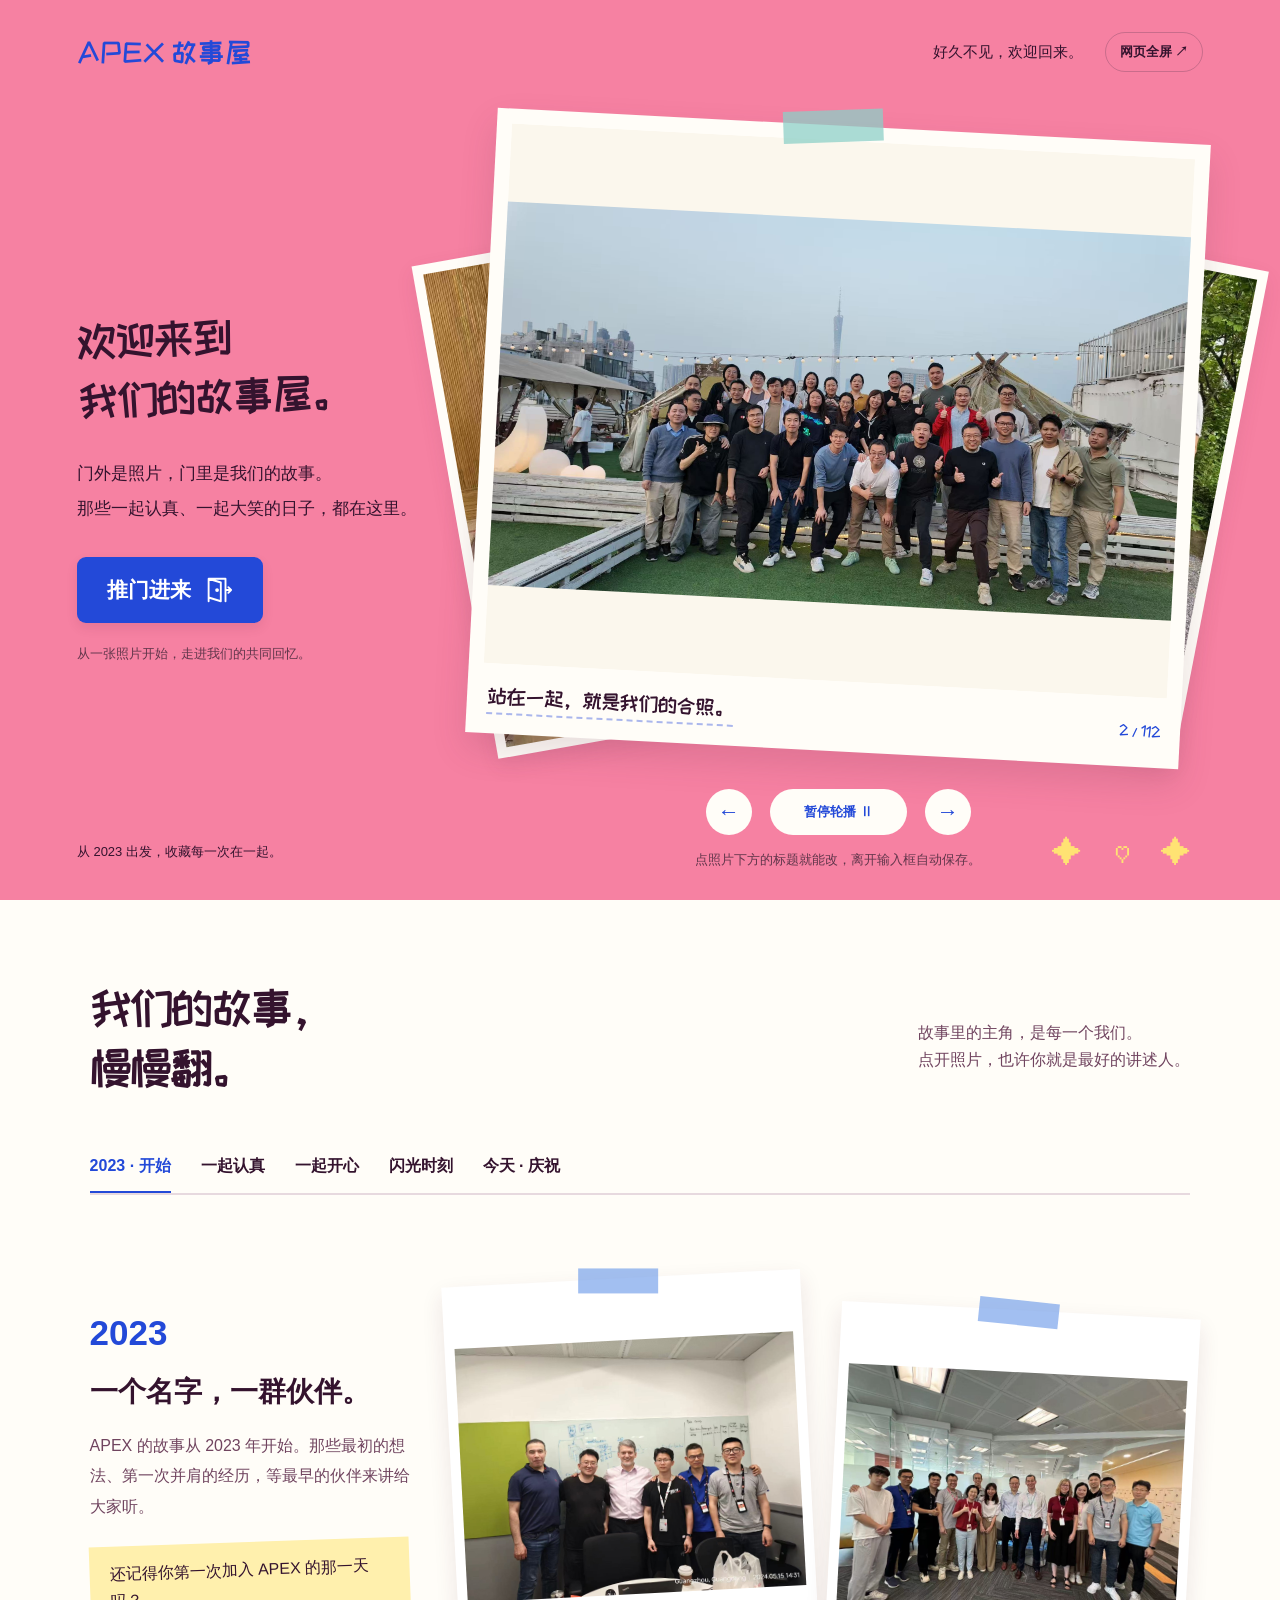
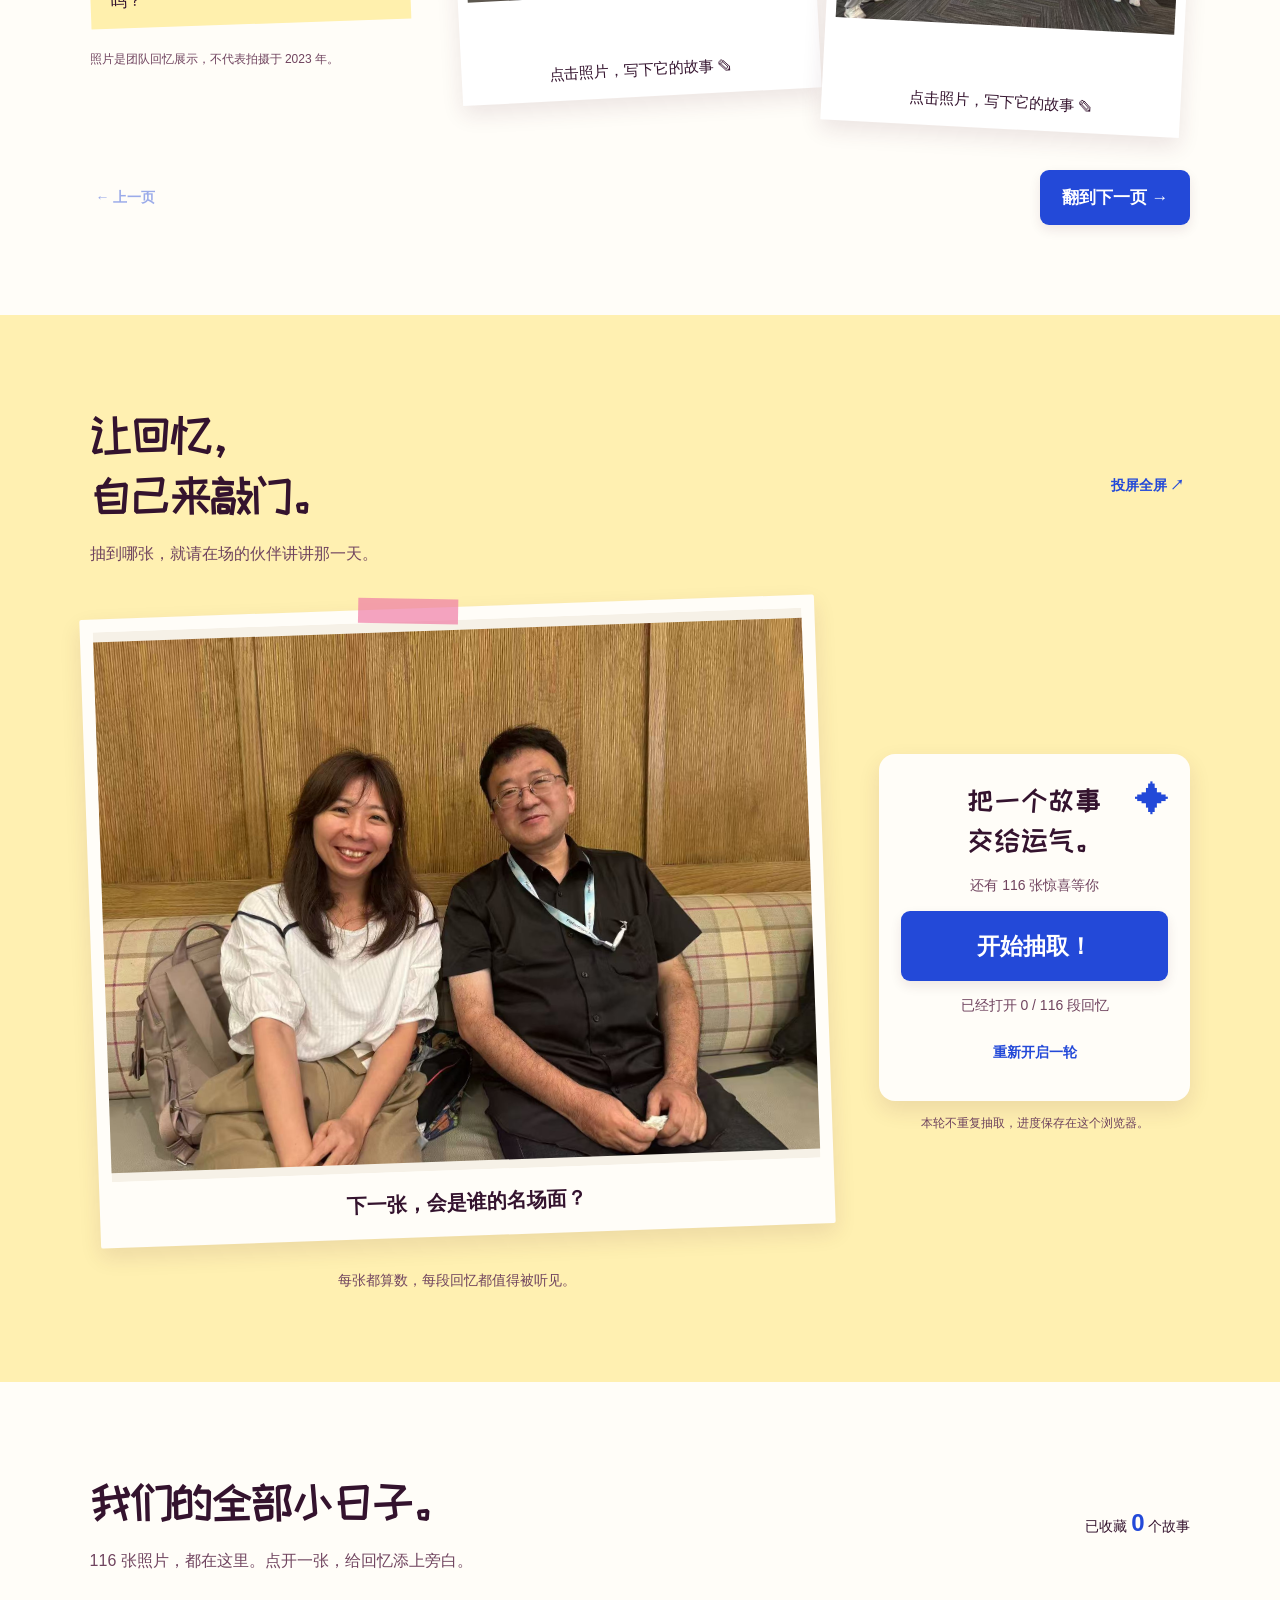
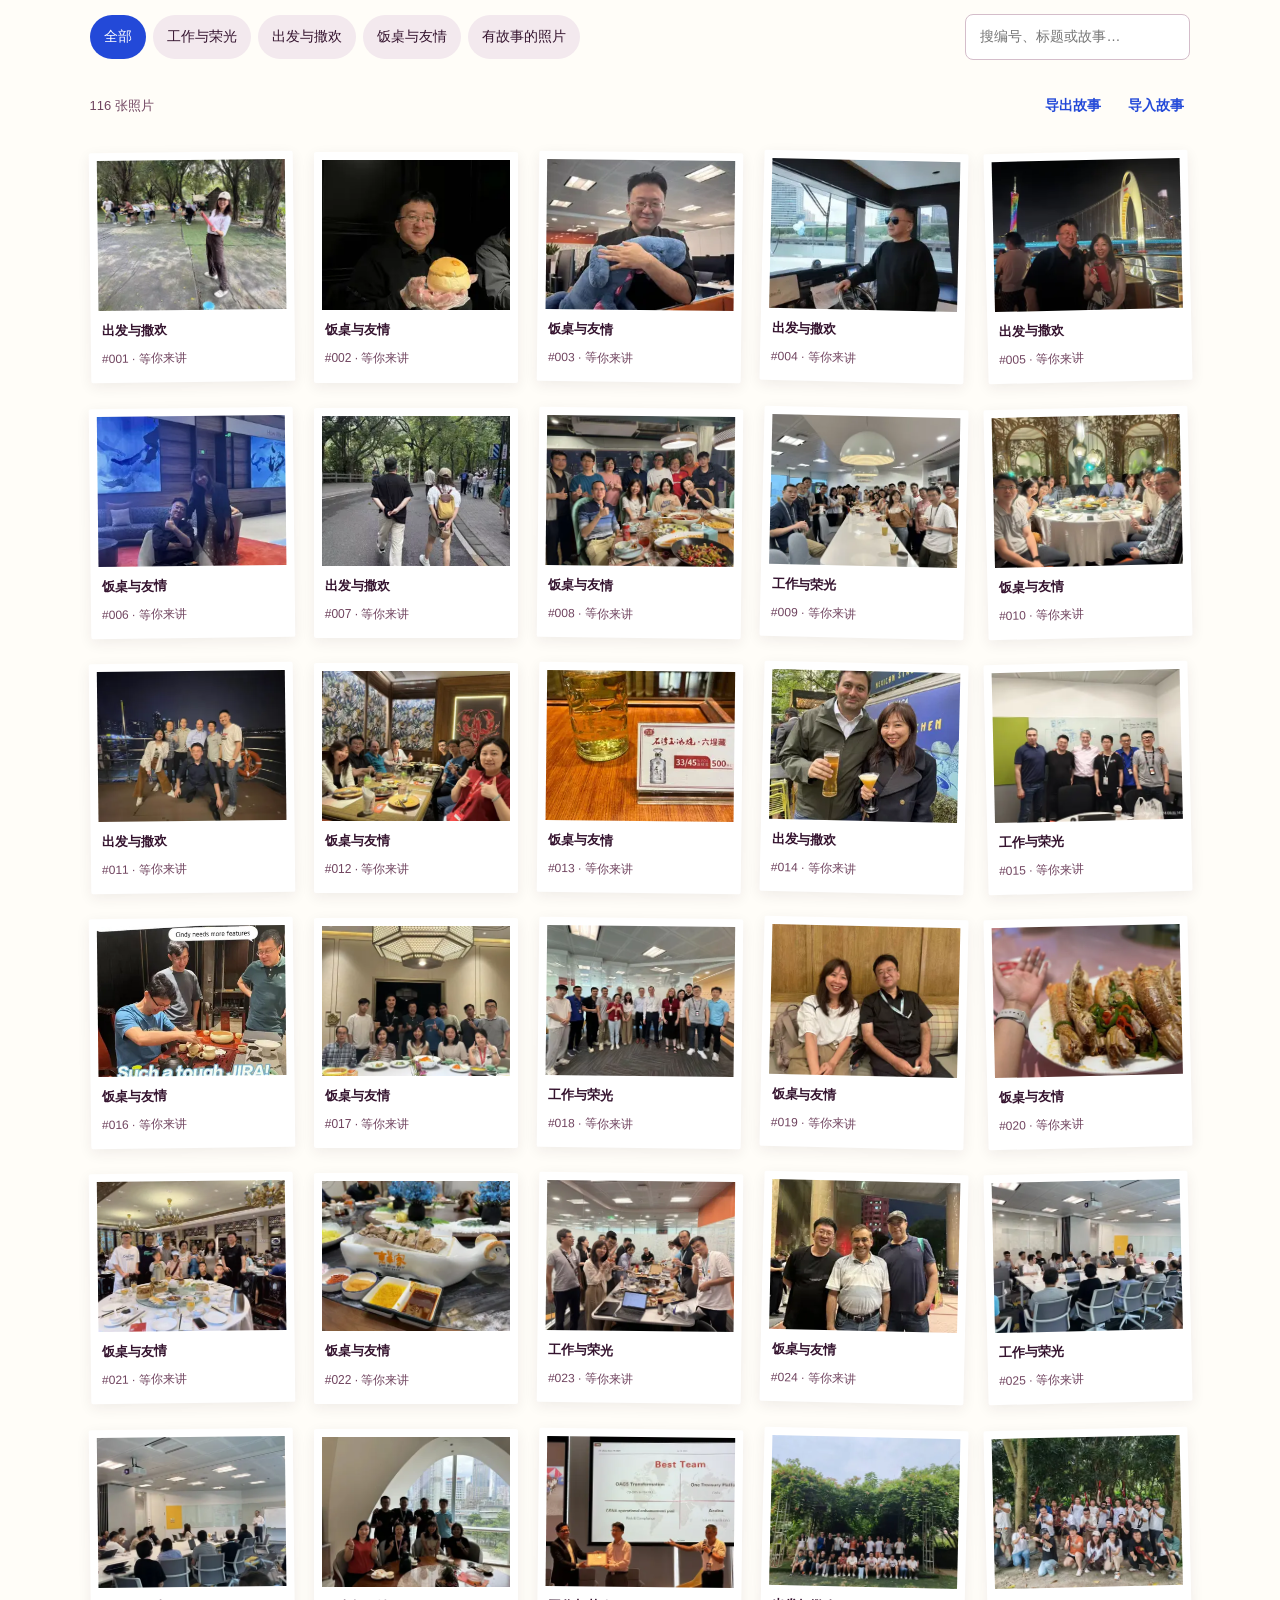
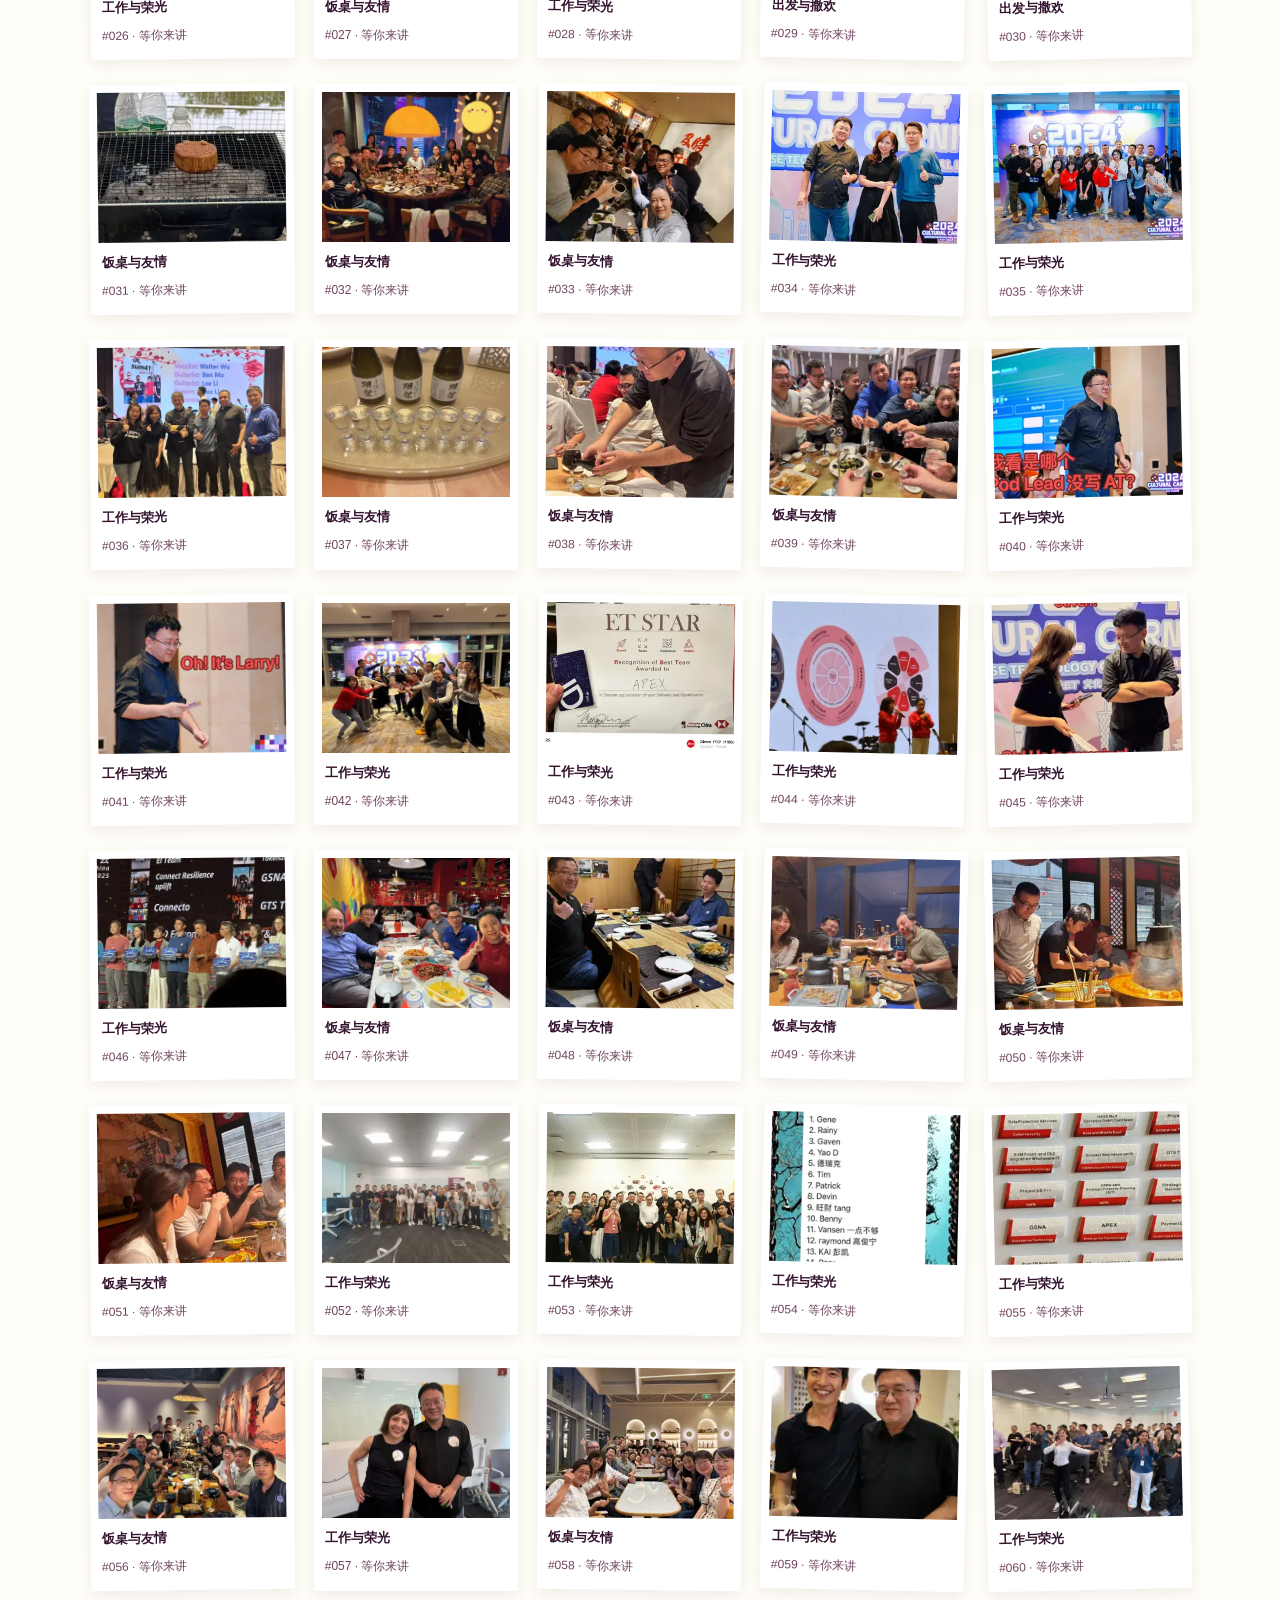
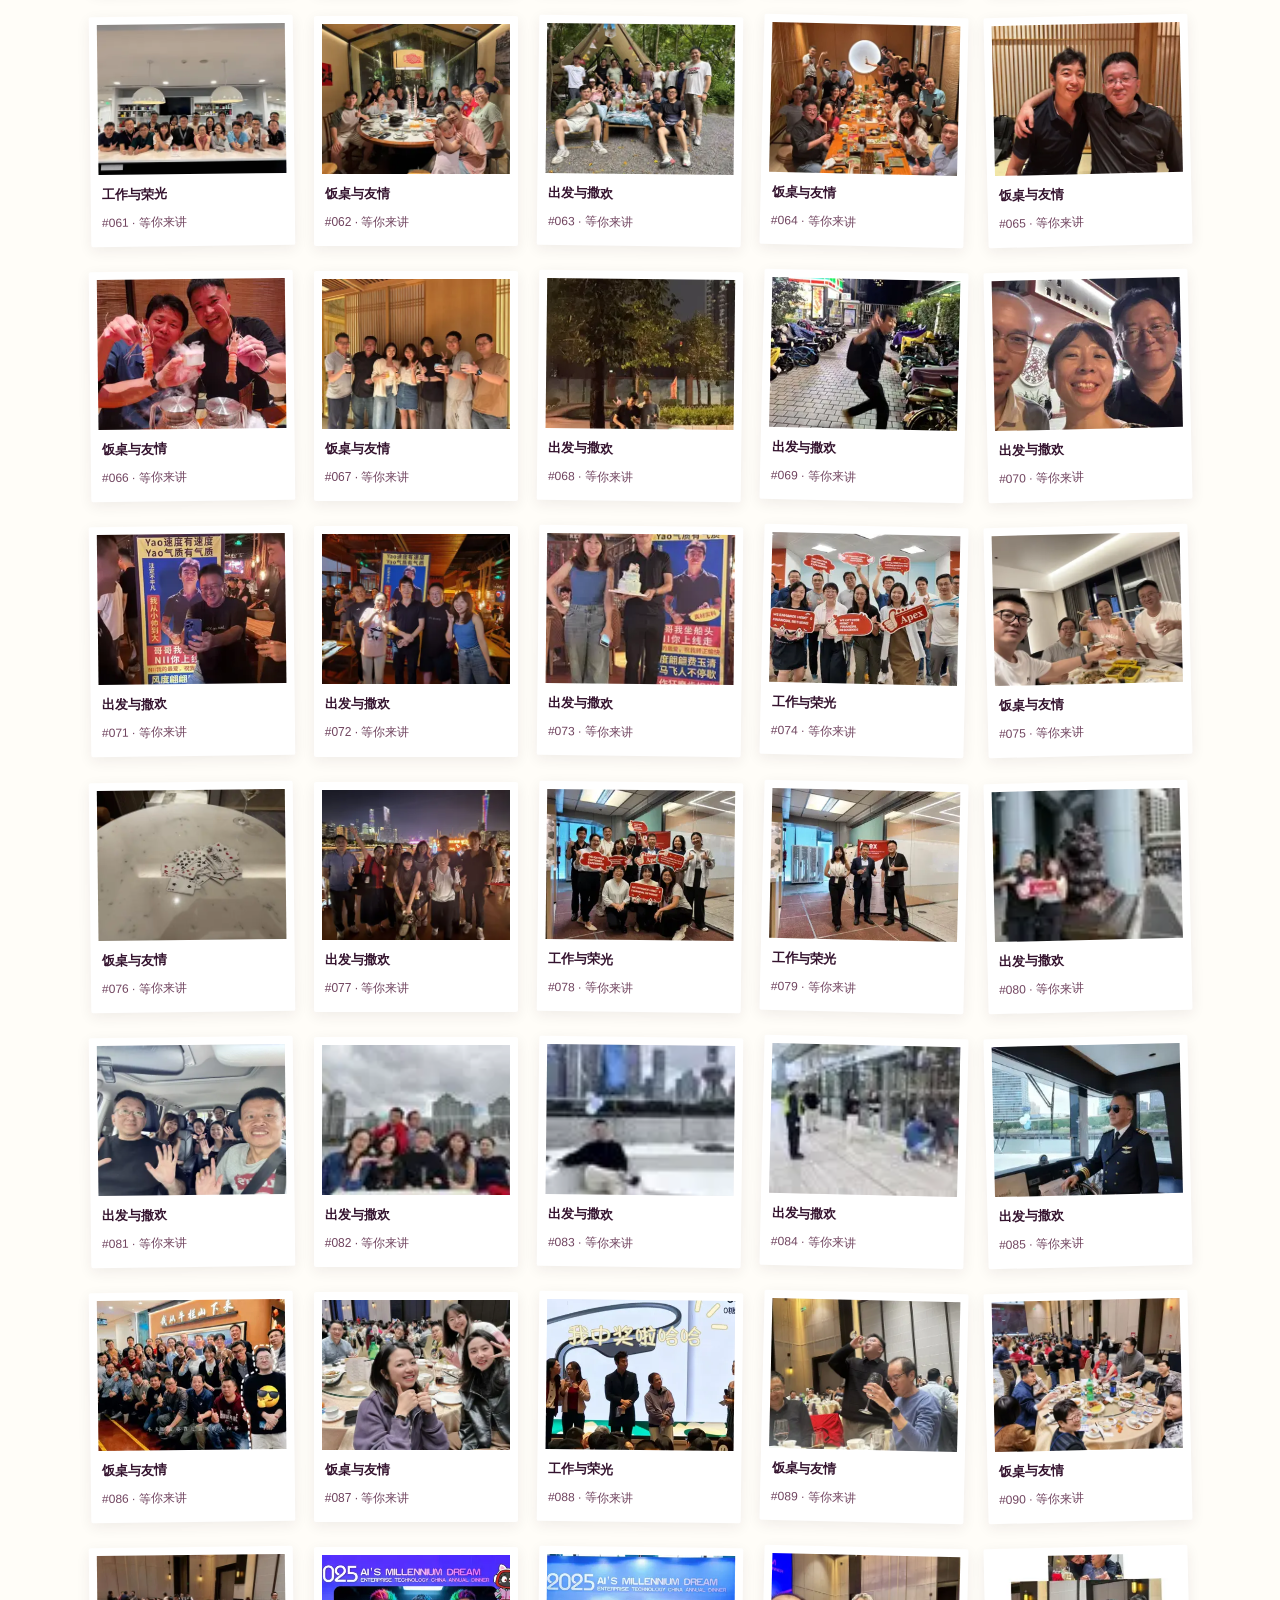
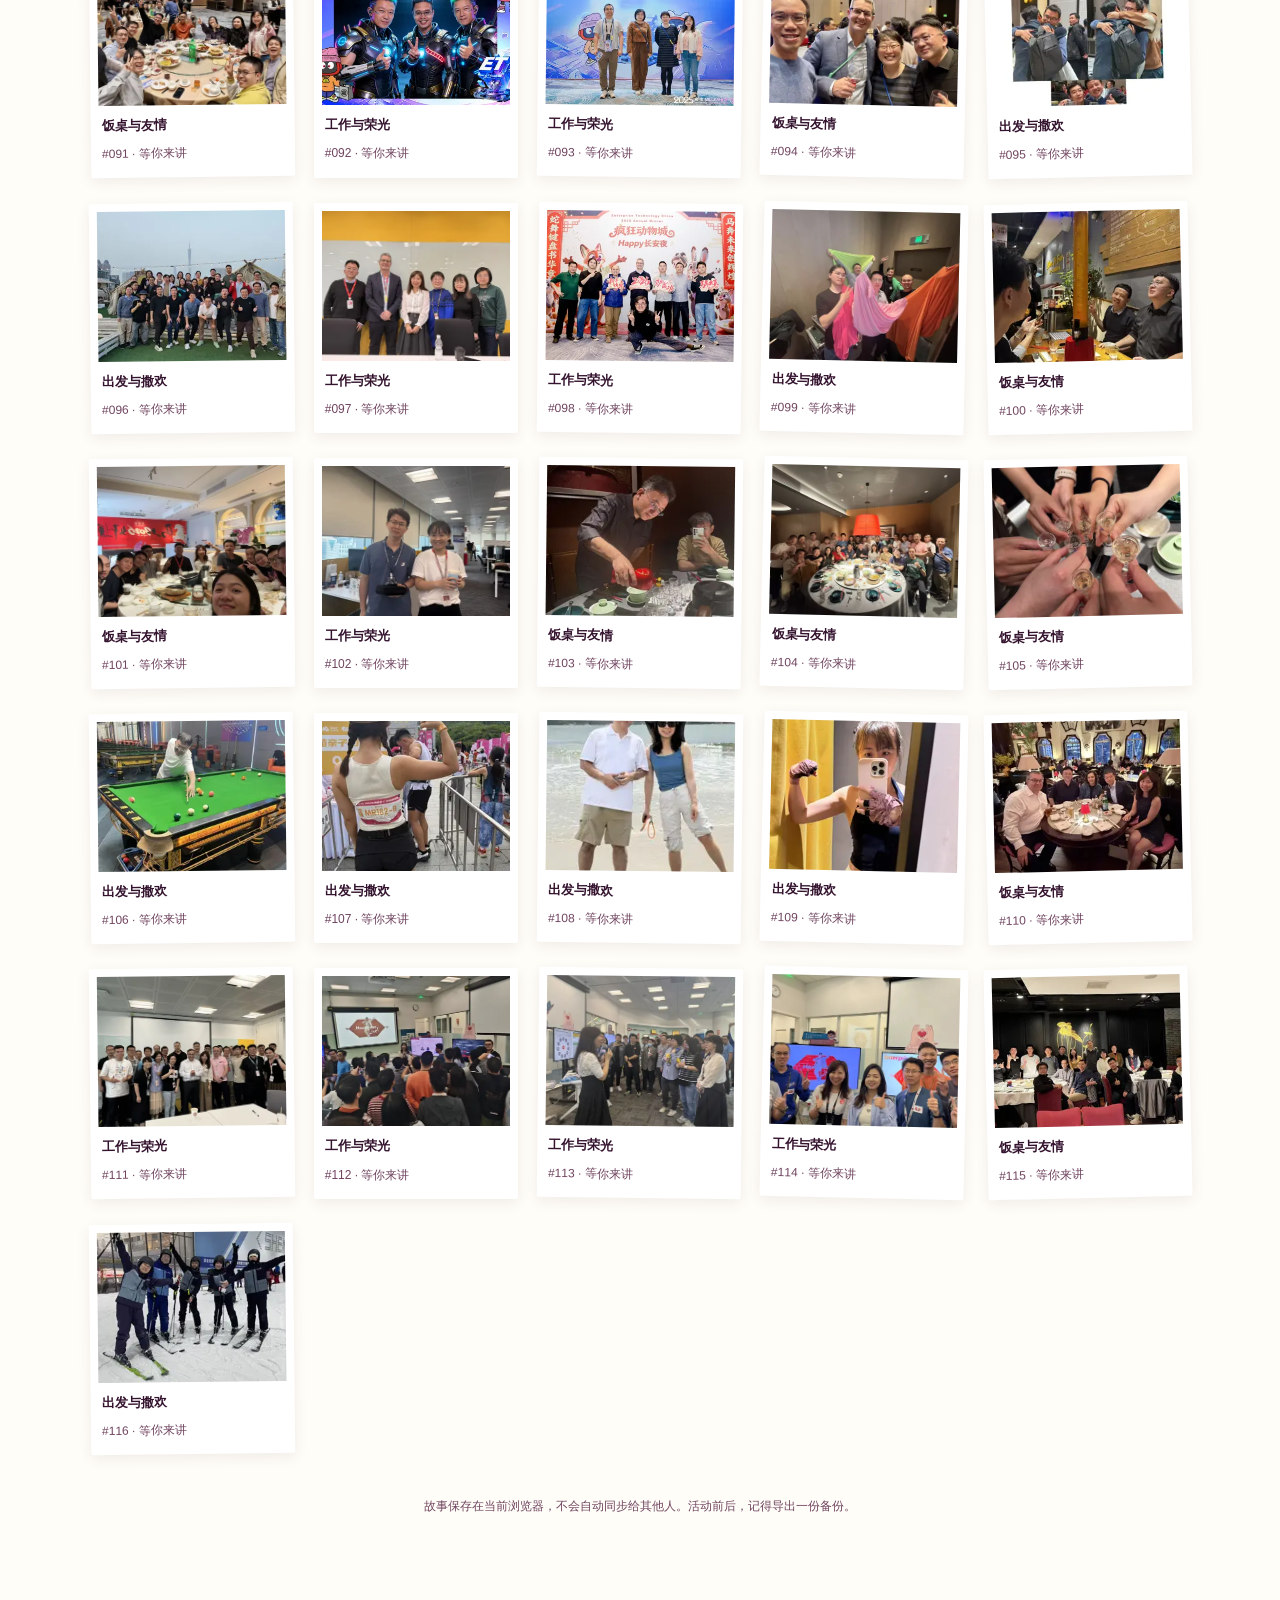
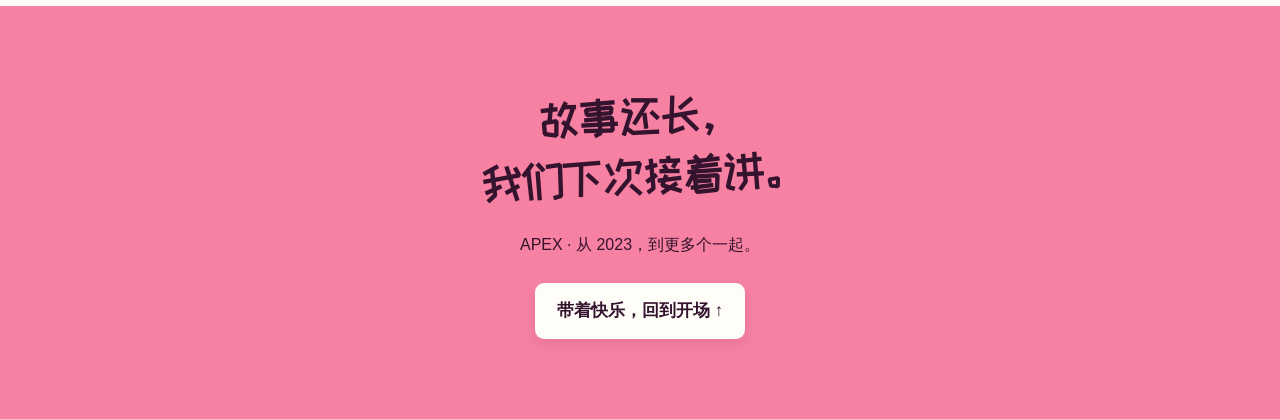
==== index.html @ c071ecf6 "Add whole-site fullscreen controls" ====
<!doctype html><html lang="zh-CN"><head><meta charset="utf-8"><meta name="viewport" content="width=device-width,initial-scale=1"><meta name="theme-color" content="#f681a2"><meta name="description" content="APEX 的庆祝故事屋：从2023出发，一起翻相册、抽回忆、讲故事。"><title>APEX · 今天值得庆祝！</title><link rel="stylesheet" href="style.css?v=site-fullscreen-1"></head><body class="welcome-open">
<section id="welcomeScreen" class="welcome-screen" aria-labelledby="welcomeTitle"><div class="welcome-top"><span>APEX 故事屋</span><div class="welcome-top-actions"><span>好久不见，欢迎回来。</span><button type="button" class="site-fullscreen" aria-pressed="false">网页全屏 ↗</button></div></div><div class="welcome-layout"><div class="welcome-copy"><h1 id="welcomeTitle">欢迎来到<br><span>我们的故事屋。</span></h1><p>门外是照片，门里是我们的故事。<br>那些一起认真、一起大笑的日子，都在这里。</p><button id="enterHouse" class="button blue enter-house">推门进来 <svg viewBox="0 0 32 32" aria-hidden="true"><path d="M6 28V4h18v24M6 4l13 4v20l-13-4M24 16h6m-3-3 3 3-3 3"/><circle cx="15" cy="16" r="1"/></svg></button><span class="welcome-footnote">从一张照片开始，走进我们的共同回忆。</span></div><div class="welcome-gallery" aria-label="团队照片轮播"><div class="carousel-peek peek-left" aria-hidden="true"><img id="welcomePrevImage" src="assets/photos/063.jpg" alt=""></div><figure class="welcome-polaroid"><span class="welcome-tape" aria-hidden="true"></span><img id="welcomeImage" src="assets/photos/019.jpg" alt="Cindy 和 Tun 的合照"><figcaption><span id="welcomeCaption" contenteditable="plaintext-only" role="textbox" aria-label="编辑当前照片标题" spellcheck="false" title="点击修改标题，离开输入框自动保存">有你们，真好！</span><span id="welcomeNumber">1 / 18</span></figcaption></figure><div class="carousel-peek peek-right" aria-hidden="true"><img id="welcomeNextImage" src="assets/photos/096.jpg" alt=""></div><div class="carousel-controls"><button id="welcomePrev" aria-label="上一张欢迎照片">←</button><button id="welcomePause" aria-pressed="false">暂停轮播 Ⅱ</button><button id="welcomeNext" aria-label="下一张欢迎照片">→</button></div><p class="carousel-hint">点照片下方的标题就能改，离开输入框自动保存。</p></div></div><div class="welcome-bottom"><span>从 2023 出发，收藏每一次在一起。</span><span aria-hidden="true">✦ ♡ ✦</span></div></section><div id="storyHouse" inert aria-hidden="true"><a class="skip" href="#story">跳到故事正文</a><div id="confetti" aria-hidden="true"></div><header><a class="brand" href="#">APEX <span>故事屋</span><svg class="spark" viewBox="0 0 40 40" aria-hidden="true"><path d="M20 2v10m0 16v10M2 20h10m16 0h10M7 7l7 7m12 12 7 7M7 33l7-7m12-12 7-7"/></svg></a><nav aria-label="主导航"><a href="#story">故事开场</a><a href="#lottery">回忆抽签</a><a href="#album">全部照片</a><button id="backOutside">门外相册</button></nav><button type="button" class="site-fullscreen header-fullscreen" aria-pressed="false">网页全屏 ↗</button><button id="musicToggle" class="music" aria-pressed="false">音乐：关 ♪</button></header>
<main><section class="hero"><div class="party-flags" aria-hidden="true"><svg viewBox="0 0 1400 115" preserveAspectRatio="none"><path class="flag-string" d="M-20 0 Q700 135 1420 0"/><path fill="#2349d8" d="M50 12 125 22 80 83Z"/><path fill="#ffe273" d="M200 33 275 42 228 103Z"/><path fill="#fffdf8" d="M350 48 425 54 382 113Z"/><path fill="#85d1ba" d="M510 60 585 64 546 115Z"/><path fill="#2349d8" d="M670 65 745 65 708 115Z"/><path fill="#ffe273" d="M830 62 905 57 873 113Z"/><path fill="#fffdf8" d="M990 50 1065 43 1037 103Z"/><path fill="#85d1ba" d="M1150 31 1225 21 1195 83Z"/><path fill="#2349d8" d="M1300 9 1375 0 1348 62Z"/></svg></div><div class="banner-sprinkles" aria-hidden="true"></div><div class="party-balloon balloon-blue" aria-hidden="true"><span></span></div><div class="party-balloon balloon-yellow" aria-hidden="true"><span></span></div><div class="hero-copy"><h1><span>今天，</span><br><span>值得庆祝！</span></h1><p>从 2023 年的第一步，到每一次并肩的瞬间。<br>今天，把我们的故事再讲一遍。</p><div class="hero-actions"><a class="button blue" href="#story"><span aria-hidden="true">▶</span> 开启回忆之旅</a><a class="button paper" href="#lottery">抽一张，讲个故事 ↗</a></div><div class="cheer-row"><button id="cheerButton" class="cheer-button">给 Cindy & Tun 送上掌声 <span aria-hidden="true">✦</span></button><button id="cheerSoundToggle" class="cheer-sound-toggle" aria-pressed="true">欢呼声：开 ♪</button><span id="cheerCount" aria-live="polite">今天，快乐加倍！</span></div></div><div class="hero-collage spotlight" aria-label="Cindy 和 Tun 的庆祝合照"><button class="polaroid p3 hero-main-photo" onclick="openPhoto(19)"><img src="assets/photos/019.jpg" alt="Cindy 在左、Tun 在右的双人合照"><span class="celebration-sticker" aria-hidden="true">今天的快乐主角！</span><span class="main-photo-caption"><strong>Cindy <i>&</i> Tun</strong><small>有你们，真好！</small></span></button><button id="partyButton" class="star star1" aria-label="撒一把庆祝纸屑"><svg viewBox="0 0 110 110" aria-hidden="true"><path d="M55 5 69 34 103 38 78 63 83 98 55 81 25 98 30 63 6 38 40 34Z"/><ellipse cx="44" cy="51" rx="3.7" ry="6"/><ellipse cx="66" cy="51" rx="3.7" ry="6"/><path d="M47 65q8 9 16 0"/></svg></button><span class="handnote">把掌声送给你们。<br>— APEX ♡</span></div><div class="floating f1" aria-hidden="true">✦</div><div class="floating f2" aria-hidden="true">♡</div></section><div class="ribbon"><strong>一张照片，一个故事。</strong><span>往下翻，回到故事开始的地方 ↓</span></div>
<section id="story" class="story section"><div class="section-top"><h2>我们的故事，<br>慢慢翻。</h2><p>故事里的主角，是每一个我们。<br>点开照片，也许你就是最好的讲述人。</p></div><div class="chapter-tabs" aria-label="故事章节"><button data-chapter="0" aria-current="step">2023 · 开始</button><button data-chapter="1">一起认真</button><button data-chapter="2">一起开心</button><button data-chapter="3">闪光时刻</button><button data-chapter="4">今天 · 庆祝</button></div><div id="chapterContent" class="chapter-content"><div class="chapter-copy"><span id="chapterYear" class="year"></span><h3 id="chapterTitle"></h3><p id="chapterText"></p><blockquote id="chapterQuestion"></blockquote><small id="chapterNote"></small></div><div id="chapterImages" class="chapter-images"></div></div><div class="chapter-controls"><button id="chapterPrev" class="text-button">← 上一页</button><button id="chapterNext" class="button blue">翻到下一页 →</button></div></section>
<section id="lottery" class="lottery section"><div class="section-top"><div><h2>让回忆，<br>自己来敲门。</h2><p>抽到哪张，就请在场的伙伴讲讲那一天。</p></div><div class="projection-tools"><small id="imageQuality" aria-live="polite"></small><button id="photoFit" class="text-button" aria-pressed="false" hidden>铺满屏幕</button><button id="fullscreen" class="text-button">投屏全屏 ↗</button></div></div><div class="draw-layout"><div class="draw-left"><div id="drawStage" class="draw-stage polaroid" role="button" tabindex="0" aria-label="打开当前照片大图和故事"><img id="drawImage" src="assets/photos/019.jpg" alt="当前抽取的团队回忆照片"><h3 id="drawTitle" aria-live="polite">下一张，会是谁的名场面？</h3></div><p class="draw-hint">每张都算数，每段回忆都值得被听见。</p></div><div class="draw-right"><div class="ticket"><span class="ticket-star" aria-hidden="true">✦</span><h3>把一个故事<br>交给运气。</h3><p id="remaining">116 张惊喜等你</p><button id="drawBtn" class="button blue draw-button">开始抽取！</button><p id="drawCount" aria-live="polite">已经打开 0 / 116 段回忆</p><button id="resetDraw" class="text-button">重新开启一轮</button></div><div id="drawResult" class="result" hidden><strong>话筒交给记得这一天的人。</strong><p id="drawPrompt"></p><button id="tellStory" class="text-button">把故事写下来 ↗</button></div><p class="storage-note">本轮不重复抽取，进度保存在这个浏览器。</p></div></div></section>
<section id="album" class="album section"><div class="section-top"><div><h2>我们的全部小日子。</h2><p>116 张照片，都在这里。点开一张，给回忆添上旁白。</p></div><span class="story-count">已收藏 <b id="savedCount">0</b> 个故事</span></div><div class="album-toolbar"><div class="filters" aria-label="相册筛选"><button data-filter="全部" aria-pressed="true">全部</button><button data-filter="工作与荣光" aria-pressed="false">工作与荣光</button><button data-filter="出发与撒欢" aria-pressed="false">出发与撒欢</button><button data-filter="饭桌与友情" aria-pressed="false">饭桌与友情</button><button data-filter="有故事" aria-pressed="false">有故事的照片</button></div><label class="search"><span class="sr-only">搜索编号或故事</span><input id="search" type="search" placeholder="搜编号、标题或故事…"></label></div><div class="album-meta"><span id="photoCount">照片正在就位…</span><div><button id="exportStories" class="text-button">导出故事</button><button id="importStories" class="text-button">导入故事</button><input id="importFile" type="file" accept="application/json,.json" hidden></div></div><div id="grid" class="photo-grid"></div><p id="empty" hidden>这里还没有照片。换个筛选，或给一张照片写下故事吧。</p><p class="backup-note">故事保存在当前浏览器，不会自动同步给其他人。活动前后，记得导出一份备份。</p></section>
<footer><h2>故事还长，<br>我们下次接着讲。</h2><p>APEX · 从 2023，到更多个一起。</p><a href="#" class="button paper">带着快乐，回到开场 ↑</a></footer></main></div>
<dialog id="photoDialog" aria-labelledby="detailTitle"><button id="closePhoto" class="close" aria-label="关闭照片">×</button><div class="detail-layout"><div class="detail-media"><img id="detailImage" src="assets/photos/019.jpg" alt=""><div class="photo-nav"><button id="prevPhoto" class="text-button">← 上一张</button><button id="nextPhoto" class="text-button">下一张 →</button></div><small id="qualityNote" hidden>这张原图尺寸较小，保留它，是为了保留这段回忆。</small></div><div class="detail-story"><p id="detailNumber"></p><h2 id="detailTitle">这张照片，你还记得吗？</h2><p id="storyPrompt"></p><label for="storyTitle">照片标题（修改后自动保存）</label><input id="storyTitle" maxlength="80" placeholder="比如：那次笑到停不下来的团建"><label for="storyText">那一天发生了什么？</label><textarea id="storyText" maxlength="5000" rows="7" placeholder="什么时候、在哪里，谁在场？当时最好笑或最难忘的是什么？"></textarea><button id="saveStory" class="button blue">收藏这段回忆</button><p id="saveStatus" role="status"></p><small>文字保存在当前浏览器。可在相册中导出备份。</small></div></div></dialog>
<dialog id="resetDialog" aria-labelledby="resetTitle" class="reset-dialog"><h2 id="resetTitle">再开一轮回忆？</h2><p>只清空抽签进度，已经写好的故事会保留。</p><div><button id="cancelReset" class="button paper">继续这一轮</button><button id="confirmReset" class="button blue">开启新一轮</button></div></dialog><div id="toast" role="status"></div><audio id="cheerSound" src="assets/cheer.mp3" preload="auto"></audio><audio id="music" src="assets/party.wav" loop preload="none"></audio><script src="photos-data.js?v=site-fullscreen-1" defer></script><script src="app.js?v=site-fullscreen-1" defer></script></body></html>
---- style.css ----
@font-face{font-family:Celebrate;src:url('assets/celebrate.ttf') format('truetype');font-display:swap;font-weight:400}h1,h2,.brand span,.ribbon strong,.ticket h3,.handnote{font-family:Celebrate,'PingFang SC',sans-serif;font-weight:400!important}:root{--pink:#f681a2;--blue:#2349d8;--yellow:#ffe273;--ink:#34132e;--paper:#fffdf8;--muted:#70445f;--shadow:0 9px 22px #531a391c}*{box-sizing:border-box}html{scroll-behavior:smooth;scroll-padding-top:94px}body{margin:0;color:var(--ink);background:var(--paper);font-family:'Hiragino Sans GB','PingFang SC','Microsoft YaHei',sans-serif;font-size:16px;line-height:1.7}button,input,textarea{font:inherit}button,a,input,textarea{-webkit-tap-highlight-color:transparent}button{cursor:pointer;color:inherit}a{color:inherit;text-decoration:none}button{border:0;background:none}button:disabled{opacity:.45;cursor:default}button,a{touch-action:manipulation}::selection{background:var(--yellow);color:var(--ink)}:focus-visible{outline:3px solid var(--blue);outline-offset:5px}input,textarea{caret-color:var(--blue)}::-webkit-scrollbar{width:9px}::-webkit-scrollbar-thumb{background:#dc7796;border-radius:8px}::-webkit-scrollbar-track{background:#ffe3eb}.sr-only,.skip:not(:focus){position:absolute;width:1px;height:1px;overflow:hidden;clip-path:inset(50%)}.skip:focus{position:fixed;z-index:100;background:white;padding:10px}header{height:85px;display:flex;align-items:center;justify-content:space-between;gap:24px;background:var(--paper);padding:0 6%;position:sticky;top:0;z-index:20;border-bottom:1px solid #eadbe2}.brand{display:flex;align-items:center;gap:8px;color:var(--blue);font-size:28px;font-weight:900;letter-spacing:-.03em}.brand span{color:var(--ink);font-size:23px}.spark{width:29px;stroke:#efb62c;stroke-width:4;fill:none;stroke-linecap:round}nav{display:flex;gap:36px;font-weight:750}nav a{padding:10px 0;position:relative}nav a:after{content:'';position:absolute;bottom:1px;left:0;width:100%;height:3px;background:var(--blue);transform:scaleX(0);transition:transform .2s}nav a:hover:after{transform:scaleX(1)}.music{font-size:14px;font-weight:750;border:1px solid #d6c6ce;border-radius:24px;padding:8px 13px}.hero{position:relative;display:grid;grid-template-columns:1fr 1fr;min-height:640px;padding:62px 6% 60px;background:var(--pink);overflow:hidden}.hero-copy{z-index:2;padding-top:18px}h1{font-size:clamp(52px,5.7vw,88px);line-height:1.2;letter-spacing:-.04em;margin:0 0 30px;font-weight:950;transform:rotate(-3deg)}h1 span{background:var(--paper);box-shadow:12px 0 var(--paper),-8px 0 var(--paper);padding:0 7px;box-decoration-break:clone}h1 span:last-child{position:relative}h1 span:last-child:after{content:'';position:absolute;height:9px;bottom:-10px;left:18%;width:74%;background:var(--yellow);transform:rotate(-3deg);border-radius:10px}.hero-copy>p{margin:36px 0 30px;font-weight:550;line-height:2}.hero-actions{display:flex;flex-wrap:wrap;gap:14px}.button{display:inline-flex;align-items:center;justify-content:center;gap:12px;padding:15px 22px;border-radius:9px;font-weight:800;font-size:17px;transition:transform .2s,box-shadow .2s;box-shadow:0 5px 12px #491a2a18;line-height:1.5}.button:hover{transform:translateY(-4px) rotate(-1deg);box-shadow:0 9px 18px #491a2a25}.button:active{transform:translateY(1px)}.blue{background:var(--blue);color:white}.paper{background:var(--paper);color:var(--ink)}.hero-collage{position:relative;height:500px}.polaroid{background:var(--paper);padding:12px 12px 15px;box-shadow:var(--shadow);border-radius:2px;position:relative;transition:transform .25s}.polaroid:before,.chapter-photo:before{content:'';position:absolute;top:-10px;left:38%;width:80px;height:25px;background:#749febaa;transform:rotate(3deg);z-index:2}.polaroid img{display:block;width:100%;aspect-ratio:1.35;object-fit:cover}.polaroid span{display:block;font-size:15px;font-weight:650;padding-top:9px}.hero-collage .polaroid{position:absolute;width:64%;animation:bob 6s ease-in-out infinite}.hero-collage .polaroid:hover{z-index:6;animation-play-state:paused;scale:1.045}.p1{top:-10px;left:10%;rotate:7deg}.p2{top:188px;left:-4%;rotate:-12deg;animation-delay:-2s!important;z-index:2}.p2:before{background:#79cccfb0}.p3{top:236px;left:47%;rotate:9deg;z-index:3;animation-delay:-4s!important}.p3:before{background:#ffc1d9bd}.hero-collage .p3{width:58%}.star{position:absolute;width:99px;height:99px;right:-12px;top:20px;z-index:6;animation:starwiggle 4s ease-in-out infinite}.star svg{width:100%;filter:drop-shadow(0 5px 5px #722f4730)}.star path:first-child{fill:var(--yellow);stroke:white;stroke-width:6;stroke-linejoin:round}.star ellipse{fill:var(--ink)}.star path:last-child{fill:none;stroke:var(--ink);stroke-width:3;stroke-linecap:round}.handnote{position:absolute;right:4%;top:145px;font-size:17px;line-height:1.7;rotate:10deg;font-weight:700}.floating{position:absolute;font-size:60px;pointer-events:none;animation:bob 4s ease-in-out infinite}.f1{left:2%;top:20px;color:var(--yellow)}.f2{left:42%;top:52px;color:var(--paper);rotate:15deg}.ribbon{display:flex;justify-content:space-between;align-items:center;padding:24px 7%;background:var(--blue);color:white;gap:20px;margin-top:-4px;position:relative}.ribbon strong{font-size:32px;letter-spacing:.04em}.ribbon span{font-size:15px}.section{padding:90px 7%}.section-top{display:flex;justify-content:space-between;align-items:center;gap:30px;margin-bottom:40px}h2{font-size:clamp(32px,3.6vw,50px);letter-spacing:-.035em;line-height:1.3;margin:0;font-weight:900}.section-top p{color:var(--muted);margin:15px 0 0}.chapter-tabs{display:flex;border-bottom:2px solid #e7d9df;gap:30px;overflow:auto;white-space:nowrap}.chapter-tabs button{padding:14px 0;font-weight:750;position:relative}.chapter-tabs button[aria-current=step]{color:var(--blue)}.chapter-tabs button[aria-current=step]:after{content:'';height:4px;background:var(--blue);position:absolute;bottom:-2px;left:0;right:0}.chapter-content{display:grid;grid-template-columns:.9fr 1.15fr;gap:60px;align-items:center;min-height:420px;padding:45px 0 20px}.year{color:var(--blue);font-weight:900;font-size:35px}.chapter-copy h3{font-size:28px;line-height:1.5;margin:8px 0 18px}.chapter-copy p{color:var(--muted);line-height:1.9}.chapter-copy blockquote{margin:20px 0;background:#fff0ad;padding:14px 20px;rotate:-2deg;font-size:16px}.chapter-copy small{font-size:12px;color:var(--muted)}.chapter-images{display:grid;grid-template-columns:1fr 1fr;align-items:center;gap:15px}.chapter-photo{position:relative;background:white;padding:9px;box-shadow:var(--shadow);rotate:-6deg;transition:transform .2s}.chapter-photo:nth-child(2){rotate:6deg;margin-top:65px}.chapter-photo img{width:100%;height:245px;object-fit:contain;display:block}.chapter-photo:hover{transform:scale(1.035)}.chapter-controls{display:flex;justify-content:space-between;align-items:center}.text-button{color:var(--blue);font-size:14px;font-weight:700;padding:8px 6px;text-underline-offset:5px}.text-button:hover{text-decoration:underline}.lottery{background:#fff0b1;position:relative}.lottery:fullscreen{overflow:auto;padding:35px 7%;background:#fff0b1}.draw-layout{display:grid;grid-template-columns:1.15fr .8fr;gap:90px;align-items:start}.draw-stage{transform:rotate(-4deg);padding:15px 15px 20px}.draw-stage img{height:360px;width:100%;object-fit:contain;background:#f6f1e7}.draw-stage h3{font-size:19px;text-align:center;margin:17px 0 0;line-height:1.5}.draw-stage:before{background:#ef7ba6b0;width:100px}.draw-hint{text-align:center;font-size:14px;color:var(--muted);margin:32px 0 0}.ticket{background:var(--paper);padding:30px;text-align:center;border-radius:16px;position:relative;box-shadow:var(--shadow)}.ticket h3{font-size:34px;line-height:1.35;margin:0 0 15px}.ticket p{font-size:14px;margin:13px 0;color:var(--muted)}.ticket-star{position:absolute;right:20px;top:16px;font-size:35px;color:var(--blue)}.draw-button{width:100%;font-size:23px;padding:18px}.result{background:#f8c9d9;padding:22px;margin-top:22px;rotate:2deg;border-radius:3px}.result p{white-space:pre-wrap;max-height:200px;overflow:auto;font-size:15px}.storage-note{text-align:center;color:var(--muted);font-size:12px}.shaking{animation:shake .18s infinite!important}.story-count{white-space:nowrap;font-size:14px}.story-count b{font-size:24px;color:var(--blue)}.album-toolbar{display:flex;align-items:center;justify-content:space-between;gap:20px;flex-wrap:wrap}.filters{display:flex;gap:7px;flex-wrap:wrap}.filters button{padding:8px 14px;border-radius:22px;font-size:14px;background:#f3e9ee}.filters button[aria-pressed=true]{background:var(--blue);color:white}.search input{background:white;border:1px solid #d4bdca;border-radius:8px;padding:10px 14px;font-size:14px;width:225px}.album-meta{display:flex;justify-content:space-between;align-items:center;margin:24px 0;font-size:13px;color:var(--muted)}.album-meta>div{display:flex;gap:15px}.photo-grid{display:grid;grid-template-columns:repeat(5,1fr);gap:25px 20px;align-items:start}.photo-card{display:block;background:white;padding:8px 8px 12px;box-shadow:0 4px 14px #38152613;transform:rotate(var(--tilt));transition:transform .22s;min-width:0;text-align:left;border-radius:2px}.photo-card:hover{transform:translateY(-7px) rotate(0);z-index:2}.photo-card img{width:100%;height:150px;object-fit:cover;display:block;background:#eee7ea}.photo-card span{display:block;font-size:13px;font-weight:700;padding:9px 3px 2px;overflow:hidden;white-space:nowrap;text-overflow:ellipsis}.photo-card small{font-size:12px;color:var(--muted);padding:0 3px}.backup-note{font-size:12px;color:var(--muted);text-align:center;margin:42px 0 0}footer{padding:80px 7%;text-align:center;background:var(--pink)}footer h2{rotate:-3deg}footer p{margin:25px 0}dialog{border:0;border-radius:16px;padding:0;background:var(--paper);color:var(--ink);max-width:1100px;width:92vw;max-height:90dvh;box-shadow:0 25px 100px #20082460}dialog::backdrop{background:#261023c9;backdrop-filter:blur(5px)}.close{position:absolute;right:12px;top:10px;font-size:30px;width:40px;height:40px;border-radius:50%;background:var(--paper);z-index:3;line-height:1}.detail-layout{display:grid;grid-template-columns:1.2fr 1fr}.detail-media{padding:35px 20px 20px;background:#f6dfE7;display:flex;flex-direction:column;justify-content:center;min-width:0}.detail-media>img{width:100%;max-height:62vh;object-fit:contain}.photo-nav{display:flex;justify-content:space-between;margin-top:15px}.detail-media>small{font-size:12px;text-align:center}.detail-story{padding:40px 30px}.detail-story>p:first-child{font-size:12px;color:var(--muted);margin:0 0 12px}.detail-story h2{font-size:27px;line-height:1.5;overflow-wrap:anywhere}.detail-story #storyPrompt{font-size:14px;color:var(--muted)}.detail-story label{display:block;font-weight:700;font-size:13px;margin:18px 0 8px}.detail-story input,.detail-story textarea{display:block;width:100%;border:1px solid #d8c2cf;border-radius:7px;background:white;padding:11px;font-size:14px;color:var(--ink)}.detail-story textarea{resize:vertical;min-height:120px}.detail-story .button{margin-top:20px;width:100%;font-size:15px}.detail-story small,#saveStatus{font-size:12px;color:var(--muted)}#saveStatus{margin:8px 0;min-height:16px}.reset-dialog{max-width:500px;padding:35px}.reset-dialog h2{font-size:26px}.reset-dialog>div{display:flex;gap:12px;margin-top:25px}.reset-dialog .button{font-size:14px}#toast{position:fixed;bottom:24px;left:50%;transform:translate(-50%,15px);opacity:0;pointer-events:none;background:var(--ink);color:white;padding:12px 22px;border-radius:12px;z-index:100;font-size:14px;transition:.25s;max-width:90vw;text-align:center}#toast.show{opacity:1;transform:translate(-50%,0)}#confetti{position:fixed;inset:0;pointer-events:none;z-index:80;overflow:hidden}.confetti{position:absolute;top:-20px;width:10px;height:17px;animation:fall var(--d) cubic-bezier(.18,.7,.42,1) forwards}@keyframes fall{to{transform:translate(calc(var(--x) * .12 - 6vw),105vh) rotate(var(--r))}}@keyframes bob{0%,100%{translate:0 0}50%{translate:0 -9px}}@keyframes starwiggle{0%,100%{rotate:-7deg}50%{rotate:9deg}}@keyframes shake{0%,100%{transform:rotate(-4deg)}50%{transform:rotate(0deg)}}[hidden]{display:none!important}@media(min-width:1600px){.hero,.section{padding-left:max(7%,calc((100vw - 1400px)/2));padding-right:max(7%,calc((100vw - 1400px)/2))}}@media(max-width:1050px){header{padding:0 4%;gap:15px}nav{gap:22px}.hero{padding:55px 5%;min-height:600px}.hero-collage{height:450px}.hero-collage .polaroid{width:71%}.hero-collage .p3{width:65%;left:38%}.p2{top:170px}.p3{top:270px}.handnote{display:none}.hero-actions{max-width:270px}.hero-copy>p{font-size:14px}.hero-actions .button{font-size:14px}.draw-layout{gap:45px}.photo-grid{grid-template-columns:repeat(4,1fr)}.chapter-content{gap:30px}.chapter-photo img{height:200px}.ribbon strong{font-size:26px}}@media(max-width:700px){html{scroll-padding-top:112px}header{height:104px;flex-wrap:wrap;padding:10px 5%;gap:0}.brand{font-size:23px}.brand span{font-size:19px}.spark{width:22px}.music{font-size:12px;padding:6px 9px}nav{order:3;flex-basis:100%;justify-content:center;gap:38px;font-size:13px;height:39px}nav a{padding:7px 0}.hero{display:flex;flex-direction:column;padding:30px 7% 35px;min-height:0}.hero-copy{padding-top:10px}h1{font-size:54px;line-height:1.25;margin-bottom:25px}.hero-copy>p{font-size:14px;line-height:1.9;margin:28px 0 22px}.hero-actions{max-width:none;gap:10px}.hero-actions .button{padding:12px 14px;font-size:13px}.hero-collage{height:340px;margin:30px 4% 0}.hero-collage .polaroid{width:62%;padding:7px 7px 9px}.hero-collage .p1{left:20%;top:0}.hero-collage .p2{left:-5%;top:105px;z-index:2}.hero-collage .p3{width:57%;left:43%;top:170px}.polaroid span{font-size:12px;padding-top:6px}.polaroid:before{height:18px;width:55px;top:-8px}.star{width:70px;height:70px;right:-20px;top:-3px}.floating{font-size:42px}.f1{top:3px;left:87%}.f2{top:105px;left:82%}.ribbon{display:block;text-align:center;padding:22px 5%}.ribbon strong{font-size:25px}.ribbon span{display:block;font-size:12px;margin-top:7px}.section{padding:55px 6%}.section-top{display:block;margin-bottom:28px}.section-top p{font-size:14px}.section-top>.text-button{margin-top:14px}h2{font-size:34px}.chapter-tabs{gap:23px;font-size:13px}.chapter-content{display:flex;flex-direction:column;gap:18px;padding-top:28px;align-items:stretch}.year{font-size:28px}.chapter-copy h3{font-size:25px}.chapter-copy p{font-size:14px}.chapter-images{padding:10px 8px 30px;gap:18px}.chapter-photo img{height:165px}.chapter-photo:nth-child(2){margin-top:32px}.chapter-controls .button{font-size:14px;padding:12px 16px}.draw-layout{display:flex;flex-direction:column;gap:24px}.draw-left,.draw-right{width:100%}.draw-stage{margin:10px 10px 0}.draw-stage img{height:265px}.draw-stage h3{font-size:16px}.draw-hint{font-size:12px;margin-top:25px}.ticket h3{font-size:28px}.ticket{padding:25px}.draw-button{font-size:20px}.story-count{display:block;margin-top:15px}.filters{gap:6px}.filters button{font-size:12px;padding:7px 10px}.search,.search input{width:100%}.album-toolbar{gap:18px}.photo-grid{grid-template-columns:repeat(2,1fr);gap:20px 14px}.photo-card img{height:140px}.photo-card span{font-size:12px}.backup-note{text-align:left}.album-meta>div{gap:10px}.detail-layout{display:block}.detail-media{padding:25px 15px 15px}.detail-media>img{max-height:44vh}.detail-story{padding:25px 20px}.detail-story h2{font-size:24px}dialog{width:94vw;max-height:92dvh}.close{right:8px;top:8px;width:33px;height:33px;font-size:27px}footer{padding:65px 7%}footer h2{font-size:34px}.reset-dialog{padding:25px}.reset-dialog>div{flex-wrap:wrap}}@media(prefers-reduced-motion:reduce){html{scroll-behavior:auto}*,*:before,*:after{animation:none!important;transition:none!important}.hero-collage .polaroid{translate:0 0}}

.text-button,.filters button,.music,.chapter-tabs button{min-height:44px}.photo-nav button{min-width:90px}

/* The celebration banner puts Cindy and Tun in the foreground. */
.hero-collage.spotlight{height:500px;padding-top:25px}
.hero-collage.spotlight .hero-main-photo{width:94%;left:3%;top:26px;rotate:4deg;padding:14px 14px 17px;z-index:3;animation:bob 6s ease-in-out infinite}
.hero-main-photo img{aspect-ratio:4/3;object-fit:contain}
.hero-main-photo .main-photo-caption{display:flex;align-items:center;justify-content:space-between;gap:12px;padding:13px 8px 0}
.main-photo-caption strong{font-family:Celebrate,sans-serif;font-weight:400;font-size:29px;color:var(--blue)}
.main-photo-caption i{font-style:normal;color:var(--ink)}
.main-photo-caption small{font-size:17px;font-weight:650}
.spotlight .star{right:-18px;top:-4px}
.spotlight .handnote{right:10%;top:auto;bottom:-10px;rotate:-7deg;font-family:Celebrate,sans-serif;font-size:20px}
@media(max-width:1050px) and (min-width:701px){.hero-collage.spotlight{padding-top:70px;height:450px}.hero-collage.spotlight .hero-main-photo{top:80px;width:99%;left:0}.spotlight .star{top:40px}.main-photo-caption strong{font-size:24px}.main-photo-caption small{font-size:14px}}
@media(max-width:700px){.hero-collage.spotlight{height:335px;margin:28px 0 0;padding:0}.hero-collage.spotlight .hero-main-photo{width:100%;left:0;top:15px;padding:9px 9px 12px;rotate:3deg}.hero-main-photo .main-photo-caption{padding:9px 4px 0;gap:8px}.main-photo-caption strong{font-size:24px}.main-photo-caption small{font-size:14px}.spotlight .star{width:64px;height:64px;top:-10px;right:-14px}.spotlight .handnote{display:none}}
@media(min-width:1051px){.hero-collage.spotlight{height:550px}}
.spotlight .handnote{display:none}

/* Party banner: bunting, balloons and small drifting paper pieces. */
.hero{padding-top:95px;isolation:isolate}.hero-copy,.hero-collage{z-index:2}
.party-flags{position:absolute;top:-17px;left:-1%;width:102%;height:94px;z-index:1;pointer-events:none;transform-origin:50% 0;animation:flag-sway 7s ease-in-out infinite}.party-flags svg{width:100%;height:100%;overflow:visible}.flag-string{fill:none;stroke:#fffdf8;stroke-width:2.5}
.banner-sprinkles{position:absolute;inset:0;overflow:hidden;z-index:0;pointer-events:none}.banner-sprinkles i{position:absolute;top:-30px;left:var(--left);width:var(--size);height:calc(var(--size)*1.7);background:var(--color);border-radius:2px;animation:banner-rain var(--speed) linear infinite;animation-delay:var(--delay)}
.party-balloon{position:absolute;width:91px;height:110px;border-radius:50% 50% 46% 46%;z-index:0;pointer-events:none;animation:balloon-float 6s ease-in-out infinite;box-shadow:inset -9px -7px 0 #34132e10}.party-balloon:before{content:'';position:absolute;width:12px;height:26px;border-radius:50%;background:#fff8;left:19px;top:18px;rotate:25deg}.party-balloon:after{content:'';position:absolute;bottom:-9px;left:40px;width:12px;height:12px;background:inherit;clip-path:polygon(50% 0,100% 100%,0 100%)}.party-balloon span{position:absolute;width:1px;height:110px;background:#fffdf8;left:46px;top:119px;rotate:-9deg;transform-origin:top}.balloon-blue{background:#2349d8;bottom:57px;left:44%;rotate:-14deg}.balloon-yellow{background:#ffe273;bottom:26px;left:37%;width:71px;height:87px;rotate:10deg;animation-delay:-3s}.balloon-yellow:after{left:30px}.balloon-yellow span{left:36px;top:96px}
.cheer-row{display:flex;flex-direction:column;align-items:flex-start;gap:10px;margin-top:30px}.cheer-button{background:var(--yellow);padding:11px 18px;border-radius:30px;font-size:14px;font-weight:750;box-shadow:0 5px 13px #71354c19;rotate:-3deg;transition:transform .2s}.cheer-button:hover{transform:rotate(3deg) scale(1.04)}.cheer-button span{display:inline-block;color:var(--blue);font-size:23px;line-height:1;vertical-align:middle;margin-left:6px;animation:starwiggle 3s infinite}.cheer-row>span{font-family:Celebrate,sans-serif;font-size:16px;margin-left:9px}.hero-copy h1{animation:title-happy 8s ease-in-out infinite}.celebration-sticker{position:absolute;top:-19px;left:-23px;background:var(--yellow);border-radius:7px;color:var(--ink);font-family:Celebrate,sans-serif;font-size:19px!important;padding:9px 17px!important;rotate:-10deg;box-shadow:0 4px 9px #34132e13;z-index:3}.cheer-bubble{position:absolute;left:24%;bottom:29%;font-family:Celebrate,sans-serif;font-size:25px;color:var(--blue);background:var(--paper);padding:5px 15px;border-radius:20px;z-index:8;pointer-events:none;animation:cheer-up 1.5s ease-out forwards}
@keyframes flag-sway{0%,100%{rotate:-1deg}50%{rotate:1deg}}@keyframes banner-rain{0%{translate:0 -20px;rotate:0deg;opacity:0}8%{opacity:.8}90%{opacity:.8}100%{translate:55px 800px;rotate:500deg;opacity:0}}@keyframes balloon-float{0%,100%{translate:0 0}50%{translate:10px -21px}}@keyframes title-happy{0%,84%,100%{transform:rotate(-3deg)}88%{transform:rotate(-4deg) translateY(-3px)}92%{transform:rotate(-2deg)}}@keyframes cheer-up{to{translate:15px -100px;opacity:0;rotate:12deg}}
@media(max-width:1050px) and (min-width:701px){.balloon-blue{left:42%;bottom:50px}.balloon-yellow{left:32%;bottom:10px}.cheer-row{margin-top:25px}.cheer-button{font-size:12px}}
@media(max-width:700px){.hero{padding-top:62px;padding-bottom:35px}.party-flags{height:65px;top:-11px;width:140%;left:-20%}.cheer-row{margin-top:23px;gap:8px}.cheer-button{font-size:12px;padding:10px 14px}.cheer-row>span{font-size:14px}.party-balloon{display:none}.hero-collage.spotlight{margin-top:42px}.celebration-sticker{font-size:15px!important;left:-6px;top:-20px;padding:7px 12px!important}.banner-sprinkles i:nth-child(n+17){display:none}.cheer-bubble{left:25%;bottom:48%;font-size:21px}}
@media(prefers-reduced-motion:reduce){.hero-copy h1,.party-flags,.party-balloon,.banner-sprinkles i,.cheer-button span{animation:none!important}.banner-sprinkles i{top:var(--static-top)}.cheer-bubble{animation:none;display:none}}

/* Projection is a photo stage, rather than the normal two-column layout. */
.projection-tools{display:flex;align-items:center;gap:16px}.projection-open{overflow:hidden}
#lottery.is-projecting{position:fixed;inset:0;width:100vw;height:100dvh;max-width:none;padding:0!important;z-index:60;background:#151322;color:#fffdf8;overflow:hidden}
#lottery.is-projecting .section-top{position:absolute;top:0;left:0;right:0;height:52px;margin:0;padding:0 20px;display:flex;justify-content:flex-end;z-index:4;background:#151322}
#lottery.is-projecting .section-top>div:first-child{display:none}
#lottery.is-projecting .section-top .projection-tools{display:flex!important;margin:0}
#lottery.is-projecting .text-button{color:#fffdf8}
#lottery.is-projecting .draw-layout{display:block;position:absolute;inset:52px 0 0;height:auto}
#lottery.is-projecting .draw-left{position:absolute;inset:0 16px 94px;width:auto}
#lottery.is-projecting .draw-stage{height:100%;width:100%;padding:0;margin:0;transform:none!important;rotate:0;box-shadow:none;background:transparent;border-radius:0}
#lottery.is-projecting .draw-stage:before{display:none}
#lottery.is-projecting .draw-stage img{width:100%;height:100%;max-height:none;object-fit:contain;background:transparent;aspect-ratio:auto}
#lottery.is-projecting.fill-photo .draw-left{left:0;right:0}
#lottery.is-projecting.fill-photo .draw-stage img{object-fit:cover}
#lottery.is-projecting .draw-stage h3,#lottery.is-projecting .draw-hint,#lottery.is-projecting .storage-note{display:none}
#lottery.is-projecting .draw-right{position:absolute;bottom:0;left:0;right:0;width:100%;height:88px;display:flex;align-items:center;justify-content:center;gap:18px;padding:10px 20px;background:#151322;z-index:3}
#lottery.is-projecting .ticket{display:flex;align-items:center;justify-content:center;gap:18px;padding:0;border-radius:0;background:none;box-shadow:none}
#lottery.is-projecting .ticket h3,#lottery.is-projecting .ticket-star,#lottery.is-projecting #remaining,#lottery.is-projecting #resetDraw{display:none}
#lottery.is-projecting #drawCount{color:#e9def4;font-size:14px;white-space:nowrap;margin:0}
#lottery.is-projecting #drawBtn{width:190px;min-height:52px;padding:10px 20px;font-size:19px;box-shadow:none}
#lottery.is-projecting .result:not([hidden]){display:contents}
#lottery.is-projecting .result strong,#lottery.is-projecting #drawPrompt{display:none}
#lottery.is-projecting #tellStory{color:#ffe273;font-size:14px;white-space:nowrap}
@media(max-width:700px){#lottery.is-projecting .draw-left{inset:0 6px 125px}#lottery.is-projecting .draw-right{height:120px;flex-wrap:wrap;gap:0 15px;padding:10px}#lottery.is-projecting .ticket{gap:12px}#lottery.is-projecting #drawBtn{width:145px;font-size:17px}#lottery.is-projecting #drawCount{font-size:12px}#lottery.is-projecting #tellStory{padding:0;min-height:36px}#lottery.is-projecting .projection-tools{gap:10px}}

#imageQuality{font-size:12px;color:var(--muted)}#imageQuality:empty{display:none}
#lottery.is-projecting #imageQuality{color:#ffe273}
#lottery.is-projecting:not(.fill-photo) .draw-stage img{object-fit:scale-down}
#lottery.is-projecting .low-resolution img{object-fit:scale-down}
@media(max-width:700px){#lottery.is-projecting #imageQuality{position:absolute;left:12px;top:48px;z-index:6;font-size:11px}}

.cheer-sound-toggle{font-size:12px;padding:4px 9px;min-height:36px;color:var(--ink);text-decoration:underline;text-underline-offset:4px}.cheer-sound-toggle:hover{color:var(--blue)}

#drawStage[role=button]{cursor:zoom-in}#drawStage[role=button]:focus-visible{outline:3px solid var(--blue);outline-offset:8px}

/* The outside: an accessible welcome gate with a photo carousel. */
body.welcome-open{overflow:hidden}.welcome-screen{position:fixed;inset:0;background:var(--pink);z-index:70;overflow:auto;display:flex;flex-direction:column;padding:27px 6% 22px;min-height:100dvh;color:var(--ink)}
.welcome-top,.welcome-bottom{display:flex;justify-content:space-between;align-items:center;gap:20px}.welcome-top{font-size:15px}.welcome-top>span:first-child{font-family:Celebrate,sans-serif;font-size:29px;color:var(--blue)}.welcome-bottom{font-size:13px;padding-top:25px}.welcome-bottom>span:last-child{font-size:30px;color:var(--yellow);letter-spacing:12px}
.welcome-layout{display:grid;grid-template-columns:.85fr 1.15fr;gap:7%;align-items:center;flex:1;max-width:1440px;width:100%;margin:25px auto 15px;min-height:540px}.welcome-copy h1{font-family:Celebrate,sans-serif;font-weight:400;font-size:clamp(43px,4.7vw,72px);line-height:1.35;rotate:-2deg;transform:none;margin:0 0 32px;animation:none;letter-spacing:-.025em}.welcome-copy h1 span{background:none;padding:0;box-shadow:none}.welcome-copy h1 span:after{display:none}.welcome-copy p{font-size:17px;line-height:2.05;margin:0 0 31px}.enter-house{font-size:21px;padding:17px 30px}.enter-house svg{width:30px;height:30px;fill:none;stroke:currentColor;stroke-width:2;stroke-linecap:round;stroke-linejoin:round}.welcome-footnote{display:block;font-size:13px;margin-top:20px;color:#61364b}
.welcome-gallery{position:relative;padding:28px 20px 0;min-width:0}.welcome-polaroid{position:relative;margin:0;background:var(--paper);padding:15px 15px 19px;rotate:3deg;z-index:2;box-shadow:0 16px 34px #632d4b27}.welcome-polaroid>img{width:100%;height:min(46vh,440px);min-height:260px;object-fit:contain;display:block;background:#fbf7ed}.welcome-polaroid figcaption{display:flex;align-items:center;justify-content:space-between;gap:10px;padding:17px 5px 0;font-family:Celebrate,sans-serif;font-size:21px;line-height:1.5}.welcome-polaroid figcaption>span:last-child{font-family:inherit;font-size:15px;white-space:nowrap;color:var(--blue)}.welcome-tape{position:absolute;width:100px;height:32px;background:#8bcfc8bb;top:-15px;left:40%;rotate:-5deg}
.carousel-peek{position:absolute;top:15%;width:72%;height:65%;background:#fffdf8;padding:10px;box-shadow:0 8px 20px #632d4b1a}.carousel-peek img{width:100%;height:100%;object-fit:cover}.peek-left{left:-3%;rotate:-10deg}.peek-right{right:-3%;rotate:11deg}.carousel-controls{position:relative;z-index:4;display:flex;justify-content:center;align-items:center;gap:18px;margin-top:38px}.carousel-controls button{min-height:46px;background:var(--paper);border-radius:24px;padding:8px 20px;color:var(--blue);font-weight:750;transition:transform .2s}.carousel-controls button:hover{transform:translateY(-3px)}.carousel-controls button:first-child,.carousel-controls button:last-child{width:46px;padding:0;font-size:22px}.carousel-controls #welcomePause{min-width:137px;font-size:13px}.carousel-hint{text-align:center;font-size:13px;margin:14px 0 0;color:#61364b}.welcome-screen.entering{animation:open-house .6s cubic-bezier(.2,.75,.25,1) forwards;pointer-events:none}@keyframes open-house{to{opacity:0;transform:scale(1.08);filter:blur(8px)}}#backOutside{padding:8px 0;font:inherit;font-weight:750;white-space:nowrap}
@media(max-width:1050px){.welcome-layout{gap:3%;grid-template-columns:.9fr 1.1fr}.welcome-copy h1{font-size:48px}.welcome-copy p{font-size:14px}.welcome-gallery{padding:25px 15px 0}.welcome-polaroid figcaption{font-size:17px}.welcome-top>span:first-child{font-size:25px}}
@media(max-width:700px){.welcome-screen{padding:18px 7% 20px}.welcome-top{font-size:11px;gap:10px}.welcome-top>span:first-child{font-size:23px}.welcome-layout{display:flex;flex-direction:column;gap:30px;margin:26px auto 0;min-height:0;align-items:stretch}.welcome-copy h1{font-size:40px;margin:0 0 19px;line-height:1.25}.welcome-copy p{font-size:13px;line-height:1.9;margin:0 0 20px}.enter-house{font-size:17px;padding:12px 23px}.welcome-footnote{font-size:11px;margin-top:12px}.welcome-gallery{padding:20px 7px 0}.welcome-polaroid{padding:9px 9px 12px}.welcome-polaroid>img{min-height:0;height:235px}.welcome-polaroid figcaption{padding-top:10px;font-size:15px}.welcome-polaroid figcaption>span:last-child{font-size:12px}.welcome-tape{width:75px;height:23px;top:-11px}.carousel-controls{gap:14px;margin-top:25px}.carousel-hint{font-size:11px;margin-top:10px}.welcome-bottom{padding-top:25px;font-size:10px}.welcome-bottom>span:last-child{font-size:20px;letter-spacing:3px}nav{gap:19px}#backOutside{font-size:12px}}
@media(prefers-reduced-motion:reduce){.welcome-screen.entering{animation:none!important}}

@media(max-width:700px){.welcome-layout{flex:none}.welcome-bottom{padding-top:27px;padding-bottom:8px}.carousel-hint{margin-bottom:0}}
/* Give story and lottery photographs more of the page. */
.chapter-content{grid-template-columns:minmax(250px,.65fr) minmax(0,1.5fr);gap:42px;min-height:540px;padding-top:50px;padding-bottom:40px}
.chapter-images{gap:20px;min-width:0}
.chapter-photo{padding:10px;rotate:-3deg}
.chapter-photo:nth-child(2){rotate:3deg;margin-top:65px}
.chapter-photo img{height:clamp(270px,28vw,440px);width:100%;object-fit:contain}
.draw-layout{grid-template-columns:minmax(0,1.7fr) minmax(280px,.72fr);gap:55px;align-items:center}
.draw-stage{transform:rotate(-2deg);padding:13px 13px 19px}
.draw-stage img{height:clamp(420px,43vw,670px);object-fit:contain}
.draw-stage h3{font-size:20px}
.ticket{padding:26px 22px}.ticket h3{font-size:29px}
@media(min-width:1600px){.chapter-photo img{height:460px}.draw-stage img{height:min(65vh,760px)}}
@media(max-width:1050px) and (min-width:701px){.chapter-content{grid-template-columns:minmax(210px,.65fr) minmax(0,1.35fr);gap:25px}.chapter-images{gap:12px}.chapter-photo img{height:300px}.draw-layout{grid-template-columns:minmax(0,1.5fr) minmax(245px,.72fr);gap:30px}.draw-stage img{height:470px}.ticket h3{font-size:25px}.draw-button{font-size:20px}}
@media(max-width:700px){.chapter-content{padding-top:25px;padding-bottom:25px;min-height:0;gap:24px}.chapter-images{display:flex;flex-direction:column;gap:30px;padding:10px 2px 15px}.chapter-photo{width:100%;rotate:-2deg;padding:9px}.chapter-photo:nth-child(2){margin-top:0;rotate:2deg}.chapter-photo img{height:auto;max-height:390px;min-height:230px;aspect-ratio:4/3;object-fit:contain}.draw-layout{gap:30px}.draw-stage{margin:8px 0 0;padding:9px 9px 15px}.draw-stage img{height:clamp(330px,100vw,480px)}.draw-stage h3{font-size:17px}.ticket h3{font-size:28px}.chapter-copy h3{font-size:25px}}

/* A larger, photo-led welcome carousel. */
.welcome-layout{grid-template-columns:.65fr 1.35fr;gap:4%;max-width:1600px}
.welcome-gallery{padding:25px 8px 0}
.welcome-polaroid>img{height:min(60vh,620px);min-height:340px}
@media(min-width:701px) and (max-width:1050px){.welcome-layout{grid-template-columns:.7fr 1.3fr;gap:3%}.welcome-copy h1{font-size:42px}.welcome-polaroid>img{height:54vh;min-height:330px}}
@media(max-width:700px){.welcome-layout{gap:26px}.welcome-gallery{padding:20px 0 0}.welcome-polaroid>img{height:clamp(300px,85vw,420px);min-height:0}.welcome-copy h1{font-size:37px}}

.welcome-copy h1 span{white-space:nowrap}@media(min-width:1051px){.welcome-copy h1{font-size:clamp(36px,3.4vw,54px)}}

#welcomeCaption{cursor:text;border-bottom:2px dashed #2c4cda66;min-width:0;overflow-wrap:anywhere;white-space:pre-wrap}#welcomeCaption:focus{outline:3px solid var(--blue);outline-offset:6px;border-radius:3px;background:#fff4c0}.chapter-photo-title{display:block;padding:12px 5px 5px;text-align:center;font-size:15px;line-height:1.6;overflow-wrap:anywhere}

/* Photo detail fills the viewport, with the photograph taking priority. */
#photoDialog{width:97vw;max-width:1920px;height:96dvh;max-height:96dvh;overflow:hidden}
#photoDialog .detail-layout{height:100%;grid-template-columns:minmax(0,1fr) minmax(300px,26%)}
#photoDialog .detail-media{padding:20px 18px 14px;min-height:0;justify-content:flex-start}
#photoDialog .detail-media>img{flex:1;width:100%;height:0;min-height:0;max-height:none;object-fit:contain}
#photoDialog .photo-nav{flex-shrink:0;margin-top:10px}
#photoDialog .detail-story{padding:58px 24px 24px;overflow-y:auto;min-height:0}
#photoDialog .detail-story h2{font-size:25px}
#photoDialog .detail-story textarea{height:180px}
#photoDialog .close{position:absolute;right:13px;top:12px;width:40px;height:40px}
@media(max-width:700px){#photoDialog{width:98vw;height:97dvh;max-height:97dvh;overflow-y:auto}#photoDialog .detail-layout{display:flex;flex-direction:column;height:auto;min-height:100%}#photoDialog .detail-media{padding:52px 9px 12px;flex:none}#photoDialog .detail-media>img{flex:none;height:62dvh;max-height:none}#photoDialog .detail-story{padding:24px 20px;overflow:visible}#photoDialog .close{position:sticky;float:right;top:10px;margin:10px 10px -50px 0}#photoDialog .detail-story h2{font-size:24px}}

.welcome-top-actions{display:flex;align-items:center;gap:22px}.site-fullscreen{border:1px solid #70445f55;border-radius:24px;padding:8px 14px;font-size:13px;font-weight:750;white-space:nowrap;min-height:40px}.site-fullscreen:hover{background:var(--yellow)}html:fullscreen{background:var(--paper);overflow-y:auto}html:fullscreen body{min-height:100dvh}.header-fullscreen{margin-left:auto}header nav{margin-left:auto}
@media(max-width:1050px){header{gap:12px}header nav{gap:18px}.site-fullscreen{padding:7px 10px;font-size:12px}}
@media(max-width:700px){.welcome-top-actions{gap:8px}.welcome-top-actions>span{display:none}.site-fullscreen{font-size:11px;min-height:34px;padding:6px 9px}.header-fullscreen{margin-left:auto}header nav{margin-left:0;gap:19px}header{column-gap:8px}}
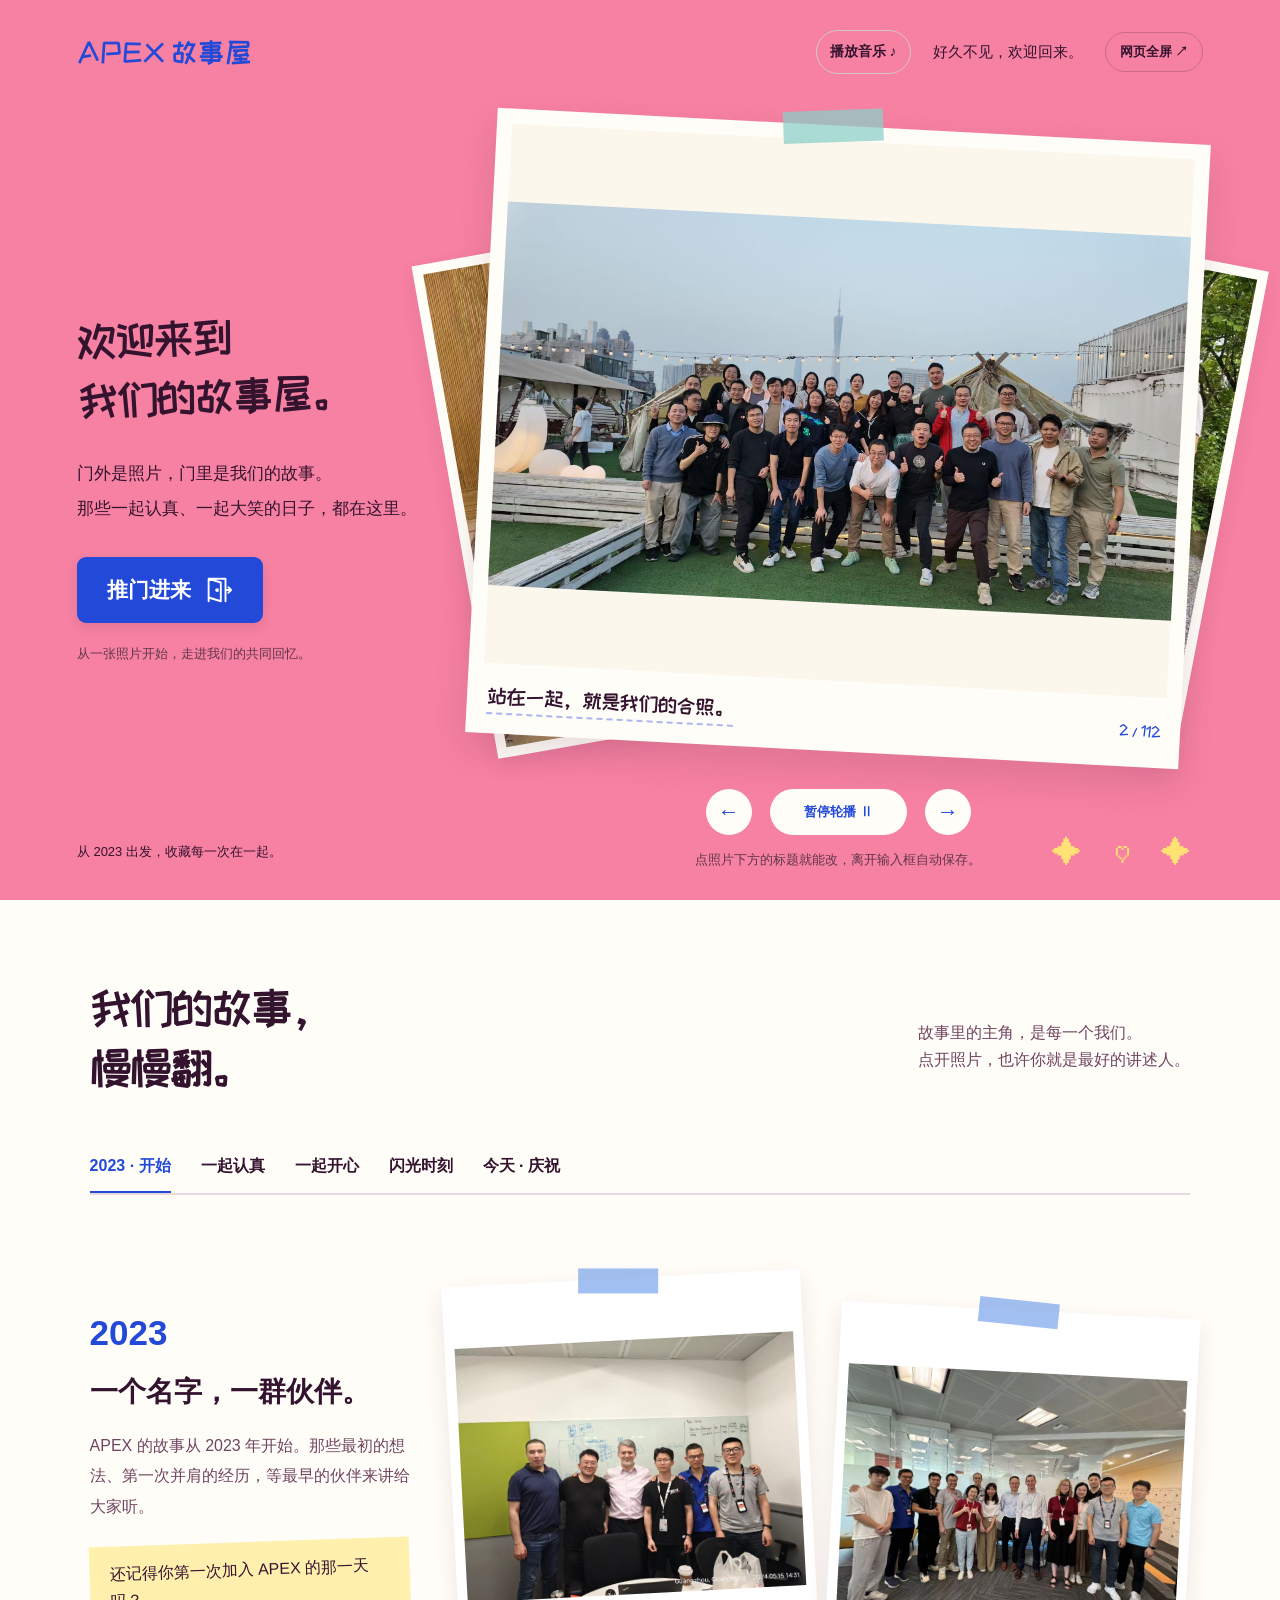
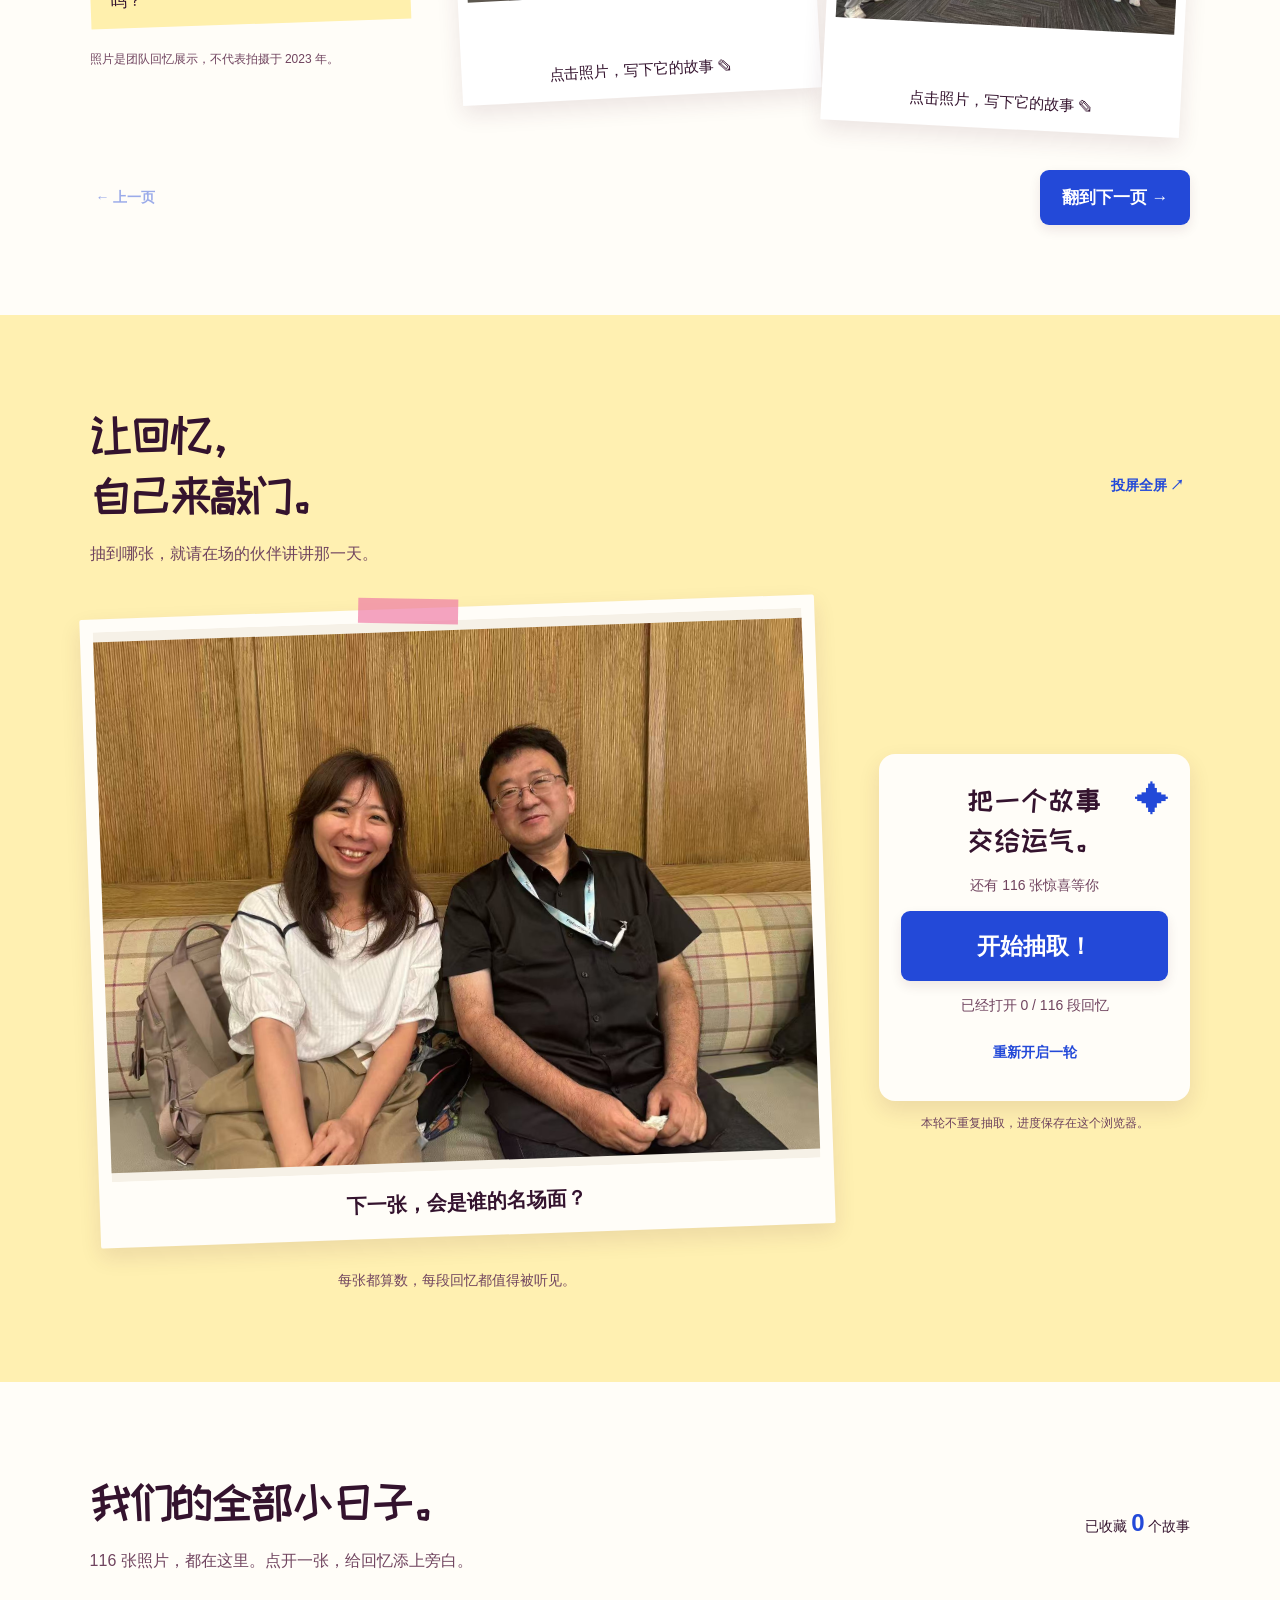
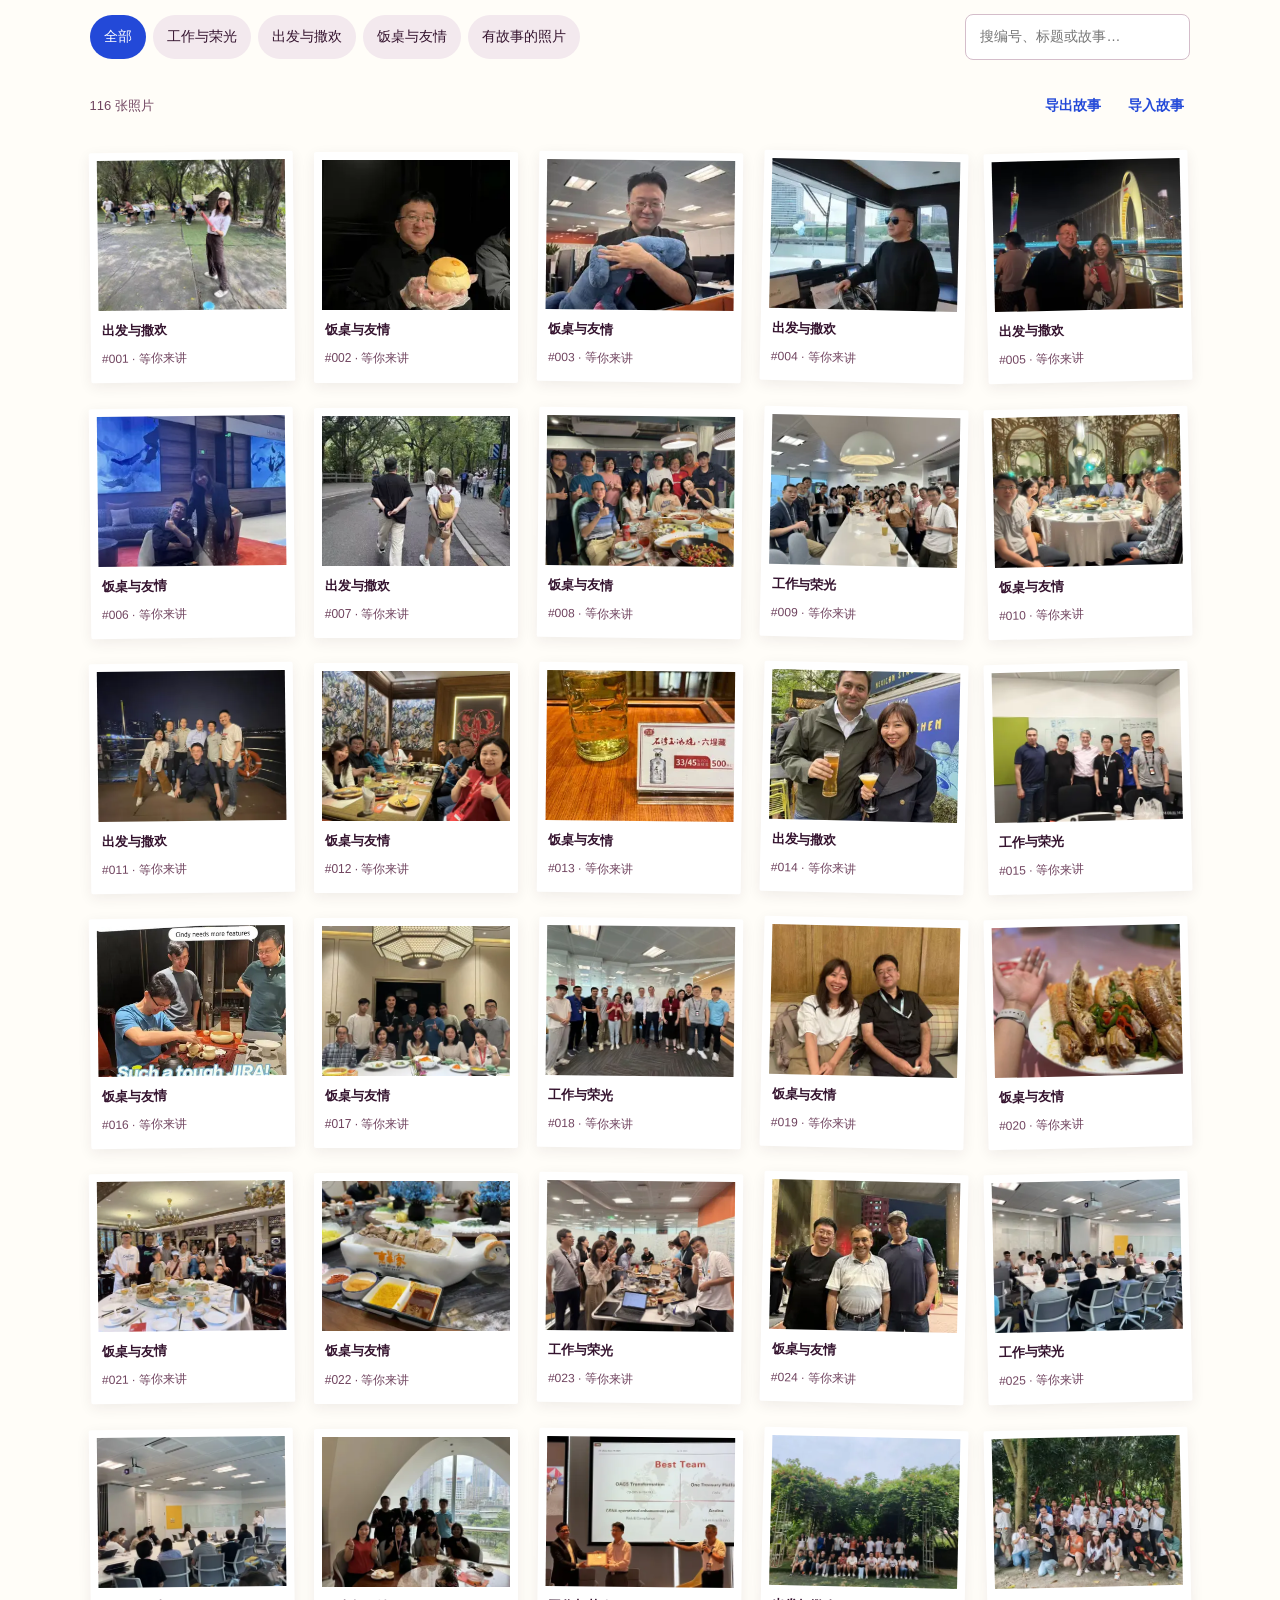
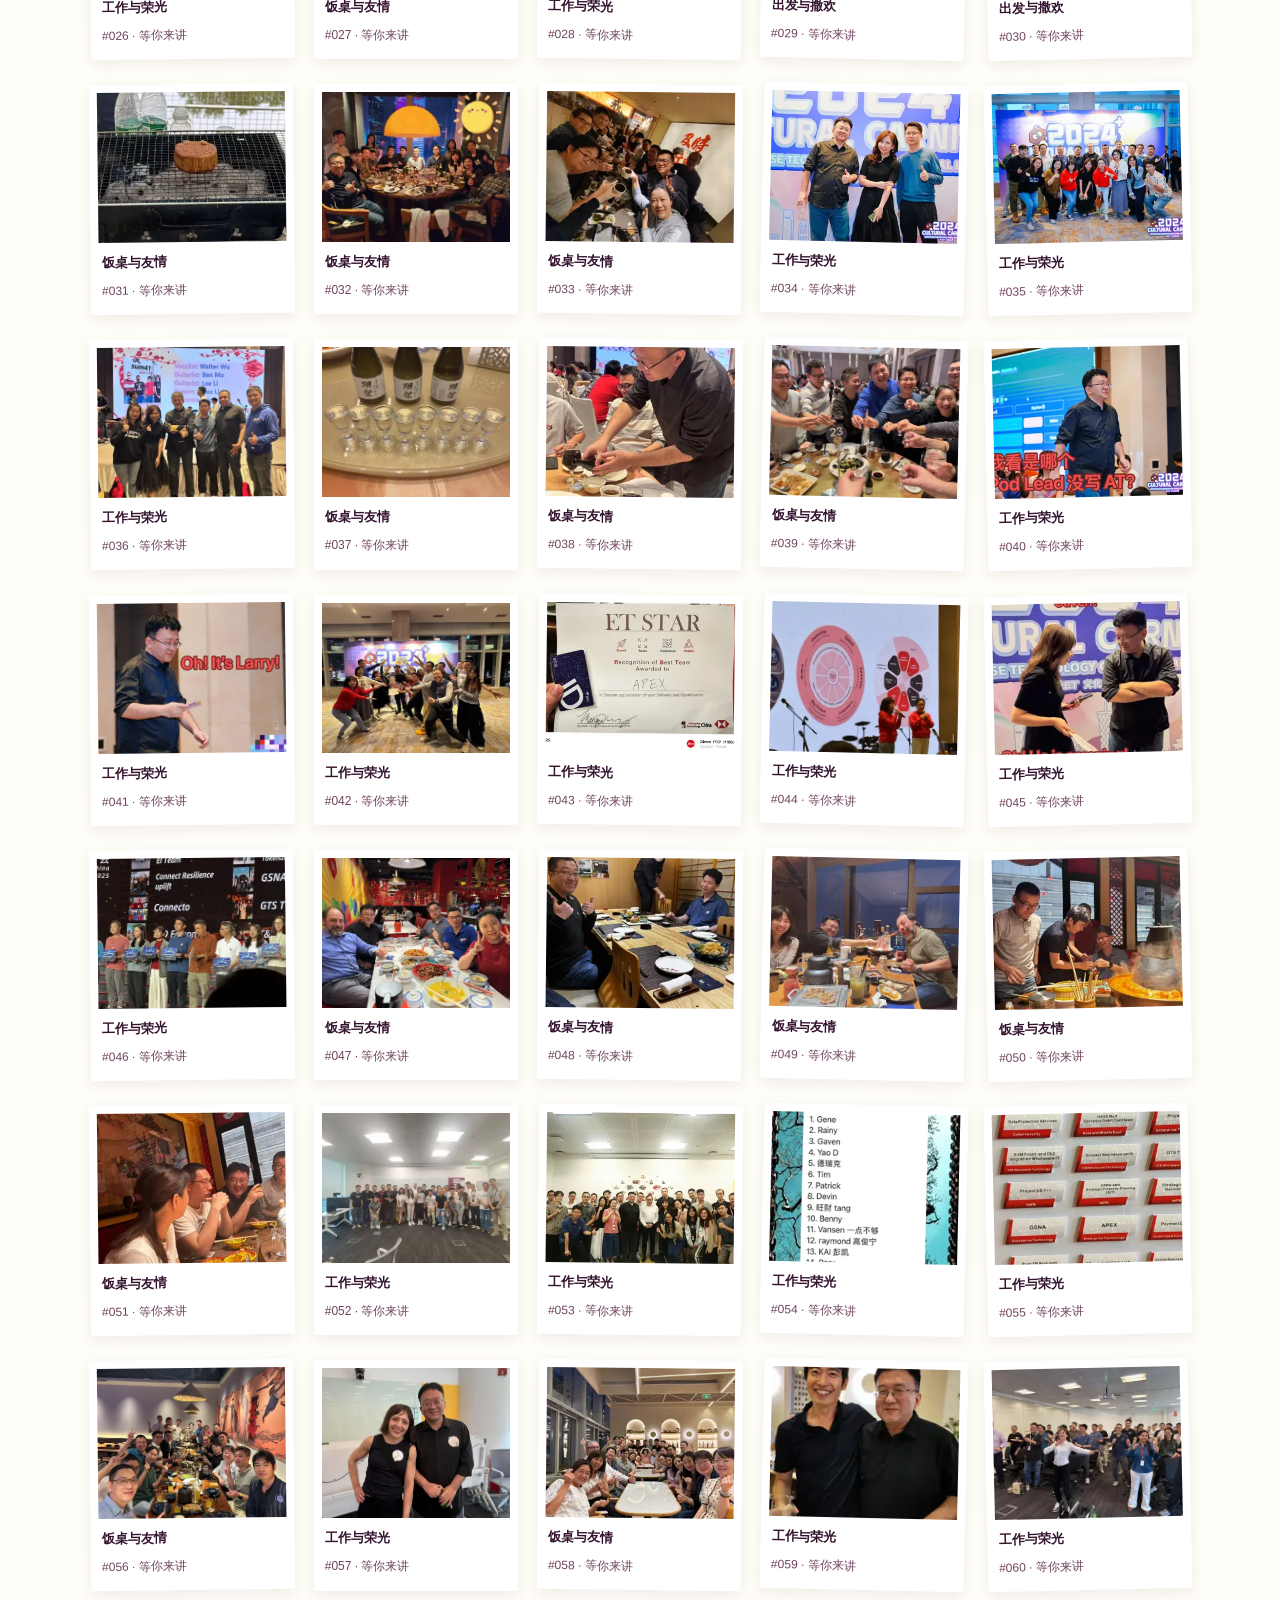
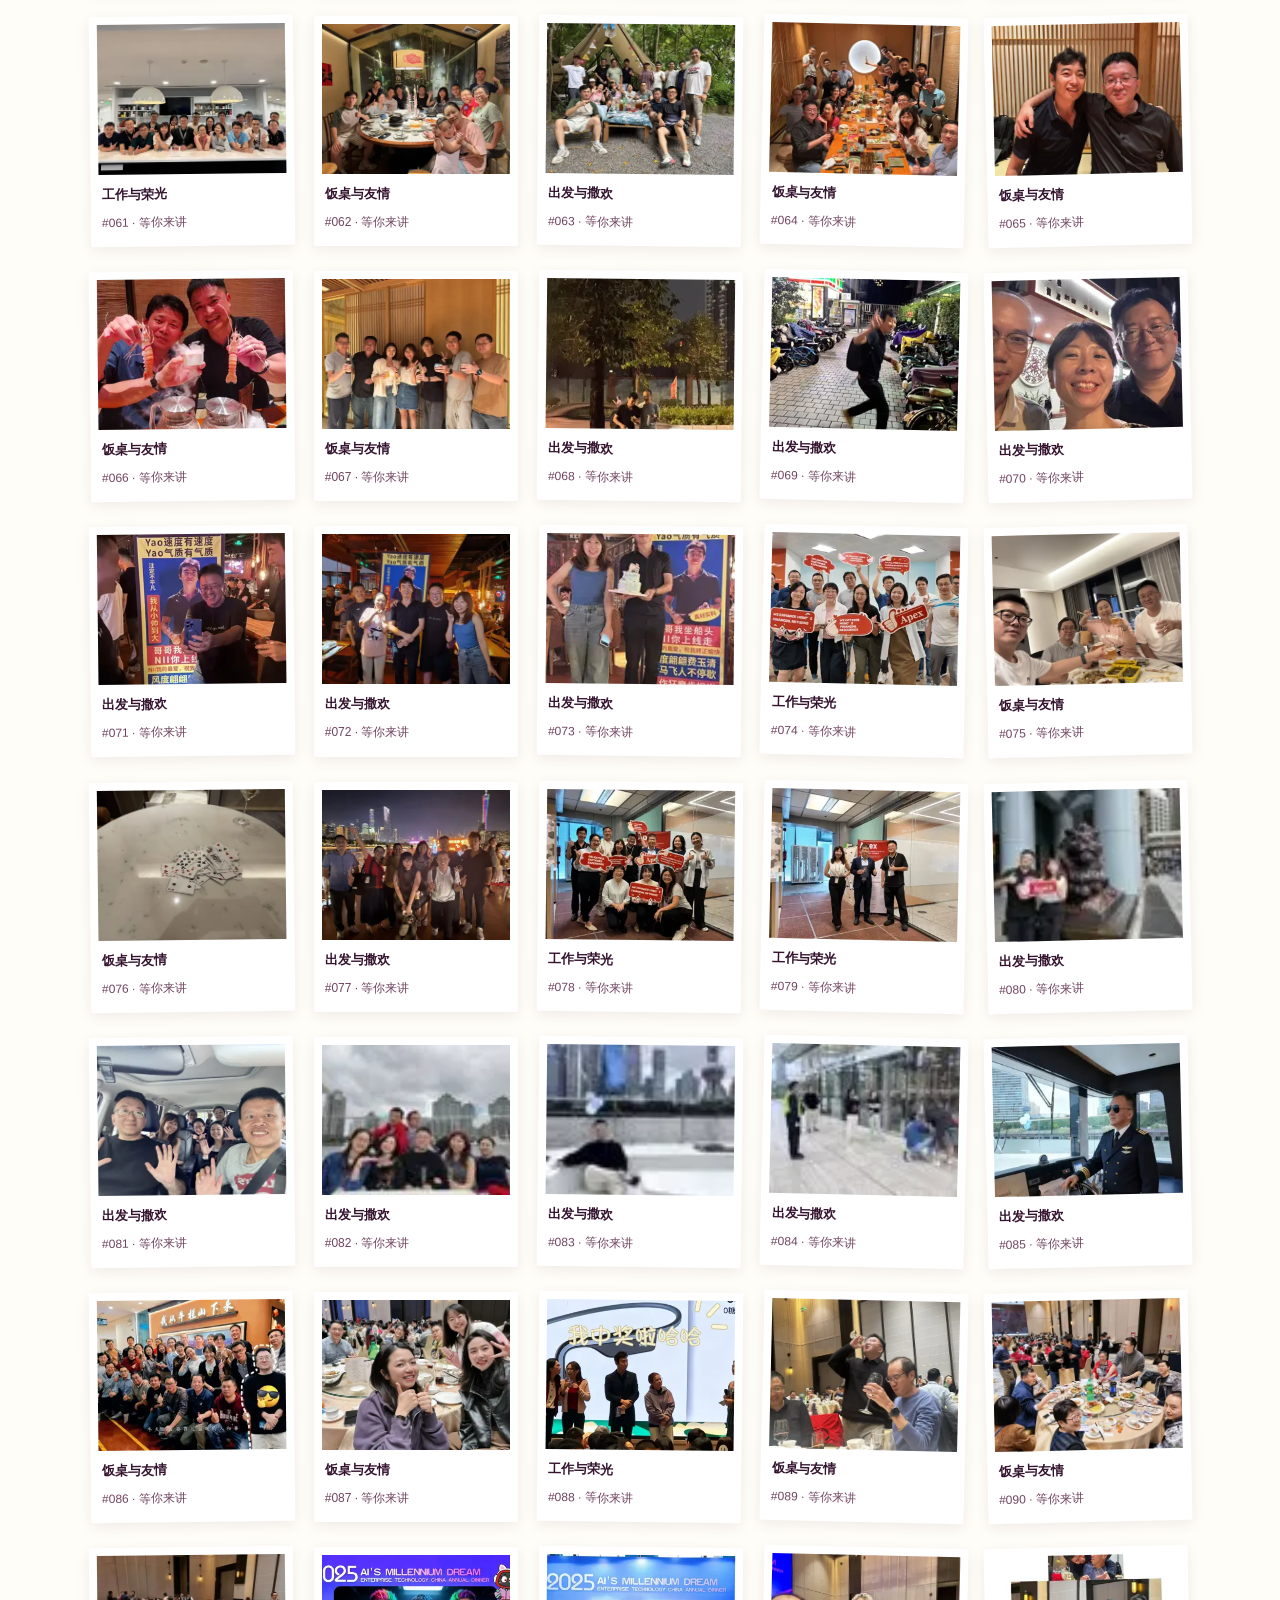
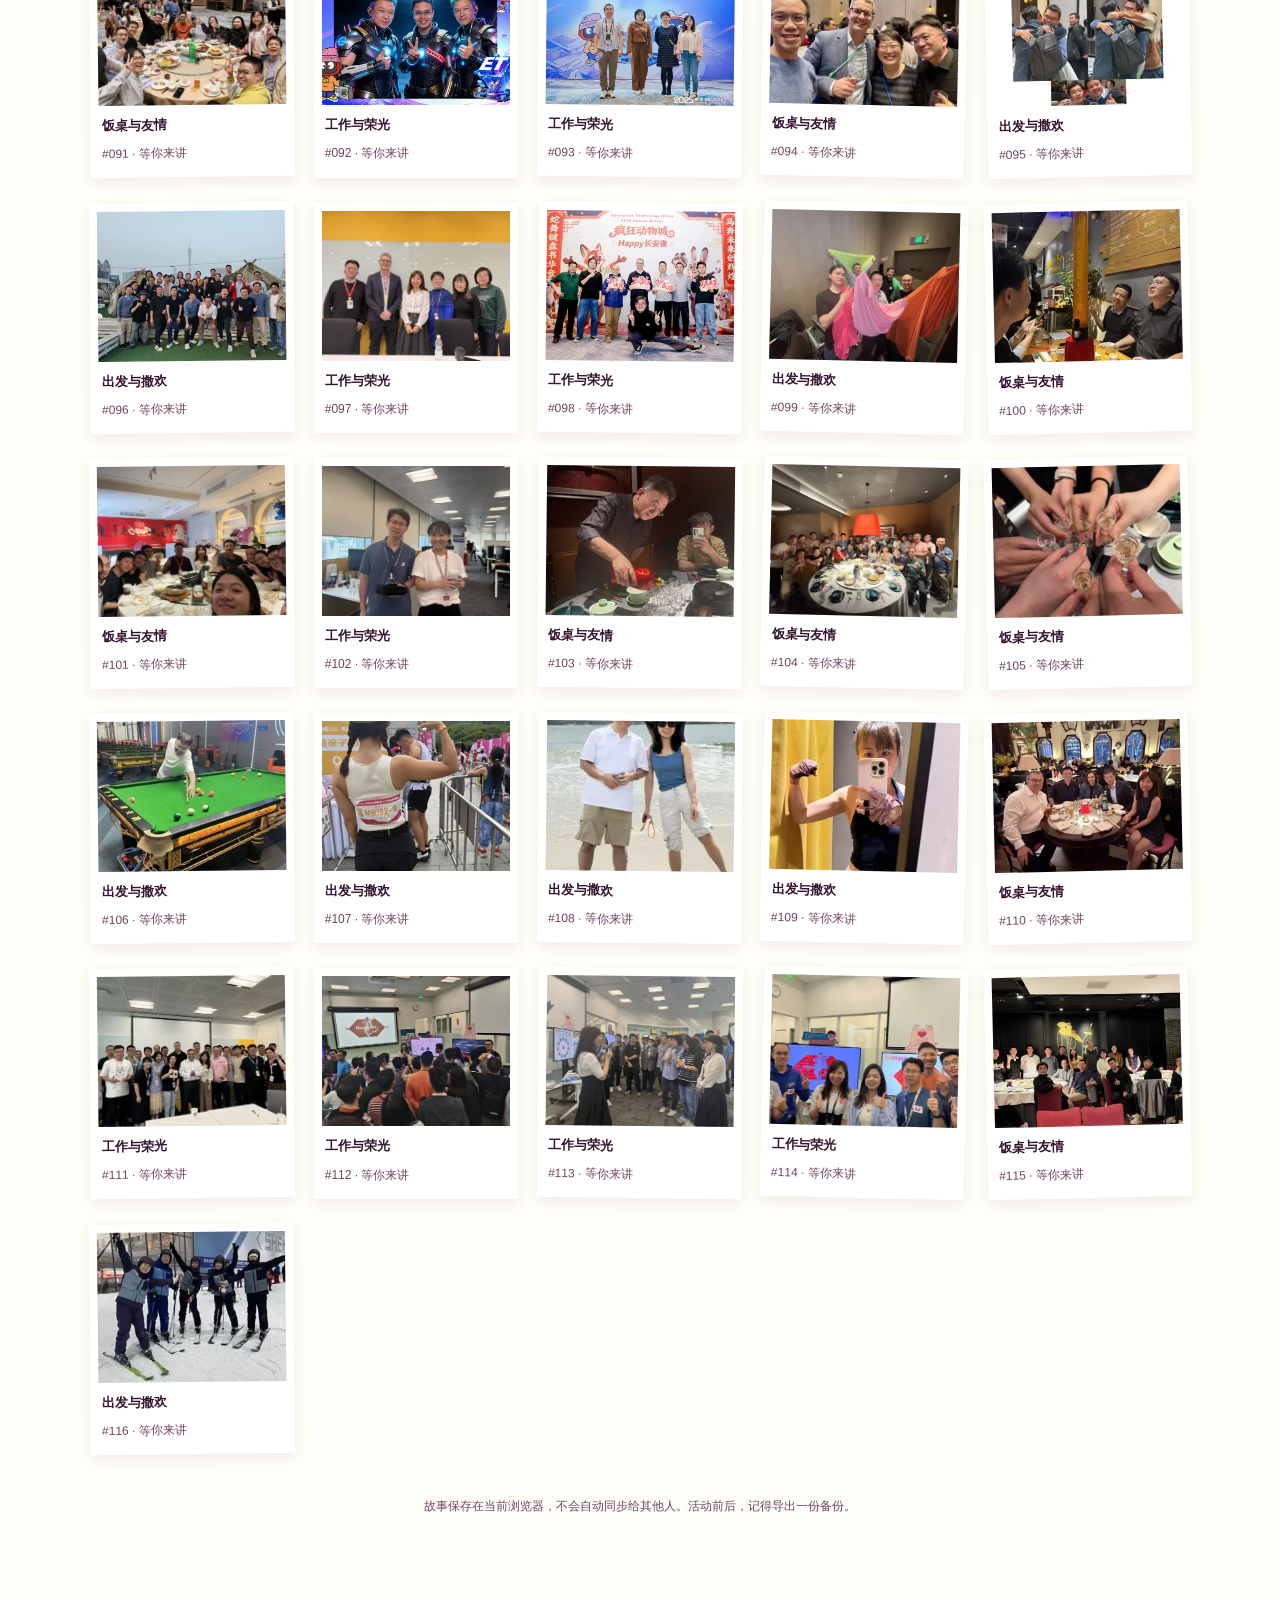
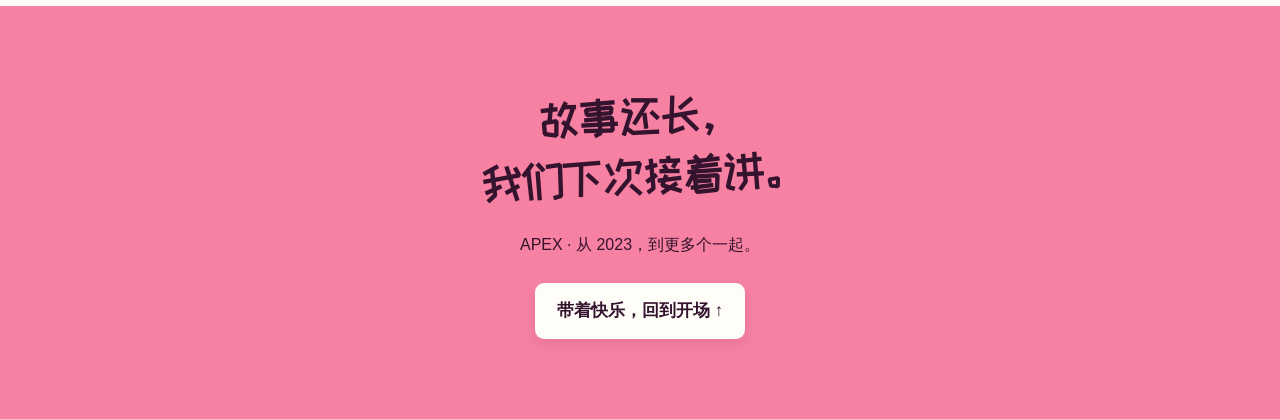
==== commit 5b7b23ab: "Improve music playback controls and add upbeat celebration loop" ====
--- a/index.html
+++ b/index.html
@@ -1,9 +1,9 @@
-<!doctype html><html lang="zh-CN"><head><meta charset="utf-8"><meta name="viewport" content="width=device-width,initial-scale=1"><meta name="theme-color" content="#f681a2"><meta name="description" content="APEX 的庆祝故事屋：从2023出发，一起翻相册、抽回忆、讲故事。"><title>APEX · 今天值得庆祝！</title><link rel="stylesheet" href="style.css?v=site-fullscreen-1"></head><body class="welcome-open">
-<section id="welcomeScreen" class="welcome-screen" aria-labelledby="welcomeTitle"><div class="welcome-top"><span>APEX 故事屋</span><div class="welcome-top-actions"><span>好久不见，欢迎回来。</span><button type="button" class="site-fullscreen" aria-pressed="false">网页全屏 ↗</button></div></div><div class="welcome-layout"><div class="welcome-copy"><h1 id="welcomeTitle">欢迎来到<br><span>我们的故事屋。</span></h1><p>门外是照片，门里是我们的故事。<br>那些一起认真、一起大笑的日子，都在这里。</p><button id="enterHouse" class="button blue enter-house">推门进来 <svg viewBox="0 0 32 32" aria-hidden="true"><path d="M6 28V4h18v24M6 4l13 4v20l-13-4M24 16h6m-3-3 3 3-3 3"/><circle cx="15" cy="16" r="1"/></svg></button><span class="welcome-footnote">从一张照片开始，走进我们的共同回忆。</span></div><div class="welcome-gallery" aria-label="团队照片轮播"><div class="carousel-peek peek-left" aria-hidden="true"><img id="welcomePrevImage" src="assets/photos/063.jpg" alt=""></div><figure class="welcome-polaroid"><span class="welcome-tape" aria-hidden="true"></span><img id="welcomeImage" src="assets/photos/019.jpg" alt="Cindy 和 Tun 的合照"><figcaption><span id="welcomeCaption" contenteditable="plaintext-only" role="textbox" aria-label="编辑当前照片标题" spellcheck="false" title="点击修改标题，离开输入框自动保存">有你们，真好！</span><span id="welcomeNumber">1 / 18</span></figcaption></figure><div class="carousel-peek peek-right" aria-hidden="true"><img id="welcomeNextImage" src="assets/photos/096.jpg" alt=""></div><div class="carousel-controls"><button id="welcomePrev" aria-label="上一张欢迎照片">←</button><button id="welcomePause" aria-pressed="false">暂停轮播 Ⅱ</button><button id="welcomeNext" aria-label="下一张欢迎照片">→</button></div><p class="carousel-hint">点照片下方的标题就能改，离开输入框自动保存。</p></div></div><div class="welcome-bottom"><span>从 2023 出发，收藏每一次在一起。</span><span aria-hidden="true">✦ ♡ ✦</span></div></section><div id="storyHouse" inert aria-hidden="true"><a class="skip" href="#story">跳到故事正文</a><div id="confetti" aria-hidden="true"></div><header><a class="brand" href="#">APEX <span>故事屋</span><svg class="spark" viewBox="0 0 40 40" aria-hidden="true"><path d="M20 2v10m0 16v10M2 20h10m16 0h10M7 7l7 7m12 12 7 7M7 33l7-7m12-12 7-7"/></svg></a><nav aria-label="主导航"><a href="#story">故事开场</a><a href="#lottery">回忆抽签</a><a href="#album">全部照片</a><button id="backOutside">门外相册</button></nav><button type="button" class="site-fullscreen header-fullscreen" aria-pressed="false">网页全屏 ↗</button><button id="musicToggle" class="music" aria-pressed="false">音乐：关 ♪</button></header>
+<!doctype html><html lang="zh-CN"><head><meta charset="utf-8"><meta name="viewport" content="width=device-width,initial-scale=1"><meta name="theme-color" content="#f681a2"><meta name="description" content="APEX 的庆祝故事屋：从2023出发，一起翻相册、抽回忆、讲故事。"><title>APEX · 今天值得庆祝！</title><link rel="stylesheet" href="style.css?v=happy-music-1"></head><body class="welcome-open">
+<section id="welcomeScreen" class="welcome-screen" aria-labelledby="welcomeTitle"><div class="welcome-top"><span>APEX 故事屋</span><div class="welcome-top-actions"><button type="button" class="music" id="welcomeMusicToggle" aria-pressed="false">播放音乐 ♪</button><span>好久不见，欢迎回来。</span><button type="button" class="site-fullscreen" aria-pressed="false">网页全屏 ↗</button></div></div><div class="welcome-layout"><div class="welcome-copy"><h1 id="welcomeTitle">欢迎来到<br><span>我们的故事屋。</span></h1><p>门外是照片，门里是我们的故事。<br>那些一起认真、一起大笑的日子，都在这里。</p><button id="enterHouse" class="button blue enter-house">推门进来 <svg viewBox="0 0 32 32" aria-hidden="true"><path d="M6 28V4h18v24M6 4l13 4v20l-13-4M24 16h6m-3-3 3 3-3 3"/><circle cx="15" cy="16" r="1"/></svg></button><span class="welcome-footnote">从一张照片开始，走进我们的共同回忆。</span></div><div class="welcome-gallery" aria-label="团队照片轮播"><div class="carousel-peek peek-left" aria-hidden="true"><img id="welcomePrevImage" src="assets/photos/063.jpg" alt=""></div><figure class="welcome-polaroid"><span class="welcome-tape" aria-hidden="true"></span><img id="welcomeImage" src="assets/photos/019.jpg" alt="Cindy 和 Tun 的合照"><figcaption><span id="welcomeCaption" contenteditable="plaintext-only" role="textbox" aria-label="编辑当前照片标题" spellcheck="false" title="点击修改标题，离开输入框自动保存">有你们，真好！</span><span id="welcomeNumber">1 / 18</span></figcaption></figure><div class="carousel-peek peek-right" aria-hidden="true"><img id="welcomeNextImage" src="assets/photos/096.jpg" alt=""></div><div class="carousel-controls"><button id="welcomePrev" aria-label="上一张欢迎照片">←</button><button id="welcomePause" aria-pressed="false">暂停轮播 Ⅱ</button><button id="welcomeNext" aria-label="下一张欢迎照片">→</button></div><p class="carousel-hint">点照片下方的标题就能改，离开输入框自动保存。</p></div></div><div class="welcome-bottom"><span>从 2023 出发，收藏每一次在一起。</span><span aria-hidden="true">✦ ♡ ✦</span></div></section><div id="storyHouse" inert aria-hidden="true"><a class="skip" href="#story">跳到故事正文</a><div id="confetti" aria-hidden="true"></div><header><a class="brand" href="#">APEX <span>故事屋</span><svg class="spark" viewBox="0 0 40 40" aria-hidden="true"><path d="M20 2v10m0 16v10M2 20h10m16 0h10M7 7l7 7m12 12 7 7M7 33l7-7m12-12 7-7"/></svg></a><nav aria-label="主导航"><a href="#story">故事开场</a><a href="#lottery">回忆抽签</a><a href="#album">全部照片</a><button id="backOutside">门外相册</button></nav><button type="button" class="site-fullscreen header-fullscreen" aria-pressed="false">网页全屏 ↗</button><button id="musicToggle" class="music" aria-pressed="false">播放音乐 ♪</button></header>
 <main><section class="hero"><div class="party-flags" aria-hidden="true"><svg viewBox="0 0 1400 115" preserveAspectRatio="none"><path class="flag-string" d="M-20 0 Q700 135 1420 0"/><path fill="#2349d8" d="M50 12 125 22 80 83Z"/><path fill="#ffe273" d="M200 33 275 42 228 103Z"/><path fill="#fffdf8" d="M350 48 425 54 382 113Z"/><path fill="#85d1ba" d="M510 60 585 64 546 115Z"/><path fill="#2349d8" d="M670 65 745 65 708 115Z"/><path fill="#ffe273" d="M830 62 905 57 873 113Z"/><path fill="#fffdf8" d="M990 50 1065 43 1037 103Z"/><path fill="#85d1ba" d="M1150 31 1225 21 1195 83Z"/><path fill="#2349d8" d="M1300 9 1375 0 1348 62Z"/></svg></div><div class="banner-sprinkles" aria-hidden="true"></div><div class="party-balloon balloon-blue" aria-hidden="true"><span></span></div><div class="party-balloon balloon-yellow" aria-hidden="true"><span></span></div><div class="hero-copy"><h1><span>今天，</span><br><span>值得庆祝！</span></h1><p>从 2023 年的第一步，到每一次并肩的瞬间。<br>今天，把我们的故事再讲一遍。</p><div class="hero-actions"><a class="button blue" href="#story"><span aria-hidden="true">▶</span> 开启回忆之旅</a><a class="button paper" href="#lottery">抽一张，讲个故事 ↗</a></div><div class="cheer-row"><button id="cheerButton" class="cheer-button">给 Cindy & Tun 送上掌声 <span aria-hidden="true">✦</span></button><button id="cheerSoundToggle" class="cheer-sound-toggle" aria-pressed="true">欢呼声：开 ♪</button><span id="cheerCount" aria-live="polite">今天，快乐加倍！</span></div></div><div class="hero-collage spotlight" aria-label="Cindy 和 Tun 的庆祝合照"><button class="polaroid p3 hero-main-photo" onclick="openPhoto(19)"><img src="assets/photos/019.jpg" alt="Cindy 在左、Tun 在右的双人合照"><span class="celebration-sticker" aria-hidden="true">今天的快乐主角！</span><span class="main-photo-caption"><strong>Cindy <i>&</i> Tun</strong><small>有你们，真好！</small></span></button><button id="partyButton" class="star star1" aria-label="撒一把庆祝纸屑"><svg viewBox="0 0 110 110" aria-hidden="true"><path d="M55 5 69 34 103 38 78 63 83 98 55 81 25 98 30 63 6 38 40 34Z"/><ellipse cx="44" cy="51" rx="3.7" ry="6"/><ellipse cx="66" cy="51" rx="3.7" ry="6"/><path d="M47 65q8 9 16 0"/></svg></button><span class="handnote">把掌声送给你们。<br>— APEX ♡</span></div><div class="floating f1" aria-hidden="true">✦</div><div class="floating f2" aria-hidden="true">♡</div></section><div class="ribbon"><strong>一张照片，一个故事。</strong><span>往下翻，回到故事开始的地方 ↓</span></div>
 <section id="story" class="story section"><div class="section-top"><h2>我们的故事，<br>慢慢翻。</h2><p>故事里的主角，是每一个我们。<br>点开照片，也许你就是最好的讲述人。</p></div><div class="chapter-tabs" aria-label="故事章节"><button data-chapter="0" aria-current="step">2023 · 开始</button><button data-chapter="1">一起认真</button><button data-chapter="2">一起开心</button><button data-chapter="3">闪光时刻</button><button data-chapter="4">今天 · 庆祝</button></div><div id="chapterContent" class="chapter-content"><div class="chapter-copy"><span id="chapterYear" class="year"></span><h3 id="chapterTitle"></h3><p id="chapterText"></p><blockquote id="chapterQuestion"></blockquote><small id="chapterNote"></small></div><div id="chapterImages" class="chapter-images"></div></div><div class="chapter-controls"><button id="chapterPrev" class="text-button">← 上一页</button><button id="chapterNext" class="button blue">翻到下一页 →</button></div></section>
 <section id="lottery" class="lottery section"><div class="section-top"><div><h2>让回忆，<br>自己来敲门。</h2><p>抽到哪张，就请在场的伙伴讲讲那一天。</p></div><div class="projection-tools"><small id="imageQuality" aria-live="polite"></small><button id="photoFit" class="text-button" aria-pressed="false" hidden>铺满屏幕</button><button id="fullscreen" class="text-button">投屏全屏 ↗</button></div></div><div class="draw-layout"><div class="draw-left"><div id="drawStage" class="draw-stage polaroid" role="button" tabindex="0" aria-label="打开当前照片大图和故事"><img id="drawImage" src="assets/photos/019.jpg" alt="当前抽取的团队回忆照片"><h3 id="drawTitle" aria-live="polite">下一张，会是谁的名场面？</h3></div><p class="draw-hint">每张都算数，每段回忆都值得被听见。</p></div><div class="draw-right"><div class="ticket"><span class="ticket-star" aria-hidden="true">✦</span><h3>把一个故事<br>交给运气。</h3><p id="remaining">116 张惊喜等你</p><button id="drawBtn" class="button blue draw-button">开始抽取！</button><p id="drawCount" aria-live="polite">已经打开 0 / 116 段回忆</p><button id="resetDraw" class="text-button">重新开启一轮</button></div><div id="drawResult" class="result" hidden><strong>话筒交给记得这一天的人。</strong><p id="drawPrompt"></p><button id="tellStory" class="text-button">把故事写下来 ↗</button></div><p class="storage-note">本轮不重复抽取，进度保存在这个浏览器。</p></div></div></section>
 <section id="album" class="album section"><div class="section-top"><div><h2>我们的全部小日子。</h2><p>116 张照片，都在这里。点开一张，给回忆添上旁白。</p></div><span class="story-count">已收藏 <b id="savedCount">0</b> 个故事</span></div><div class="album-toolbar"><div class="filters" aria-label="相册筛选"><button data-filter="全部" aria-pressed="true">全部</button><button data-filter="工作与荣光" aria-pressed="false">工作与荣光</button><button data-filter="出发与撒欢" aria-pressed="false">出发与撒欢</button><button data-filter="饭桌与友情" aria-pressed="false">饭桌与友情</button><button data-filter="有故事" aria-pressed="false">有故事的照片</button></div><label class="search"><span class="sr-only">搜索编号或故事</span><input id="search" type="search" placeholder="搜编号、标题或故事…"></label></div><div class="album-meta"><span id="photoCount">照片正在就位…</span><div><button id="exportStories" class="text-button">导出故事</button><button id="importStories" class="text-button">导入故事</button><input id="importFile" type="file" accept="application/json,.json" hidden></div></div><div id="grid" class="photo-grid"></div><p id="empty" hidden>这里还没有照片。换个筛选，或给一张照片写下故事吧。</p><p class="backup-note">故事保存在当前浏览器，不会自动同步给其他人。活动前后，记得导出一份备份。</p></section>
 <footer><h2>故事还长，<br>我们下次接着讲。</h2><p>APEX · 从 2023，到更多个一起。</p><a href="#" class="button paper">带着快乐，回到开场 ↑</a></footer></main></div>
 <dialog id="photoDialog" aria-labelledby="detailTitle"><button id="closePhoto" class="close" aria-label="关闭照片">×</button><div class="detail-layout"><div class="detail-media"><img id="detailImage" src="assets/photos/019.jpg" alt=""><div class="photo-nav"><button id="prevPhoto" class="text-button">← 上一张</button><button id="nextPhoto" class="text-button">下一张 →</button></div><small id="qualityNote" hidden>这张原图尺寸较小，保留它，是为了保留这段回忆。</small></div><div class="detail-story"><p id="detailNumber"></p><h2 id="detailTitle">这张照片，你还记得吗？</h2><p id="storyPrompt"></p><label for="storyTitle">照片标题（修改后自动保存）</label><input id="storyTitle" maxlength="80" placeholder="比如：那次笑到停不下来的团建"><label for="storyText">那一天发生了什么？</label><textarea id="storyText" maxlength="5000" rows="7" placeholder="什么时候、在哪里，谁在场？当时最好笑或最难忘的是什么？"></textarea><button id="saveStory" class="button blue">收藏这段回忆</button><p id="saveStatus" role="status"></p><small>文字保存在当前浏览器。可在相册中导出备份。</small></div></div></dialog>
-<dialog id="resetDialog" aria-labelledby="resetTitle" class="reset-dialog"><h2 id="resetTitle">再开一轮回忆？</h2><p>只清空抽签进度，已经写好的故事会保留。</p><div><button id="cancelReset" class="button paper">继续这一轮</button><button id="confirmReset" class="button blue">开启新一轮</button></div></dialog><div id="toast" role="status"></div><audio id="cheerSound" src="assets/cheer.mp3" preload="auto"></audio><audio id="music" src="assets/party.wav" loop preload="none"></audio><script src="photos-data.js?v=site-fullscreen-1" defer></script><script src="app.js?v=site-fullscreen-1" defer></script></body></html>
+<dialog id="resetDialog" aria-labelledby="resetTitle" class="reset-dialog"><h2 id="resetTitle">再开一轮回忆？</h2><p>只清空抽签进度，已经写好的故事会保留。</p><div><button id="cancelReset" class="button paper">继续这一轮</button><button id="confirmReset" class="button blue">开启新一轮</button></div></dialog><div id="toast" role="status"></div><audio id="cheerSound" src="assets/cheer.mp3" preload="auto"></audio><audio id="music" src="assets/celebration.wav" loop preload="metadata"></audio><script src="photos-data.js?v=happy-music-1" defer></script><script src="app.js?v=happy-music-1" defer></script></body></html>
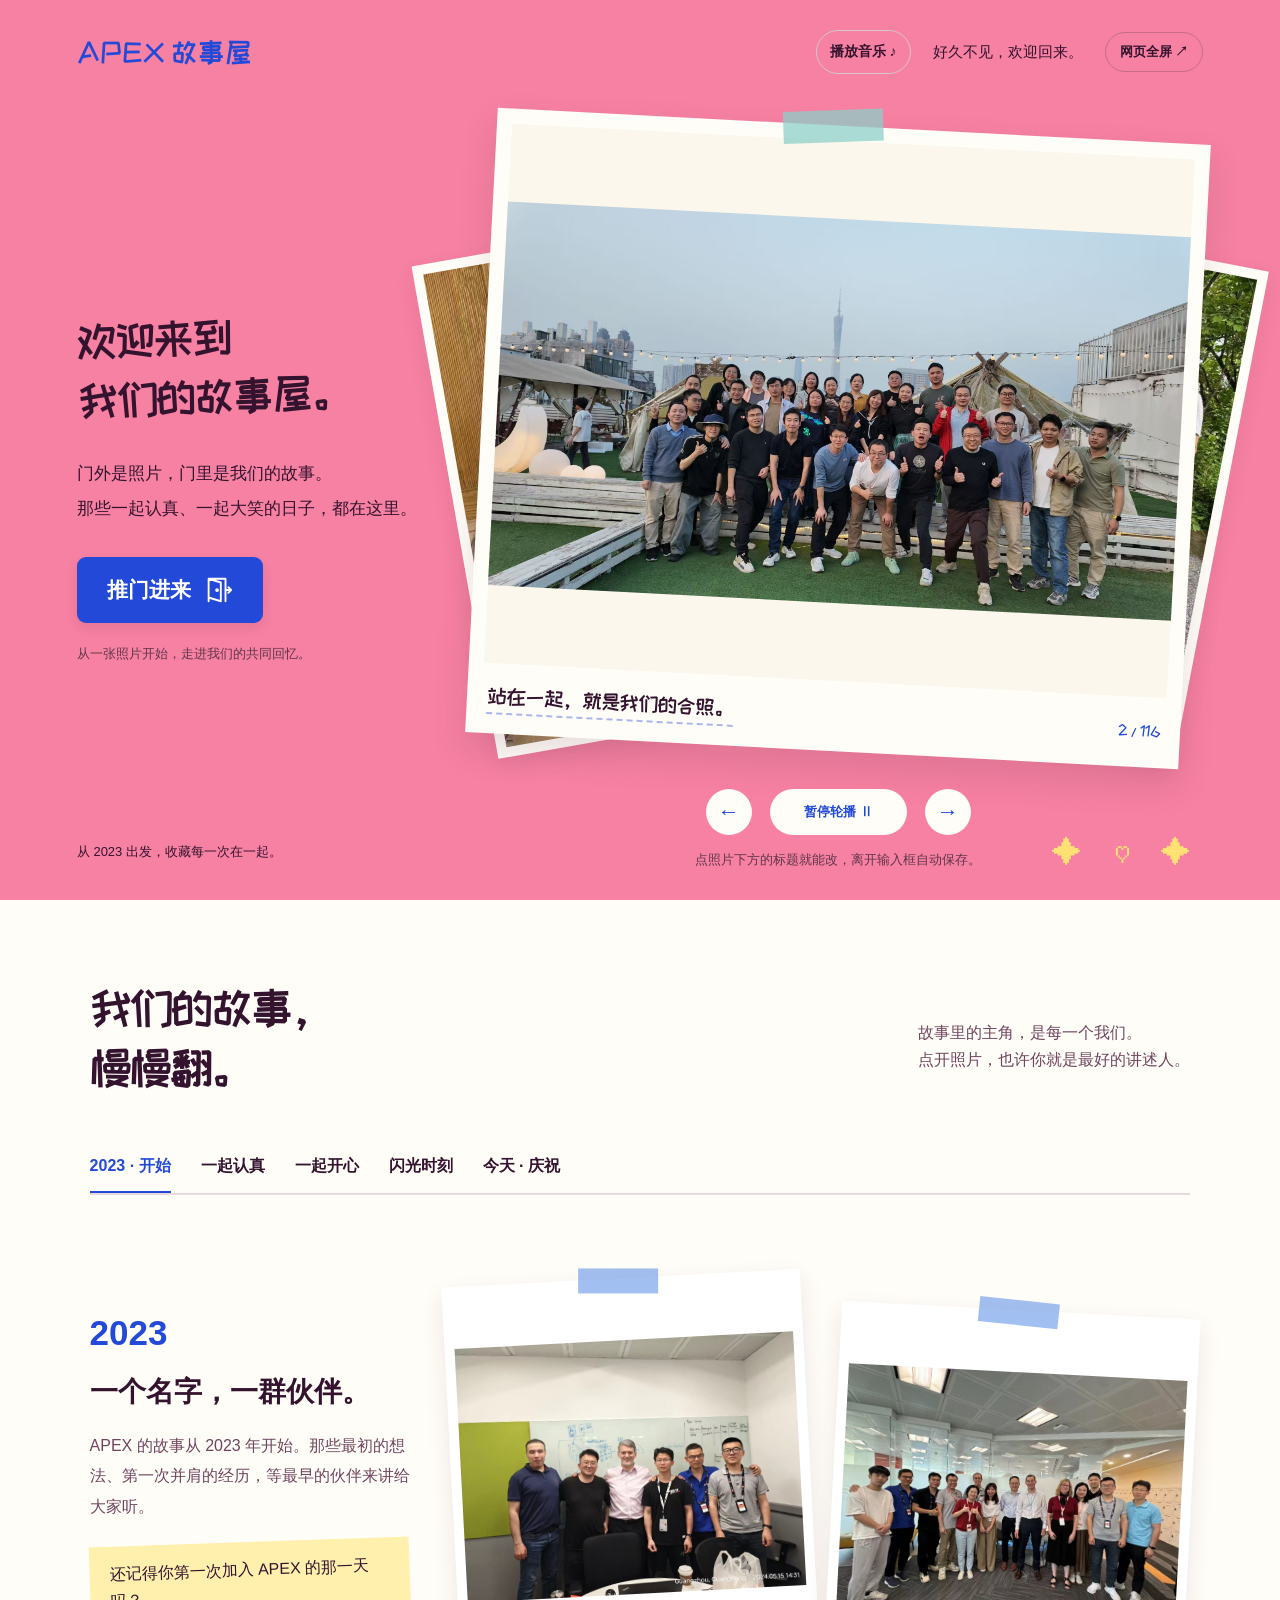
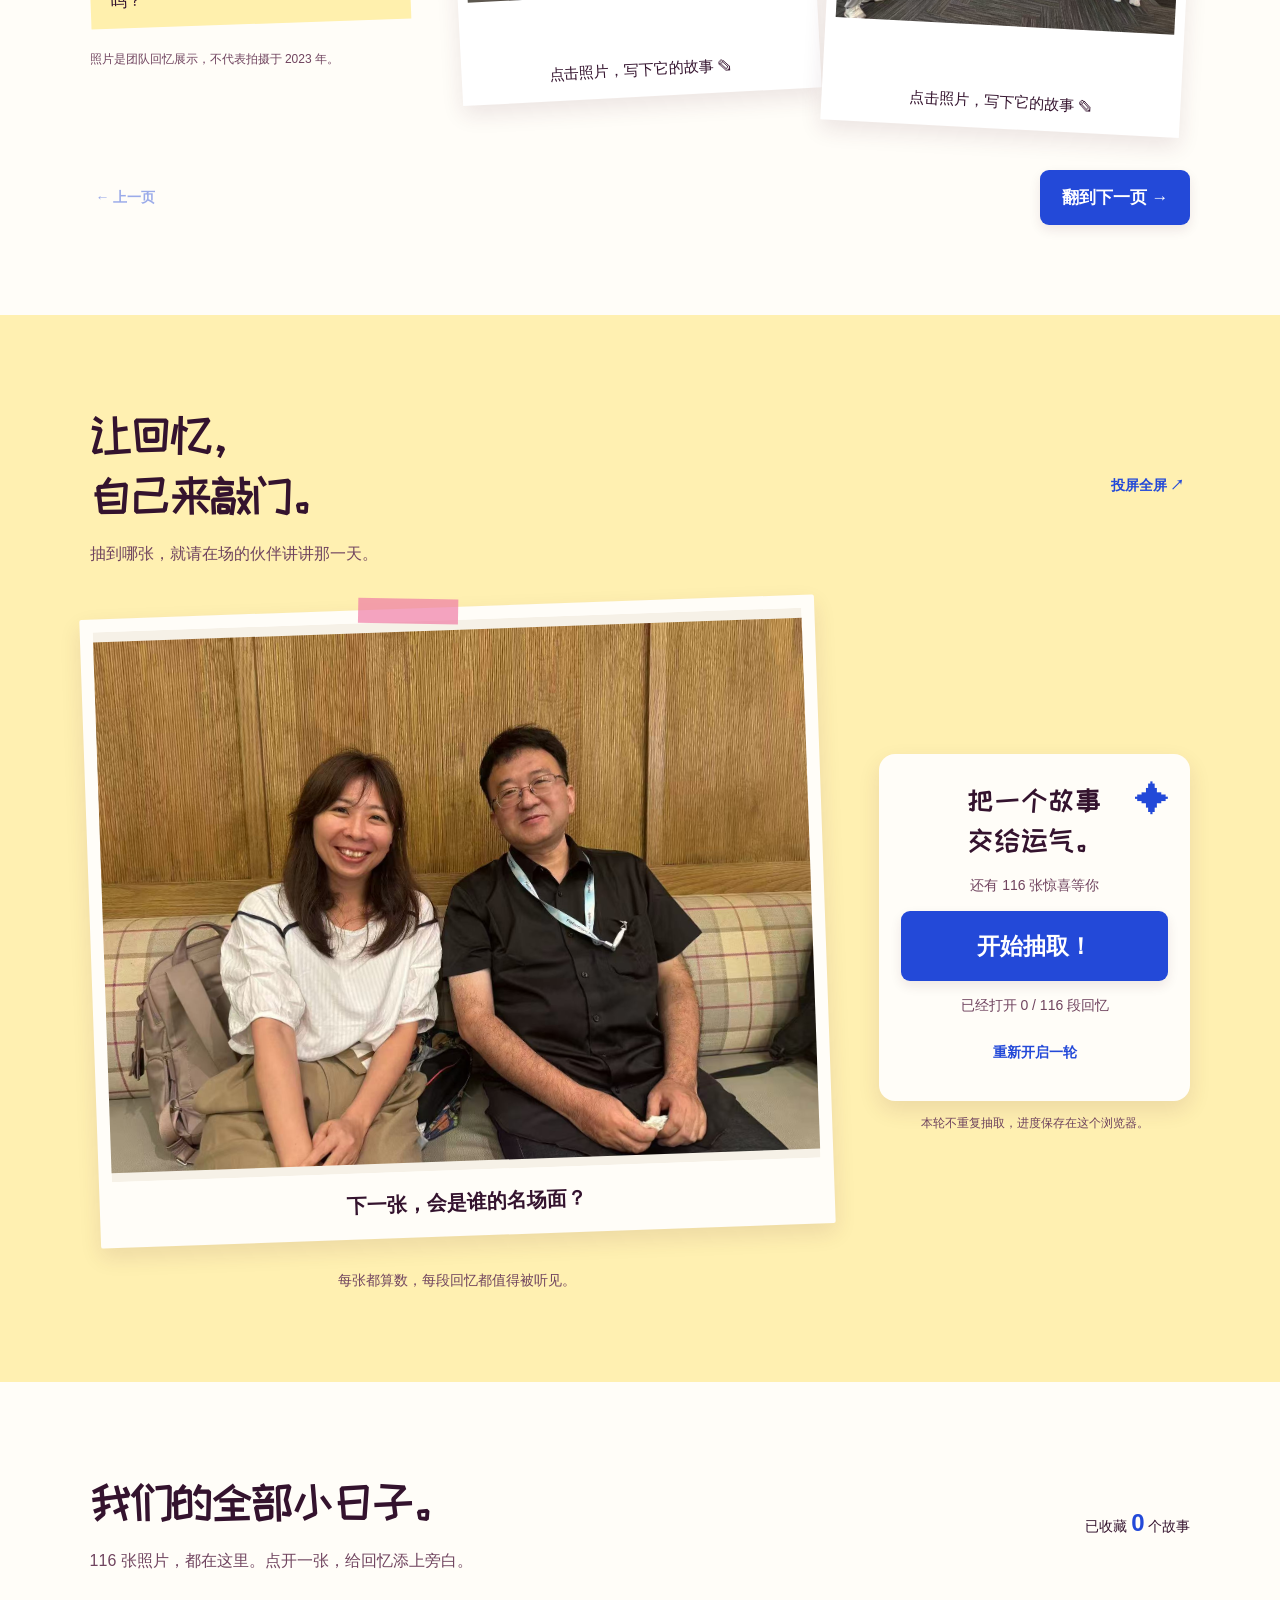
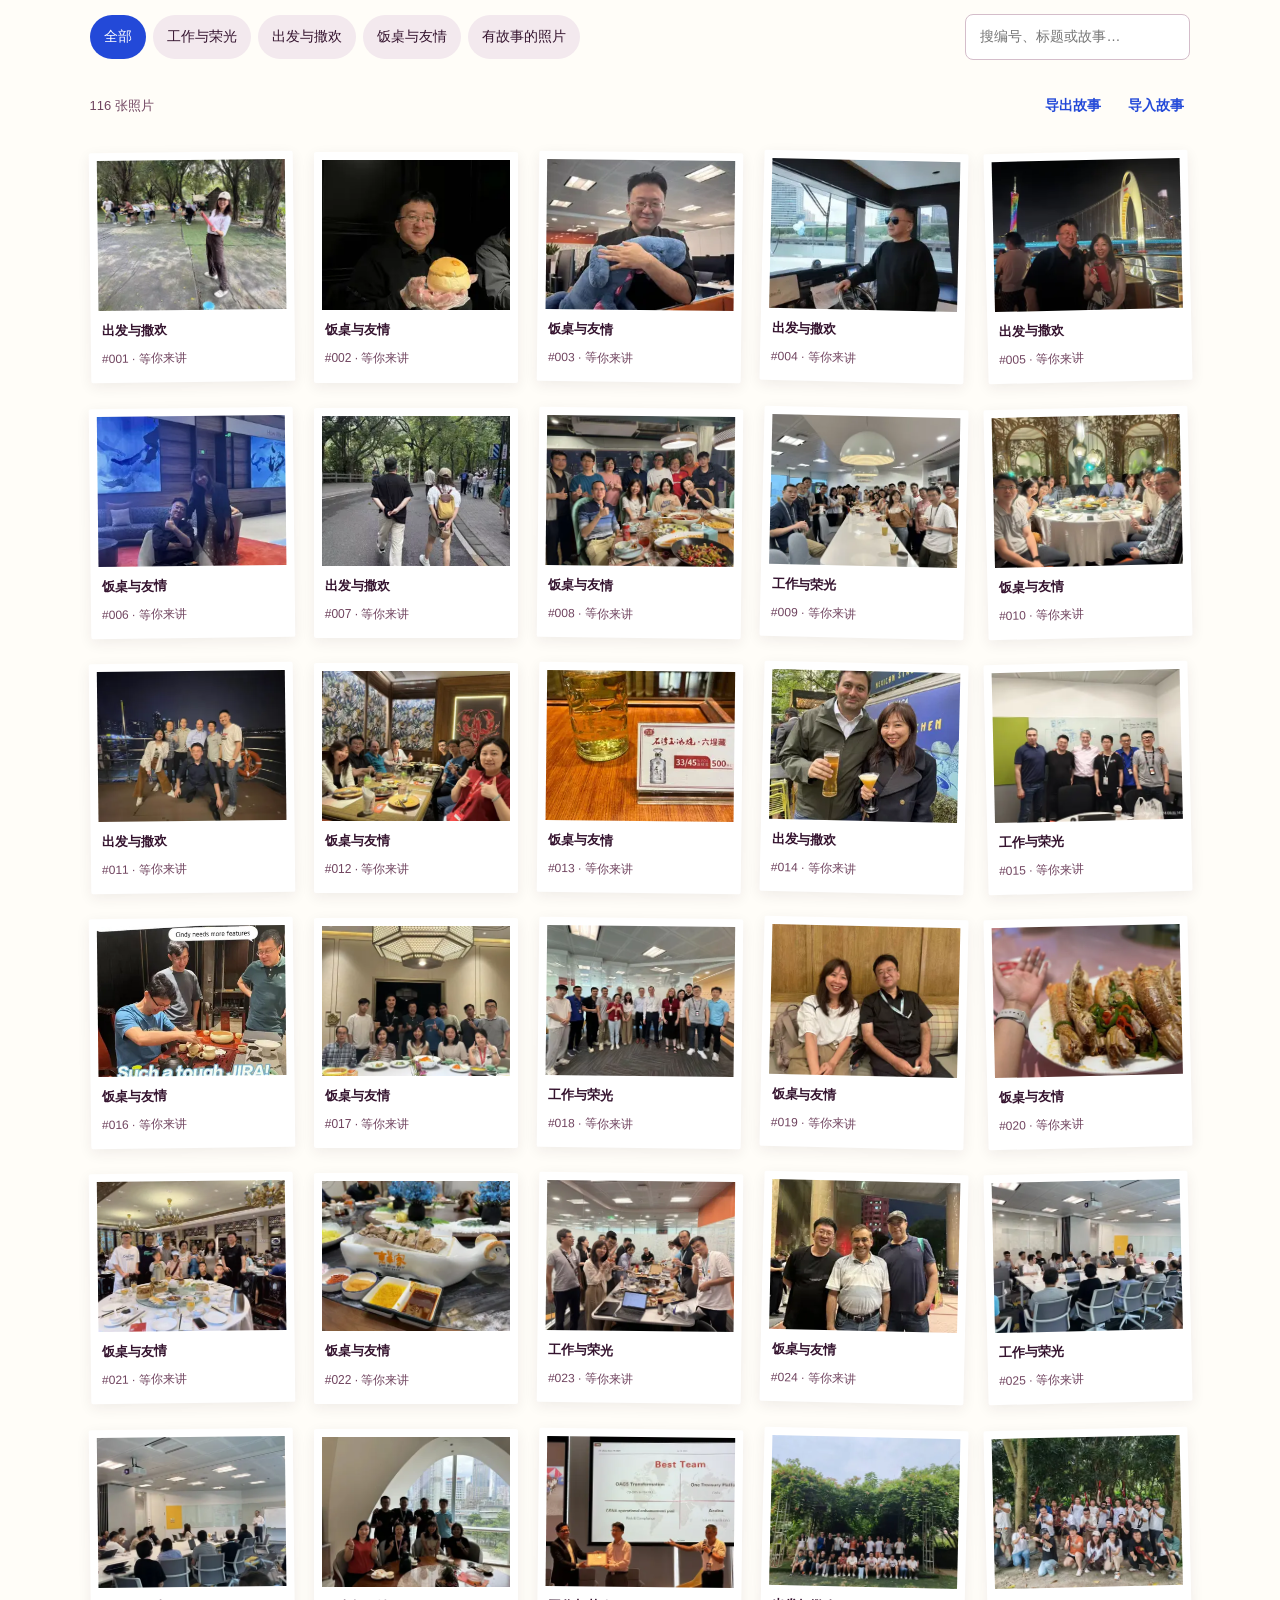
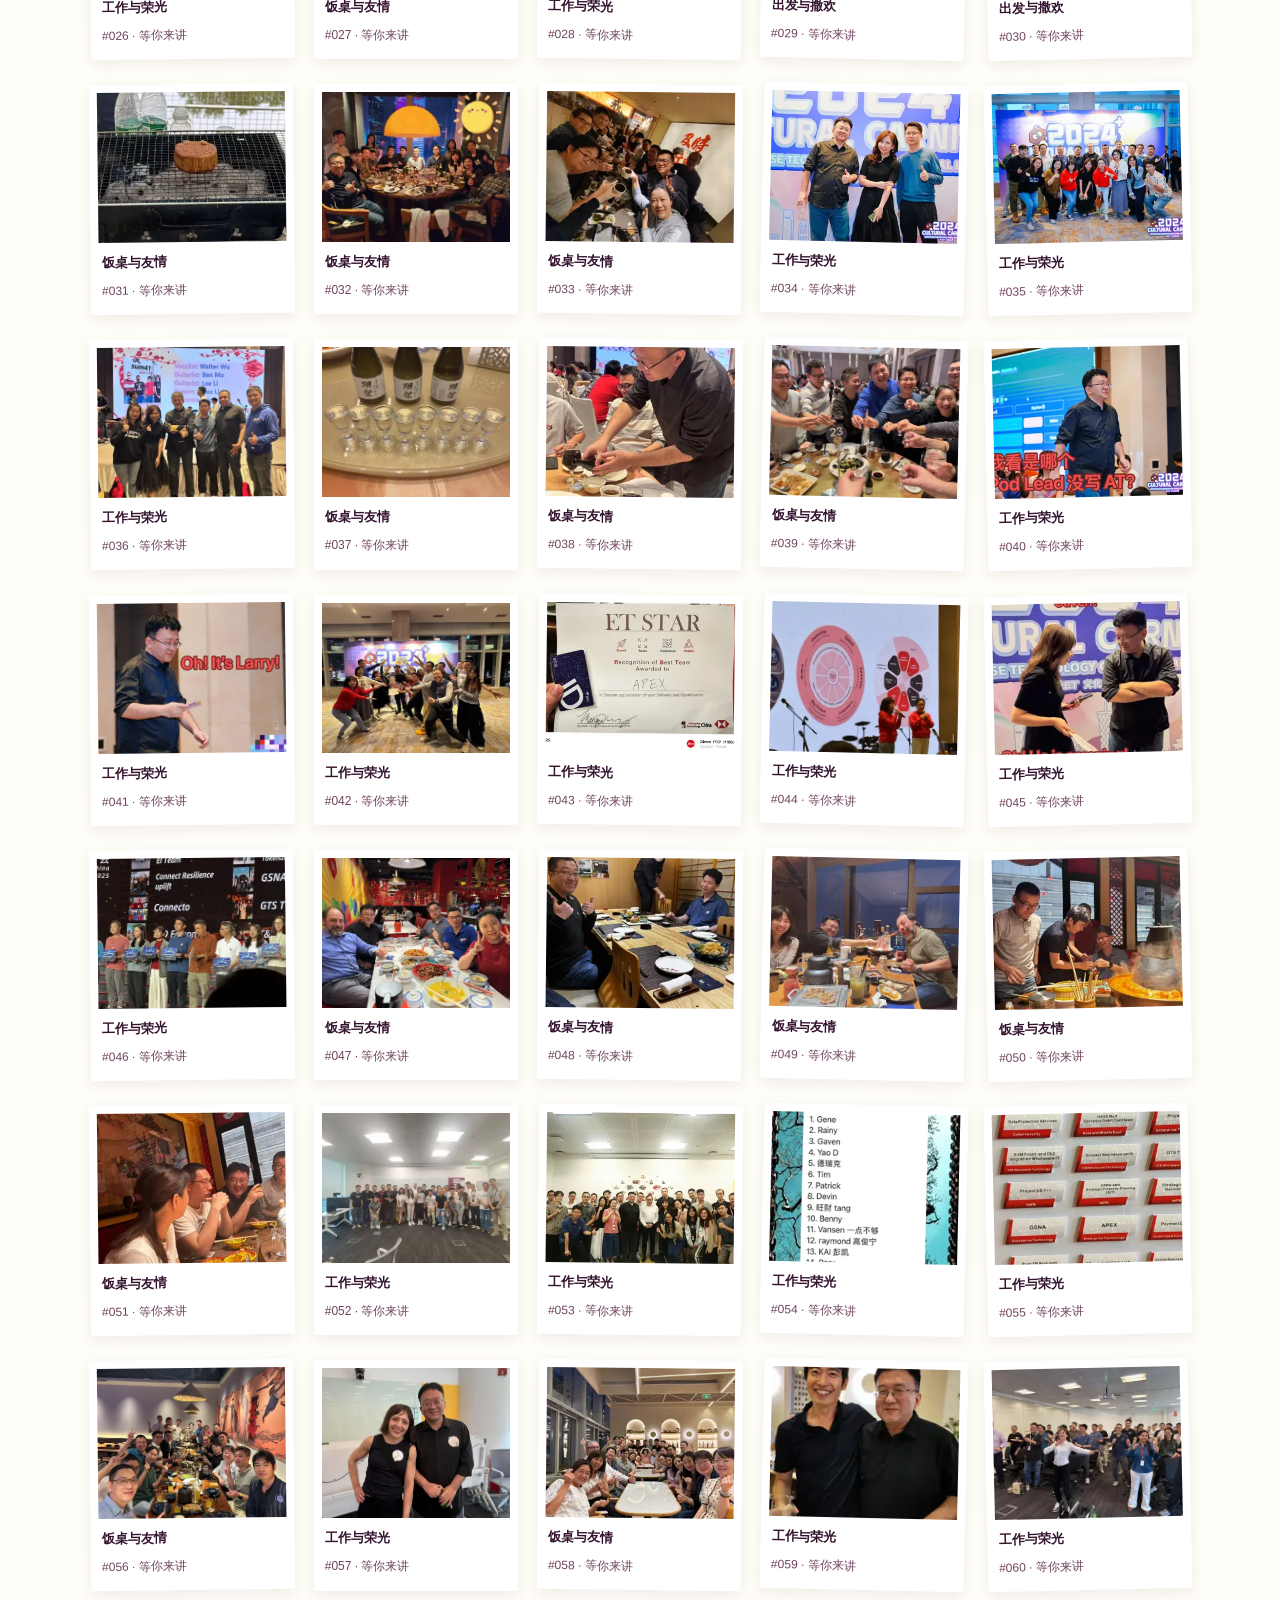
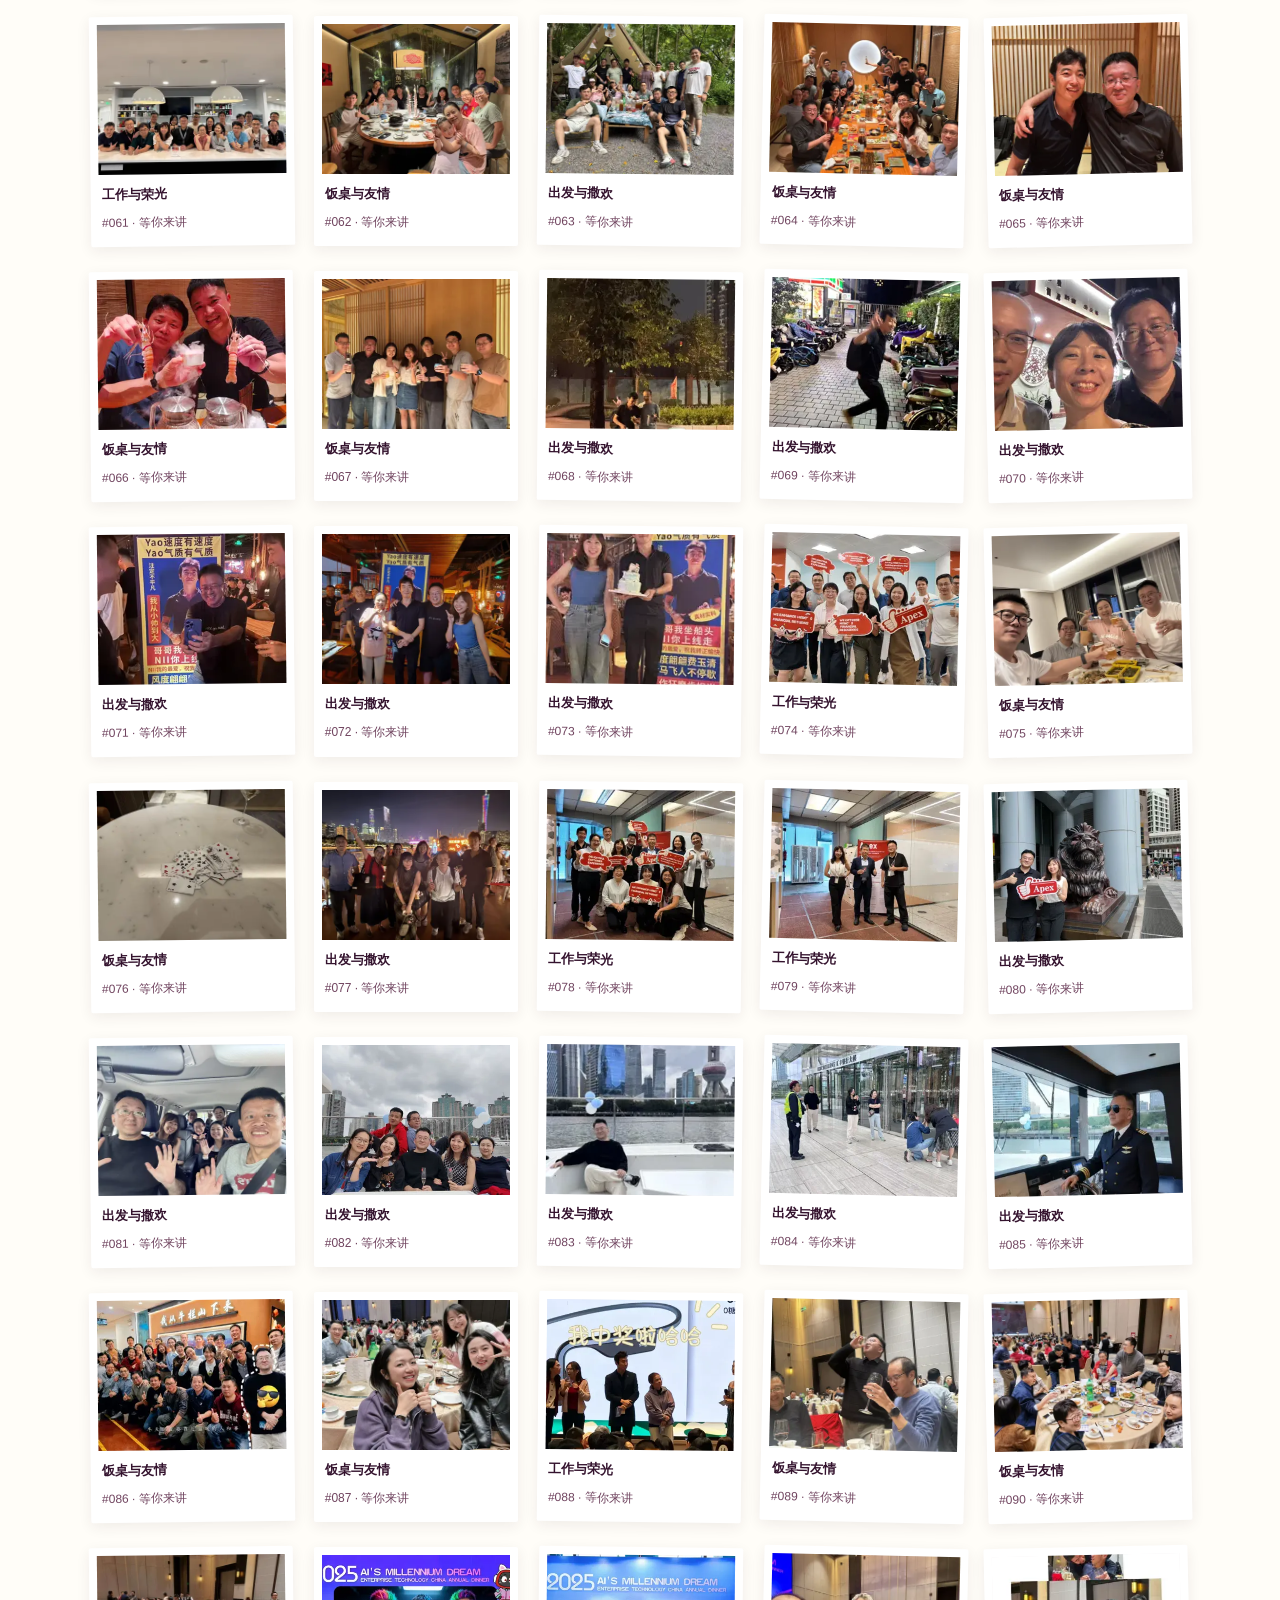
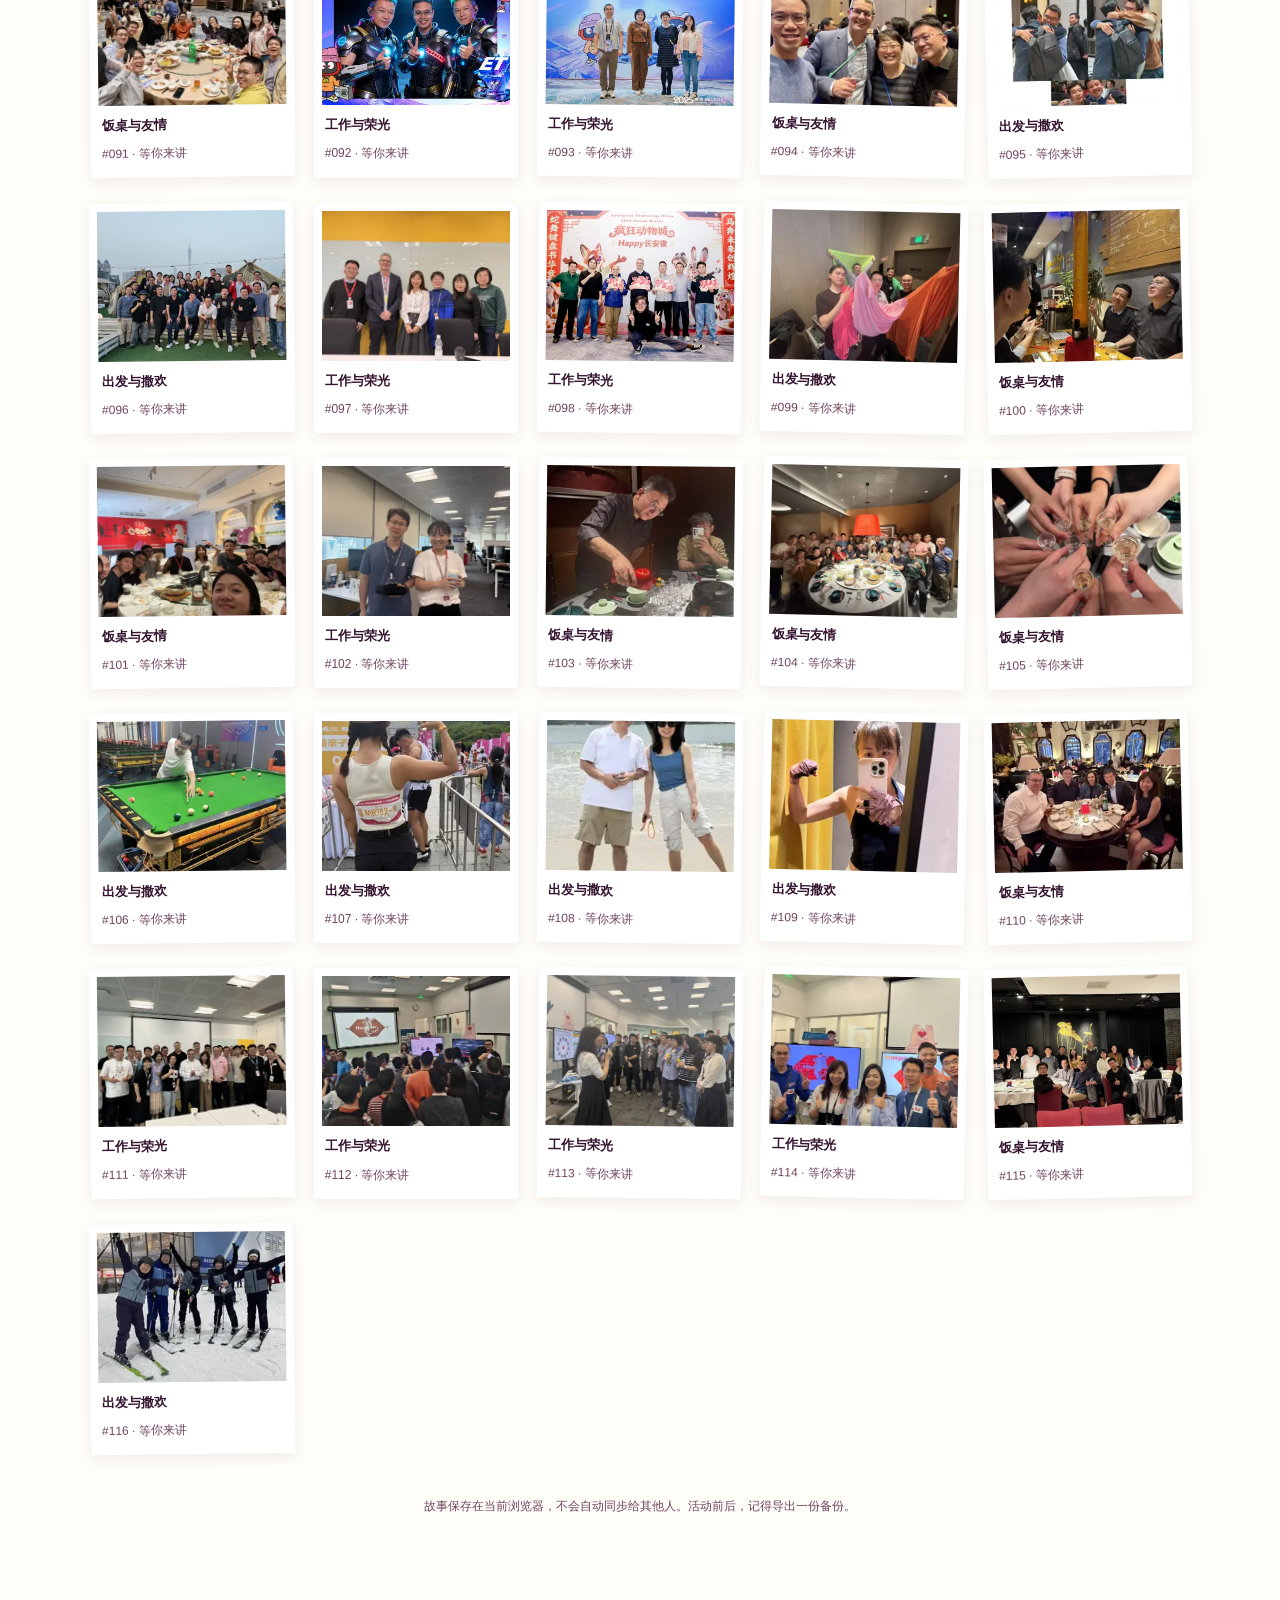
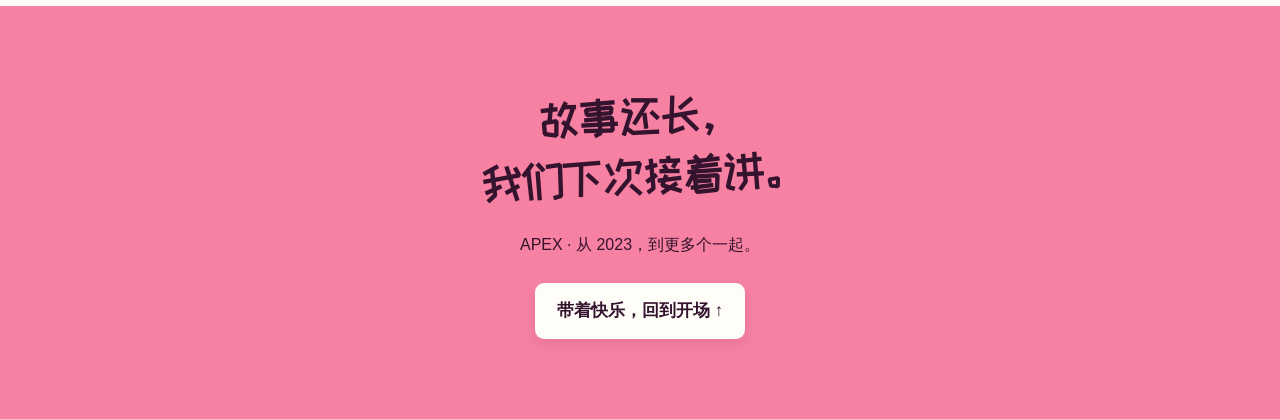
==== commit bd12cebd: "Replace four tiny photos with high resolution originals" ====
--- a/index.html
+++ b/index.html
@@ -1,4 +1,4 @@
-<!doctype html><html lang="zh-CN"><head><meta charset="utf-8"><meta name="viewport" content="width=device-width,initial-scale=1"><meta name="theme-color" content="#f681a2"><meta name="description" content="APEX 的庆祝故事屋：从2023出发，一起翻相册、抽回忆、讲故事。"><title>APEX · 今天值得庆祝！</title><link rel="stylesheet" href="style.css?v=happy-music-1"></head><body class="welcome-open">
+<!doctype html><html lang="zh-CN"><head><meta charset="utf-8"><meta name="viewport" content="width=device-width,initial-scale=1"><meta name="theme-color" content="#f681a2"><meta name="description" content="APEX 的庆祝故事屋：从2023出发，一起翻相册、抽回忆、讲故事。"><title>APEX · 今天值得庆祝！</title><link rel="stylesheet" href="style.css?v=hd-photos-2"></head><body class="welcome-open">
 <section id="welcomeScreen" class="welcome-screen" aria-labelledby="welcomeTitle"><div class="welcome-top"><span>APEX 故事屋</span><div class="welcome-top-actions"><button type="button" class="music" id="welcomeMusicToggle" aria-pressed="false">播放音乐 ♪</button><span>好久不见，欢迎回来。</span><button type="button" class="site-fullscreen" aria-pressed="false">网页全屏 ↗</button></div></div><div class="welcome-layout"><div class="welcome-copy"><h1 id="welcomeTitle">欢迎来到<br><span>我们的故事屋。</span></h1><p>门外是照片，门里是我们的故事。<br>那些一起认真、一起大笑的日子，都在这里。</p><button id="enterHouse" class="button blue enter-house">推门进来 <svg viewBox="0 0 32 32" aria-hidden="true"><path d="M6 28V4h18v24M6 4l13 4v20l-13-4M24 16h6m-3-3 3 3-3 3"/><circle cx="15" cy="16" r="1"/></svg></button><span class="welcome-footnote">从一张照片开始，走进我们的共同回忆。</span></div><div class="welcome-gallery" aria-label="团队照片轮播"><div class="carousel-peek peek-left" aria-hidden="true"><img id="welcomePrevImage" src="assets/photos/063.jpg" alt=""></div><figure class="welcome-polaroid"><span class="welcome-tape" aria-hidden="true"></span><img id="welcomeImage" src="assets/photos/019.jpg" alt="Cindy 和 Tun 的合照"><figcaption><span id="welcomeCaption" contenteditable="plaintext-only" role="textbox" aria-label="编辑当前照片标题" spellcheck="false" title="点击修改标题，离开输入框自动保存">有你们，真好！</span><span id="welcomeNumber">1 / 18</span></figcaption></figure><div class="carousel-peek peek-right" aria-hidden="true"><img id="welcomeNextImage" src="assets/photos/096.jpg" alt=""></div><div class="carousel-controls"><button id="welcomePrev" aria-label="上一张欢迎照片">←</button><button id="welcomePause" aria-pressed="false">暂停轮播 Ⅱ</button><button id="welcomeNext" aria-label="下一张欢迎照片">→</button></div><p class="carousel-hint">点照片下方的标题就能改，离开输入框自动保存。</p></div></div><div class="welcome-bottom"><span>从 2023 出发，收藏每一次在一起。</span><span aria-hidden="true">✦ ♡ ✦</span></div></section><div id="storyHouse" inert aria-hidden="true"><a class="skip" href="#story">跳到故事正文</a><div id="confetti" aria-hidden="true"></div><header><a class="brand" href="#">APEX <span>故事屋</span><svg class="spark" viewBox="0 0 40 40" aria-hidden="true"><path d="M20 2v10m0 16v10M2 20h10m16 0h10M7 7l7 7m12 12 7 7M7 33l7-7m12-12 7-7"/></svg></a><nav aria-label="主导航"><a href="#story">故事开场</a><a href="#lottery">回忆抽签</a><a href="#album">全部照片</a><button id="backOutside">门外相册</button></nav><button type="button" class="site-fullscreen header-fullscreen" aria-pressed="false">网页全屏 ↗</button><button id="musicToggle" class="music" aria-pressed="false">播放音乐 ♪</button></header>
 <main><section class="hero"><div class="party-flags" aria-hidden="true"><svg viewBox="0 0 1400 115" preserveAspectRatio="none"><path class="flag-string" d="M-20 0 Q700 135 1420 0"/><path fill="#2349d8" d="M50 12 125 22 80 83Z"/><path fill="#ffe273" d="M200 33 275 42 228 103Z"/><path fill="#fffdf8" d="M350 48 425 54 382 113Z"/><path fill="#85d1ba" d="M510 60 585 64 546 115Z"/><path fill="#2349d8" d="M670 65 745 65 708 115Z"/><path fill="#ffe273" d="M830 62 905 57 873 113Z"/><path fill="#fffdf8" d="M990 50 1065 43 1037 103Z"/><path fill="#85d1ba" d="M1150 31 1225 21 1195 83Z"/><path fill="#2349d8" d="M1300 9 1375 0 1348 62Z"/></svg></div><div class="banner-sprinkles" aria-hidden="true"></div><div class="party-balloon balloon-blue" aria-hidden="true"><span></span></div><div class="party-balloon balloon-yellow" aria-hidden="true"><span></span></div><div class="hero-copy"><h1><span>今天，</span><br><span>值得庆祝！</span></h1><p>从 2023 年的第一步，到每一次并肩的瞬间。<br>今天，把我们的故事再讲一遍。</p><div class="hero-actions"><a class="button blue" href="#story"><span aria-hidden="true">▶</span> 开启回忆之旅</a><a class="button paper" href="#lottery">抽一张，讲个故事 ↗</a></div><div class="cheer-row"><button id="cheerButton" class="cheer-button">给 Cindy & Tun 送上掌声 <span aria-hidden="true">✦</span></button><button id="cheerSoundToggle" class="cheer-sound-toggle" aria-pressed="true">欢呼声：开 ♪</button><span id="cheerCount" aria-live="polite">今天，快乐加倍！</span></div></div><div class="hero-collage spotlight" aria-label="Cindy 和 Tun 的庆祝合照"><button class="polaroid p3 hero-main-photo" onclick="openPhoto(19)"><img src="assets/photos/019.jpg" alt="Cindy 在左、Tun 在右的双人合照"><span class="celebration-sticker" aria-hidden="true">今天的快乐主角！</span><span class="main-photo-caption"><strong>Cindy <i>&</i> Tun</strong><small>有你们，真好！</small></span></button><button id="partyButton" class="star star1" aria-label="撒一把庆祝纸屑"><svg viewBox="0 0 110 110" aria-hidden="true"><path d="M55 5 69 34 103 38 78 63 83 98 55 81 25 98 30 63 6 38 40 34Z"/><ellipse cx="44" cy="51" rx="3.7" ry="6"/><ellipse cx="66" cy="51" rx="3.7" ry="6"/><path d="M47 65q8 9 16 0"/></svg></button><span class="handnote">把掌声送给你们。<br>— APEX ♡</span></div><div class="floating f1" aria-hidden="true">✦</div><div class="floating f2" aria-hidden="true">♡</div></section><div class="ribbon"><strong>一张照片，一个故事。</strong><span>往下翻，回到故事开始的地方 ↓</span></div>
 <section id="story" class="story section"><div class="section-top"><h2>我们的故事，<br>慢慢翻。</h2><p>故事里的主角，是每一个我们。<br>点开照片，也许你就是最好的讲述人。</p></div><div class="chapter-tabs" aria-label="故事章节"><button data-chapter="0" aria-current="step">2023 · 开始</button><button data-chapter="1">一起认真</button><button data-chapter="2">一起开心</button><button data-chapter="3">闪光时刻</button><button data-chapter="4">今天 · 庆祝</button></div><div id="chapterContent" class="chapter-content"><div class="chapter-copy"><span id="chapterYear" class="year"></span><h3 id="chapterTitle"></h3><p id="chapterText"></p><blockquote id="chapterQuestion"></blockquote><small id="chapterNote"></small></div><div id="chapterImages" class="chapter-images"></div></div><div class="chapter-controls"><button id="chapterPrev" class="text-button">← 上一页</button><button id="chapterNext" class="button blue">翻到下一页 →</button></div></section>
@@ -6,4 +6,4 @@
 <section id="album" class="album section"><div class="section-top"><div><h2>我们的全部小日子。</h2><p>116 张照片，都在这里。点开一张，给回忆添上旁白。</p></div><span class="story-count">已收藏 <b id="savedCount">0</b> 个故事</span></div><div class="album-toolbar"><div class="filters" aria-label="相册筛选"><button data-filter="全部" aria-pressed="true">全部</button><button data-filter="工作与荣光" aria-pressed="false">工作与荣光</button><button data-filter="出发与撒欢" aria-pressed="false">出发与撒欢</button><button data-filter="饭桌与友情" aria-pressed="false">饭桌与友情</button><button data-filter="有故事" aria-pressed="false">有故事的照片</button></div><label class="search"><span class="sr-only">搜索编号或故事</span><input id="search" type="search" placeholder="搜编号、标题或故事…"></label></div><div class="album-meta"><span id="photoCount">照片正在就位…</span><div><button id="exportStories" class="text-button">导出故事</button><button id="importStories" class="text-button">导入故事</button><input id="importFile" type="file" accept="application/json,.json" hidden></div></div><div id="grid" class="photo-grid"></div><p id="empty" hidden>这里还没有照片。换个筛选，或给一张照片写下故事吧。</p><p class="backup-note">故事保存在当前浏览器，不会自动同步给其他人。活动前后，记得导出一份备份。</p></section>
 <footer><h2>故事还长，<br>我们下次接着讲。</h2><p>APEX · 从 2023，到更多个一起。</p><a href="#" class="button paper">带着快乐，回到开场 ↑</a></footer></main></div>
 <dialog id="photoDialog" aria-labelledby="detailTitle"><button id="closePhoto" class="close" aria-label="关闭照片">×</button><div class="detail-layout"><div class="detail-media"><img id="detailImage" src="assets/photos/019.jpg" alt=""><div class="photo-nav"><button id="prevPhoto" class="text-button">← 上一张</button><button id="nextPhoto" class="text-button">下一张 →</button></div><small id="qualityNote" hidden>这张原图尺寸较小，保留它，是为了保留这段回忆。</small></div><div class="detail-story"><p id="detailNumber"></p><h2 id="detailTitle">这张照片，你还记得吗？</h2><p id="storyPrompt"></p><label for="storyTitle">照片标题（修改后自动保存）</label><input id="storyTitle" maxlength="80" placeholder="比如：那次笑到停不下来的团建"><label for="storyText">那一天发生了什么？</label><textarea id="storyText" maxlength="5000" rows="7" placeholder="什么时候、在哪里，谁在场？当时最好笑或最难忘的是什么？"></textarea><button id="saveStory" class="button blue">收藏这段回忆</button><p id="saveStatus" role="status"></p><small>文字保存在当前浏览器。可在相册中导出备份。</small></div></div></dialog>
-<dialog id="resetDialog" aria-labelledby="resetTitle" class="reset-dialog"><h2 id="resetTitle">再开一轮回忆？</h2><p>只清空抽签进度，已经写好的故事会保留。</p><div><button id="cancelReset" class="button paper">继续这一轮</button><button id="confirmReset" class="button blue">开启新一轮</button></div></dialog><div id="toast" role="status"></div><audio id="cheerSound" src="assets/cheer.mp3" preload="auto"></audio><audio id="music" src="assets/celebration.wav" loop preload="metadata"></audio><script src="photos-data.js?v=happy-music-1" defer></script><script src="app.js?v=happy-music-1" defer></script></body></html>
+<dialog id="resetDialog" aria-labelledby="resetTitle" class="reset-dialog"><h2 id="resetTitle">再开一轮回忆？</h2><p>只清空抽签进度，已经写好的故事会保留。</p><div><button id="cancelReset" class="button paper">继续这一轮</button><button id="confirmReset" class="button blue">开启新一轮</button></div></dialog><div id="toast" role="status"></div><audio id="cheerSound" src="assets/cheer.mp3" preload="auto"></audio><audio id="music" src="assets/celebration.wav" loop preload="metadata"></audio><script src="photos-data.js?v=hd-photos-2" defer></script><script src="app.js?v=hd-photos-2" defer></script></body></html>
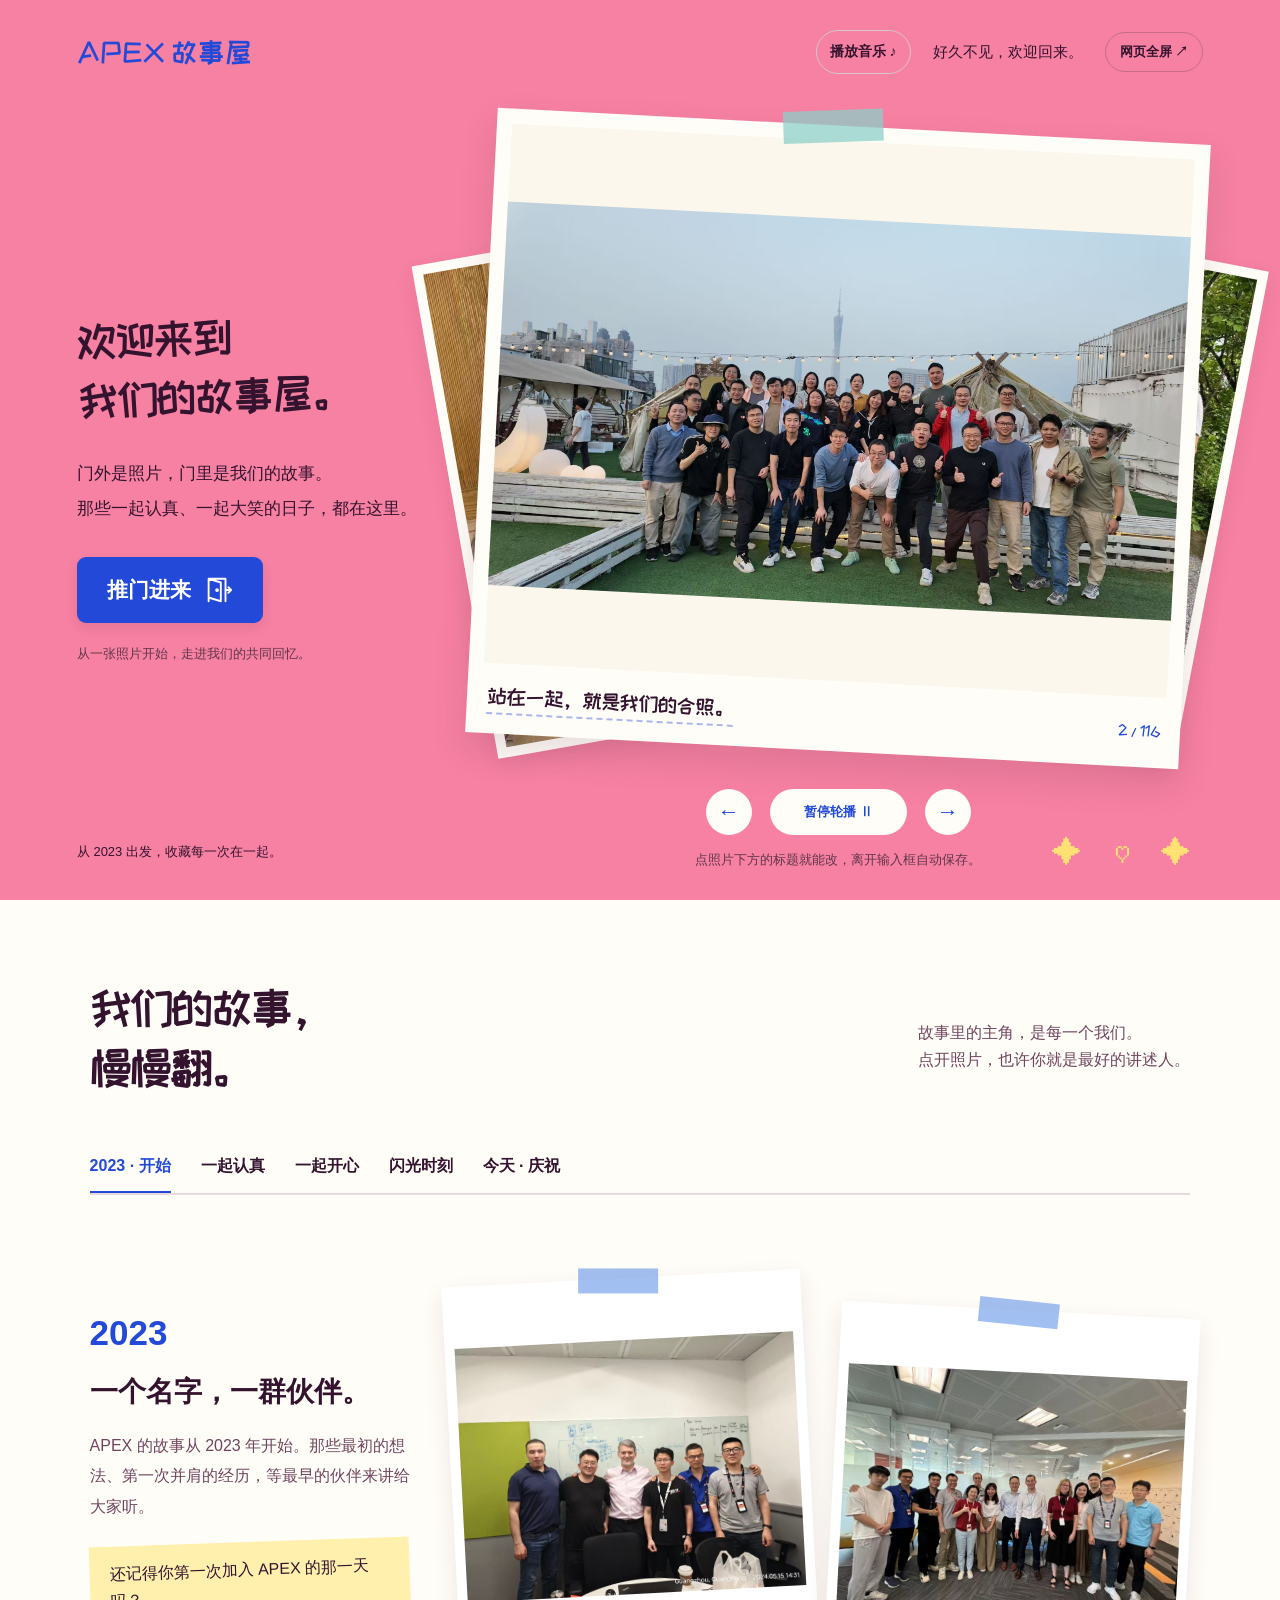
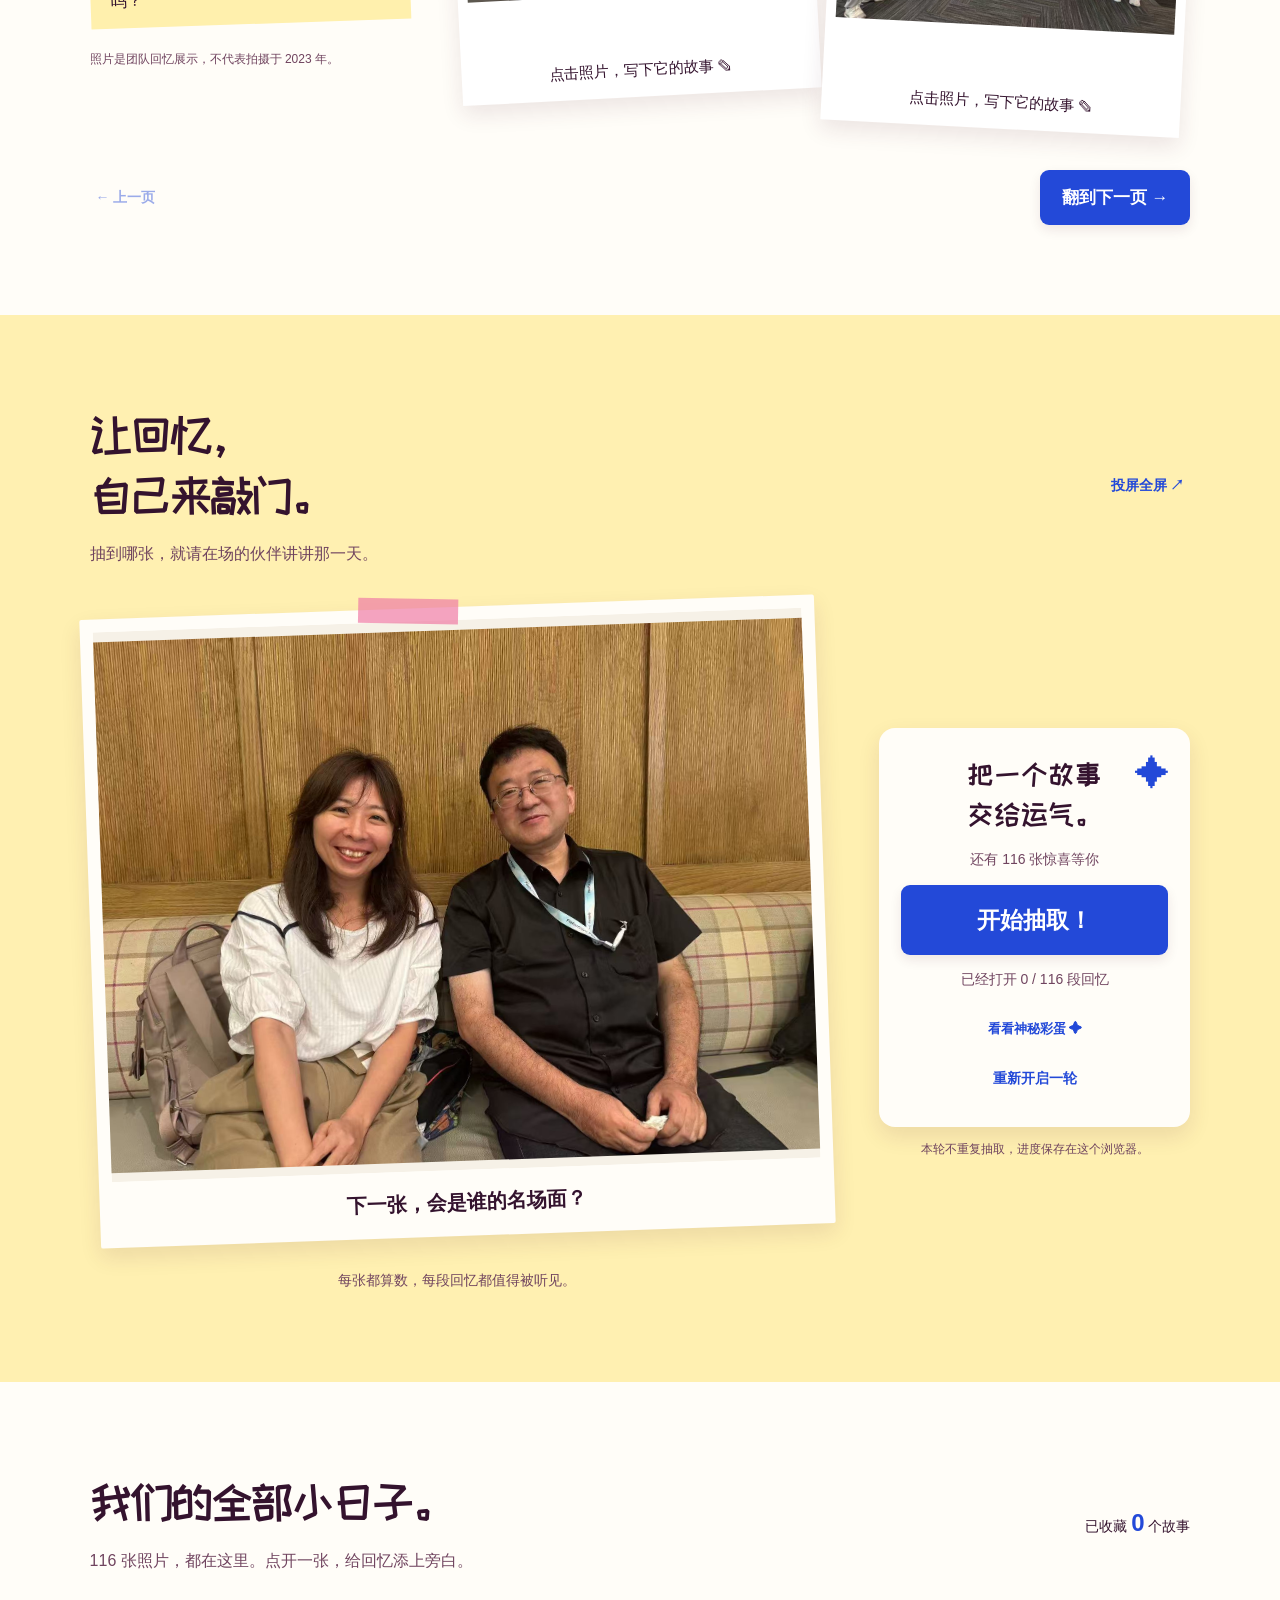
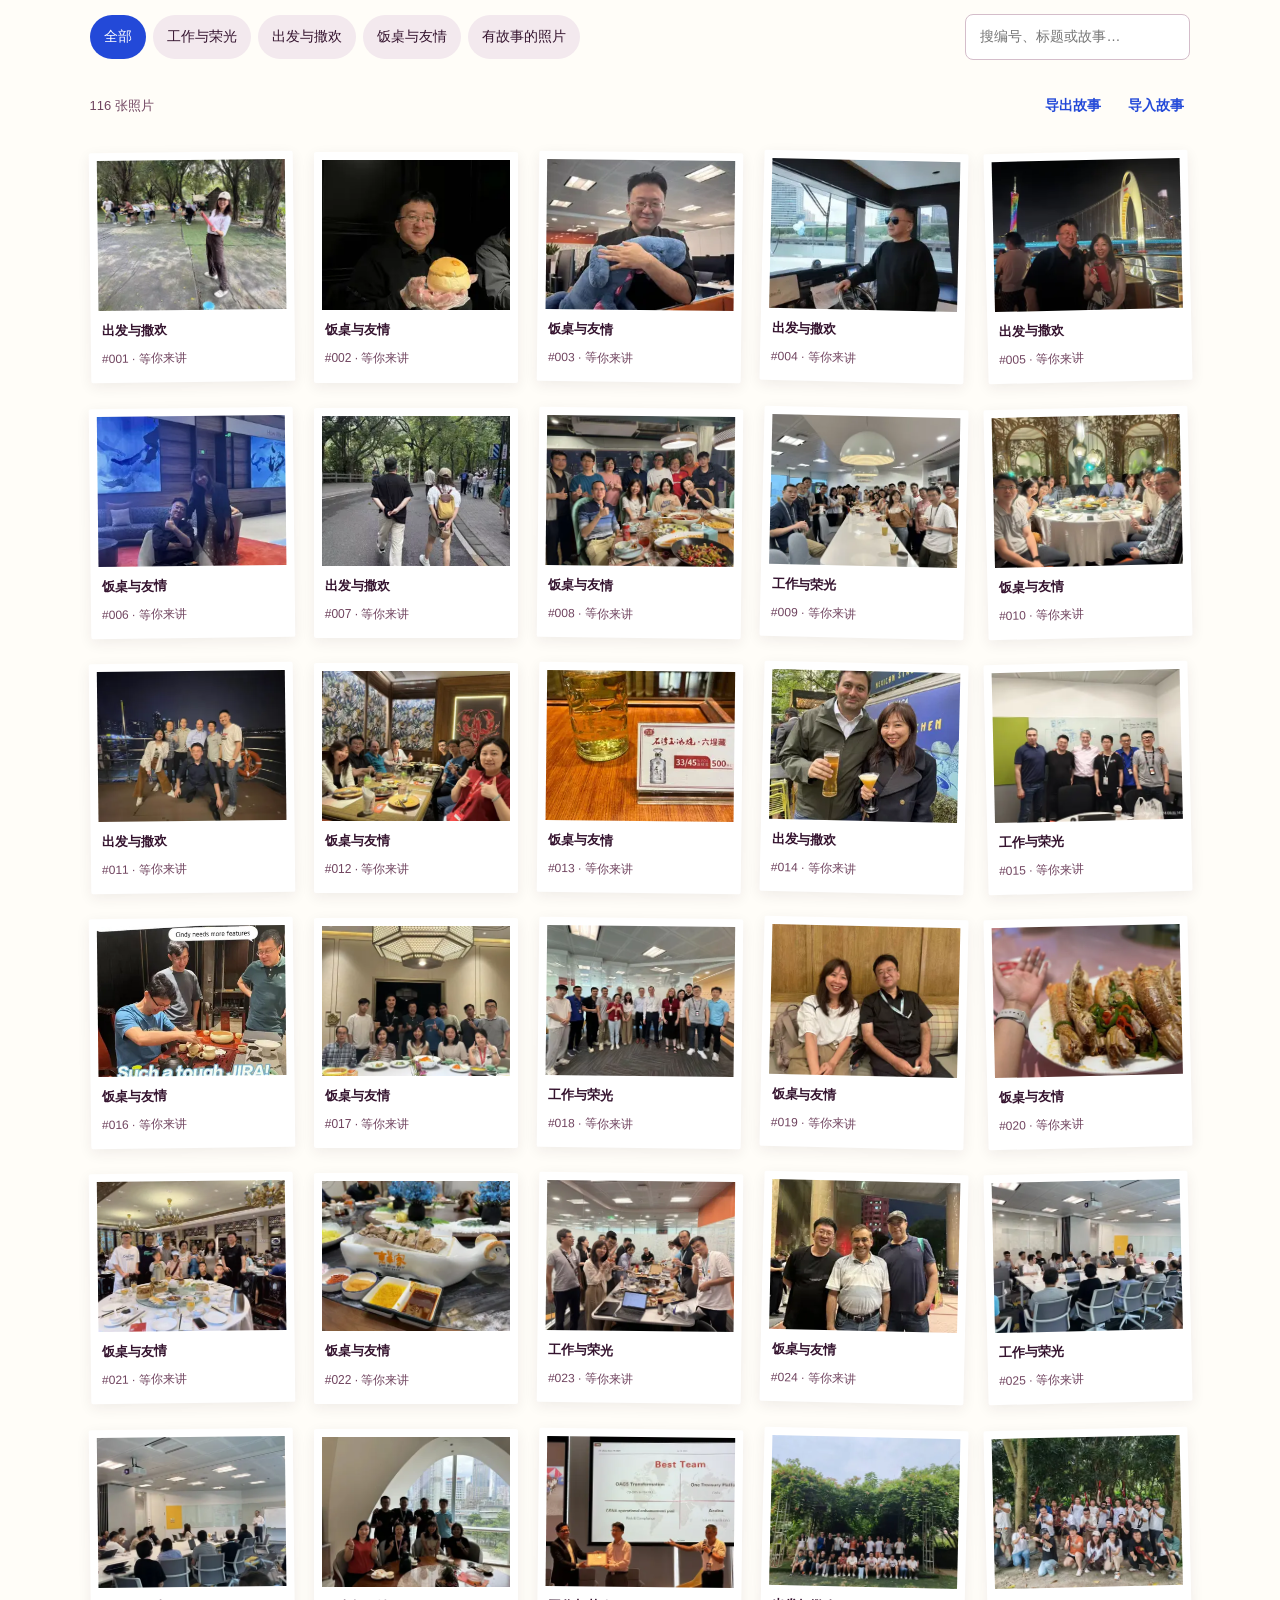
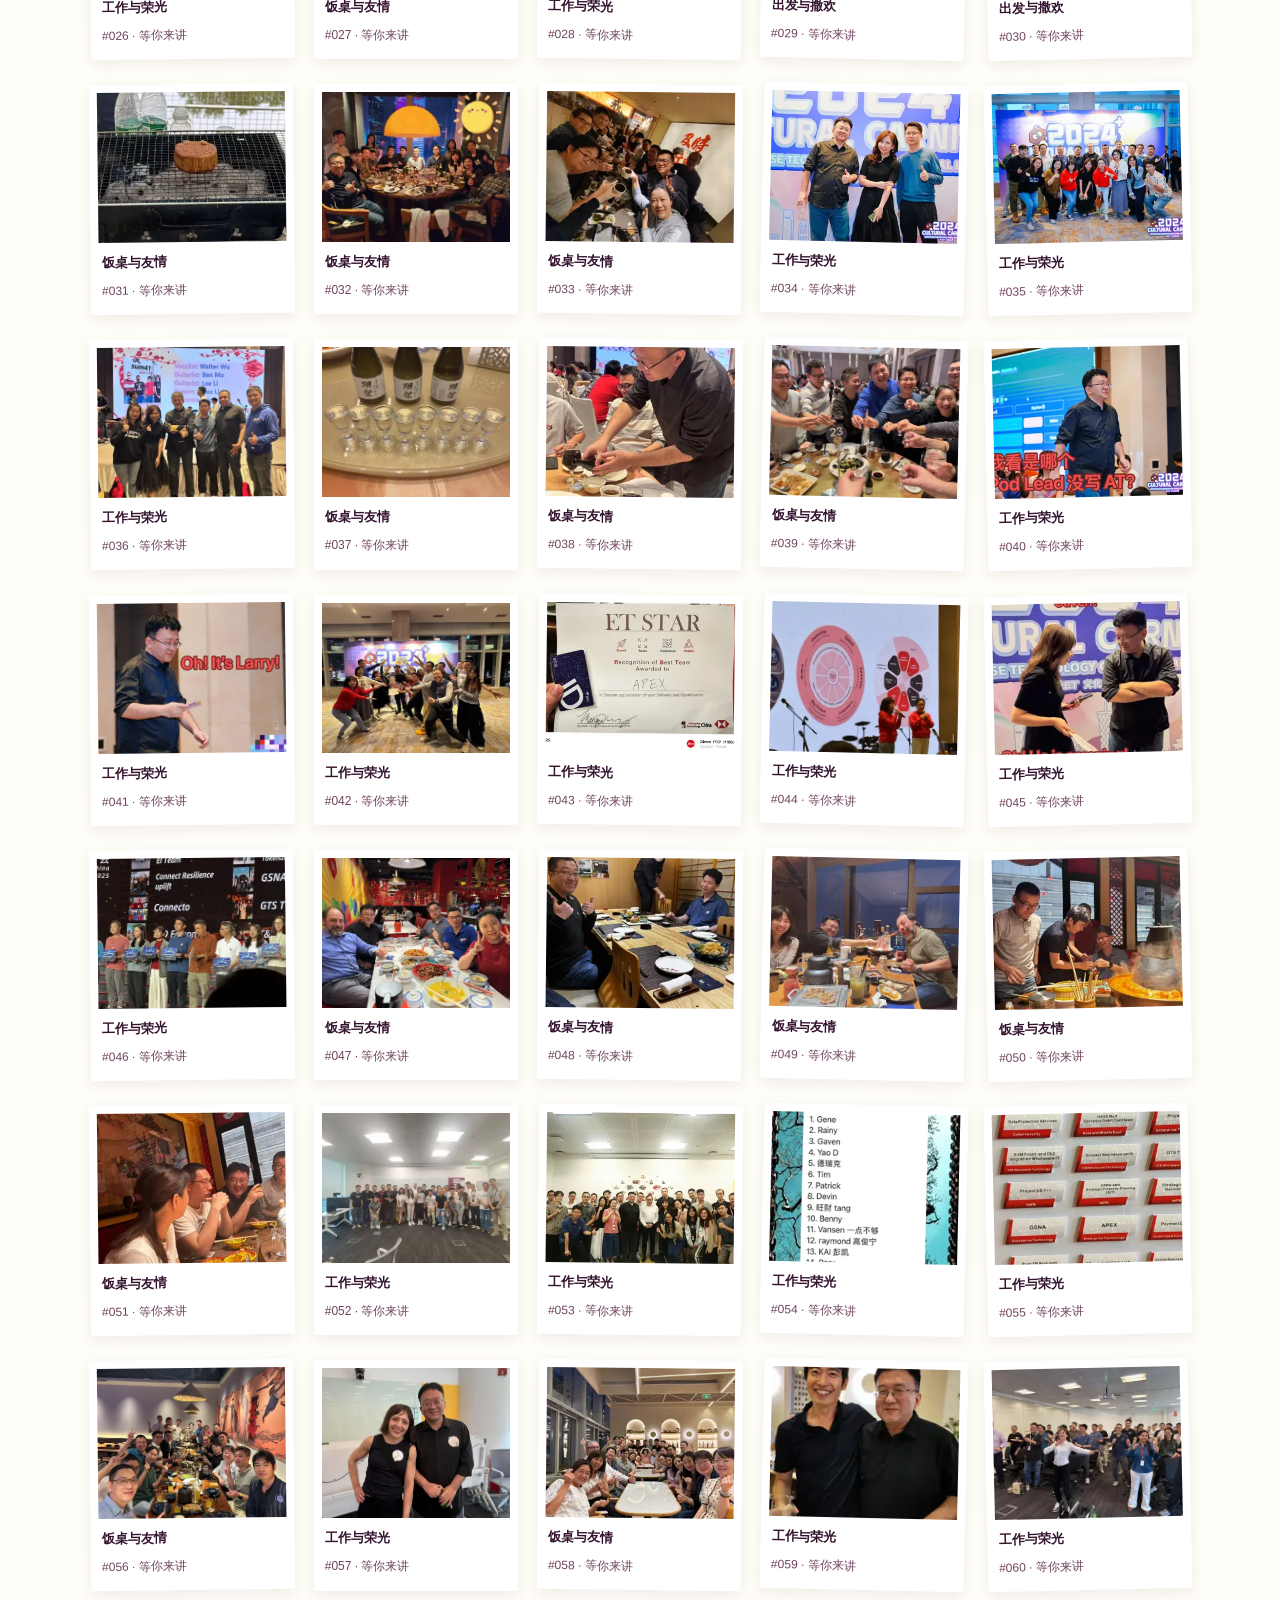
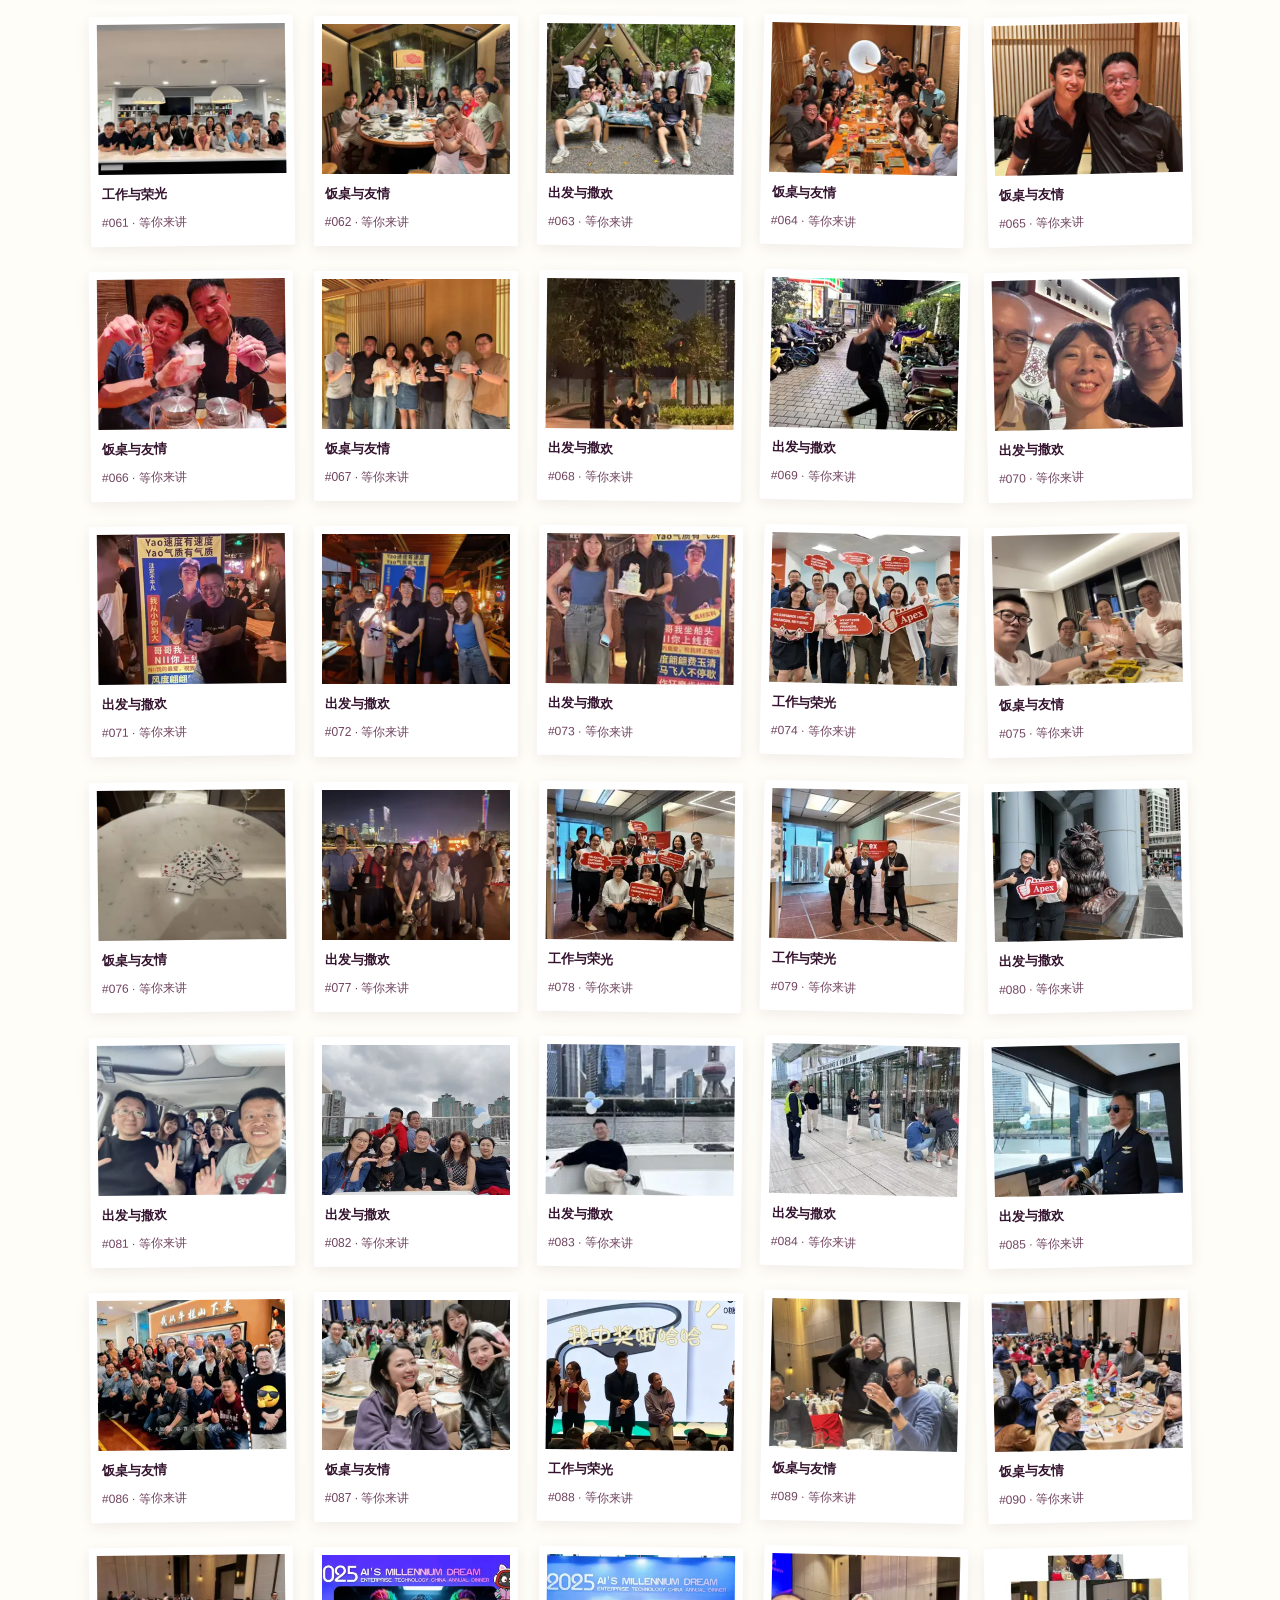
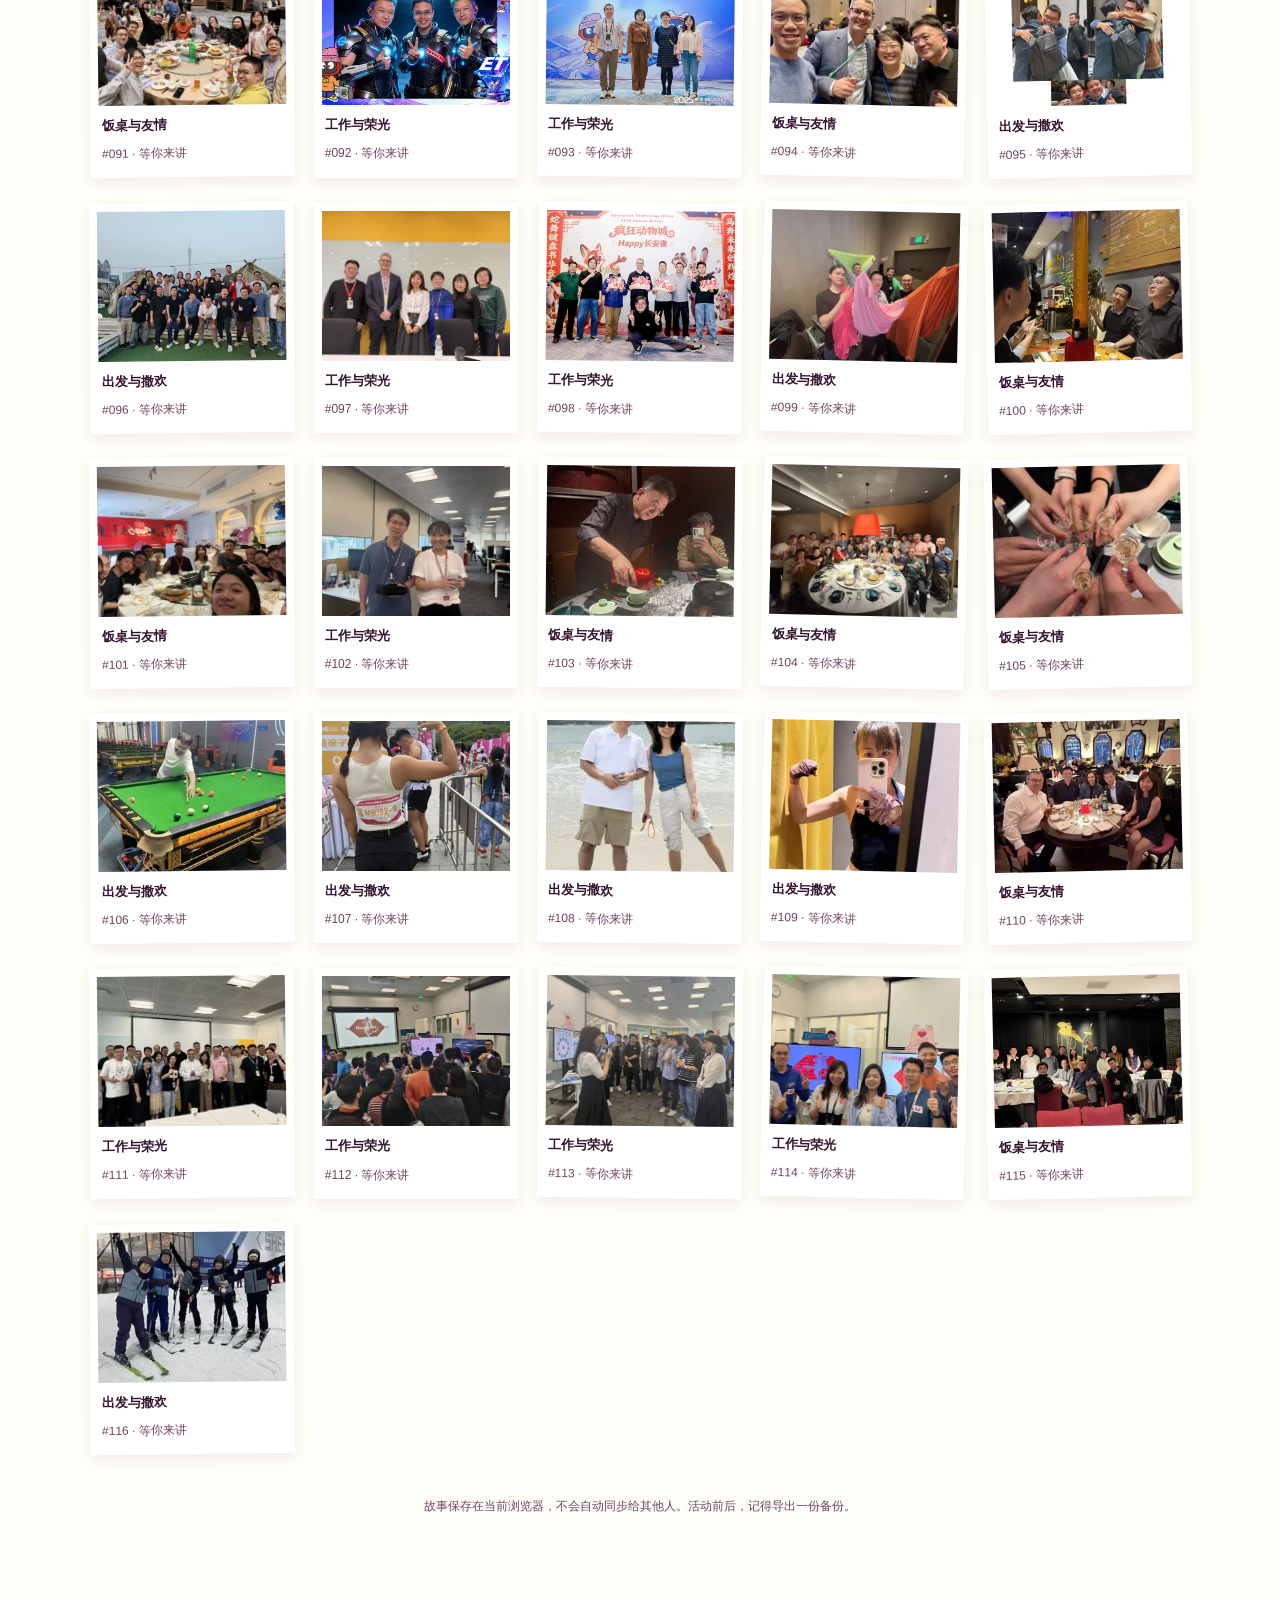
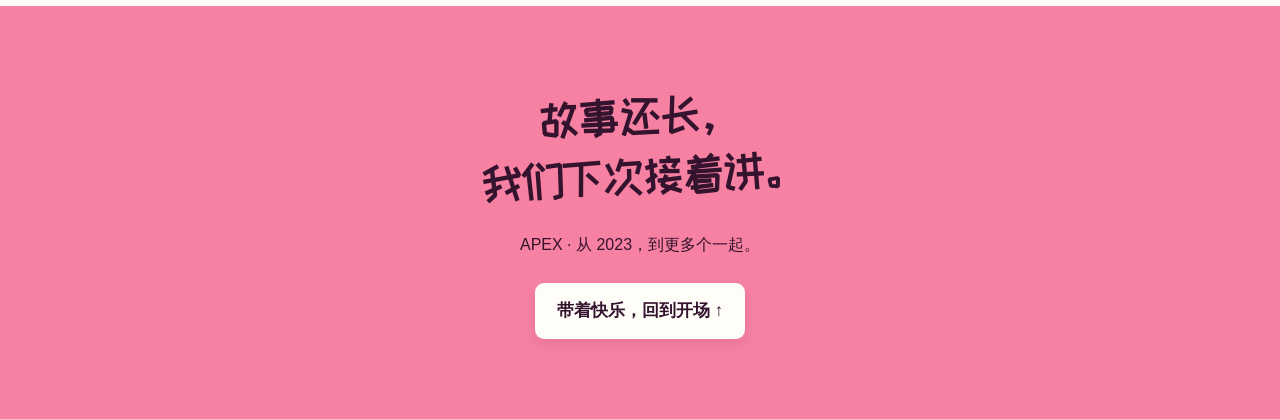
==== commit c187d738: "Add playful dual QR entry gate and memory draw surprise" ====
--- a/index.html
+++ b/index.html
@@ -1,9 +1,9 @@
-<!doctype html><html lang="zh-CN"><head><meta charset="utf-8"><meta name="viewport" content="width=device-width,initial-scale=1"><meta name="theme-color" content="#f681a2"><meta name="description" content="APEX 的庆祝故事屋：从2023出发，一起翻相册、抽回忆、讲故事。"><title>APEX · 今天值得庆祝！</title><link rel="stylesheet" href="style.css?v=hd-photos-2"></head><body class="welcome-open">
+<!doctype html><html lang="zh-CN"><head><meta charset="utf-8"><meta name="viewport" content="width=device-width,initial-scale=1"><meta name="theme-color" content="#f681a2"><meta name="description" content="APEX 的庆祝故事屋：从2023出发，一起翻相册、抽回忆、讲故事。"><title>APEX · 今天值得庆祝！</title><link rel="stylesheet" href="style.css?v=qr-surprise-1"></head><body class="welcome-open">
 <section id="welcomeScreen" class="welcome-screen" aria-labelledby="welcomeTitle"><div class="welcome-top"><span>APEX 故事屋</span><div class="welcome-top-actions"><button type="button" class="music" id="welcomeMusicToggle" aria-pressed="false">播放音乐 ♪</button><span>好久不见，欢迎回来。</span><button type="button" class="site-fullscreen" aria-pressed="false">网页全屏 ↗</button></div></div><div class="welcome-layout"><div class="welcome-copy"><h1 id="welcomeTitle">欢迎来到<br><span>我们的故事屋。</span></h1><p>门外是照片，门里是我们的故事。<br>那些一起认真、一起大笑的日子，都在这里。</p><button id="enterHouse" class="button blue enter-house">推门进来 <svg viewBox="0 0 32 32" aria-hidden="true"><path d="M6 28V4h18v24M6 4l13 4v20l-13-4M24 16h6m-3-3 3 3-3 3"/><circle cx="15" cy="16" r="1"/></svg></button><span class="welcome-footnote">从一张照片开始，走进我们的共同回忆。</span></div><div class="welcome-gallery" aria-label="团队照片轮播"><div class="carousel-peek peek-left" aria-hidden="true"><img id="welcomePrevImage" src="assets/photos/063.jpg" alt=""></div><figure class="welcome-polaroid"><span class="welcome-tape" aria-hidden="true"></span><img id="welcomeImage" src="assets/photos/019.jpg" alt="Cindy 和 Tun 的合照"><figcaption><span id="welcomeCaption" contenteditable="plaintext-only" role="textbox" aria-label="编辑当前照片标题" spellcheck="false" title="点击修改标题，离开输入框自动保存">有你们，真好！</span><span id="welcomeNumber">1 / 18</span></figcaption></figure><div class="carousel-peek peek-right" aria-hidden="true"><img id="welcomeNextImage" src="assets/photos/096.jpg" alt=""></div><div class="carousel-controls"><button id="welcomePrev" aria-label="上一张欢迎照片">←</button><button id="welcomePause" aria-pressed="false">暂停轮播 Ⅱ</button><button id="welcomeNext" aria-label="下一张欢迎照片">→</button></div><p class="carousel-hint">点照片下方的标题就能改，离开输入框自动保存。</p></div></div><div class="welcome-bottom"><span>从 2023 出发，收藏每一次在一起。</span><span aria-hidden="true">✦ ♡ ✦</span></div></section><div id="storyHouse" inert aria-hidden="true"><a class="skip" href="#story">跳到故事正文</a><div id="confetti" aria-hidden="true"></div><header><a class="brand" href="#">APEX <span>故事屋</span><svg class="spark" viewBox="0 0 40 40" aria-hidden="true"><path d="M20 2v10m0 16v10M2 20h10m16 0h10M7 7l7 7m12 12 7 7M7 33l7-7m12-12 7-7"/></svg></a><nav aria-label="主导航"><a href="#story">故事开场</a><a href="#lottery">回忆抽签</a><a href="#album">全部照片</a><button id="backOutside">门外相册</button></nav><button type="button" class="site-fullscreen header-fullscreen" aria-pressed="false">网页全屏 ↗</button><button id="musicToggle" class="music" aria-pressed="false">播放音乐 ♪</button></header>
 <main><section class="hero"><div class="party-flags" aria-hidden="true"><svg viewBox="0 0 1400 115" preserveAspectRatio="none"><path class="flag-string" d="M-20 0 Q700 135 1420 0"/><path fill="#2349d8" d="M50 12 125 22 80 83Z"/><path fill="#ffe273" d="M200 33 275 42 228 103Z"/><path fill="#fffdf8" d="M350 48 425 54 382 113Z"/><path fill="#85d1ba" d="M510 60 585 64 546 115Z"/><path fill="#2349d8" d="M670 65 745 65 708 115Z"/><path fill="#ffe273" d="M830 62 905 57 873 113Z"/><path fill="#fffdf8" d="M990 50 1065 43 1037 103Z"/><path fill="#85d1ba" d="M1150 31 1225 21 1195 83Z"/><path fill="#2349d8" d="M1300 9 1375 0 1348 62Z"/></svg></div><div class="banner-sprinkles" aria-hidden="true"></div><div class="party-balloon balloon-blue" aria-hidden="true"><span></span></div><div class="party-balloon balloon-yellow" aria-hidden="true"><span></span></div><div class="hero-copy"><h1><span>今天，</span><br><span>值得庆祝！</span></h1><p>从 2023 年的第一步，到每一次并肩的瞬间。<br>今天，把我们的故事再讲一遍。</p><div class="hero-actions"><a class="button blue" href="#story"><span aria-hidden="true">▶</span> 开启回忆之旅</a><a class="button paper" href="#lottery">抽一张，讲个故事 ↗</a></div><div class="cheer-row"><button id="cheerButton" class="cheer-button">给 Cindy & Tun 送上掌声 <span aria-hidden="true">✦</span></button><button id="cheerSoundToggle" class="cheer-sound-toggle" aria-pressed="true">欢呼声：开 ♪</button><span id="cheerCount" aria-live="polite">今天，快乐加倍！</span></div></div><div class="hero-collage spotlight" aria-label="Cindy 和 Tun 的庆祝合照"><button class="polaroid p3 hero-main-photo" onclick="openPhoto(19)"><img src="assets/photos/019.jpg" alt="Cindy 在左、Tun 在右的双人合照"><span class="celebration-sticker" aria-hidden="true">今天的快乐主角！</span><span class="main-photo-caption"><strong>Cindy <i>&</i> Tun</strong><small>有你们，真好！</small></span></button><button id="partyButton" class="star star1" aria-label="撒一把庆祝纸屑"><svg viewBox="0 0 110 110" aria-hidden="true"><path d="M55 5 69 34 103 38 78 63 83 98 55 81 25 98 30 63 6 38 40 34Z"/><ellipse cx="44" cy="51" rx="3.7" ry="6"/><ellipse cx="66" cy="51" rx="3.7" ry="6"/><path d="M47 65q8 9 16 0"/></svg></button><span class="handnote">把掌声送给你们。<br>— APEX ♡</span></div><div class="floating f1" aria-hidden="true">✦</div><div class="floating f2" aria-hidden="true">♡</div></section><div class="ribbon"><strong>一张照片，一个故事。</strong><span>往下翻，回到故事开始的地方 ↓</span></div>
 <section id="story" class="story section"><div class="section-top"><h2>我们的故事，<br>慢慢翻。</h2><p>故事里的主角，是每一个我们。<br>点开照片，也许你就是最好的讲述人。</p></div><div class="chapter-tabs" aria-label="故事章节"><button data-chapter="0" aria-current="step">2023 · 开始</button><button data-chapter="1">一起认真</button><button data-chapter="2">一起开心</button><button data-chapter="3">闪光时刻</button><button data-chapter="4">今天 · 庆祝</button></div><div id="chapterContent" class="chapter-content"><div class="chapter-copy"><span id="chapterYear" class="year"></span><h3 id="chapterTitle"></h3><p id="chapterText"></p><blockquote id="chapterQuestion"></blockquote><small id="chapterNote"></small></div><div id="chapterImages" class="chapter-images"></div></div><div class="chapter-controls"><button id="chapterPrev" class="text-button">← 上一页</button><button id="chapterNext" class="button blue">翻到下一页 →</button></div></section>
-<section id="lottery" class="lottery section"><div class="section-top"><div><h2>让回忆，<br>自己来敲门。</h2><p>抽到哪张，就请在场的伙伴讲讲那一天。</p></div><div class="projection-tools"><small id="imageQuality" aria-live="polite"></small><button id="photoFit" class="text-button" aria-pressed="false" hidden>铺满屏幕</button><button id="fullscreen" class="text-button">投屏全屏 ↗</button></div></div><div class="draw-layout"><div class="draw-left"><div id="drawStage" class="draw-stage polaroid" role="button" tabindex="0" aria-label="打开当前照片大图和故事"><img id="drawImage" src="assets/photos/019.jpg" alt="当前抽取的团队回忆照片"><h3 id="drawTitle" aria-live="polite">下一张，会是谁的名场面？</h3></div><p class="draw-hint">每张都算数，每段回忆都值得被听见。</p></div><div class="draw-right"><div class="ticket"><span class="ticket-star" aria-hidden="true">✦</span><h3>把一个故事<br>交给运气。</h3><p id="remaining">116 张惊喜等你</p><button id="drawBtn" class="button blue draw-button">开始抽取！</button><p id="drawCount" aria-live="polite">已经打开 0 / 116 段回忆</p><button id="resetDraw" class="text-button">重新开启一轮</button></div><div id="drawResult" class="result" hidden><strong>话筒交给记得这一天的人。</strong><p id="drawPrompt"></p><button id="tellStory" class="text-button">把故事写下来 ↗</button></div><p class="storage-note">本轮不重复抽取，进度保存在这个浏览器。</p></div></div></section>
+<section id="lottery" class="lottery section"><div class="section-top"><div><h2>让回忆，<br>自己来敲门。</h2><p>抽到哪张，就请在场的伙伴讲讲那一天。</p></div><div class="projection-tools"><small id="imageQuality" aria-live="polite"></small><button id="photoFit" class="text-button" aria-pressed="false" hidden>铺满屏幕</button><button id="fullscreen" class="text-button">投屏全屏 ↗</button></div></div><div class="draw-layout"><div class="draw-left"><div id="drawStage" class="draw-stage polaroid" role="button" tabindex="0" aria-label="打开当前照片大图和故事"><img id="drawImage" src="assets/photos/019.jpg" alt="当前抽取的团队回忆照片"><div id="drawEgg" hidden><span class="egg-stamp">隐藏款！</span><div class="egg-codes"><figure><img src="assets/qr-sunny.jpg" alt="Sunny 的微信收款码"><figcaption>Sunny 的快乐基金</figcaption></figure><figure><img src="assets/qr-fish.jpg" alt="Fish 的微信收款码"><figcaption>Fish 的快乐基金</figcaption></figure></div></div><h3 id="drawTitle" aria-live="polite">下一张，会是谁的名场面？</h3></div><p class="draw-hint">每张都算数，每段回忆都值得被听见。</p></div><div class="draw-right"><div class="ticket"><span class="ticket-star" aria-hidden="true">✦</span><h3>把一个故事<br>交给运气。</h3><p id="remaining">116 张惊喜等你</p><button id="drawBtn" class="button blue draw-button">开始抽取！</button><p id="drawCount" aria-live="polite">已经打开 0 / 116 段回忆</p><button id="previewEgg" class="text-button egg-preview">看看神秘彩蛋 ✦</button><button id="resetDraw" class="text-button">重新开启一轮</button></div><div id="drawResult" class="result" hidden><strong>话筒交给记得这一天的人。</strong><p id="drawPrompt"></p><button id="tellStory" class="text-button">把故事写下来 ↗</button></div><p class="storage-note">本轮不重复抽取，进度保存在这个浏览器。</p></div></div></section>
 <section id="album" class="album section"><div class="section-top"><div><h2>我们的全部小日子。</h2><p>116 张照片，都在这里。点开一张，给回忆添上旁白。</p></div><span class="story-count">已收藏 <b id="savedCount">0</b> 个故事</span></div><div class="album-toolbar"><div class="filters" aria-label="相册筛选"><button data-filter="全部" aria-pressed="true">全部</button><button data-filter="工作与荣光" aria-pressed="false">工作与荣光</button><button data-filter="出发与撒欢" aria-pressed="false">出发与撒欢</button><button data-filter="饭桌与友情" aria-pressed="false">饭桌与友情</button><button data-filter="有故事" aria-pressed="false">有故事的照片</button></div><label class="search"><span class="sr-only">搜索编号或故事</span><input id="search" type="search" placeholder="搜编号、标题或故事…"></label></div><div class="album-meta"><span id="photoCount">照片正在就位…</span><div><button id="exportStories" class="text-button">导出故事</button><button id="importStories" class="text-button">导入故事</button><input id="importFile" type="file" accept="application/json,.json" hidden></div></div><div id="grid" class="photo-grid"></div><p id="empty" hidden>这里还没有照片。换个筛选，或给一张照片写下故事吧。</p><p class="backup-note">故事保存在当前浏览器，不会自动同步给其他人。活动前后，记得导出一份备份。</p></section>
 <footer><h2>故事还长，<br>我们下次接着讲。</h2><p>APEX · 从 2023，到更多个一起。</p><a href="#" class="button paper">带着快乐，回到开场 ↑</a></footer></main></div>
 <dialog id="photoDialog" aria-labelledby="detailTitle"><button id="closePhoto" class="close" aria-label="关闭照片">×</button><div class="detail-layout"><div class="detail-media"><img id="detailImage" src="assets/photos/019.jpg" alt=""><div class="photo-nav"><button id="prevPhoto" class="text-button">← 上一张</button><button id="nextPhoto" class="text-button">下一张 →</button></div><small id="qualityNote" hidden>这张原图尺寸较小，保留它，是为了保留这段回忆。</small></div><div class="detail-story"><p id="detailNumber"></p><h2 id="detailTitle">这张照片，你还记得吗？</h2><p id="storyPrompt"></p><label for="storyTitle">照片标题（修改后自动保存）</label><input id="storyTitle" maxlength="80" placeholder="比如：那次笑到停不下来的团建"><label for="storyText">那一天发生了什么？</label><textarea id="storyText" maxlength="5000" rows="7" placeholder="什么时候、在哪里，谁在场？当时最好笑或最难忘的是什么？"></textarea><button id="saveStory" class="button blue">收藏这段回忆</button><p id="saveStatus" role="status"></p><small>文字保存在当前浏览器。可在相册中导出备份。</small></div></div></dialog>
-<dialog id="resetDialog" aria-labelledby="resetTitle" class="reset-dialog"><h2 id="resetTitle">再开一轮回忆？</h2><p>只清空抽签进度，已经写好的故事会保留。</p><div><button id="cancelReset" class="button paper">继续这一轮</button><button id="confirmReset" class="button blue">开启新一轮</button></div></dialog><div id="toast" role="status"></div><audio id="cheerSound" src="assets/cheer.mp3" preload="auto"></audio><audio id="music" src="assets/celebration.wav" loop preload="metadata"></audio><script src="photos-data.js?v=hd-photos-2" defer></script><script src="app.js?v=hd-photos-2" defer></script></body></html>
+<dialog id="eggDialog" aria-labelledby="eggTitle"><div class="egg-paper"><span class="egg-kicker">APEX 故事屋 · 快乐入场券</span><h2 id="eggTitle">等等，故事屋还有门票？！</h2><p id="eggText">扫码解锁我们的故事，快乐基金随意打赏。<br>两位收款嘉宾，已经准备就绪。</p><div class="egg-codes"><figure><img src="assets/qr-sunny.jpg" alt="Sunny 的微信收款码"><figcaption>Sunny 的快乐基金</figcaption></figure><figure><img src="assets/qr-fish.jpg" alt="Fish 的微信收款码"><figcaption>Fish 的快乐基金</figcaption></figure></div><p class="egg-joke">哈哈，开玩笑的！不付款也能进入，扫码和打赏都随你开心。</p><div class="egg-actions"><button id="eggUnlock" class="button blue">已扫码，放我进去 →</button><button id="eggSkip" class="text-button">先欠着，直接进屋 ↗</button></div></div></dialog><dialog id="resetDialog" aria-labelledby="resetTitle" class="reset-dialog"><h2 id="resetTitle">再开一轮回忆？</h2><p>只清空抽签进度，已经写好的故事会保留。</p><div><button id="cancelReset" class="button paper">继续这一轮</button><button id="confirmReset" class="button blue">开启新一轮</button></div></dialog><div id="toast" role="status"></div><audio id="cheerSound" src="assets/cheer.mp3" preload="auto"></audio><audio id="music" src="assets/celebration.wav" loop preload="metadata"></audio><script src="photos-data.js?v=qr-surprise-1" defer></script><script src="app.js?v=qr-surprise-1" defer></script></body></html>
--- a/style.css
+++ b/style.css
@@ -115,3 +115,10 @@
 .welcome-top-actions{display:flex;align-items:center;gap:22px}.site-fullscreen{border:1px solid #70445f55;border-radius:24px;padding:8px 14px;font-size:13px;font-weight:750;white-space:nowrap;min-height:40px}.site-fullscreen:hover{background:var(--yellow)}html:fullscreen{background:var(--paper);overflow-y:auto}html:fullscreen body{min-height:100dvh}.header-fullscreen{margin-left:auto}header nav{margin-left:auto}
 @media(max-width:1050px){header{gap:12px}header nav{gap:18px}.site-fullscreen{padding:7px 10px;font-size:12px}}
 @media(max-width:700px){.welcome-top-actions{gap:8px}.welcome-top-actions>span{display:none}.site-fullscreen{font-size:11px;min-height:34px;padding:6px 9px}.header-fullscreen{margin-left:auto}header nav{margin-left:0;gap:19px}header{column-gap:8px}}
+
+#eggDialog{width:min(94vw,1000px);max-width:1000px;max-height:94dvh;overflow-y:auto;background:var(--yellow);border:5px solid var(--ink);border-radius:24px}.egg-paper{padding:30px 40px;text-align:center;position:relative}.egg-kicker{display:inline-block;background:var(--pink);padding:5px 20px;border-radius:30px;font-size:13px;font-weight:800;rotate:-2deg}.egg-paper h2{font-size:38px;margin:17px 0 10px;line-height:1.4}.egg-paper>p{font-size:15px;margin:10px 0 18px}.egg-codes{display:flex;justify-content:center;gap:28px;min-width:0}.egg-codes figure{margin:0;padding:12px 12px 8px;background:var(--paper);border:2px solid var(--ink);box-shadow:5px 6px 0 #34132e22;flex:1;max-width:290px;min-width:0;rotate:-2deg}.egg-codes figure:nth-child(2){rotate:2deg}.egg-codes img{width:100%;height:260px;display:block;object-fit:contain}.egg-codes figcaption{font-weight:750;font-size:14px;margin-top:6px}.egg-paper .egg-joke{font-size:12px;color:#593d35;margin:22px 0 16px}.egg-actions{display:flex;align-items:center;justify-content:center;gap:20px;flex-wrap:wrap}.egg-actions .button{font-size:18px;padding:13px 24px}.egg-actions .text-button{font-size:14px}.egg-preview{display:block;margin:15px auto 6px;font-size:13px}.egg-stage{background:var(--pink)!important}#drawEgg{position:relative;padding:20px 10px 5px}.egg-stamp{display:inline-block;background:var(--yellow);padding:4px 22px;margin:0 0 20px;border-radius:25px;font-family:Celebrate,sans-serif;font-size:27px;rotate:-5deg}#drawEgg .egg-codes img{height:clamp(210px,23vw,340px)}#drawEgg .egg-codes{gap:20px}#drawEgg .egg-codes figure{max-width:330px}#lottery.is-projecting #drawEgg{flex:1;min-height:0;display:flex;flex-direction:column;justify-content:center}#lottery.is-projecting #drawEgg .egg-codes img{height:min(53vh,550px)}#lottery.is-projecting #drawEgg .egg-codes figure{max-width:410px}#lottery.is-projecting #drawEgg .egg-codes figcaption{color:var(--ink)}
+@media(max-width:700px){.egg-paper{padding:23px 15px}.egg-paper h2{font-size:27px}.egg-paper>p{font-size:13px}.egg-codes{gap:12px}.egg-codes figure{padding:6px 5px}.egg-codes img{height:auto;aspect-ratio:828/1124}.egg-codes figcaption{font-size:11px}.egg-kicker{font-size:11px}.egg-actions{gap:12px;flex-direction:column}.egg-actions .button{font-size:16px}.egg-paper .egg-joke{font-size:11px}#drawEgg{padding:12px 0}#drawEgg .egg-codes{gap:10px}#drawEgg .egg-codes img{height:auto;aspect-ratio:828/1124}#drawEgg .egg-codes figcaption{font-size:10px}}
+
+/* Keep the QR squares large enough to scan, without altering their source files. */
+.egg-codes figure{overflow:hidden}.egg-codes img{object-fit:cover;object-position:center 40%;height:300px}.egg-codes figcaption{position:relative;background:var(--paper);padding:5px 0}#drawEgg .egg-codes img{object-fit:cover;object-position:center 40%}
+@media(max-width:700px){.egg-codes img{height:auto;aspect-ratio:1;object-fit:cover}#drawEgg .egg-codes img{aspect-ratio:1}}
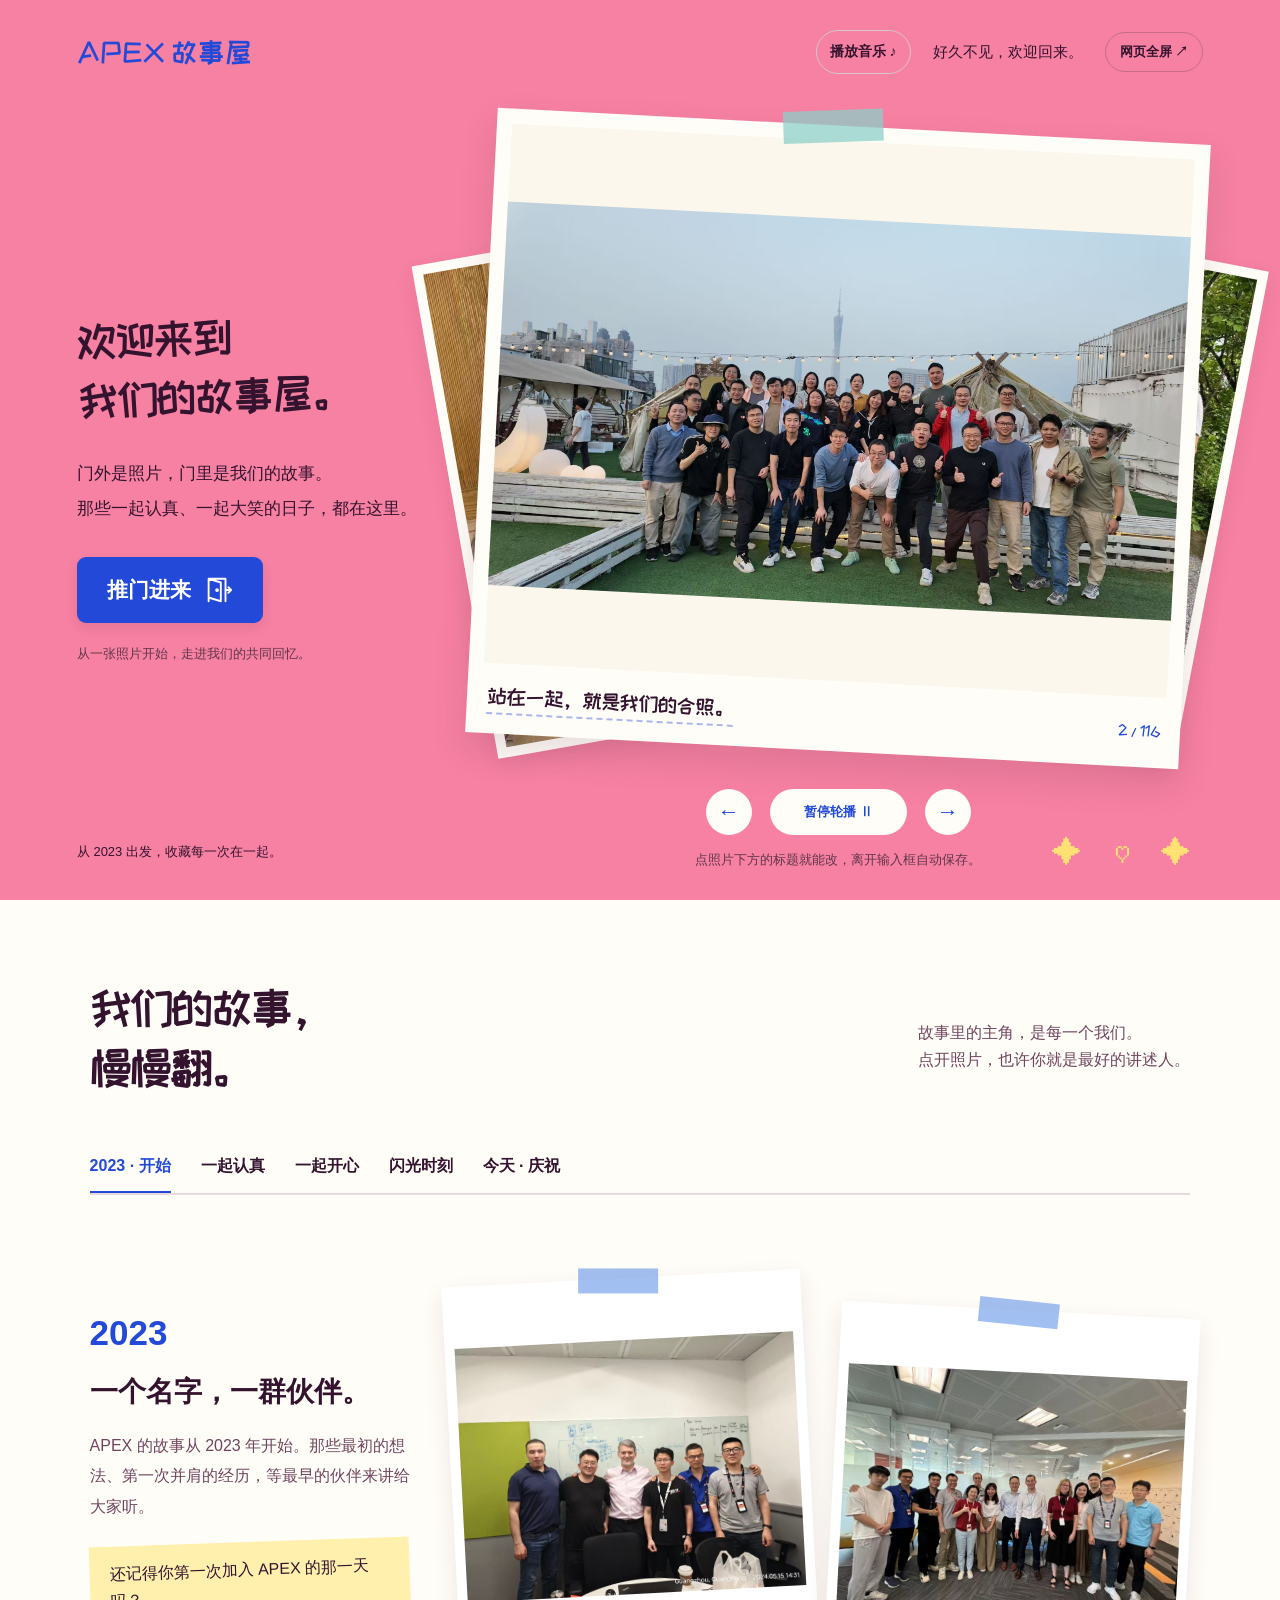
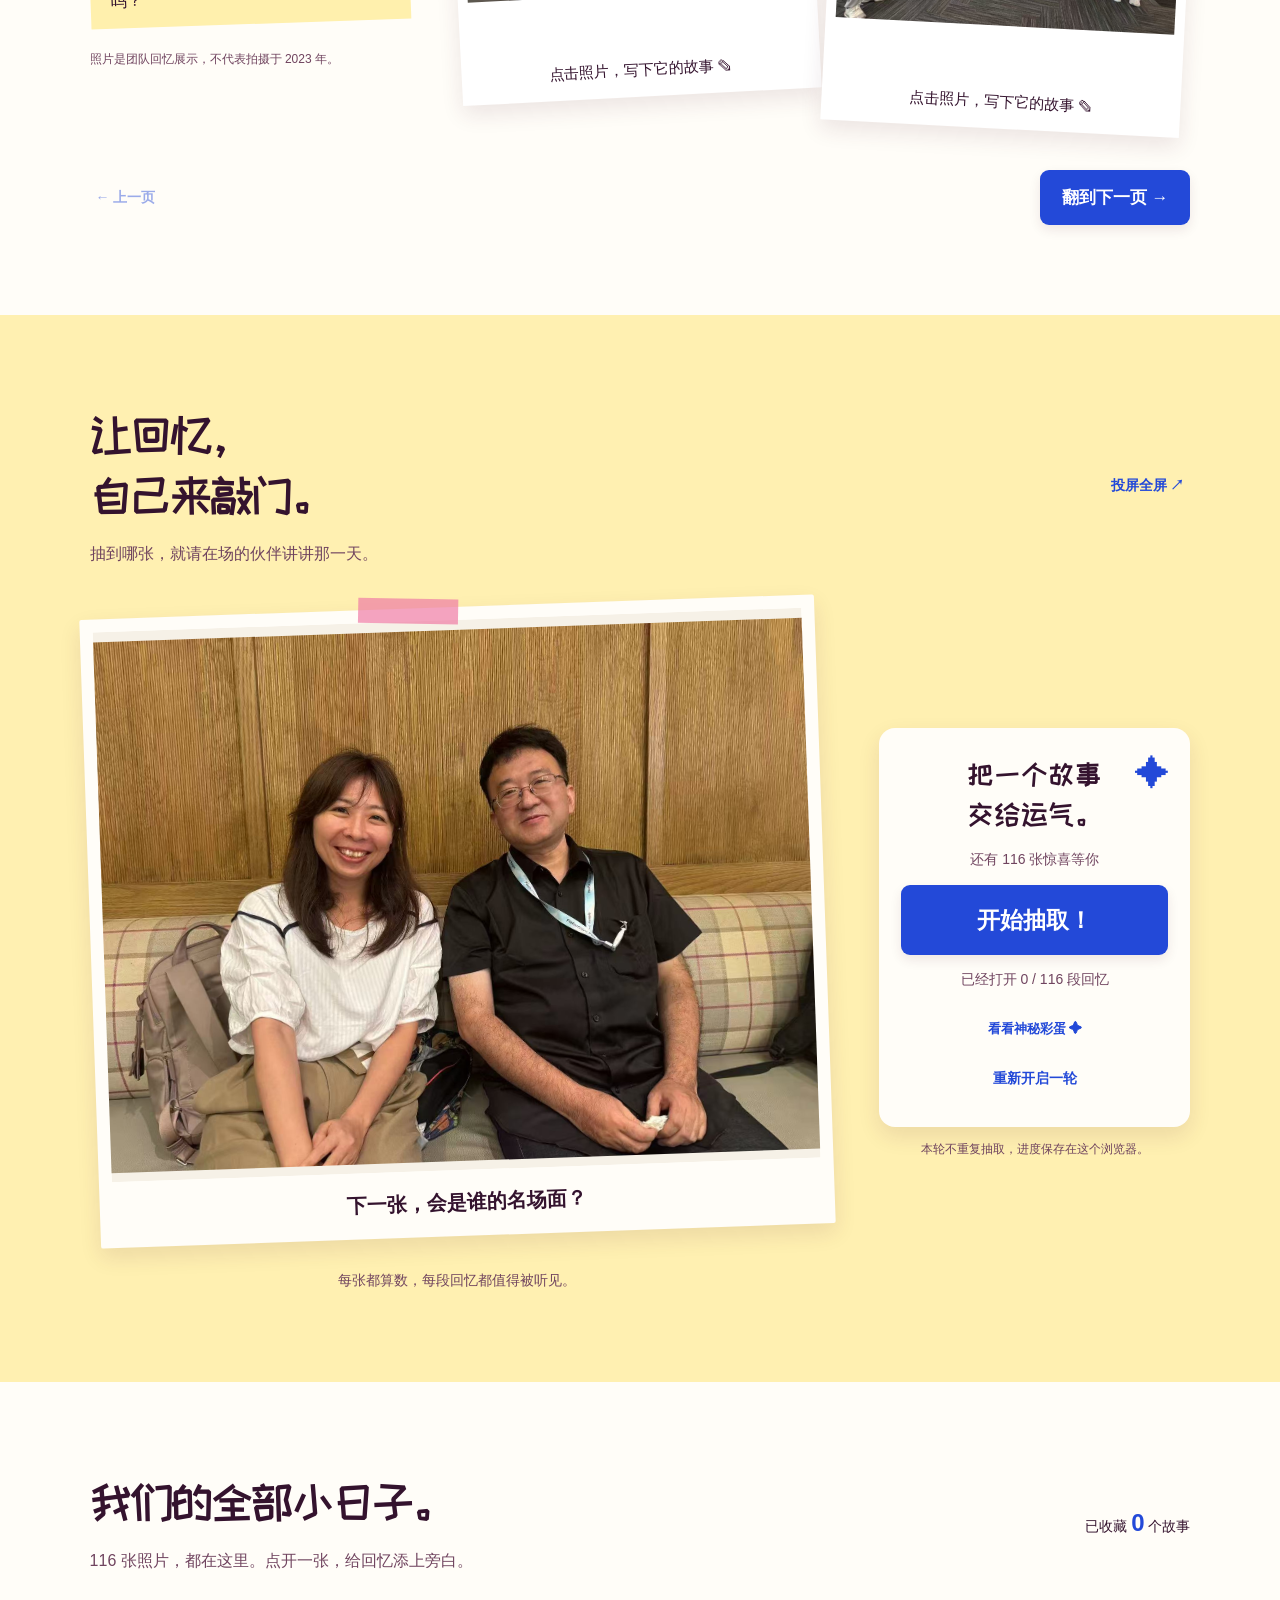
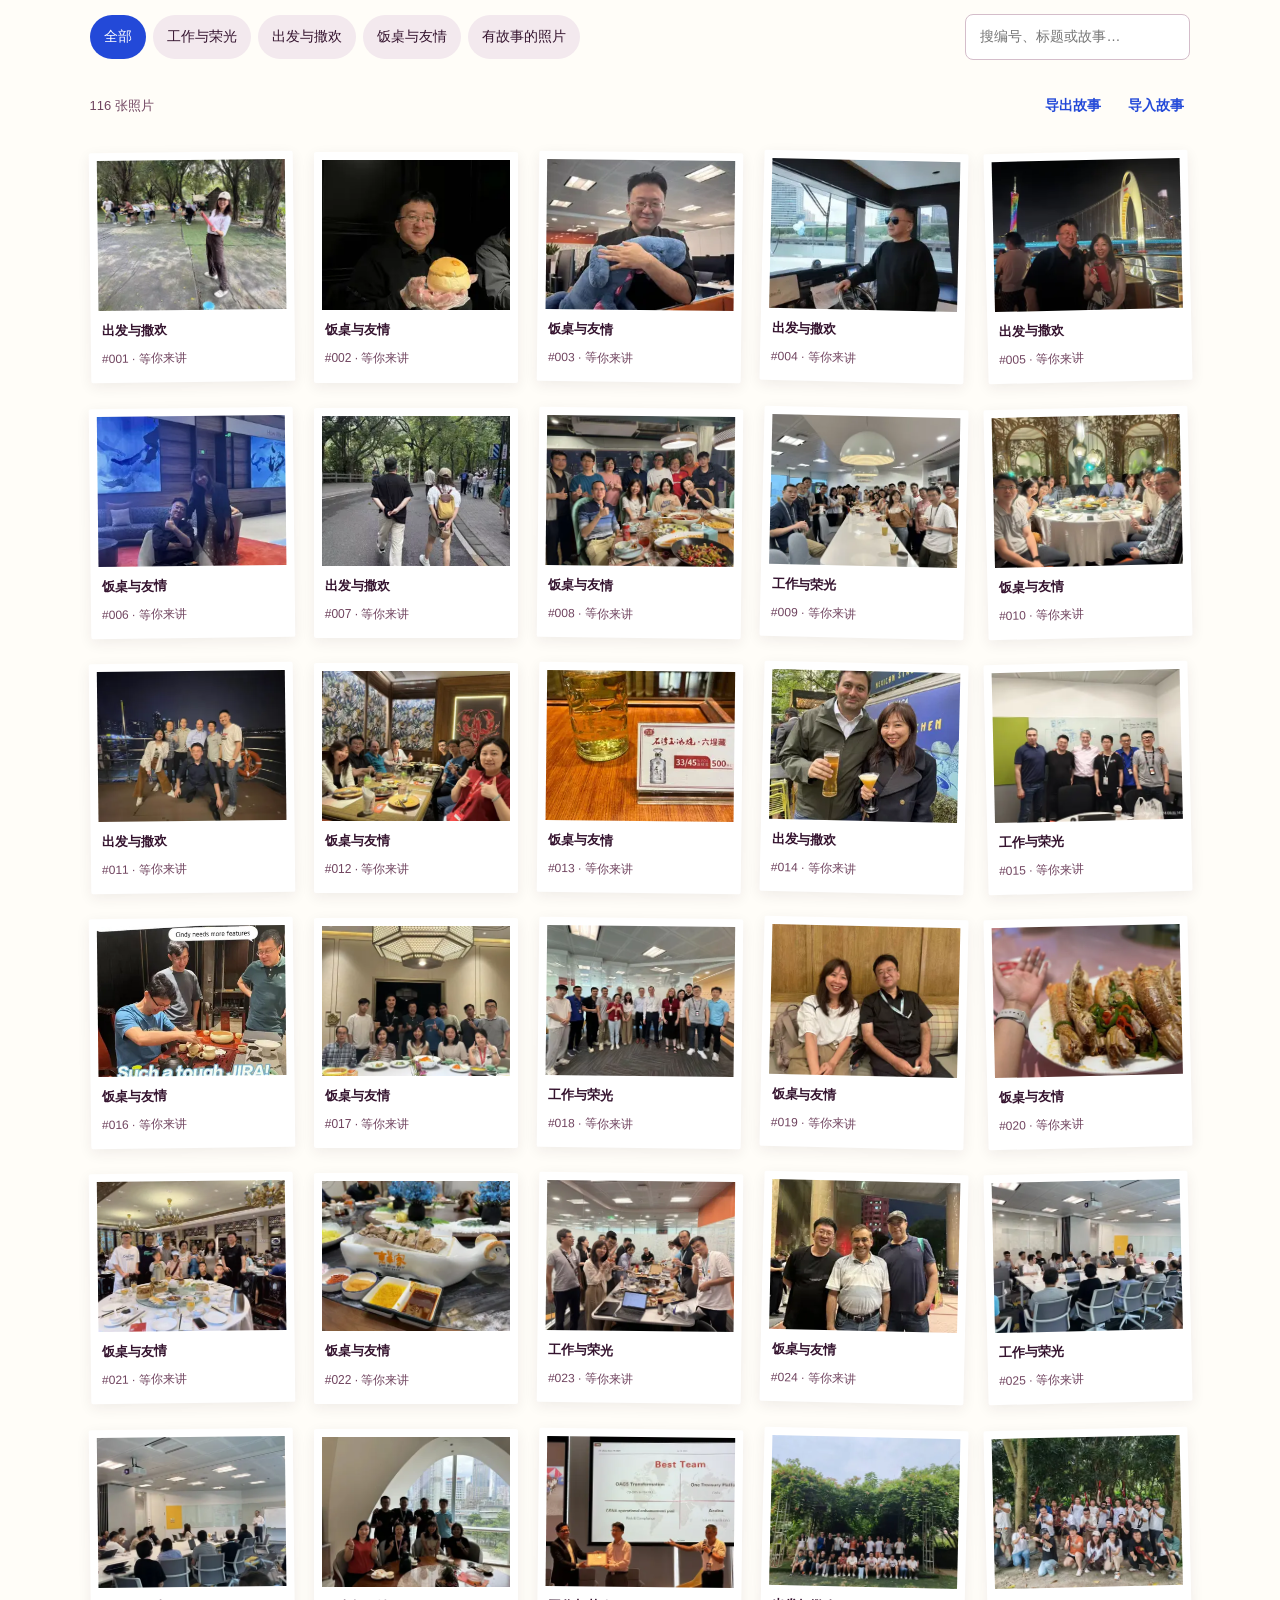
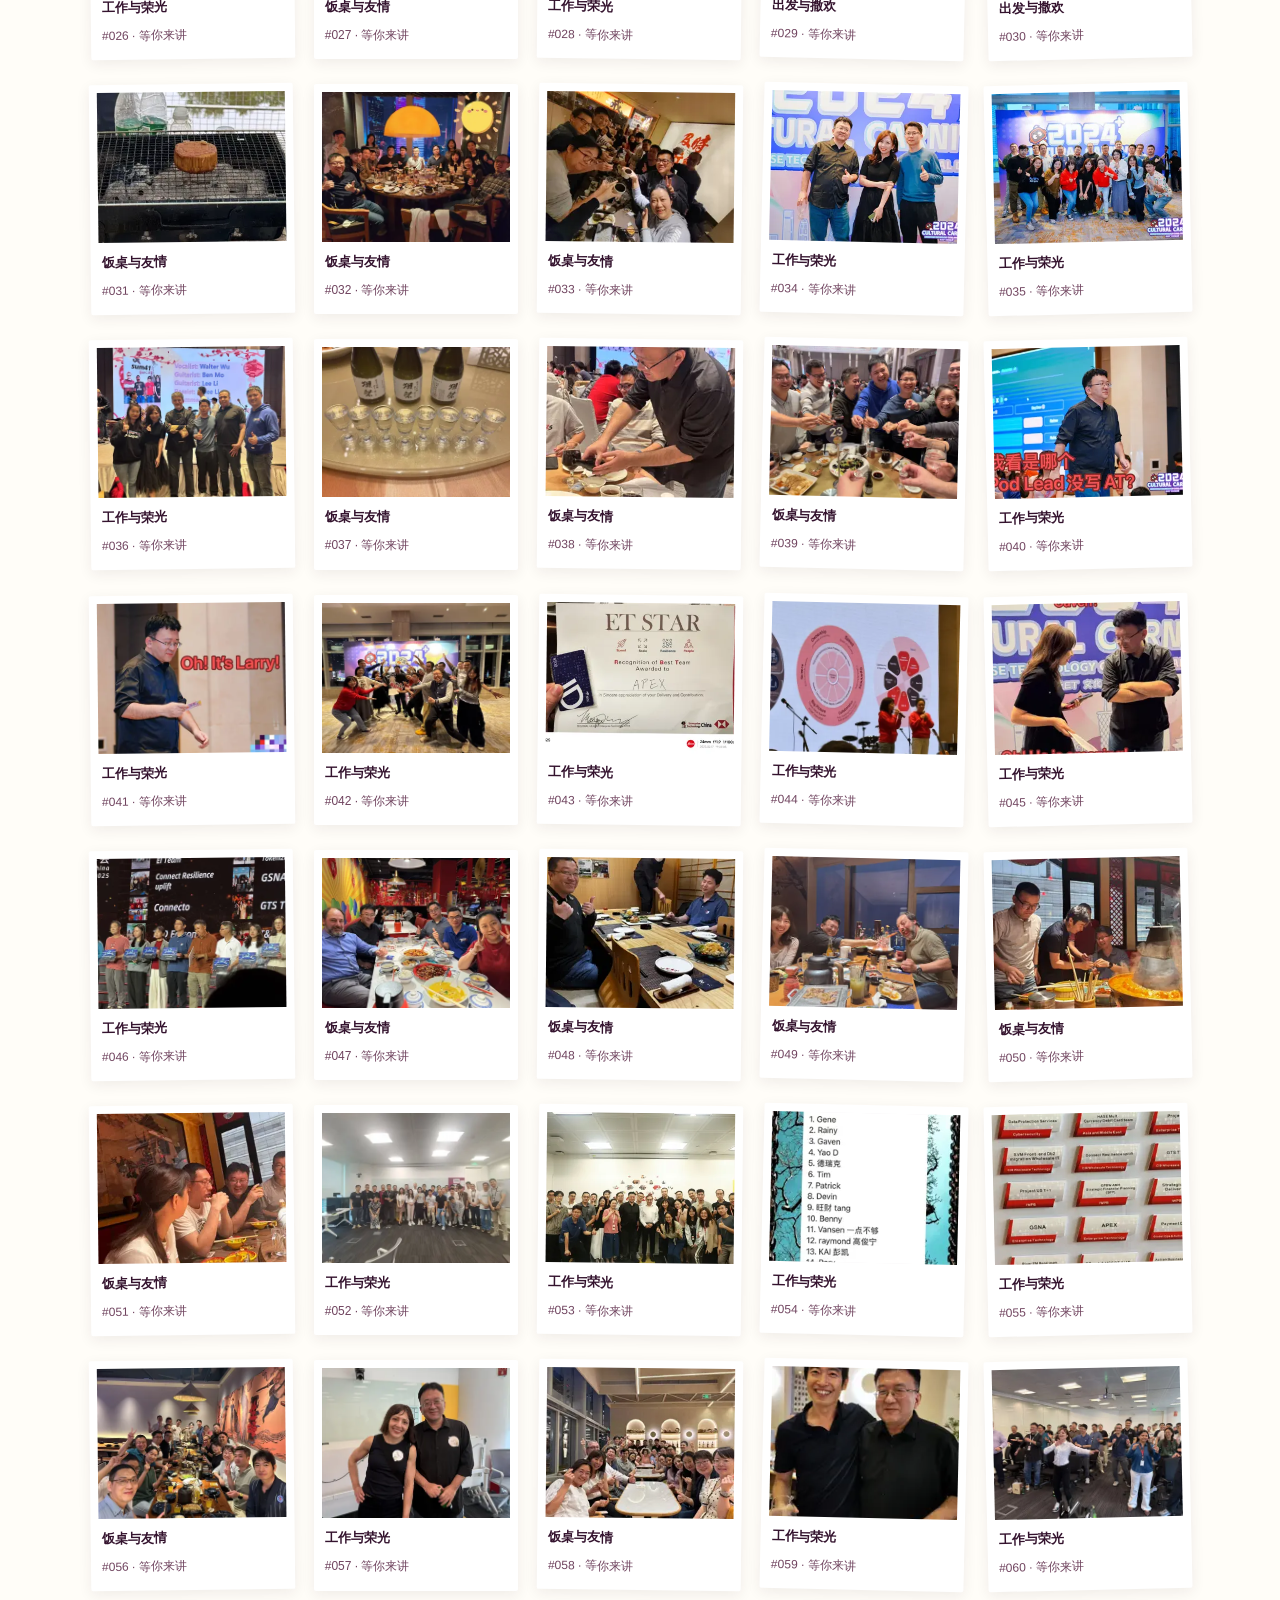
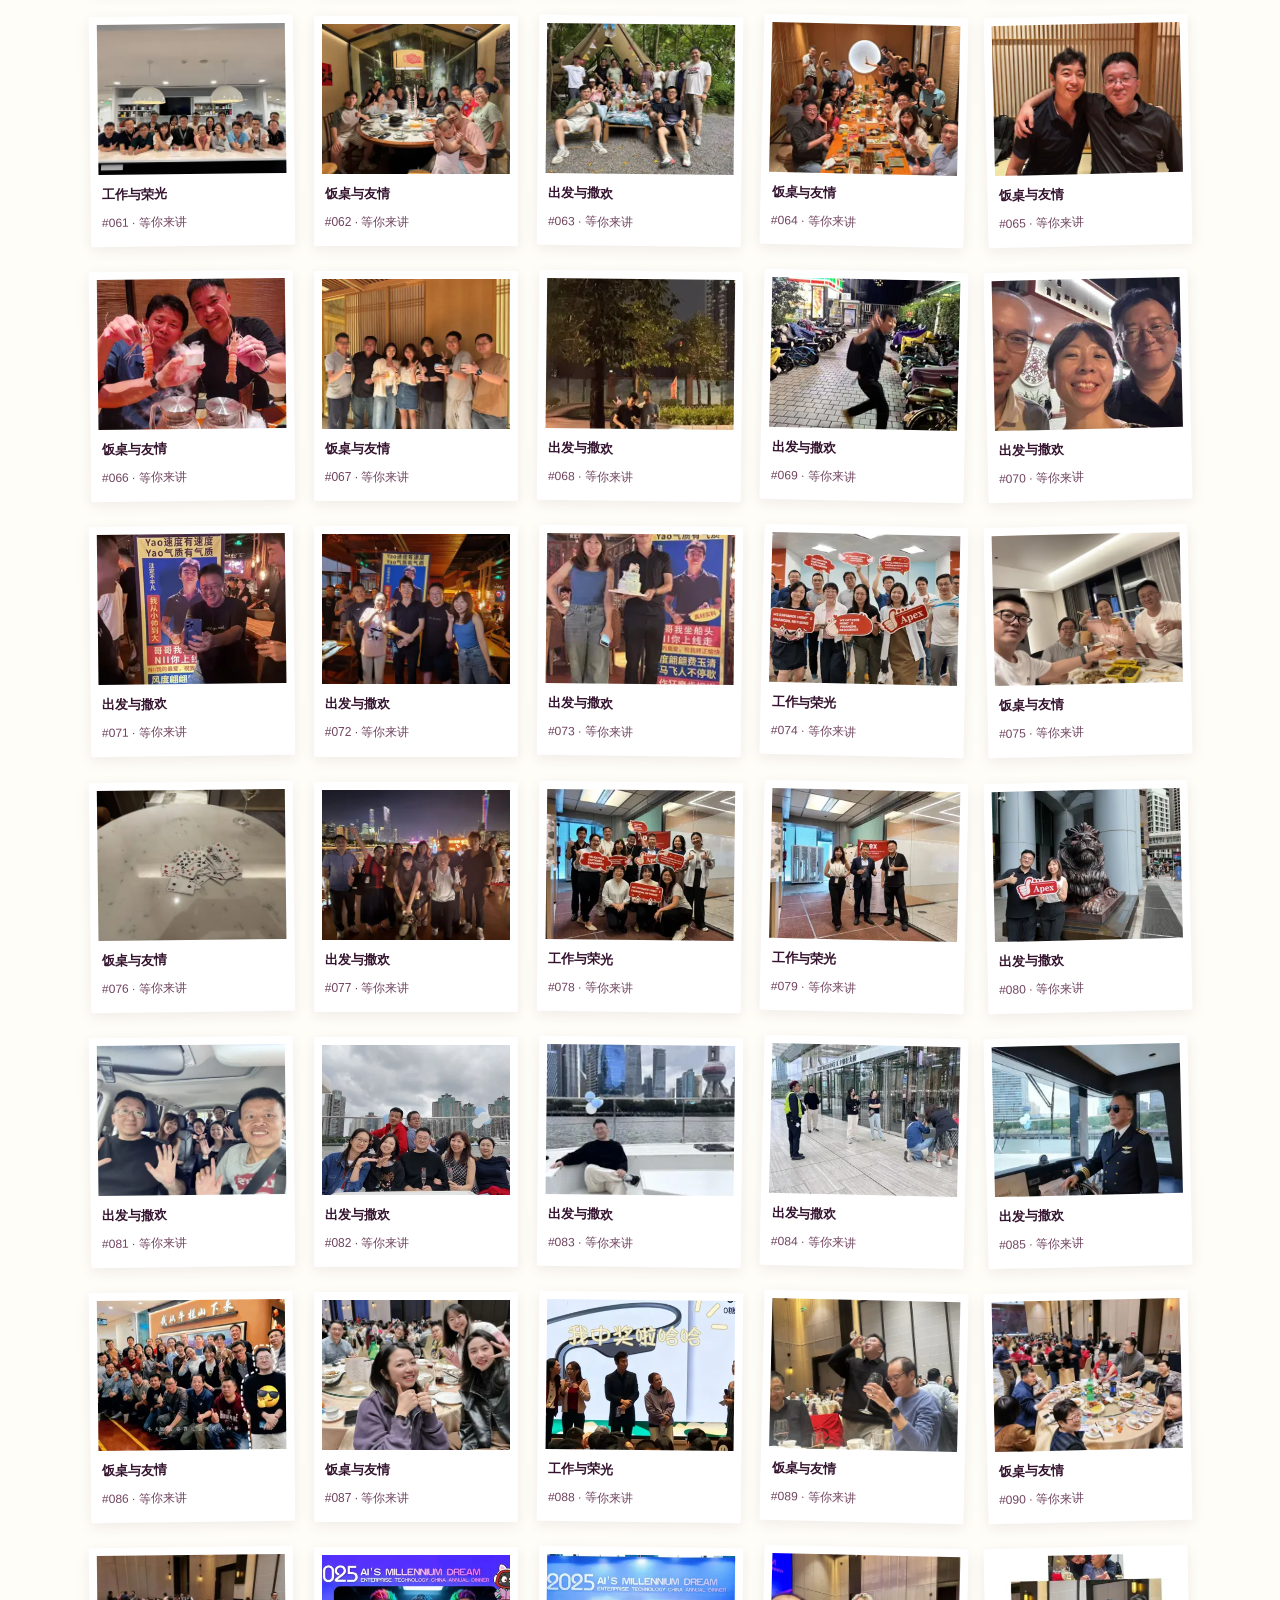
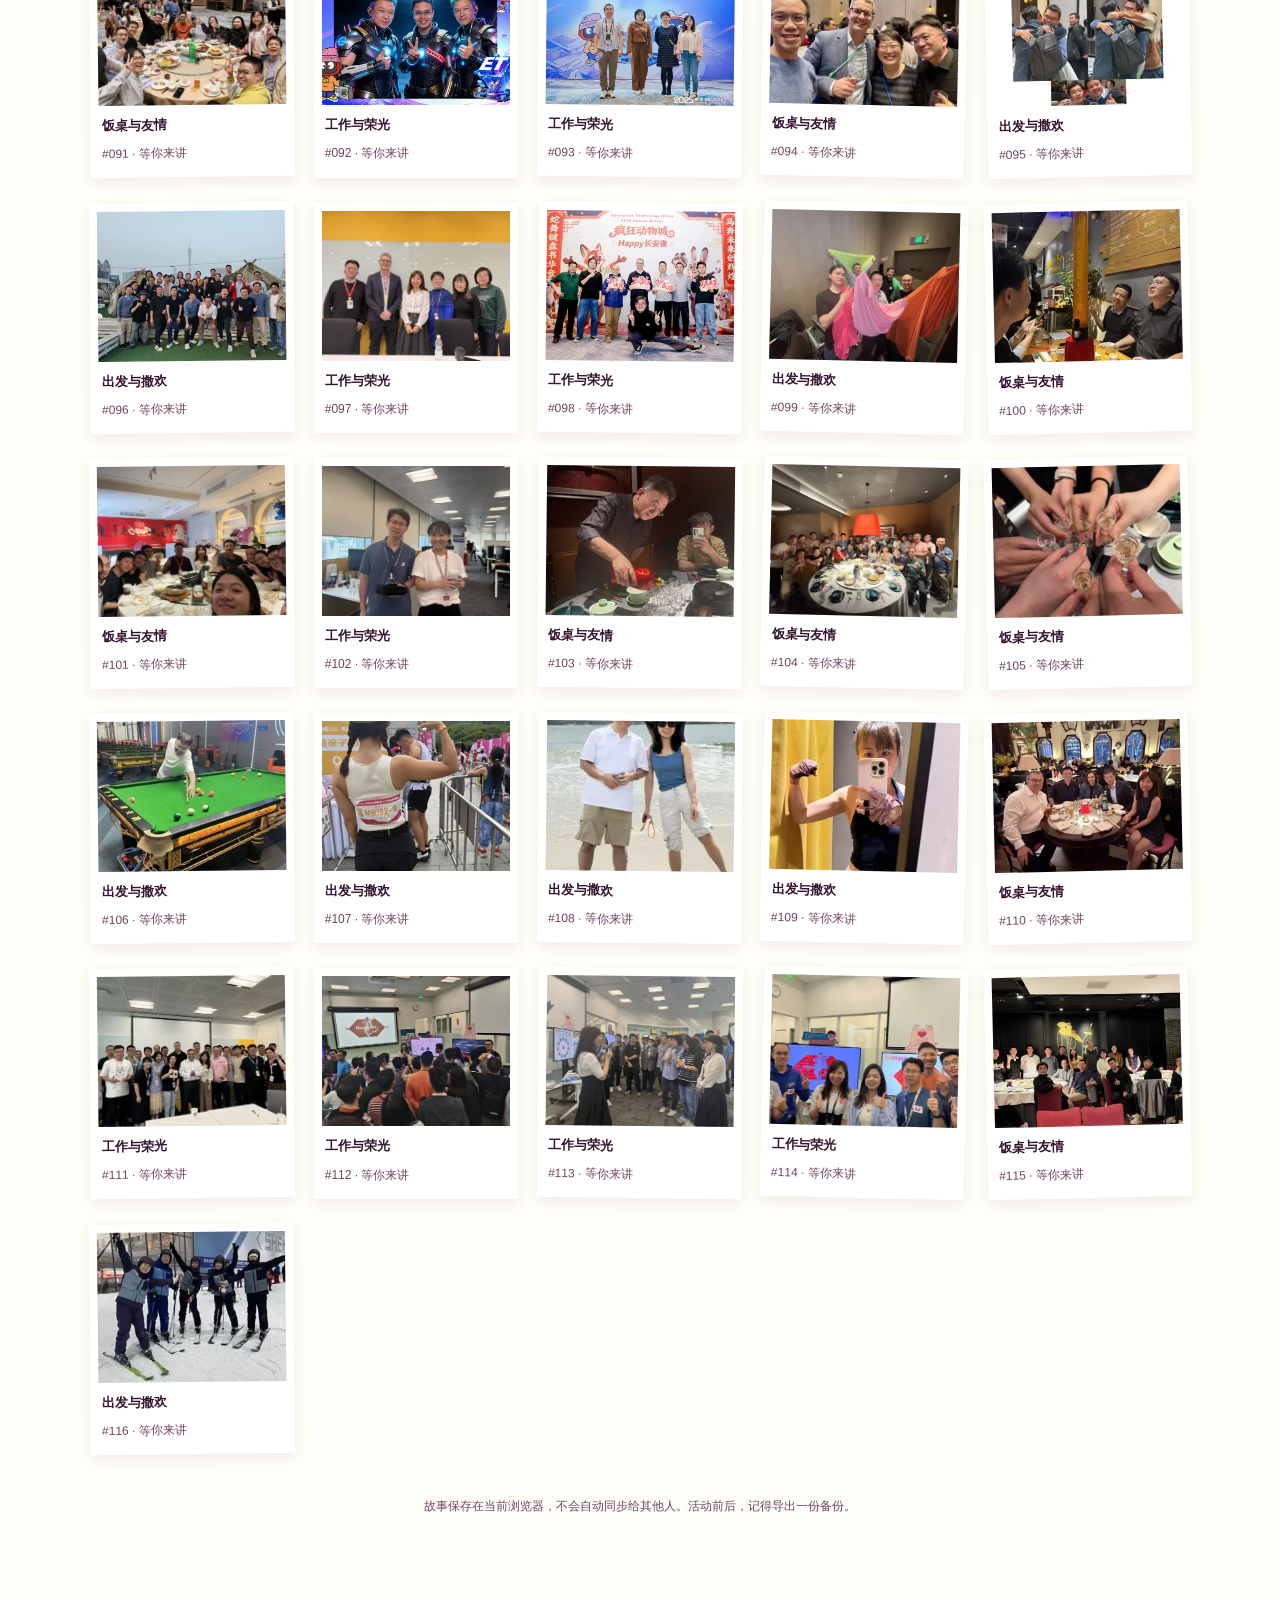
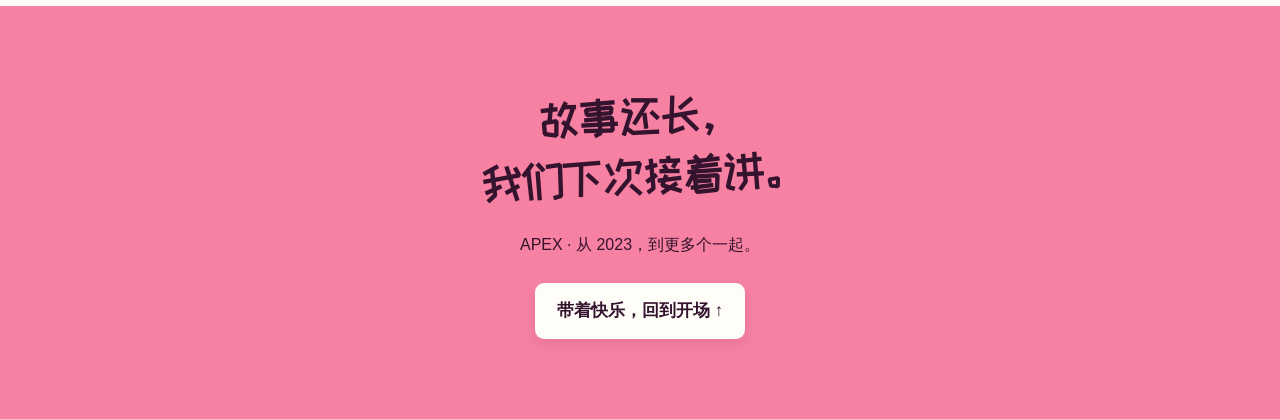
==== commit 9bc0bf90: "Use MP3 music with offline synthesized fallback for shared pages" ====
--- a/index.html
+++ b/index.html
@@ -1,9 +1,9 @@
-<!doctype html><html lang="zh-CN"><head><meta charset="utf-8"><meta name="viewport" content="width=device-width,initial-scale=1"><meta name="theme-color" content="#f681a2"><meta name="description" content="APEX 的庆祝故事屋：从2023出发，一起翻相册、抽回忆、讲故事。"><title>APEX · 今天值得庆祝！</title><link rel="stylesheet" href="style.css?v=qr-surprise-1"></head><body class="welcome-open">
+<!doctype html><html lang="zh-CN"><head><meta charset="utf-8"><meta name="viewport" content="width=device-width,initial-scale=1"><meta name="theme-color" content="#f681a2"><meta name="description" content="APEX 的庆祝故事屋：从2023出发，一起翻相册、抽回忆、讲故事。"><title>APEX · 今天值得庆祝！</title><link rel="stylesheet" href="style.css?v=music-resilient-2"></head><body class="welcome-open">
 <section id="welcomeScreen" class="welcome-screen" aria-labelledby="welcomeTitle"><div class="welcome-top"><span>APEX 故事屋</span><div class="welcome-top-actions"><button type="button" class="music" id="welcomeMusicToggle" aria-pressed="false">播放音乐 ♪</button><span>好久不见，欢迎回来。</span><button type="button" class="site-fullscreen" aria-pressed="false">网页全屏 ↗</button></div></div><div class="welcome-layout"><div class="welcome-copy"><h1 id="welcomeTitle">欢迎来到<br><span>我们的故事屋。</span></h1><p>门外是照片，门里是我们的故事。<br>那些一起认真、一起大笑的日子，都在这里。</p><button id="enterHouse" class="button blue enter-house">推门进来 <svg viewBox="0 0 32 32" aria-hidden="true"><path d="M6 28V4h18v24M6 4l13 4v20l-13-4M24 16h6m-3-3 3 3-3 3"/><circle cx="15" cy="16" r="1"/></svg></button><span class="welcome-footnote">从一张照片开始，走进我们的共同回忆。</span></div><div class="welcome-gallery" aria-label="团队照片轮播"><div class="carousel-peek peek-left" aria-hidden="true"><img id="welcomePrevImage" src="assets/photos/063.jpg" alt=""></div><figure class="welcome-polaroid"><span class="welcome-tape" aria-hidden="true"></span><img id="welcomeImage" src="assets/photos/019.jpg" alt="Cindy 和 Tun 的合照"><figcaption><span id="welcomeCaption" contenteditable="plaintext-only" role="textbox" aria-label="编辑当前照片标题" spellcheck="false" title="点击修改标题，离开输入框自动保存">有你们，真好！</span><span id="welcomeNumber">1 / 18</span></figcaption></figure><div class="carousel-peek peek-right" aria-hidden="true"><img id="welcomeNextImage" src="assets/photos/096.jpg" alt=""></div><div class="carousel-controls"><button id="welcomePrev" aria-label="上一张欢迎照片">←</button><button id="welcomePause" aria-pressed="false">暂停轮播 Ⅱ</button><button id="welcomeNext" aria-label="下一张欢迎照片">→</button></div><p class="carousel-hint">点照片下方的标题就能改，离开输入框自动保存。</p></div></div><div class="welcome-bottom"><span>从 2023 出发，收藏每一次在一起。</span><span aria-hidden="true">✦ ♡ ✦</span></div></section><div id="storyHouse" inert aria-hidden="true"><a class="skip" href="#story">跳到故事正文</a><div id="confetti" aria-hidden="true"></div><header><a class="brand" href="#">APEX <span>故事屋</span><svg class="spark" viewBox="0 0 40 40" aria-hidden="true"><path d="M20 2v10m0 16v10M2 20h10m16 0h10M7 7l7 7m12 12 7 7M7 33l7-7m12-12 7-7"/></svg></a><nav aria-label="主导航"><a href="#story">故事开场</a><a href="#lottery">回忆抽签</a><a href="#album">全部照片</a><button id="backOutside">门外相册</button></nav><button type="button" class="site-fullscreen header-fullscreen" aria-pressed="false">网页全屏 ↗</button><button id="musicToggle" class="music" aria-pressed="false">播放音乐 ♪</button></header>
 <main><section class="hero"><div class="party-flags" aria-hidden="true"><svg viewBox="0 0 1400 115" preserveAspectRatio="none"><path class="flag-string" d="M-20 0 Q700 135 1420 0"/><path fill="#2349d8" d="M50 12 125 22 80 83Z"/><path fill="#ffe273" d="M200 33 275 42 228 103Z"/><path fill="#fffdf8" d="M350 48 425 54 382 113Z"/><path fill="#85d1ba" d="M510 60 585 64 546 115Z"/><path fill="#2349d8" d="M670 65 745 65 708 115Z"/><path fill="#ffe273" d="M830 62 905 57 873 113Z"/><path fill="#fffdf8" d="M990 50 1065 43 1037 103Z"/><path fill="#85d1ba" d="M1150 31 1225 21 1195 83Z"/><path fill="#2349d8" d="M1300 9 1375 0 1348 62Z"/></svg></div><div class="banner-sprinkles" aria-hidden="true"></div><div class="party-balloon balloon-blue" aria-hidden="true"><span></span></div><div class="party-balloon balloon-yellow" aria-hidden="true"><span></span></div><div class="hero-copy"><h1><span>今天，</span><br><span>值得庆祝！</span></h1><p>从 2023 年的第一步，到每一次并肩的瞬间。<br>今天，把我们的故事再讲一遍。</p><div class="hero-actions"><a class="button blue" href="#story"><span aria-hidden="true">▶</span> 开启回忆之旅</a><a class="button paper" href="#lottery">抽一张，讲个故事 ↗</a></div><div class="cheer-row"><button id="cheerButton" class="cheer-button">给 Cindy & Tun 送上掌声 <span aria-hidden="true">✦</span></button><button id="cheerSoundToggle" class="cheer-sound-toggle" aria-pressed="true">欢呼声：开 ♪</button><span id="cheerCount" aria-live="polite">今天，快乐加倍！</span></div></div><div class="hero-collage spotlight" aria-label="Cindy 和 Tun 的庆祝合照"><button class="polaroid p3 hero-main-photo" onclick="openPhoto(19)"><img src="assets/photos/019.jpg" alt="Cindy 在左、Tun 在右的双人合照"><span class="celebration-sticker" aria-hidden="true">今天的快乐主角！</span><span class="main-photo-caption"><strong>Cindy <i>&</i> Tun</strong><small>有你们，真好！</small></span></button><button id="partyButton" class="star star1" aria-label="撒一把庆祝纸屑"><svg viewBox="0 0 110 110" aria-hidden="true"><path d="M55 5 69 34 103 38 78 63 83 98 55 81 25 98 30 63 6 38 40 34Z"/><ellipse cx="44" cy="51" rx="3.7" ry="6"/><ellipse cx="66" cy="51" rx="3.7" ry="6"/><path d="M47 65q8 9 16 0"/></svg></button><span class="handnote">把掌声送给你们。<br>— APEX ♡</span></div><div class="floating f1" aria-hidden="true">✦</div><div class="floating f2" aria-hidden="true">♡</div></section><div class="ribbon"><strong>一张照片，一个故事。</strong><span>往下翻，回到故事开始的地方 ↓</span></div>
 <section id="story" class="story section"><div class="section-top"><h2>我们的故事，<br>慢慢翻。</h2><p>故事里的主角，是每一个我们。<br>点开照片，也许你就是最好的讲述人。</p></div><div class="chapter-tabs" aria-label="故事章节"><button data-chapter="0" aria-current="step">2023 · 开始</button><button data-chapter="1">一起认真</button><button data-chapter="2">一起开心</button><button data-chapter="3">闪光时刻</button><button data-chapter="4">今天 · 庆祝</button></div><div id="chapterContent" class="chapter-content"><div class="chapter-copy"><span id="chapterYear" class="year"></span><h3 id="chapterTitle"></h3><p id="chapterText"></p><blockquote id="chapterQuestion"></blockquote><small id="chapterNote"></small></div><div id="chapterImages" class="chapter-images"></div></div><div class="chapter-controls"><button id="chapterPrev" class="text-button">← 上一页</button><button id="chapterNext" class="button blue">翻到下一页 →</button></div></section>
-<section id="lottery" class="lottery section"><div class="section-top"><div><h2>让回忆，<br>自己来敲门。</h2><p>抽到哪张，就请在场的伙伴讲讲那一天。</p></div><div class="projection-tools"><small id="imageQuality" aria-live="polite"></small><button id="photoFit" class="text-button" aria-pressed="false" hidden>铺满屏幕</button><button id="fullscreen" class="text-button">投屏全屏 ↗</button></div></div><div class="draw-layout"><div class="draw-left"><div id="drawStage" class="draw-stage polaroid" role="button" tabindex="0" aria-label="打开当前照片大图和故事"><img id="drawImage" src="assets/photos/019.jpg" alt="当前抽取的团队回忆照片"><div id="drawEgg" hidden><span class="egg-stamp">隐藏款！</span><div class="egg-codes"><figure><img src="assets/qr-sunny.jpg" alt="Sunny 的微信收款码"><figcaption>Sunny 的快乐基金</figcaption></figure><figure><img src="assets/qr-fish.jpg" alt="Fish 的微信收款码"><figcaption>Fish 的快乐基金</figcaption></figure></div></div><h3 id="drawTitle" aria-live="polite">下一张，会是谁的名场面？</h3></div><p class="draw-hint">每张都算数，每段回忆都值得被听见。</p></div><div class="draw-right"><div class="ticket"><span class="ticket-star" aria-hidden="true">✦</span><h3>把一个故事<br>交给运气。</h3><p id="remaining">116 张惊喜等你</p><button id="drawBtn" class="button blue draw-button">开始抽取！</button><p id="drawCount" aria-live="polite">已经打开 0 / 116 段回忆</p><button id="previewEgg" class="text-button egg-preview">看看神秘彩蛋 ✦</button><button id="resetDraw" class="text-button">重新开启一轮</button></div><div id="drawResult" class="result" hidden><strong>话筒交给记得这一天的人。</strong><p id="drawPrompt"></p><button id="tellStory" class="text-button">把故事写下来 ↗</button></div><p class="storage-note">本轮不重复抽取，进度保存在这个浏览器。</p></div></div></section>
+<section id="lottery" class="lottery section"><div class="section-top"><div><h2>让回忆，<br>自己来敲门。</h2><p>抽到哪张，就请在场的伙伴讲讲那一天。</p></div><div class="projection-tools"><small id="imageQuality" aria-live="polite"></small><button id="photoFit" class="text-button" aria-pressed="false" hidden>铺满屏幕</button><button id="fullscreen" class="text-button">投屏全屏 ↗</button></div></div><div class="draw-layout"><div class="draw-left"><div id="drawStage" class="draw-stage polaroid" role="button" tabindex="0" aria-label="打开当前照片大图和故事"><img id="drawImage" src="assets/photos/019.jpg" alt="当前抽取的团队回忆照片"><div id="drawEgg" hidden><span class="egg-stamp">隐藏款！</span><div class="egg-codes"><figure><img src="assets/qr-sunny.jpg" alt="Sunny 的微信收款码"><figcaption>Sunny 的快乐基金</figcaption></figure><figure><img src="assets/qr-fish.jpg" alt="Pepper 的微信收款码"><figcaption>Pepper 的快乐基金</figcaption></figure></div></div><h3 id="drawTitle" aria-live="polite">下一张，会是谁的名场面？</h3></div><p class="draw-hint">每张都算数，每段回忆都值得被听见。</p></div><div class="draw-right"><div class="ticket"><span class="ticket-star" aria-hidden="true">✦</span><h3>把一个故事<br>交给运气。</h3><p id="remaining">116 张惊喜等你</p><button id="drawBtn" class="button blue draw-button">开始抽取！</button><p id="drawCount" aria-live="polite">已经打开 0 / 116 段回忆</p><button id="previewEgg" class="text-button egg-preview">看看神秘彩蛋 ✦</button><button id="resetDraw" class="text-button">重新开启一轮</button></div><div id="drawResult" class="result" hidden><strong>话筒交给记得这一天的人。</strong><p id="drawPrompt"></p><button id="tellStory" class="text-button">把故事写下来 ↗</button></div><p class="storage-note">本轮不重复抽取，进度保存在这个浏览器。</p></div></div></section>
 <section id="album" class="album section"><div class="section-top"><div><h2>我们的全部小日子。</h2><p>116 张照片，都在这里。点开一张，给回忆添上旁白。</p></div><span class="story-count">已收藏 <b id="savedCount">0</b> 个故事</span></div><div class="album-toolbar"><div class="filters" aria-label="相册筛选"><button data-filter="全部" aria-pressed="true">全部</button><button data-filter="工作与荣光" aria-pressed="false">工作与荣光</button><button data-filter="出发与撒欢" aria-pressed="false">出发与撒欢</button><button data-filter="饭桌与友情" aria-pressed="false">饭桌与友情</button><button data-filter="有故事" aria-pressed="false">有故事的照片</button></div><label class="search"><span class="sr-only">搜索编号或故事</span><input id="search" type="search" placeholder="搜编号、标题或故事…"></label></div><div class="album-meta"><span id="photoCount">照片正在就位…</span><div><button id="exportStories" class="text-button">导出故事</button><button id="importStories" class="text-button">导入故事</button><input id="importFile" type="file" accept="application/json,.json" hidden></div></div><div id="grid" class="photo-grid"></div><p id="empty" hidden>这里还没有照片。换个筛选，或给一张照片写下故事吧。</p><p class="backup-note">故事保存在当前浏览器，不会自动同步给其他人。活动前后，记得导出一份备份。</p></section>
 <footer><h2>故事还长，<br>我们下次接着讲。</h2><p>APEX · 从 2023，到更多个一起。</p><a href="#" class="button paper">带着快乐，回到开场 ↑</a></footer></main></div>
 <dialog id="photoDialog" aria-labelledby="detailTitle"><button id="closePhoto" class="close" aria-label="关闭照片">×</button><div class="detail-layout"><div class="detail-media"><img id="detailImage" src="assets/photos/019.jpg" alt=""><div class="photo-nav"><button id="prevPhoto" class="text-button">← 上一张</button><button id="nextPhoto" class="text-button">下一张 →</button></div><small id="qualityNote" hidden>这张原图尺寸较小，保留它，是为了保留这段回忆。</small></div><div class="detail-story"><p id="detailNumber"></p><h2 id="detailTitle">这张照片，你还记得吗？</h2><p id="storyPrompt"></p><label for="storyTitle">照片标题（修改后自动保存）</label><input id="storyTitle" maxlength="80" placeholder="比如：那次笑到停不下来的团建"><label for="storyText">那一天发生了什么？</label><textarea id="storyText" maxlength="5000" rows="7" placeholder="什么时候、在哪里，谁在场？当时最好笑或最难忘的是什么？"></textarea><button id="saveStory" class="button blue">收藏这段回忆</button><p id="saveStatus" role="status"></p><small>文字保存在当前浏览器。可在相册中导出备份。</small></div></div></dialog>
-<dialog id="eggDialog" aria-labelledby="eggTitle"><div class="egg-paper"><span class="egg-kicker">APEX 故事屋 · 快乐入场券</span><h2 id="eggTitle">等等，故事屋还有门票？！</h2><p id="eggText">扫码解锁我们的故事，快乐基金随意打赏。<br>两位收款嘉宾，已经准备就绪。</p><div class="egg-codes"><figure><img src="assets/qr-sunny.jpg" alt="Sunny 的微信收款码"><figcaption>Sunny 的快乐基金</figcaption></figure><figure><img src="assets/qr-fish.jpg" alt="Fish 的微信收款码"><figcaption>Fish 的快乐基金</figcaption></figure></div><p class="egg-joke">哈哈，开玩笑的！不付款也能进入，扫码和打赏都随你开心。</p><div class="egg-actions"><button id="eggUnlock" class="button blue">已扫码，放我进去 →</button><button id="eggSkip" class="text-button">先欠着，直接进屋 ↗</button></div></div></dialog><dialog id="resetDialog" aria-labelledby="resetTitle" class="reset-dialog"><h2 id="resetTitle">再开一轮回忆？</h2><p>只清空抽签进度，已经写好的故事会保留。</p><div><button id="cancelReset" class="button paper">继续这一轮</button><button id="confirmReset" class="button blue">开启新一轮</button></div></dialog><div id="toast" role="status"></div><audio id="cheerSound" src="assets/cheer.mp3" preload="auto"></audio><audio id="music" src="assets/celebration.wav" loop preload="metadata"></audio><script src="photos-data.js?v=qr-surprise-1" defer></script><script src="app.js?v=qr-surprise-1" defer></script></body></html>
+<dialog id="eggDialog" aria-labelledby="eggTitle"><div class="egg-paper"><span class="egg-kicker">APEX 故事屋 · 快乐入场券</span><h2 id="eggTitle">等等，故事屋还有门票？！</h2><p id="eggText">扫码解锁我们的故事，快乐基金随意打赏。<br>两位收款嘉宾，已经准备就绪。</p><div class="egg-codes"><figure><img src="assets/qr-sunny.jpg" alt="Sunny 的微信收款码"><figcaption>Sunny 的快乐基金</figcaption></figure><figure><img src="assets/qr-fish.jpg" alt="Pepper 的微信收款码"><figcaption>Pepper 的快乐基金</figcaption></figure></div><p class="egg-joke">哈哈，开玩笑的！不付款也能进入，扫码和打赏都随你开心。</p><div class="egg-actions"><button id="eggUnlock" class="button blue">已扫码，放我进去 →</button><button id="eggSkip" class="text-button">先欠着，直接进屋 ↗</button></div></div></dialog><dialog id="resetDialog" aria-labelledby="resetTitle" class="reset-dialog"><h2 id="resetTitle">再开一轮回忆？</h2><p>只清空抽签进度，已经写好的故事会保留。</p><div><button id="cancelReset" class="button paper">继续这一轮</button><button id="confirmReset" class="button blue">开启新一轮</button></div></dialog><div id="toast" role="status"></div><audio id="cheerSound" src="assets/cheer.mp3" preload="auto"></audio><audio id="music" src="assets/celebration.mp3?v=2" loop preload="metadata"></audio><script src="photos-data.js?v=music-resilient-2" defer></script><script src="app.js?v=music-resilient-2" defer></script></body></html>
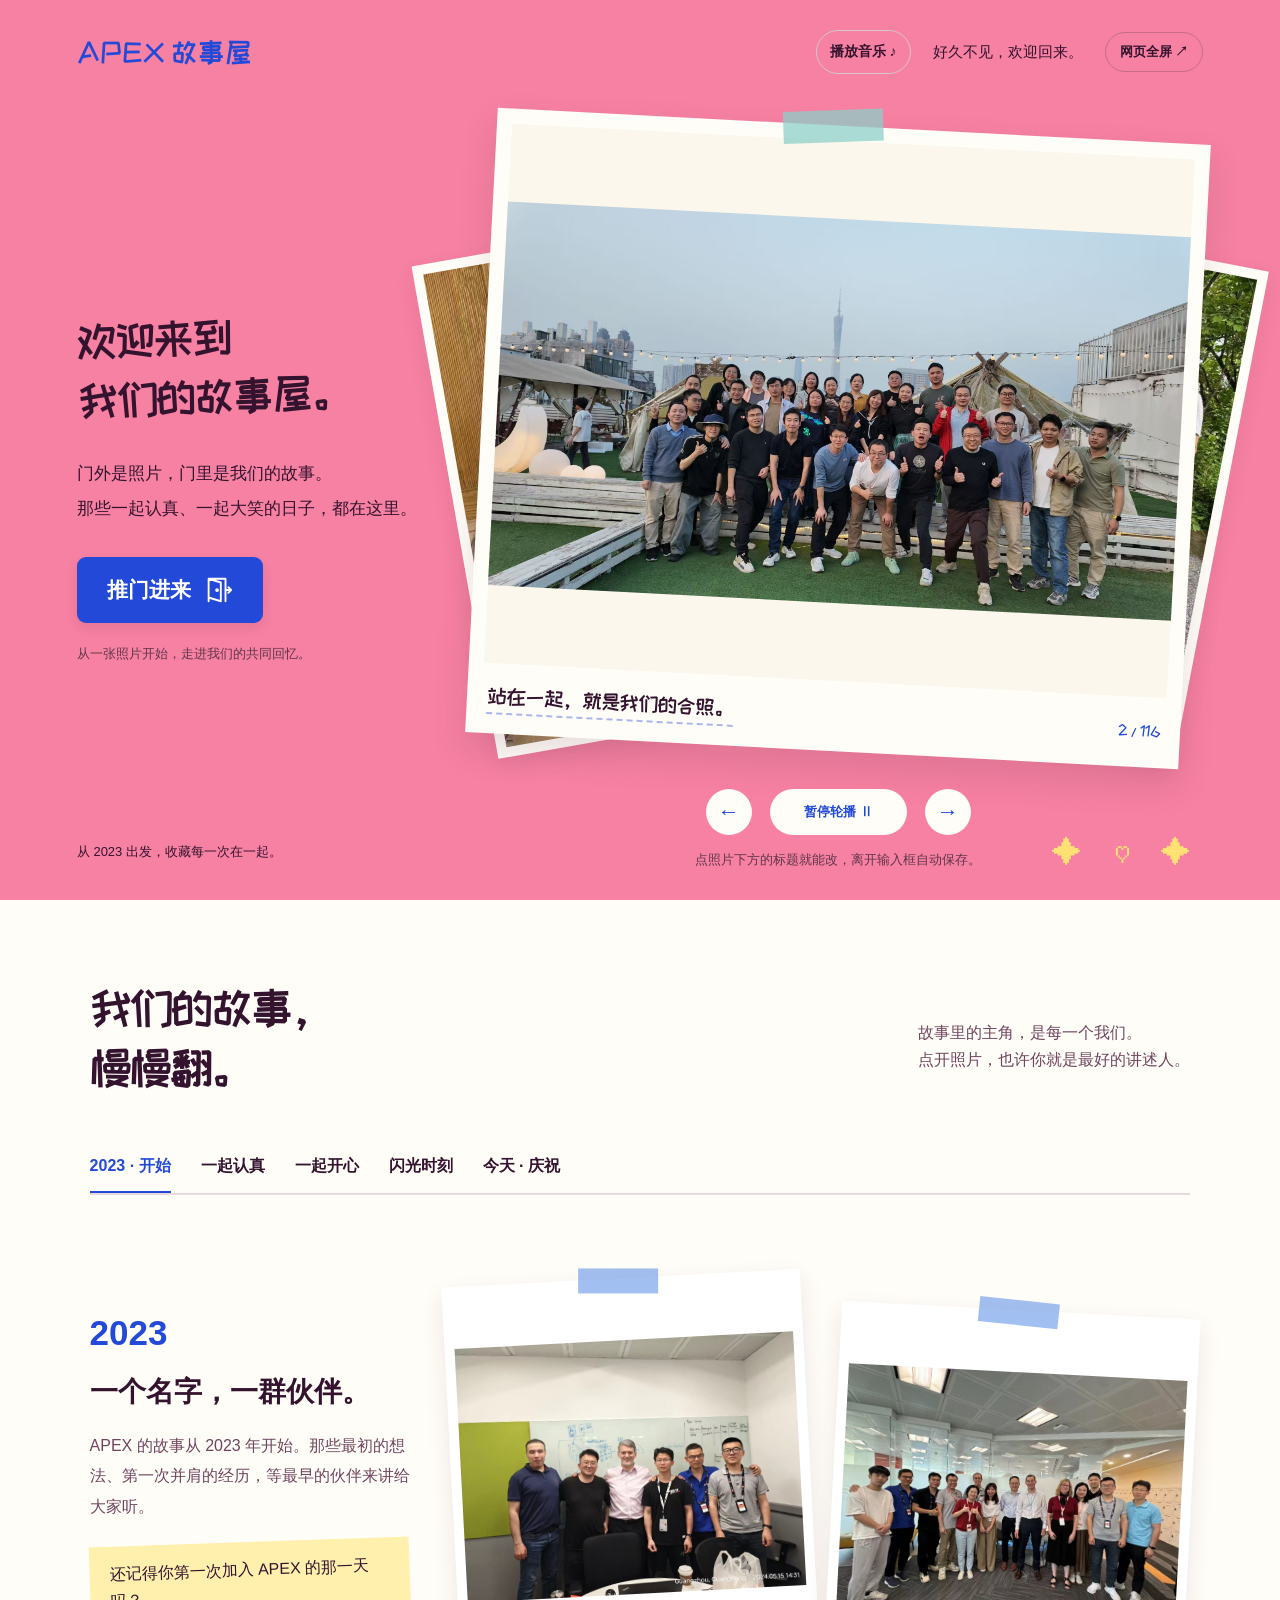
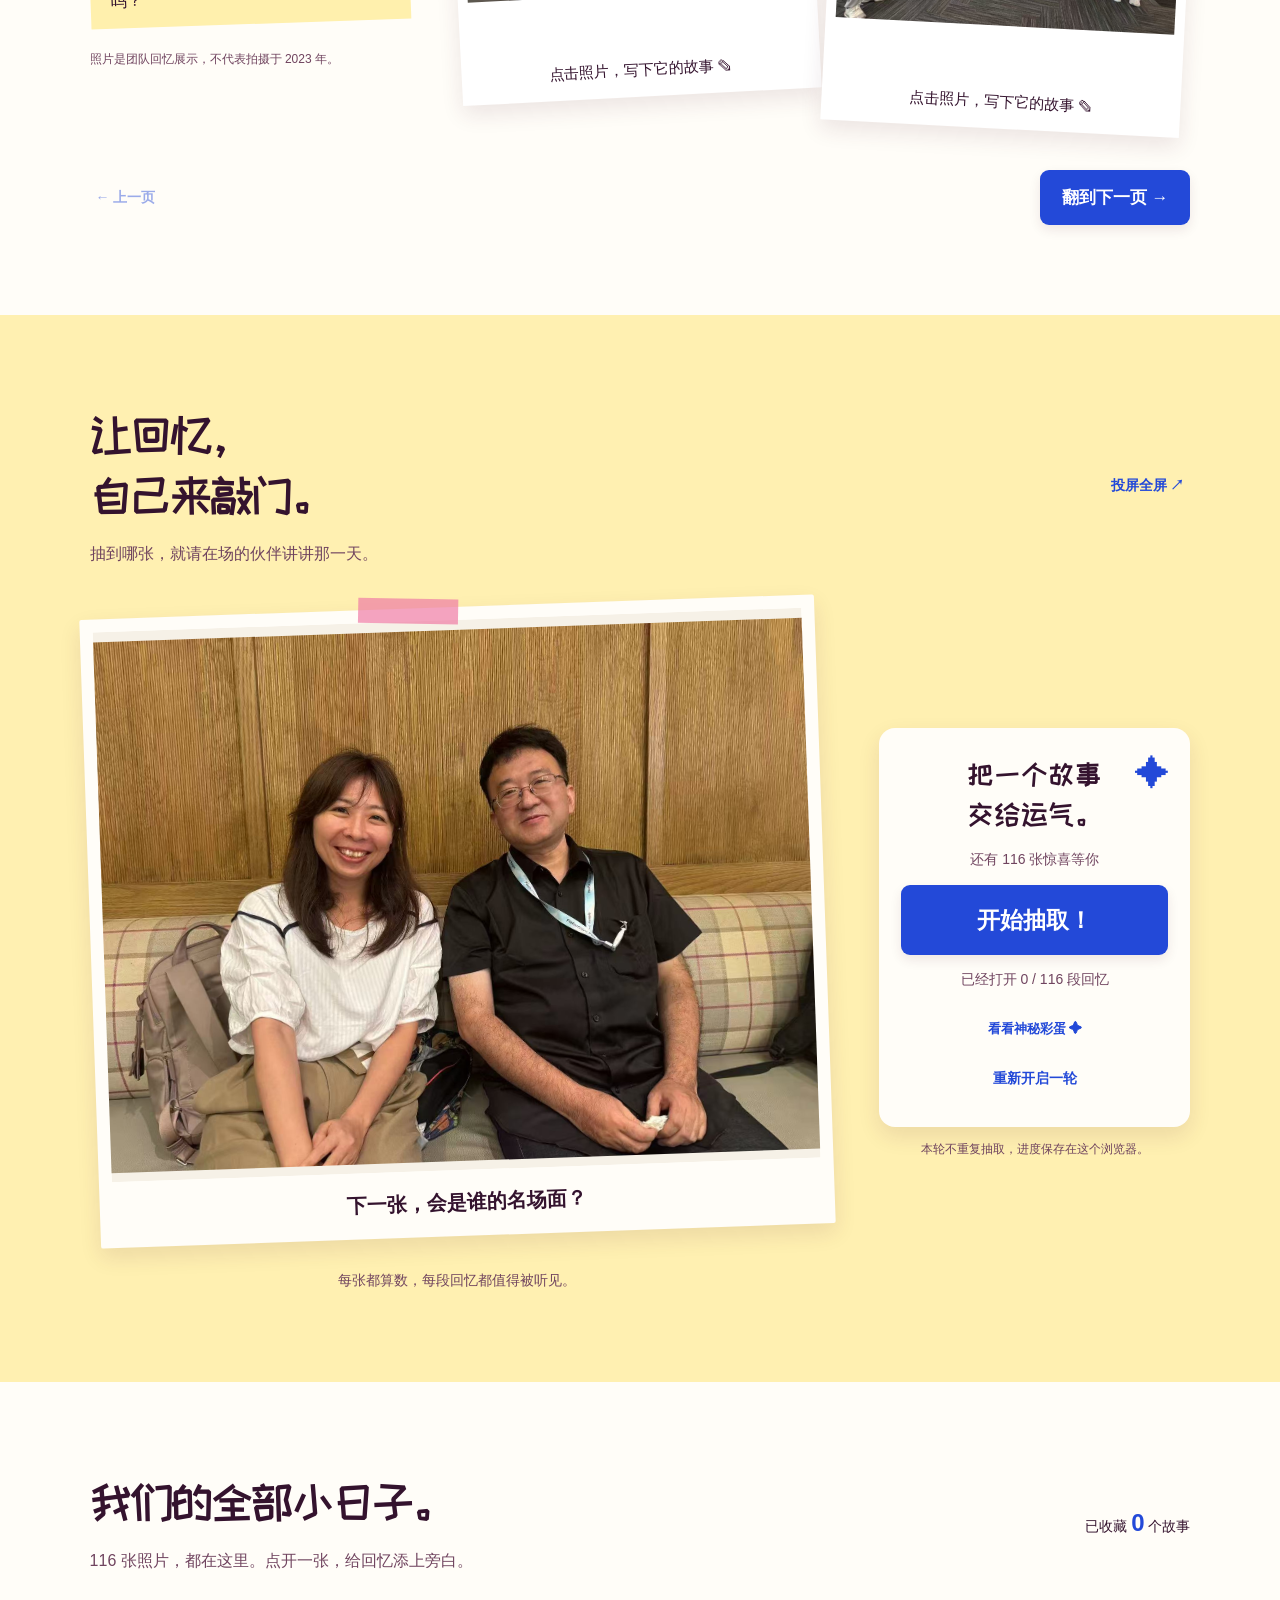
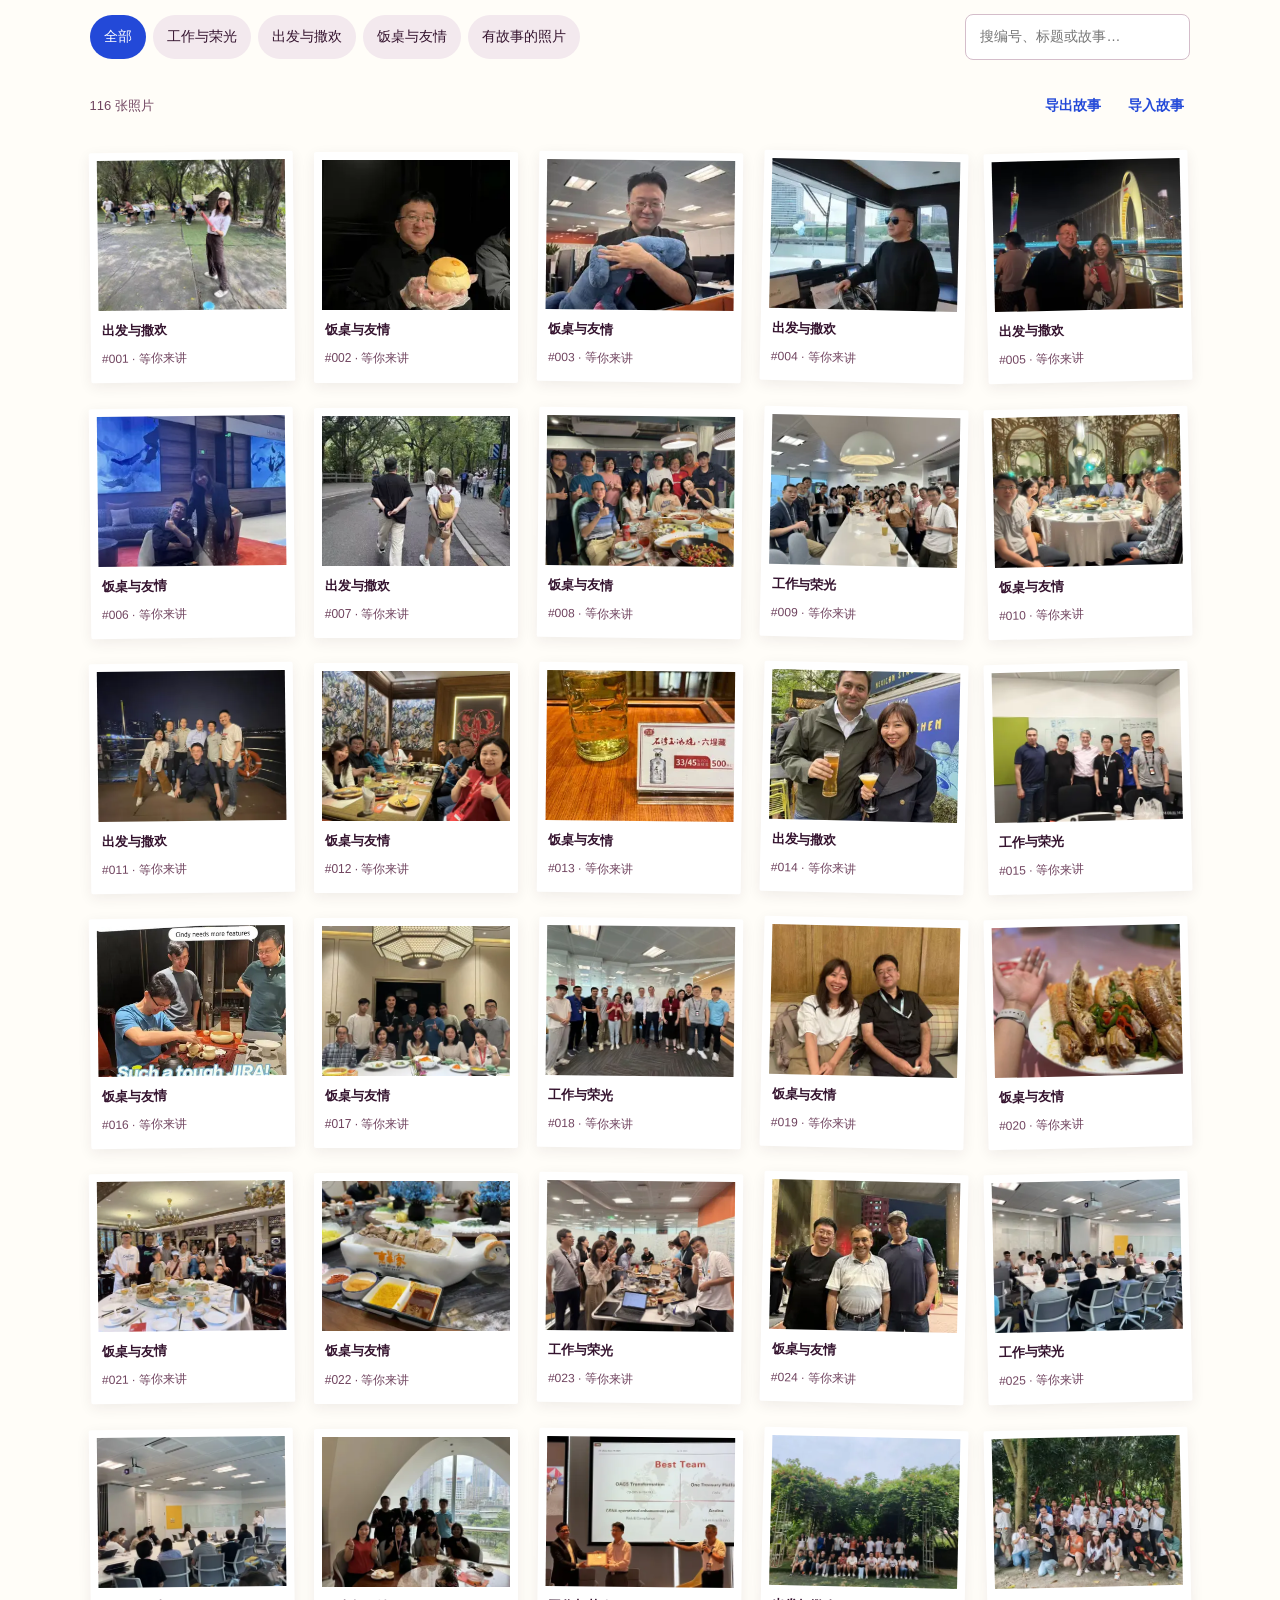
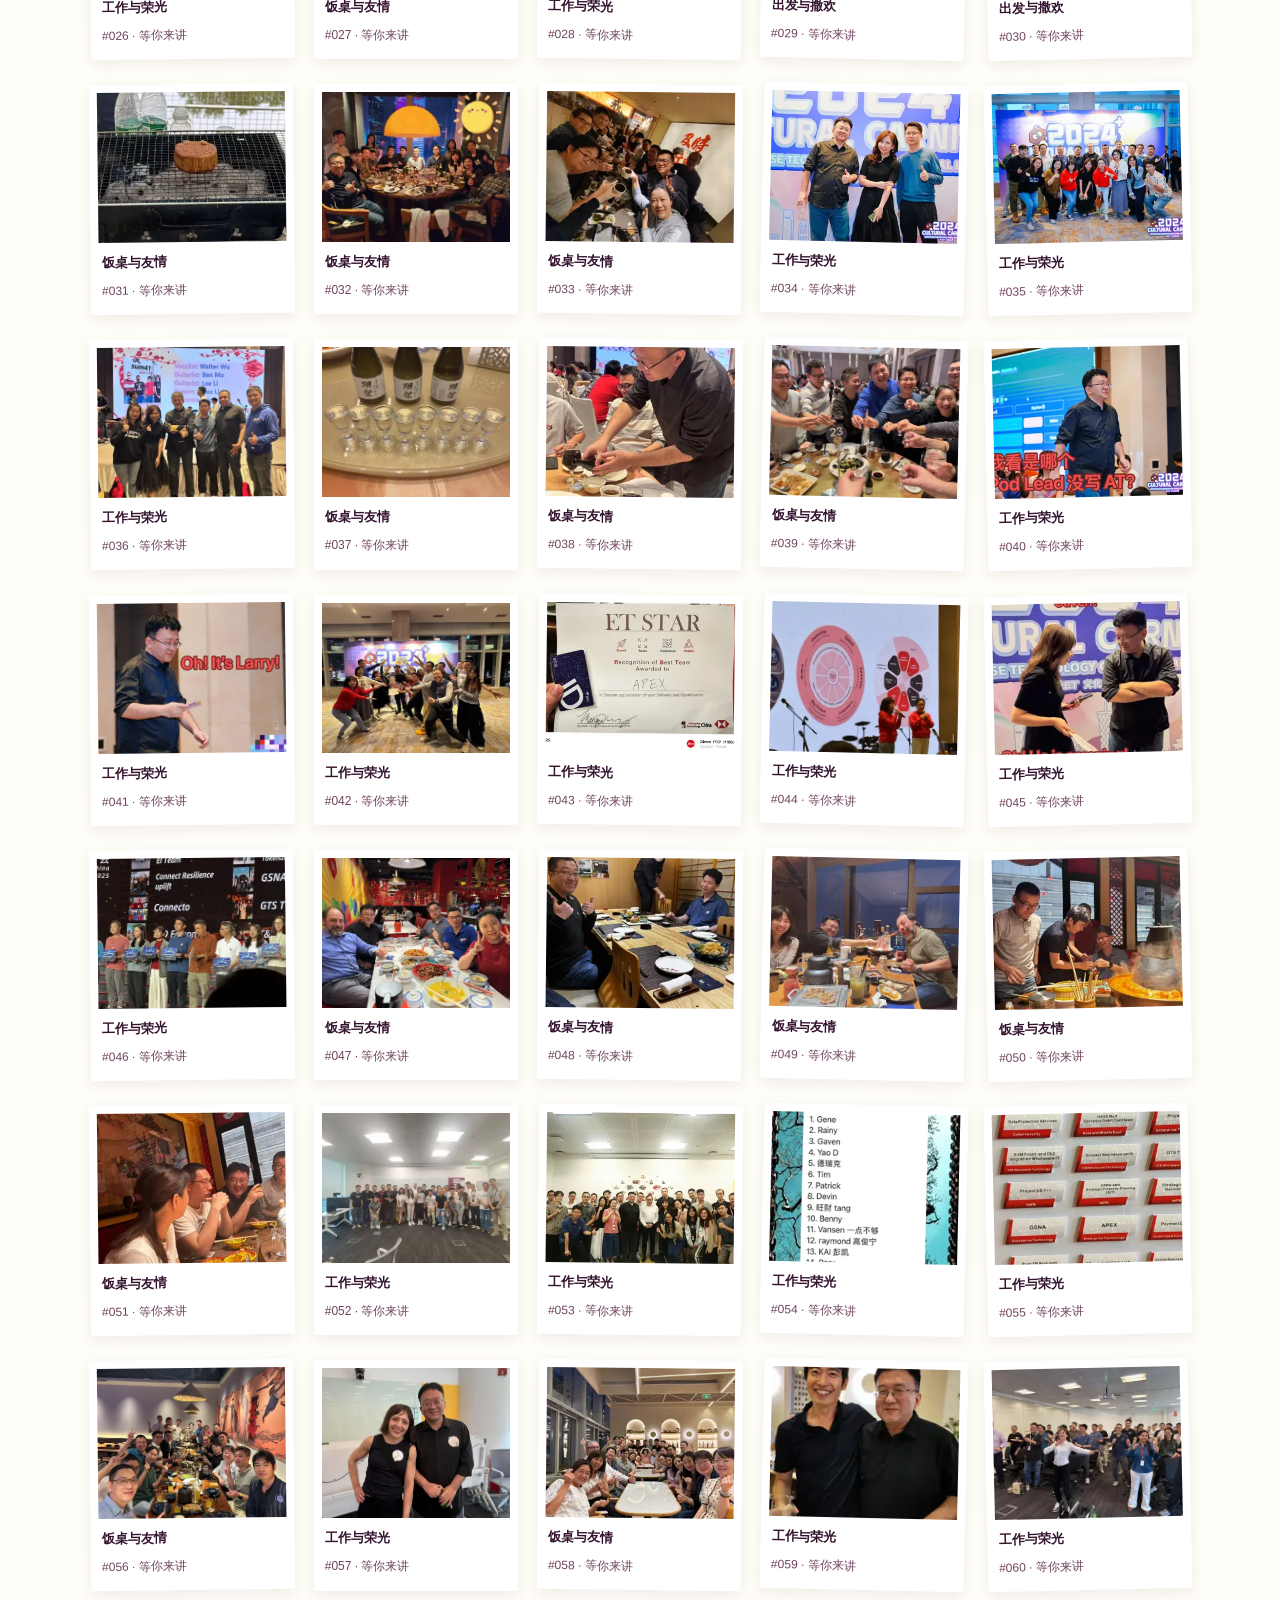
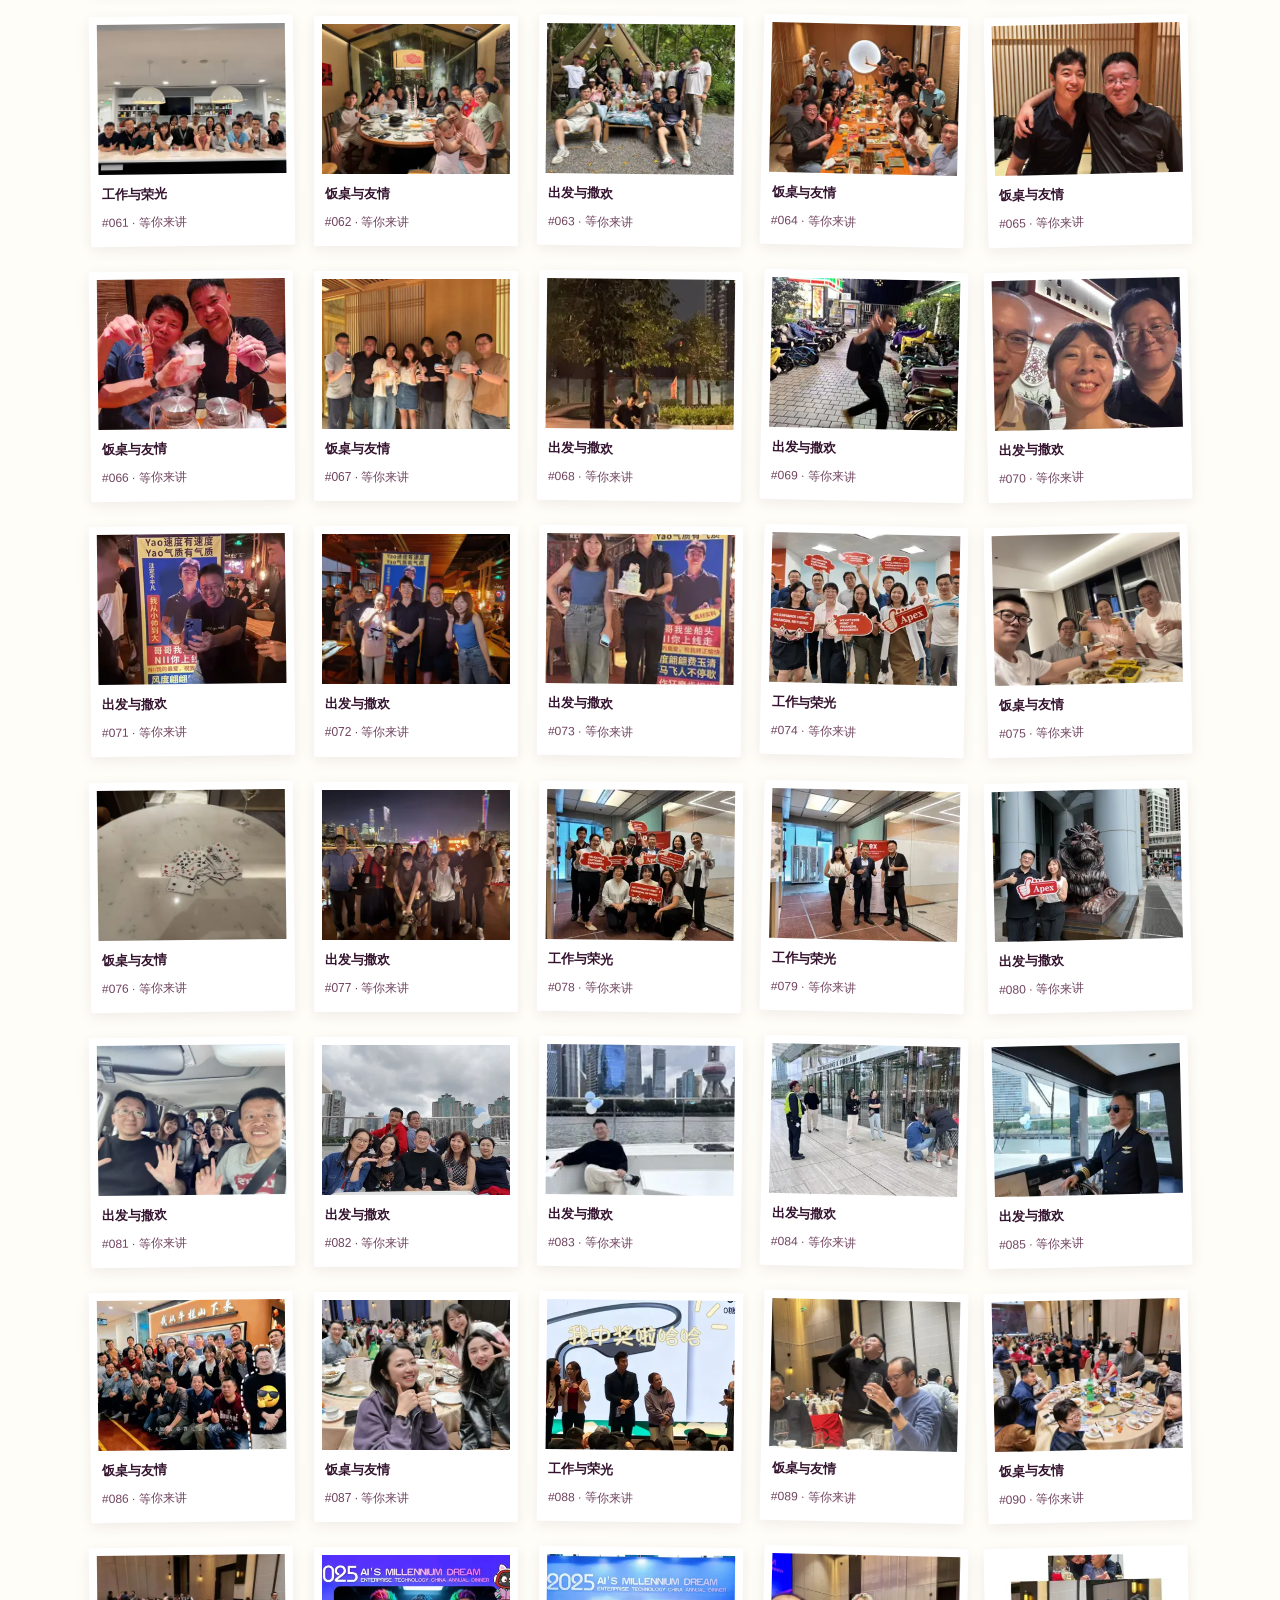
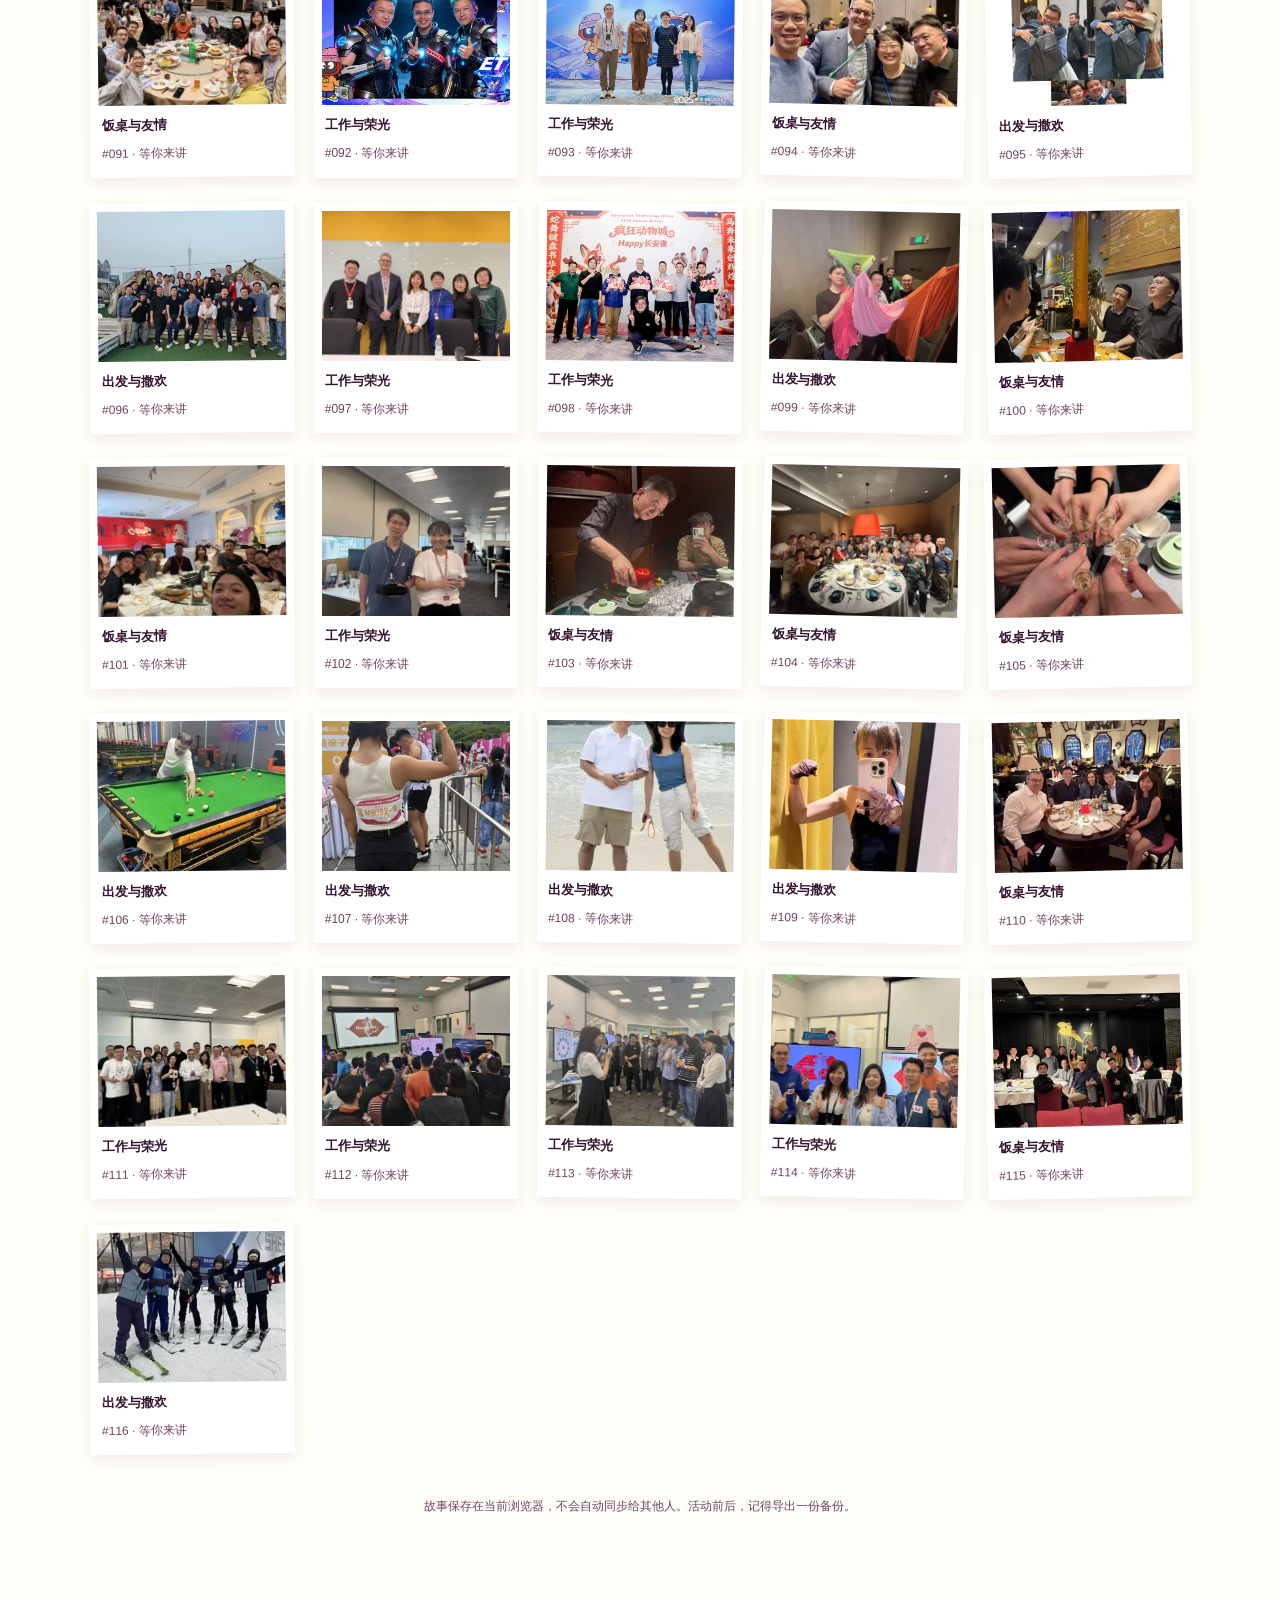
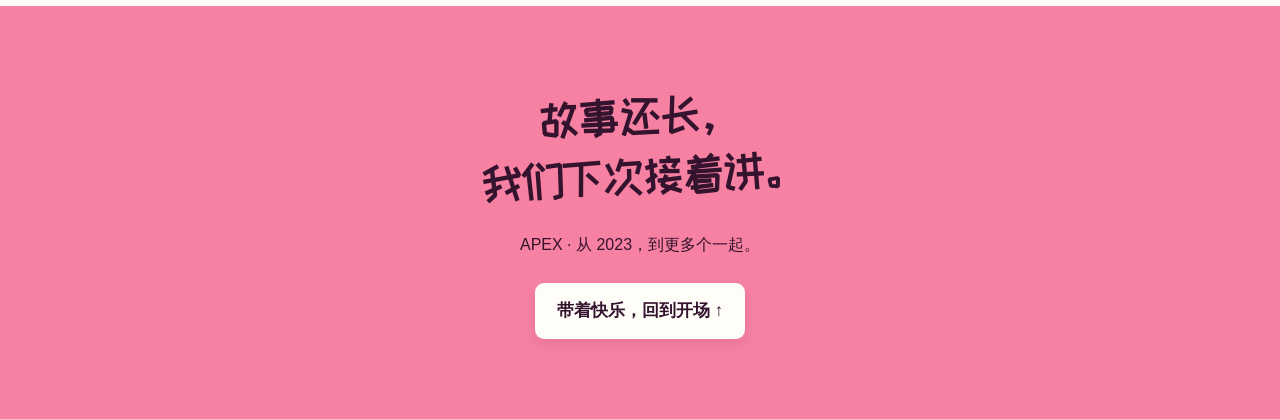
==== commit a1672c52: "Shorten QR entry surprise caption" ====
--- a/index.html
+++ b/index.html
@@ -1,4 +1,4 @@
-<!doctype html><html lang="zh-CN"><head><meta charset="utf-8"><meta name="viewport" content="width=device-width,initial-scale=1"><meta name="theme-color" content="#f681a2"><meta name="description" content="APEX 的庆祝故事屋：从2023出发，一起翻相册、抽回忆、讲故事。"><title>APEX · 今天值得庆祝！</title><link rel="stylesheet" href="style.css?v=music-resilient-2"></head><body class="welcome-open">
+<!doctype html><html lang="zh-CN"><head><meta charset="utf-8"><meta name="viewport" content="width=device-width,initial-scale=1"><meta name="theme-color" content="#f681a2"><meta name="description" content="APEX 的庆祝故事屋：从2023出发，一起翻相册、抽回忆、讲故事。"><title>APEX · 今天值得庆祝！</title><link rel="stylesheet" href="style.css?v=egg-copy-3"></head><body class="welcome-open">
 <section id="welcomeScreen" class="welcome-screen" aria-labelledby="welcomeTitle"><div class="welcome-top"><span>APEX 故事屋</span><div class="welcome-top-actions"><button type="button" class="music" id="welcomeMusicToggle" aria-pressed="false">播放音乐 ♪</button><span>好久不见，欢迎回来。</span><button type="button" class="site-fullscreen" aria-pressed="false">网页全屏 ↗</button></div></div><div class="welcome-layout"><div class="welcome-copy"><h1 id="welcomeTitle">欢迎来到<br><span>我们的故事屋。</span></h1><p>门外是照片，门里是我们的故事。<br>那些一起认真、一起大笑的日子，都在这里。</p><button id="enterHouse" class="button blue enter-house">推门进来 <svg viewBox="0 0 32 32" aria-hidden="true"><path d="M6 28V4h18v24M6 4l13 4v20l-13-4M24 16h6m-3-3 3 3-3 3"/><circle cx="15" cy="16" r="1"/></svg></button><span class="welcome-footnote">从一张照片开始，走进我们的共同回忆。</span></div><div class="welcome-gallery" aria-label="团队照片轮播"><div class="carousel-peek peek-left" aria-hidden="true"><img id="welcomePrevImage" src="assets/photos/063.jpg" alt=""></div><figure class="welcome-polaroid"><span class="welcome-tape" aria-hidden="true"></span><img id="welcomeImage" src="assets/photos/019.jpg" alt="Cindy 和 Tun 的合照"><figcaption><span id="welcomeCaption" contenteditable="plaintext-only" role="textbox" aria-label="编辑当前照片标题" spellcheck="false" title="点击修改标题，离开输入框自动保存">有你们，真好！</span><span id="welcomeNumber">1 / 18</span></figcaption></figure><div class="carousel-peek peek-right" aria-hidden="true"><img id="welcomeNextImage" src="assets/photos/096.jpg" alt=""></div><div class="carousel-controls"><button id="welcomePrev" aria-label="上一张欢迎照片">←</button><button id="welcomePause" aria-pressed="false">暂停轮播 Ⅱ</button><button id="welcomeNext" aria-label="下一张欢迎照片">→</button></div><p class="carousel-hint">点照片下方的标题就能改，离开输入框自动保存。</p></div></div><div class="welcome-bottom"><span>从 2023 出发，收藏每一次在一起。</span><span aria-hidden="true">✦ ♡ ✦</span></div></section><div id="storyHouse" inert aria-hidden="true"><a class="skip" href="#story">跳到故事正文</a><div id="confetti" aria-hidden="true"></div><header><a class="brand" href="#">APEX <span>故事屋</span><svg class="spark" viewBox="0 0 40 40" aria-hidden="true"><path d="M20 2v10m0 16v10M2 20h10m16 0h10M7 7l7 7m12 12 7 7M7 33l7-7m12-12 7-7"/></svg></a><nav aria-label="主导航"><a href="#story">故事开场</a><a href="#lottery">回忆抽签</a><a href="#album">全部照片</a><button id="backOutside">门外相册</button></nav><button type="button" class="site-fullscreen header-fullscreen" aria-pressed="false">网页全屏 ↗</button><button id="musicToggle" class="music" aria-pressed="false">播放音乐 ♪</button></header>
 <main><section class="hero"><div class="party-flags" aria-hidden="true"><svg viewBox="0 0 1400 115" preserveAspectRatio="none"><path class="flag-string" d="M-20 0 Q700 135 1420 0"/><path fill="#2349d8" d="M50 12 125 22 80 83Z"/><path fill="#ffe273" d="M200 33 275 42 228 103Z"/><path fill="#fffdf8" d="M350 48 425 54 382 113Z"/><path fill="#85d1ba" d="M510 60 585 64 546 115Z"/><path fill="#2349d8" d="M670 65 745 65 708 115Z"/><path fill="#ffe273" d="M830 62 905 57 873 113Z"/><path fill="#fffdf8" d="M990 50 1065 43 1037 103Z"/><path fill="#85d1ba" d="M1150 31 1225 21 1195 83Z"/><path fill="#2349d8" d="M1300 9 1375 0 1348 62Z"/></svg></div><div class="banner-sprinkles" aria-hidden="true"></div><div class="party-balloon balloon-blue" aria-hidden="true"><span></span></div><div class="party-balloon balloon-yellow" aria-hidden="true"><span></span></div><div class="hero-copy"><h1><span>今天，</span><br><span>值得庆祝！</span></h1><p>从 2023 年的第一步，到每一次并肩的瞬间。<br>今天，把我们的故事再讲一遍。</p><div class="hero-actions"><a class="button blue" href="#story"><span aria-hidden="true">▶</span> 开启回忆之旅</a><a class="button paper" href="#lottery">抽一张，讲个故事 ↗</a></div><div class="cheer-row"><button id="cheerButton" class="cheer-button">给 Cindy & Tun 送上掌声 <span aria-hidden="true">✦</span></button><button id="cheerSoundToggle" class="cheer-sound-toggle" aria-pressed="true">欢呼声：开 ♪</button><span id="cheerCount" aria-live="polite">今天，快乐加倍！</span></div></div><div class="hero-collage spotlight" aria-label="Cindy 和 Tun 的庆祝合照"><button class="polaroid p3 hero-main-photo" onclick="openPhoto(19)"><img src="assets/photos/019.jpg" alt="Cindy 在左、Tun 在右的双人合照"><span class="celebration-sticker" aria-hidden="true">今天的快乐主角！</span><span class="main-photo-caption"><strong>Cindy <i>&</i> Tun</strong><small>有你们，真好！</small></span></button><button id="partyButton" class="star star1" aria-label="撒一把庆祝纸屑"><svg viewBox="0 0 110 110" aria-hidden="true"><path d="M55 5 69 34 103 38 78 63 83 98 55 81 25 98 30 63 6 38 40 34Z"/><ellipse cx="44" cy="51" rx="3.7" ry="6"/><ellipse cx="66" cy="51" rx="3.7" ry="6"/><path d="M47 65q8 9 16 0"/></svg></button><span class="handnote">把掌声送给你们。<br>— APEX ♡</span></div><div class="floating f1" aria-hidden="true">✦</div><div class="floating f2" aria-hidden="true">♡</div></section><div class="ribbon"><strong>一张照片，一个故事。</strong><span>往下翻，回到故事开始的地方 ↓</span></div>
 <section id="story" class="story section"><div class="section-top"><h2>我们的故事，<br>慢慢翻。</h2><p>故事里的主角，是每一个我们。<br>点开照片，也许你就是最好的讲述人。</p></div><div class="chapter-tabs" aria-label="故事章节"><button data-chapter="0" aria-current="step">2023 · 开始</button><button data-chapter="1">一起认真</button><button data-chapter="2">一起开心</button><button data-chapter="3">闪光时刻</button><button data-chapter="4">今天 · 庆祝</button></div><div id="chapterContent" class="chapter-content"><div class="chapter-copy"><span id="chapterYear" class="year"></span><h3 id="chapterTitle"></h3><p id="chapterText"></p><blockquote id="chapterQuestion"></blockquote><small id="chapterNote"></small></div><div id="chapterImages" class="chapter-images"></div></div><div class="chapter-controls"><button id="chapterPrev" class="text-button">← 上一页</button><button id="chapterNext" class="button blue">翻到下一页 →</button></div></section>
@@ -6,4 +6,4 @@
 <section id="album" class="album section"><div class="section-top"><div><h2>我们的全部小日子。</h2><p>116 张照片，都在这里。点开一张，给回忆添上旁白。</p></div><span class="story-count">已收藏 <b id="savedCount">0</b> 个故事</span></div><div class="album-toolbar"><div class="filters" aria-label="相册筛选"><button data-filter="全部" aria-pressed="true">全部</button><button data-filter="工作与荣光" aria-pressed="false">工作与荣光</button><button data-filter="出发与撒欢" aria-pressed="false">出发与撒欢</button><button data-filter="饭桌与友情" aria-pressed="false">饭桌与友情</button><button data-filter="有故事" aria-pressed="false">有故事的照片</button></div><label class="search"><span class="sr-only">搜索编号或故事</span><input id="search" type="search" placeholder="搜编号、标题或故事…"></label></div><div class="album-meta"><span id="photoCount">照片正在就位…</span><div><button id="exportStories" class="text-button">导出故事</button><button id="importStories" class="text-button">导入故事</button><input id="importFile" type="file" accept="application/json,.json" hidden></div></div><div id="grid" class="photo-grid"></div><p id="empty" hidden>这里还没有照片。换个筛选，或给一张照片写下故事吧。</p><p class="backup-note">故事保存在当前浏览器，不会自动同步给其他人。活动前后，记得导出一份备份。</p></section>
 <footer><h2>故事还长，<br>我们下次接着讲。</h2><p>APEX · 从 2023，到更多个一起。</p><a href="#" class="button paper">带着快乐，回到开场 ↑</a></footer></main></div>
 <dialog id="photoDialog" aria-labelledby="detailTitle"><button id="closePhoto" class="close" aria-label="关闭照片">×</button><div class="detail-layout"><div class="detail-media"><img id="detailImage" src="assets/photos/019.jpg" alt=""><div class="photo-nav"><button id="prevPhoto" class="text-button">← 上一张</button><button id="nextPhoto" class="text-button">下一张 →</button></div><small id="qualityNote" hidden>这张原图尺寸较小，保留它，是为了保留这段回忆。</small></div><div class="detail-story"><p id="detailNumber"></p><h2 id="detailTitle">这张照片，你还记得吗？</h2><p id="storyPrompt"></p><label for="storyTitle">照片标题（修改后自动保存）</label><input id="storyTitle" maxlength="80" placeholder="比如：那次笑到停不下来的团建"><label for="storyText">那一天发生了什么？</label><textarea id="storyText" maxlength="5000" rows="7" placeholder="什么时候、在哪里，谁在场？当时最好笑或最难忘的是什么？"></textarea><button id="saveStory" class="button blue">收藏这段回忆</button><p id="saveStatus" role="status"></p><small>文字保存在当前浏览器。可在相册中导出备份。</small></div></div></dialog>
-<dialog id="eggDialog" aria-labelledby="eggTitle"><div class="egg-paper"><span class="egg-kicker">APEX 故事屋 · 快乐入场券</span><h2 id="eggTitle">等等，故事屋还有门票？！</h2><p id="eggText">扫码解锁我们的故事，快乐基金随意打赏。<br>两位收款嘉宾，已经准备就绪。</p><div class="egg-codes"><figure><img src="assets/qr-sunny.jpg" alt="Sunny 的微信收款码"><figcaption>Sunny 的快乐基金</figcaption></figure><figure><img src="assets/qr-fish.jpg" alt="Pepper 的微信收款码"><figcaption>Pepper 的快乐基金</figcaption></figure></div><p class="egg-joke">哈哈，开玩笑的！不付款也能进入，扫码和打赏都随你开心。</p><div class="egg-actions"><button id="eggUnlock" class="button blue">已扫码，放我进去 →</button><button id="eggSkip" class="text-button">先欠着，直接进屋 ↗</button></div></div></dialog><dialog id="resetDialog" aria-labelledby="resetTitle" class="reset-dialog"><h2 id="resetTitle">再开一轮回忆？</h2><p>只清空抽签进度，已经写好的故事会保留。</p><div><button id="cancelReset" class="button paper">继续这一轮</button><button id="confirmReset" class="button blue">开启新一轮</button></div></dialog><div id="toast" role="status"></div><audio id="cheerSound" src="assets/cheer.mp3" preload="auto"></audio><audio id="music" src="assets/celebration.mp3?v=2" loop preload="metadata"></audio><script src="photos-data.js?v=music-resilient-2" defer></script><script src="app.js?v=music-resilient-2" defer></script></body></html>
+<dialog id="eggDialog" aria-labelledby="eggTitle"><div class="egg-paper"><span class="egg-kicker">APEX 故事屋 · 快乐入场券</span><h2 id="eggTitle">等等，故事屋还有门票？！</h2><p id="eggText">扫码解锁我们的故事，快乐基金随意打赏。<br>两位收款嘉宾，已经准备就绪。</p><div class="egg-codes"><figure><img src="assets/qr-sunny.jpg" alt="Sunny 的微信收款码"><figcaption>Sunny 的快乐基金</figcaption></figure><figure><img src="assets/qr-fish.jpg" alt="Pepper 的微信收款码"><figcaption>Pepper 的快乐基金</figcaption></figure></div><p class="egg-joke">扫码和打赏，都随你开心。</p><div class="egg-actions"><button id="eggUnlock" class="button blue">已扫码，放我进去 →</button><button id="eggSkip" class="text-button">先欠着，直接进屋 ↗</button></div></div></dialog><dialog id="resetDialog" aria-labelledby="resetTitle" class="reset-dialog"><h2 id="resetTitle">再开一轮回忆？</h2><p>只清空抽签进度，已经写好的故事会保留。</p><div><button id="cancelReset" class="button paper">继续这一轮</button><button id="confirmReset" class="button blue">开启新一轮</button></div></dialog><div id="toast" role="status"></div><audio id="cheerSound" src="assets/cheer.mp3" preload="auto"></audio><audio id="music" src="assets/celebration.mp3?v=2" loop preload="metadata"></audio><script src="photos-data.js?v=egg-copy-3" defer></script><script src="app.js?v=egg-copy-3" defer></script></body></html>
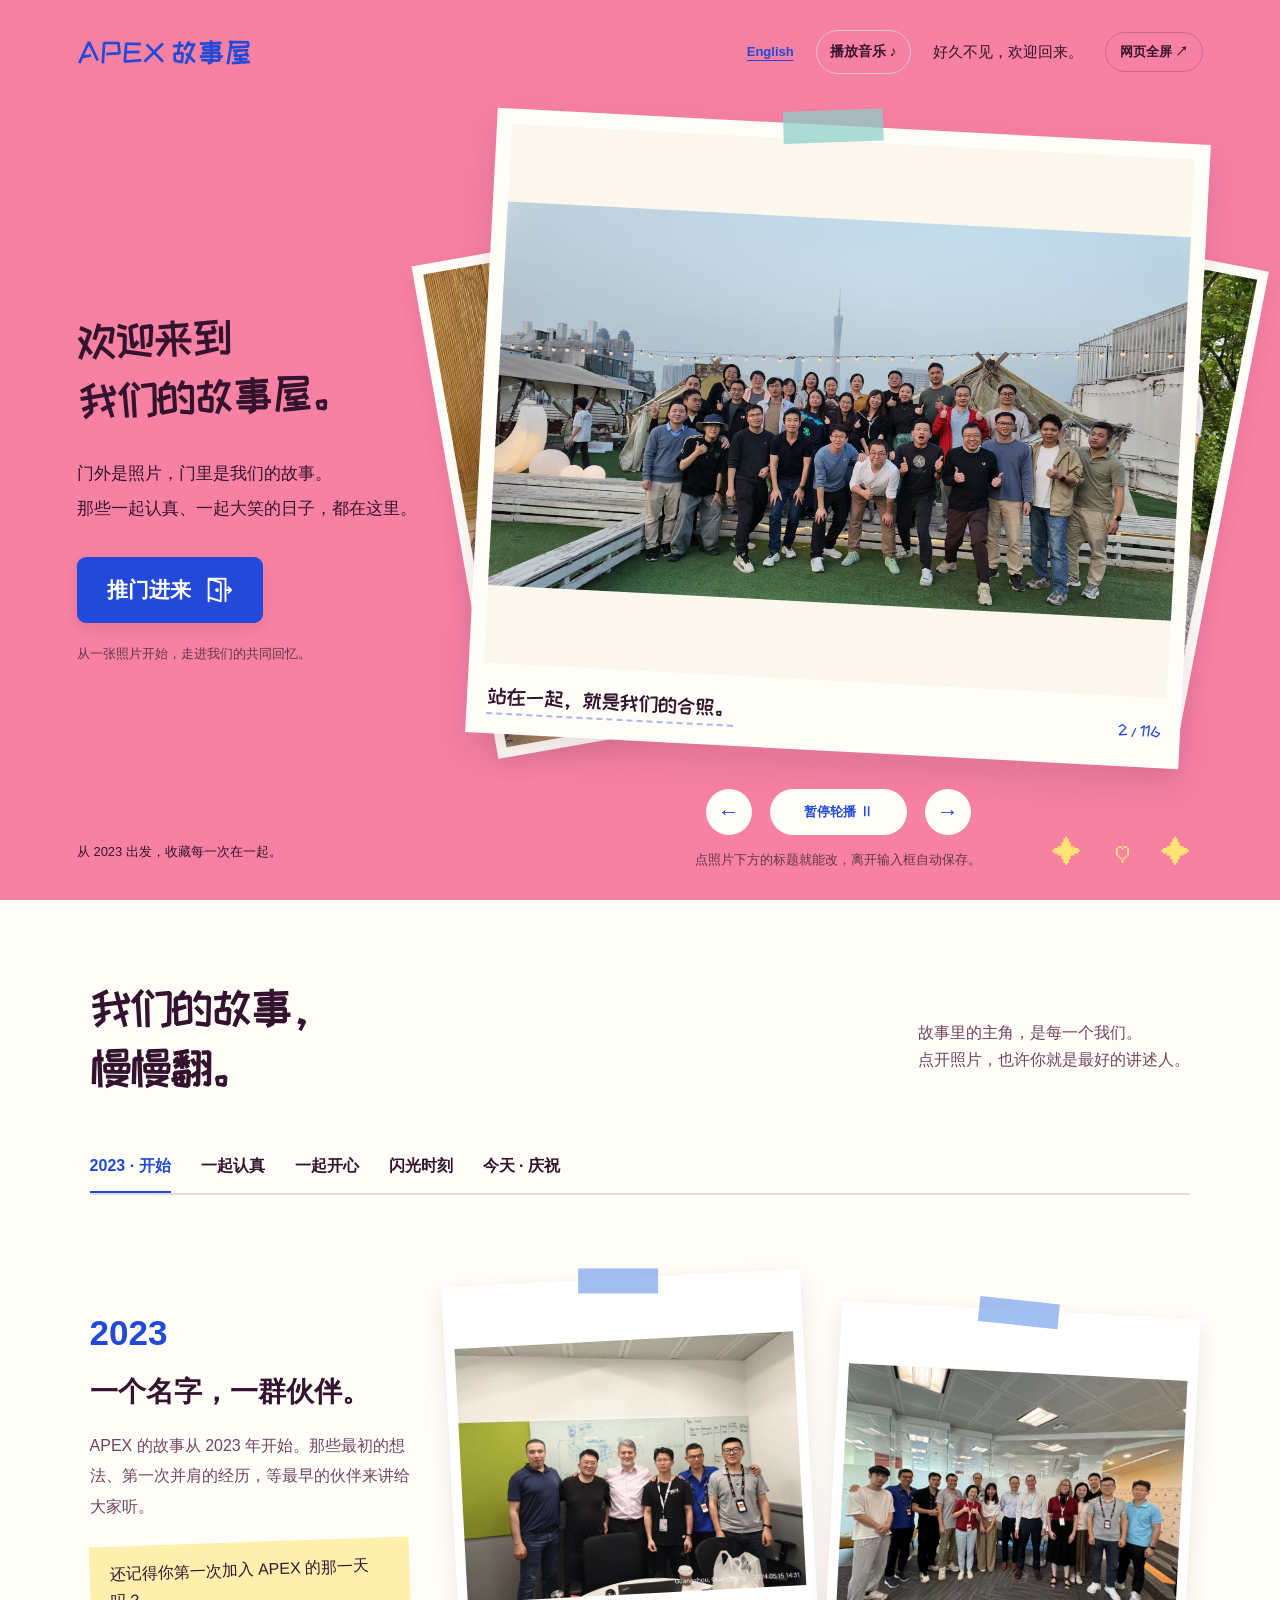
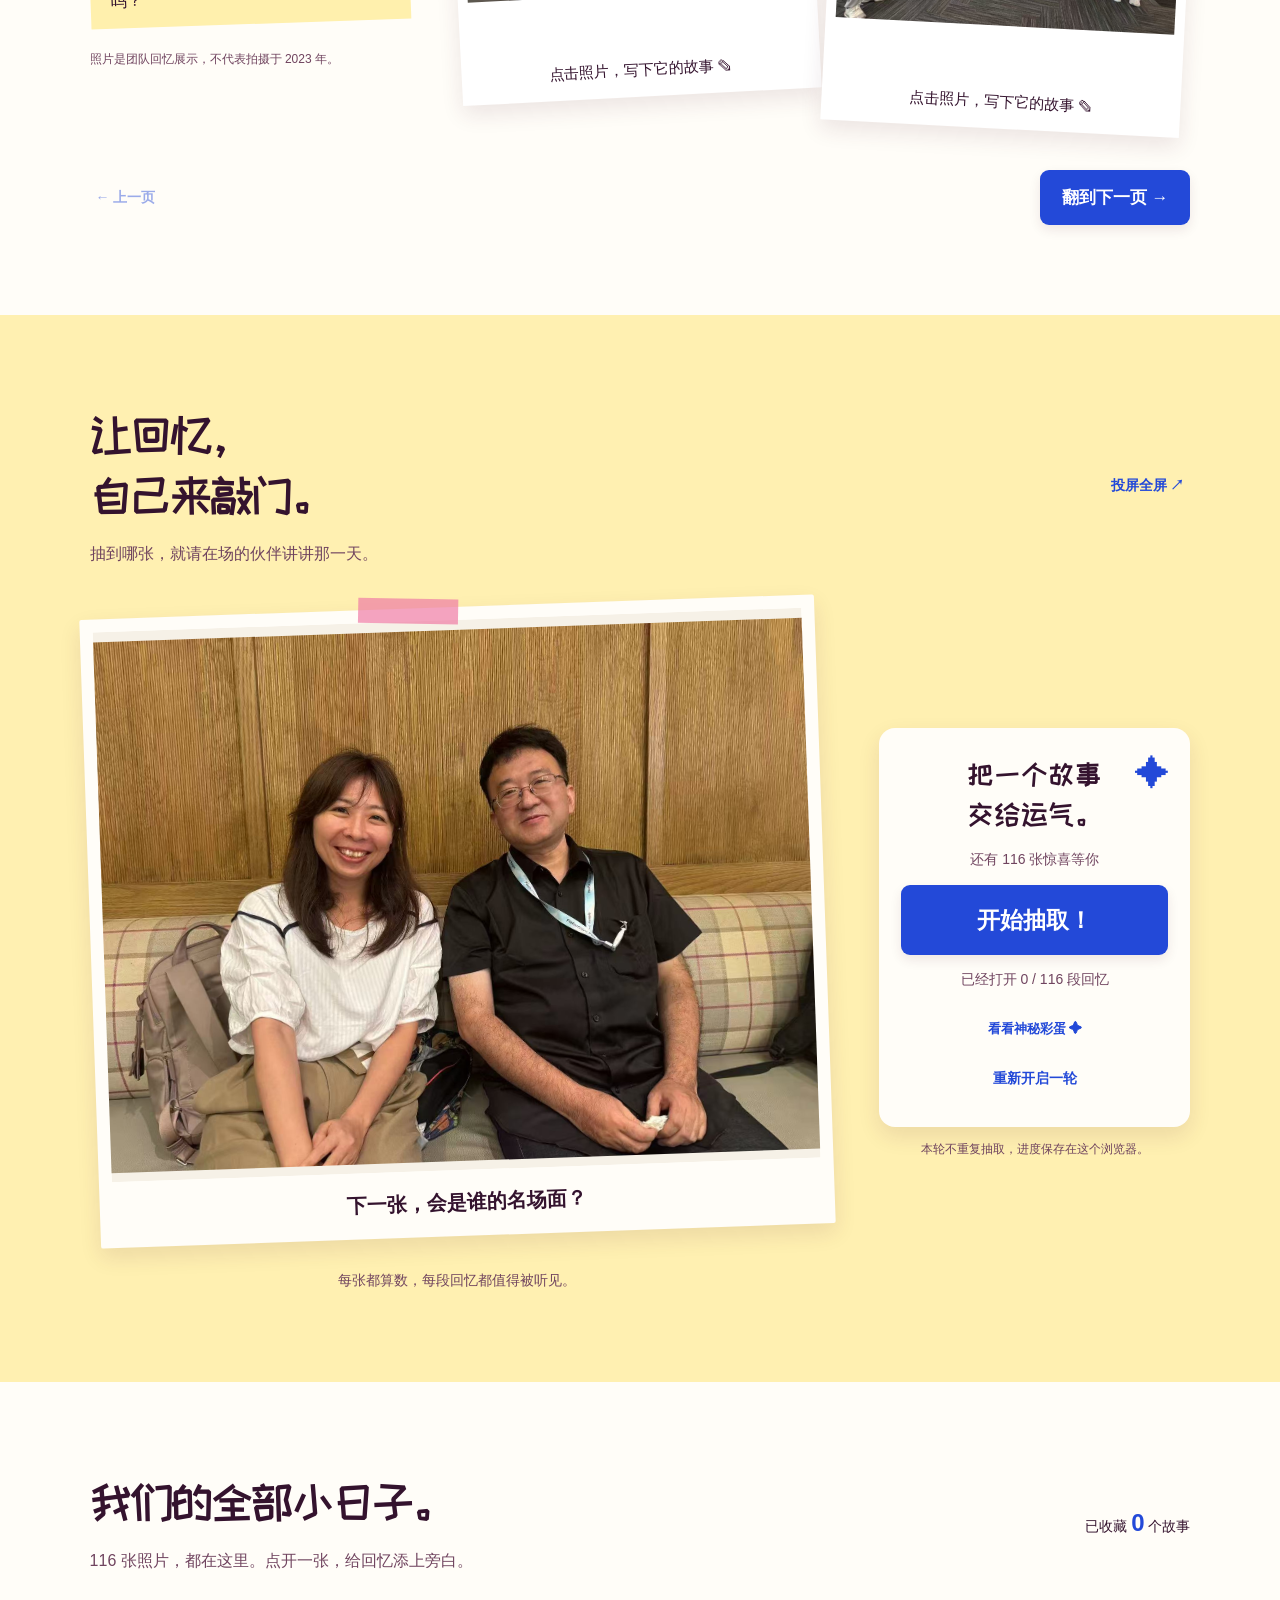
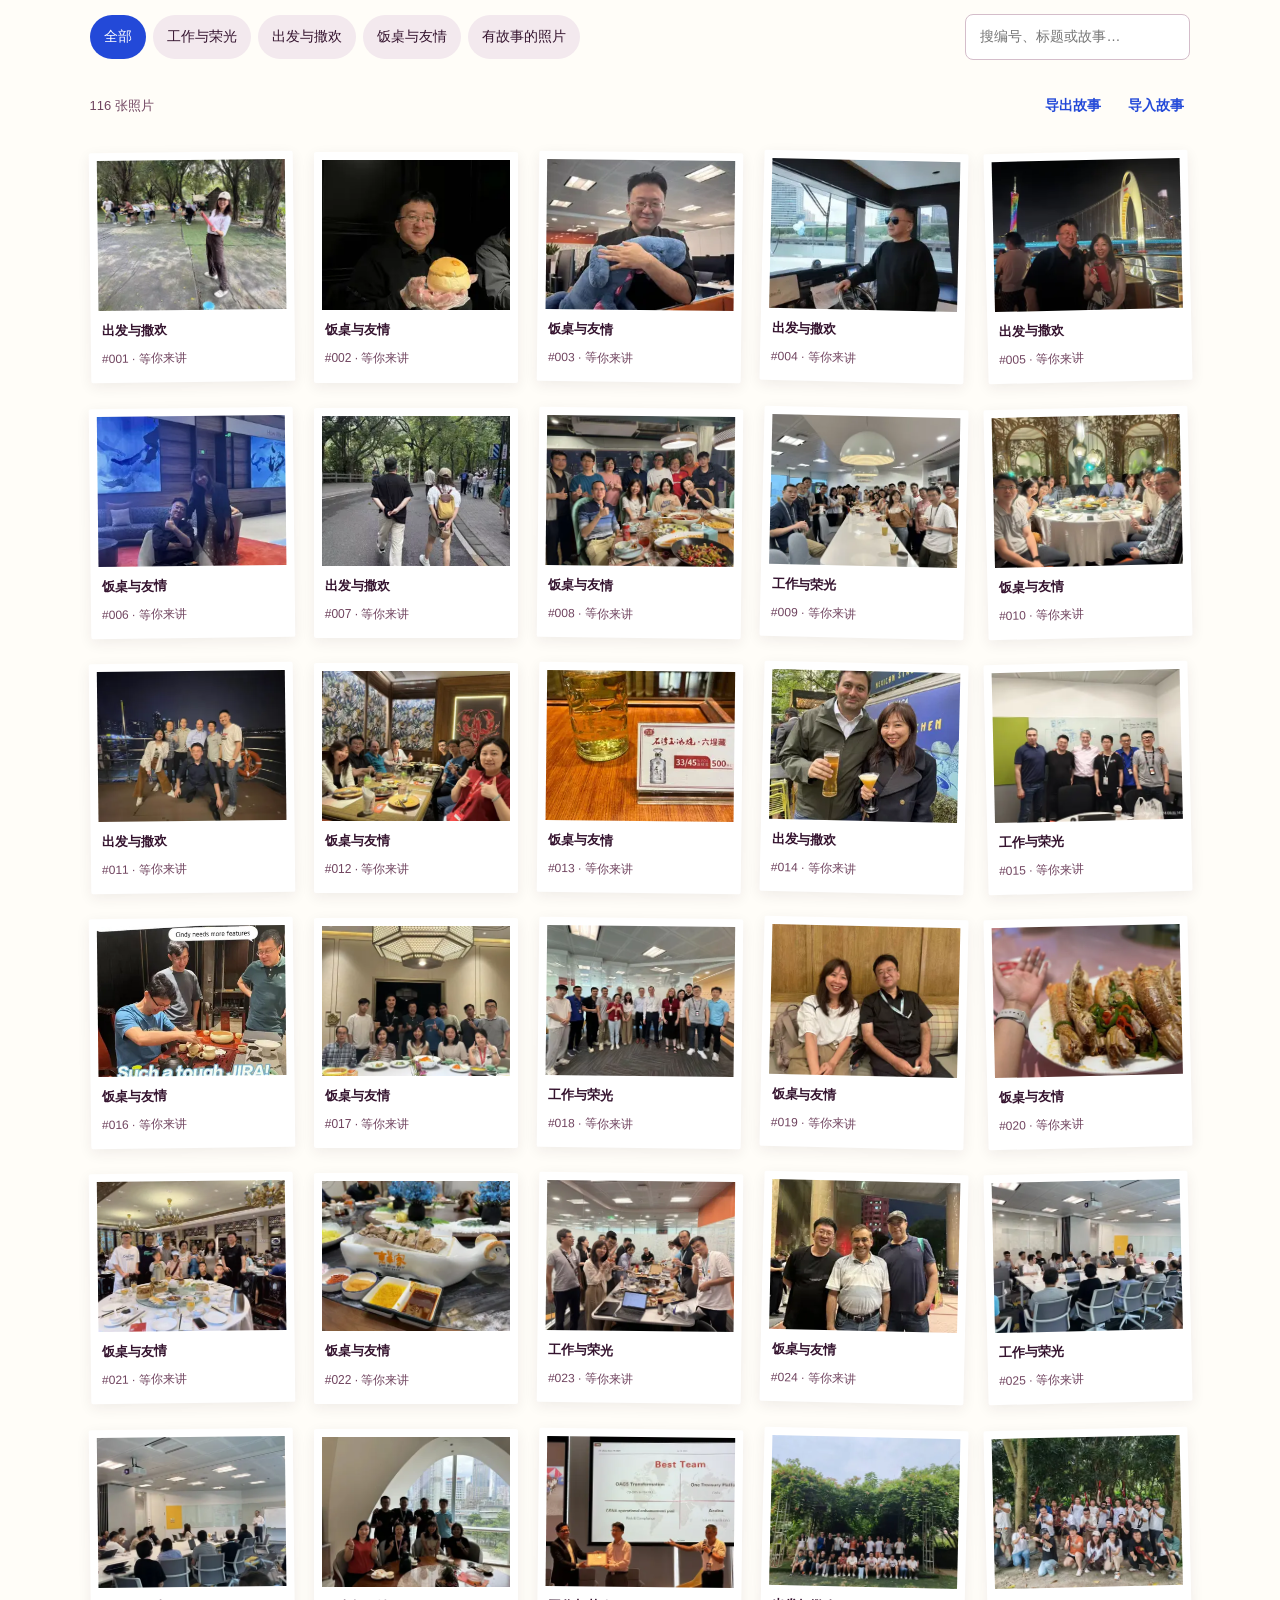
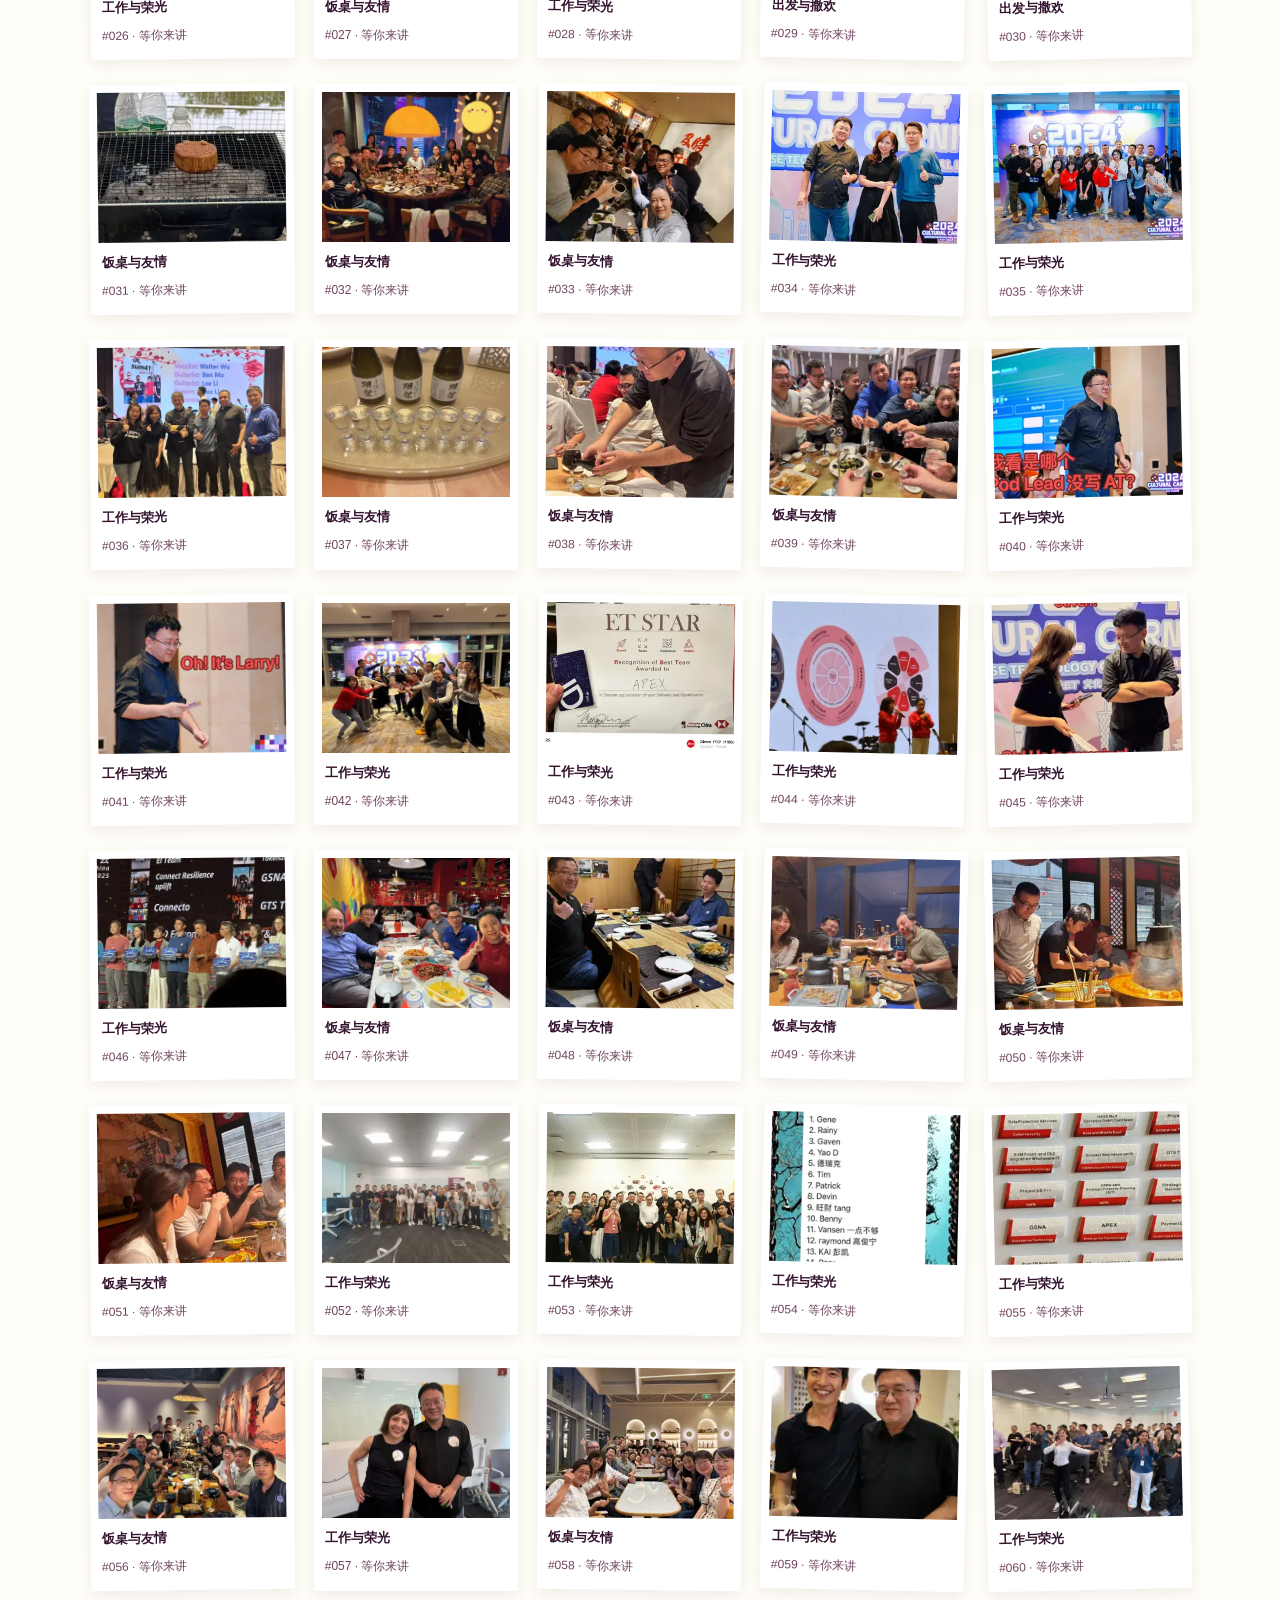
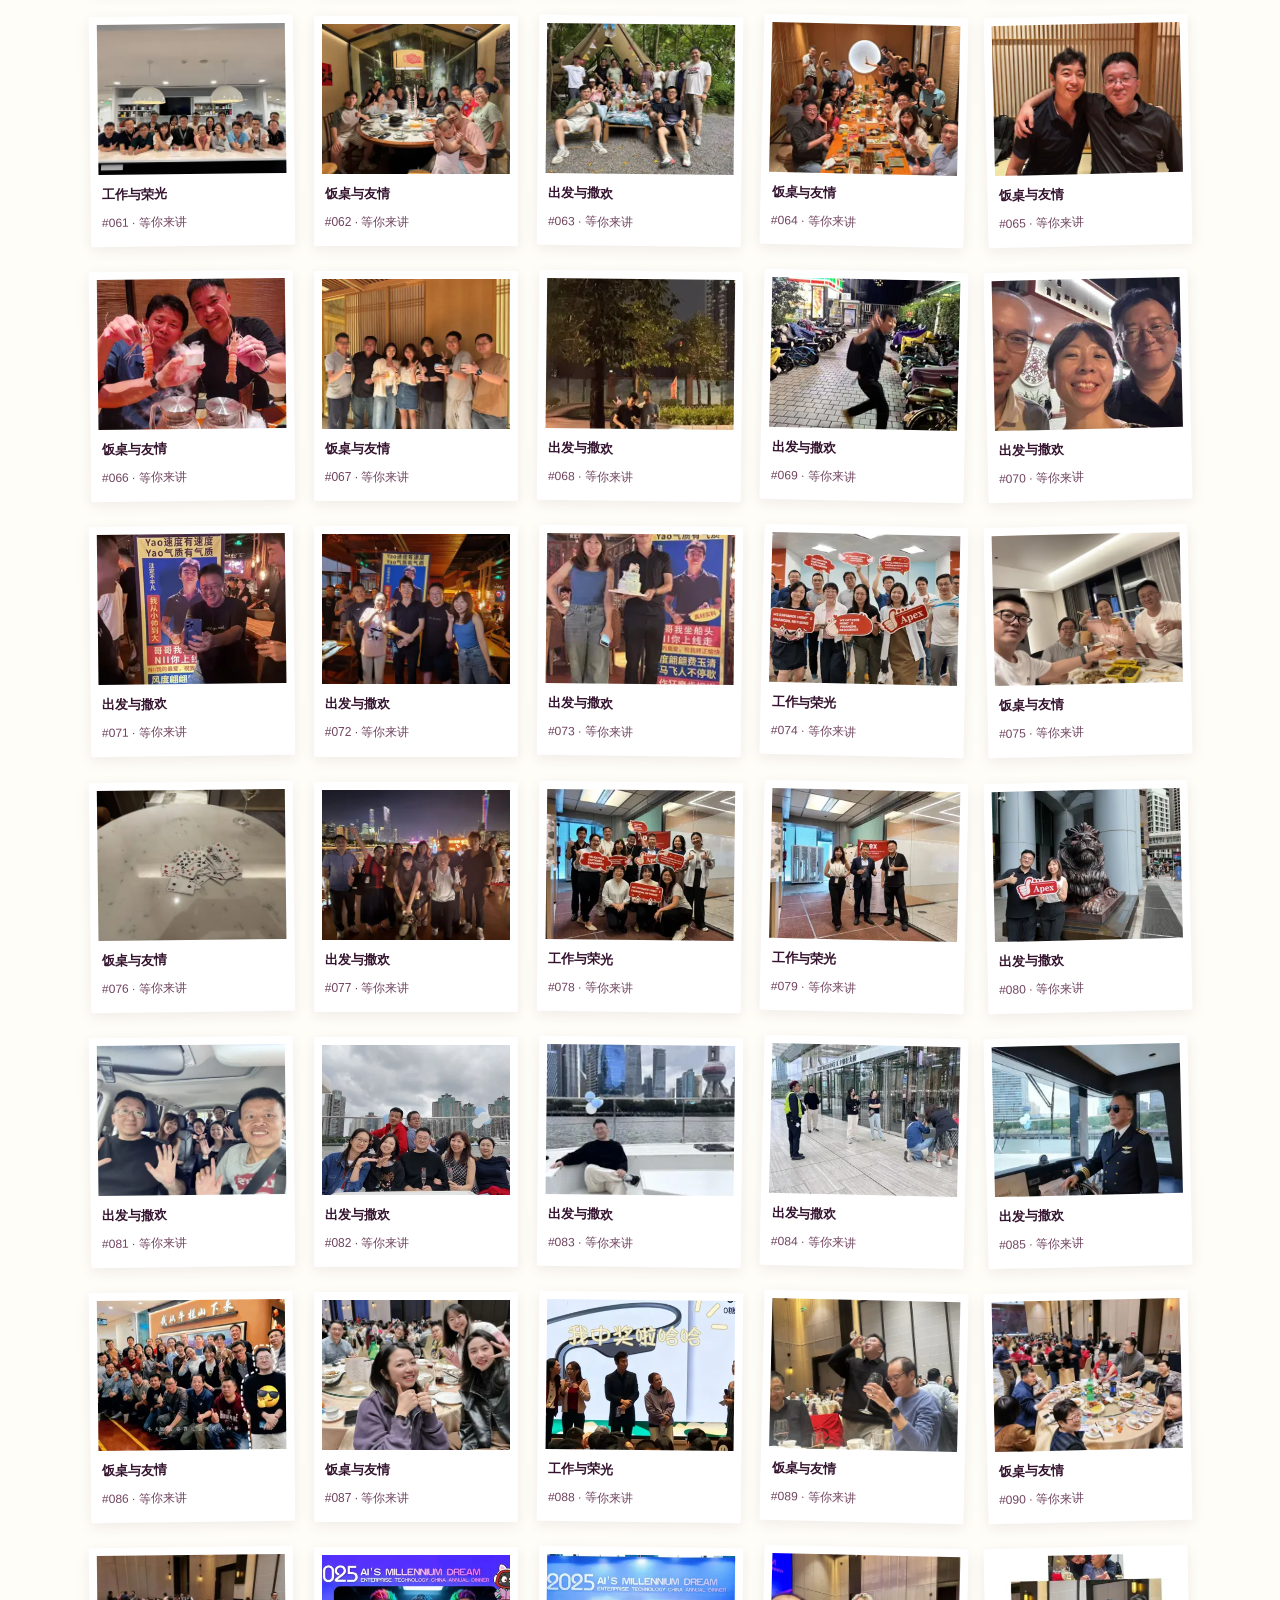
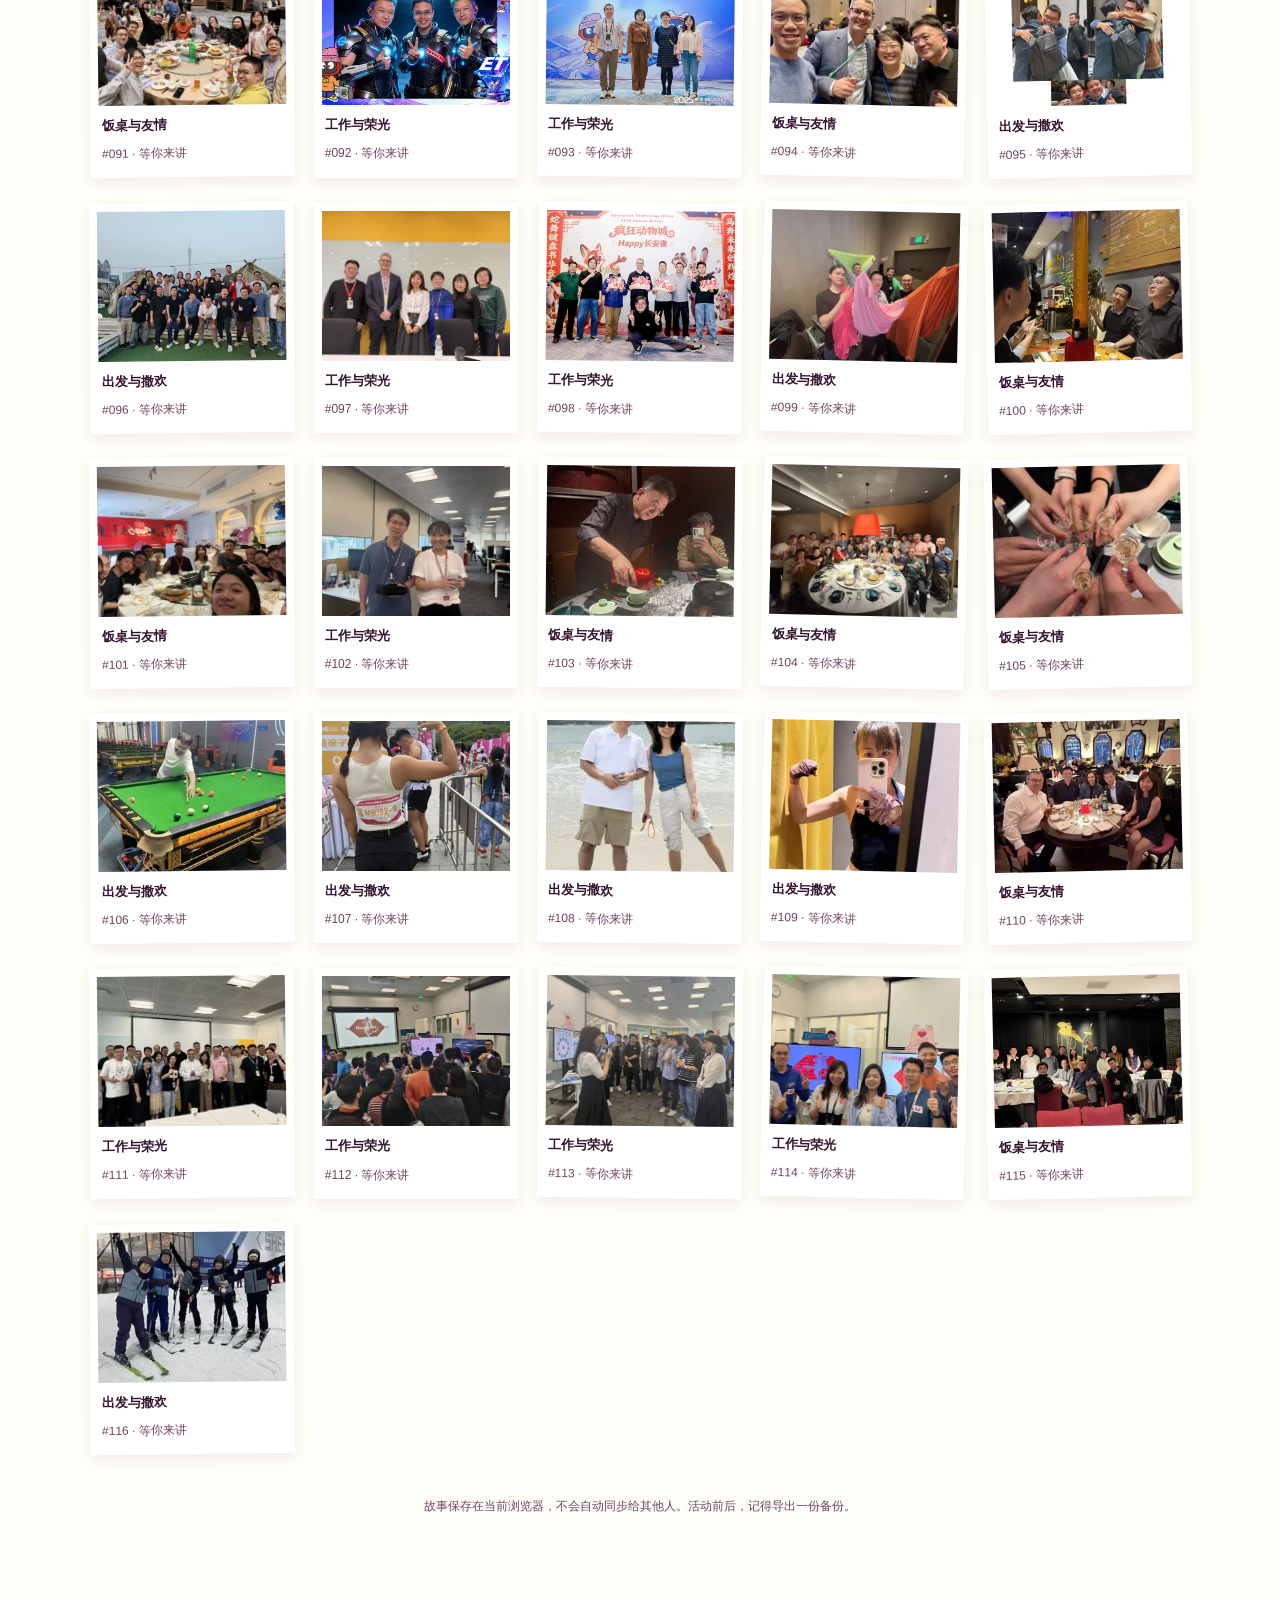
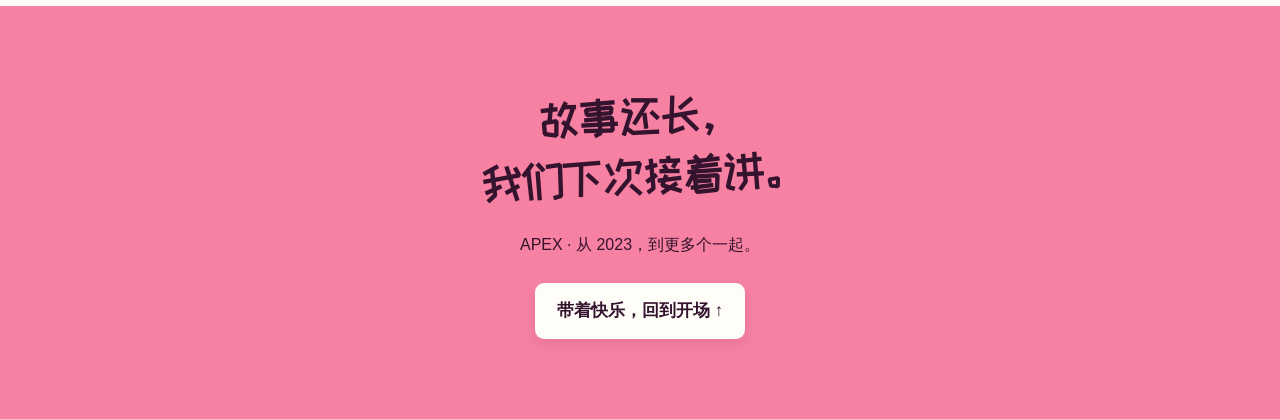
==== commit 2931dda0: "Add English story house with bilingual navigation" ====
--- a/index.html
+++ b/index.html
@@ -1,9 +1,9 @@
-<!doctype html><html lang="zh-CN"><head><meta charset="utf-8"><meta name="viewport" content="width=device-width,initial-scale=1"><meta name="theme-color" content="#f681a2"><meta name="description" content="APEX 的庆祝故事屋：从2023出发，一起翻相册、抽回忆、讲故事。"><title>APEX · 今天值得庆祝！</title><link rel="stylesheet" href="style.css?v=egg-copy-3"></head><body class="welcome-open">
-<section id="welcomeScreen" class="welcome-screen" aria-labelledby="welcomeTitle"><div class="welcome-top"><span>APEX 故事屋</span><div class="welcome-top-actions"><button type="button" class="music" id="welcomeMusicToggle" aria-pressed="false">播放音乐 ♪</button><span>好久不见，欢迎回来。</span><button type="button" class="site-fullscreen" aria-pressed="false">网页全屏 ↗</button></div></div><div class="welcome-layout"><div class="welcome-copy"><h1 id="welcomeTitle">欢迎来到<br><span>我们的故事屋。</span></h1><p>门外是照片，门里是我们的故事。<br>那些一起认真、一起大笑的日子，都在这里。</p><button id="enterHouse" class="button blue enter-house">推门进来 <svg viewBox="0 0 32 32" aria-hidden="true"><path d="M6 28V4h18v24M6 4l13 4v20l-13-4M24 16h6m-3-3 3 3-3 3"/><circle cx="15" cy="16" r="1"/></svg></button><span class="welcome-footnote">从一张照片开始，走进我们的共同回忆。</span></div><div class="welcome-gallery" aria-label="团队照片轮播"><div class="carousel-peek peek-left" aria-hidden="true"><img id="welcomePrevImage" src="assets/photos/063.jpg" alt=""></div><figure class="welcome-polaroid"><span class="welcome-tape" aria-hidden="true"></span><img id="welcomeImage" src="assets/photos/019.jpg" alt="Cindy 和 Tun 的合照"><figcaption><span id="welcomeCaption" contenteditable="plaintext-only" role="textbox" aria-label="编辑当前照片标题" spellcheck="false" title="点击修改标题，离开输入框自动保存">有你们，真好！</span><span id="welcomeNumber">1 / 18</span></figcaption></figure><div class="carousel-peek peek-right" aria-hidden="true"><img id="welcomeNextImage" src="assets/photos/096.jpg" alt=""></div><div class="carousel-controls"><button id="welcomePrev" aria-label="上一张欢迎照片">←</button><button id="welcomePause" aria-pressed="false">暂停轮播 Ⅱ</button><button id="welcomeNext" aria-label="下一张欢迎照片">→</button></div><p class="carousel-hint">点照片下方的标题就能改，离开输入框自动保存。</p></div></div><div class="welcome-bottom"><span>从 2023 出发，收藏每一次在一起。</span><span aria-hidden="true">✦ ♡ ✦</span></div></section><div id="storyHouse" inert aria-hidden="true"><a class="skip" href="#story">跳到故事正文</a><div id="confetti" aria-hidden="true"></div><header><a class="brand" href="#">APEX <span>故事屋</span><svg class="spark" viewBox="0 0 40 40" aria-hidden="true"><path d="M20 2v10m0 16v10M2 20h10m16 0h10M7 7l7 7m12 12 7 7M7 33l7-7m12-12 7-7"/></svg></a><nav aria-label="主导航"><a href="#story">故事开场</a><a href="#lottery">回忆抽签</a><a href="#album">全部照片</a><button id="backOutside">门外相册</button></nav><button type="button" class="site-fullscreen header-fullscreen" aria-pressed="false">网页全屏 ↗</button><button id="musicToggle" class="music" aria-pressed="false">播放音乐 ♪</button></header>
+<!doctype html><html lang="zh-CN"><head><meta charset="utf-8"><meta name="viewport" content="width=device-width,initial-scale=1"><meta name="theme-color" content="#f681a2"><meta name="description" content="APEX 的庆祝故事屋：从2023出发，一起翻相册、抽回忆、讲故事。"><title>APEX · 今天值得庆祝！</title><link rel="stylesheet" href="style.css?v=bilingual-1"></head><body class="welcome-open">
+<section id="welcomeScreen" class="welcome-screen" aria-labelledby="welcomeTitle"><div class="welcome-top"><span>APEX 故事屋</span><div class="welcome-top-actions"><a class="language-link" href="en.html" lang="en" aria-label="Switch to English">English</a><button type="button" class="music" id="welcomeMusicToggle" aria-pressed="false">播放音乐 ♪</button><span>好久不见，欢迎回来。</span><button type="button" class="site-fullscreen" aria-pressed="false">网页全屏 ↗</button></div></div><div class="welcome-layout"><div class="welcome-copy"><h1 id="welcomeTitle">欢迎来到<br><span>我们的故事屋。</span></h1><p>门外是照片，门里是我们的故事。<br>那些一起认真、一起大笑的日子，都在这里。</p><button id="enterHouse" class="button blue enter-house">推门进来 <svg viewBox="0 0 32 32" aria-hidden="true"><path d="M6 28V4h18v24M6 4l13 4v20l-13-4M24 16h6m-3-3 3 3-3 3"/><circle cx="15" cy="16" r="1"/></svg></button><span class="welcome-footnote">从一张照片开始，走进我们的共同回忆。</span></div><div class="welcome-gallery" aria-label="团队照片轮播"><div class="carousel-peek peek-left" aria-hidden="true"><img id="welcomePrevImage" src="assets/photos/063.jpg" alt=""></div><figure class="welcome-polaroid"><span class="welcome-tape" aria-hidden="true"></span><img id="welcomeImage" src="assets/photos/019.jpg" alt="Cindy 和 Tun 的合照"><figcaption><span id="welcomeCaption" contenteditable="plaintext-only" role="textbox" aria-label="编辑当前照片标题" spellcheck="false" title="点击修改标题，离开输入框自动保存">有你们，真好！</span><span id="welcomeNumber">1 / 18</span></figcaption></figure><div class="carousel-peek peek-right" aria-hidden="true"><img id="welcomeNextImage" src="assets/photos/096.jpg" alt=""></div><div class="carousel-controls"><button id="welcomePrev" aria-label="上一张欢迎照片">←</button><button id="welcomePause" aria-pressed="false">暂停轮播 Ⅱ</button><button id="welcomeNext" aria-label="下一张欢迎照片">→</button></div><p class="carousel-hint">点照片下方的标题就能改，离开输入框自动保存。</p></div></div><div class="welcome-bottom"><span>从 2023 出发，收藏每一次在一起。</span><span aria-hidden="true">✦ ♡ ✦</span></div></section><div id="storyHouse" inert aria-hidden="true"><a class="skip" href="#story">跳到故事正文</a><div id="confetti" aria-hidden="true"></div><header><a class="brand" href="#">APEX <span>故事屋</span><svg class="spark" viewBox="0 0 40 40" aria-hidden="true"><path d="M20 2v10m0 16v10M2 20h10m16 0h10M7 7l7 7m12 12 7 7M7 33l7-7m12-12 7-7"/></svg></a><nav aria-label="主导航"><a href="#story">故事开场</a><a href="#lottery">回忆抽签</a><a href="#album">全部照片</a><button id="backOutside">门外相册</button></nav><a class="language-link header-language" href="en.html" lang="en" aria-label="Switch to English">English</a><button type="button" class="site-fullscreen header-fullscreen" aria-pressed="false">网页全屏 ↗</button><button id="musicToggle" class="music" aria-pressed="false">播放音乐 ♪</button></header>
 <main><section class="hero"><div class="party-flags" aria-hidden="true"><svg viewBox="0 0 1400 115" preserveAspectRatio="none"><path class="flag-string" d="M-20 0 Q700 135 1420 0"/><path fill="#2349d8" d="M50 12 125 22 80 83Z"/><path fill="#ffe273" d="M200 33 275 42 228 103Z"/><path fill="#fffdf8" d="M350 48 425 54 382 113Z"/><path fill="#85d1ba" d="M510 60 585 64 546 115Z"/><path fill="#2349d8" d="M670 65 745 65 708 115Z"/><path fill="#ffe273" d="M830 62 905 57 873 113Z"/><path fill="#fffdf8" d="M990 50 1065 43 1037 103Z"/><path fill="#85d1ba" d="M1150 31 1225 21 1195 83Z"/><path fill="#2349d8" d="M1300 9 1375 0 1348 62Z"/></svg></div><div class="banner-sprinkles" aria-hidden="true"></div><div class="party-balloon balloon-blue" aria-hidden="true"><span></span></div><div class="party-balloon balloon-yellow" aria-hidden="true"><span></span></div><div class="hero-copy"><h1><span>今天，</span><br><span>值得庆祝！</span></h1><p>从 2023 年的第一步，到每一次并肩的瞬间。<br>今天，把我们的故事再讲一遍。</p><div class="hero-actions"><a class="button blue" href="#story"><span aria-hidden="true">▶</span> 开启回忆之旅</a><a class="button paper" href="#lottery">抽一张，讲个故事 ↗</a></div><div class="cheer-row"><button id="cheerButton" class="cheer-button">给 Cindy & Tun 送上掌声 <span aria-hidden="true">✦</span></button><button id="cheerSoundToggle" class="cheer-sound-toggle" aria-pressed="true">欢呼声：开 ♪</button><span id="cheerCount" aria-live="polite">今天，快乐加倍！</span></div></div><div class="hero-collage spotlight" aria-label="Cindy 和 Tun 的庆祝合照"><button class="polaroid p3 hero-main-photo" onclick="openPhoto(19)"><img src="assets/photos/019.jpg" alt="Cindy 在左、Tun 在右的双人合照"><span class="celebration-sticker" aria-hidden="true">今天的快乐主角！</span><span class="main-photo-caption"><strong>Cindy <i>&</i> Tun</strong><small>有你们，真好！</small></span></button><button id="partyButton" class="star star1" aria-label="撒一把庆祝纸屑"><svg viewBox="0 0 110 110" aria-hidden="true"><path d="M55 5 69 34 103 38 78 63 83 98 55 81 25 98 30 63 6 38 40 34Z"/><ellipse cx="44" cy="51" rx="3.7" ry="6"/><ellipse cx="66" cy="51" rx="3.7" ry="6"/><path d="M47 65q8 9 16 0"/></svg></button><span class="handnote">把掌声送给你们。<br>— APEX ♡</span></div><div class="floating f1" aria-hidden="true">✦</div><div class="floating f2" aria-hidden="true">♡</div></section><div class="ribbon"><strong>一张照片，一个故事。</strong><span>往下翻，回到故事开始的地方 ↓</span></div>
 <section id="story" class="story section"><div class="section-top"><h2>我们的故事，<br>慢慢翻。</h2><p>故事里的主角，是每一个我们。<br>点开照片，也许你就是最好的讲述人。</p></div><div class="chapter-tabs" aria-label="故事章节"><button data-chapter="0" aria-current="step">2023 · 开始</button><button data-chapter="1">一起认真</button><button data-chapter="2">一起开心</button><button data-chapter="3">闪光时刻</button><button data-chapter="4">今天 · 庆祝</button></div><div id="chapterContent" class="chapter-content"><div class="chapter-copy"><span id="chapterYear" class="year"></span><h3 id="chapterTitle"></h3><p id="chapterText"></p><blockquote id="chapterQuestion"></blockquote><small id="chapterNote"></small></div><div id="chapterImages" class="chapter-images"></div></div><div class="chapter-controls"><button id="chapterPrev" class="text-button">← 上一页</button><button id="chapterNext" class="button blue">翻到下一页 →</button></div></section>
 <section id="lottery" class="lottery section"><div class="section-top"><div><h2>让回忆，<br>自己来敲门。</h2><p>抽到哪张，就请在场的伙伴讲讲那一天。</p></div><div class="projection-tools"><small id="imageQuality" aria-live="polite"></small><button id="photoFit" class="text-button" aria-pressed="false" hidden>铺满屏幕</button><button id="fullscreen" class="text-button">投屏全屏 ↗</button></div></div><div class="draw-layout"><div class="draw-left"><div id="drawStage" class="draw-stage polaroid" role="button" tabindex="0" aria-label="打开当前照片大图和故事"><img id="drawImage" src="assets/photos/019.jpg" alt="当前抽取的团队回忆照片"><div id="drawEgg" hidden><span class="egg-stamp">隐藏款！</span><div class="egg-codes"><figure><img src="assets/qr-sunny.jpg" alt="Sunny 的微信收款码"><figcaption>Sunny 的快乐基金</figcaption></figure><figure><img src="assets/qr-fish.jpg" alt="Pepper 的微信收款码"><figcaption>Pepper 的快乐基金</figcaption></figure></div></div><h3 id="drawTitle" aria-live="polite">下一张，会是谁的名场面？</h3></div><p class="draw-hint">每张都算数，每段回忆都值得被听见。</p></div><div class="draw-right"><div class="ticket"><span class="ticket-star" aria-hidden="true">✦</span><h3>把一个故事<br>交给运气。</h3><p id="remaining">116 张惊喜等你</p><button id="drawBtn" class="button blue draw-button">开始抽取！</button><p id="drawCount" aria-live="polite">已经打开 0 / 116 段回忆</p><button id="previewEgg" class="text-button egg-preview">看看神秘彩蛋 ✦</button><button id="resetDraw" class="text-button">重新开启一轮</button></div><div id="drawResult" class="result" hidden><strong>话筒交给记得这一天的人。</strong><p id="drawPrompt"></p><button id="tellStory" class="text-button">把故事写下来 ↗</button></div><p class="storage-note">本轮不重复抽取，进度保存在这个浏览器。</p></div></div></section>
 <section id="album" class="album section"><div class="section-top"><div><h2>我们的全部小日子。</h2><p>116 张照片，都在这里。点开一张，给回忆添上旁白。</p></div><span class="story-count">已收藏 <b id="savedCount">0</b> 个故事</span></div><div class="album-toolbar"><div class="filters" aria-label="相册筛选"><button data-filter="全部" aria-pressed="true">全部</button><button data-filter="工作与荣光" aria-pressed="false">工作与荣光</button><button data-filter="出发与撒欢" aria-pressed="false">出发与撒欢</button><button data-filter="饭桌与友情" aria-pressed="false">饭桌与友情</button><button data-filter="有故事" aria-pressed="false">有故事的照片</button></div><label class="search"><span class="sr-only">搜索编号或故事</span><input id="search" type="search" placeholder="搜编号、标题或故事…"></label></div><div class="album-meta"><span id="photoCount">照片正在就位…</span><div><button id="exportStories" class="text-button">导出故事</button><button id="importStories" class="text-button">导入故事</button><input id="importFile" type="file" accept="application/json,.json" hidden></div></div><div id="grid" class="photo-grid"></div><p id="empty" hidden>这里还没有照片。换个筛选，或给一张照片写下故事吧。</p><p class="backup-note">故事保存在当前浏览器，不会自动同步给其他人。活动前后，记得导出一份备份。</p></section>
 <footer><h2>故事还长，<br>我们下次接着讲。</h2><p>APEX · 从 2023，到更多个一起。</p><a href="#" class="button paper">带着快乐，回到开场 ↑</a></footer></main></div>
 <dialog id="photoDialog" aria-labelledby="detailTitle"><button id="closePhoto" class="close" aria-label="关闭照片">×</button><div class="detail-layout"><div class="detail-media"><img id="detailImage" src="assets/photos/019.jpg" alt=""><div class="photo-nav"><button id="prevPhoto" class="text-button">← 上一张</button><button id="nextPhoto" class="text-button">下一张 →</button></div><small id="qualityNote" hidden>这张原图尺寸较小，保留它，是为了保留这段回忆。</small></div><div class="detail-story"><p id="detailNumber"></p><h2 id="detailTitle">这张照片，你还记得吗？</h2><p id="storyPrompt"></p><label for="storyTitle">照片标题（修改后自动保存）</label><input id="storyTitle" maxlength="80" placeholder="比如：那次笑到停不下来的团建"><label for="storyText">那一天发生了什么？</label><textarea id="storyText" maxlength="5000" rows="7" placeholder="什么时候、在哪里，谁在场？当时最好笑或最难忘的是什么？"></textarea><button id="saveStory" class="button blue">收藏这段回忆</button><p id="saveStatus" role="status"></p><small>文字保存在当前浏览器。可在相册中导出备份。</small></div></div></dialog>
-<dialog id="eggDialog" aria-labelledby="eggTitle"><div class="egg-paper"><span class="egg-kicker">APEX 故事屋 · 快乐入场券</span><h2 id="eggTitle">等等，故事屋还有门票？！</h2><p id="eggText">扫码解锁我们的故事，快乐基金随意打赏。<br>两位收款嘉宾，已经准备就绪。</p><div class="egg-codes"><figure><img src="assets/qr-sunny.jpg" alt="Sunny 的微信收款码"><figcaption>Sunny 的快乐基金</figcaption></figure><figure><img src="assets/qr-fish.jpg" alt="Pepper 的微信收款码"><figcaption>Pepper 的快乐基金</figcaption></figure></div><p class="egg-joke">扫码和打赏，都随你开心。</p><div class="egg-actions"><button id="eggUnlock" class="button blue">已扫码，放我进去 →</button><button id="eggSkip" class="text-button">先欠着，直接进屋 ↗</button></div></div></dialog><dialog id="resetDialog" aria-labelledby="resetTitle" class="reset-dialog"><h2 id="resetTitle">再开一轮回忆？</h2><p>只清空抽签进度，已经写好的故事会保留。</p><div><button id="cancelReset" class="button paper">继续这一轮</button><button id="confirmReset" class="button blue">开启新一轮</button></div></dialog><div id="toast" role="status"></div><audio id="cheerSound" src="assets/cheer.mp3" preload="auto"></audio><audio id="music" src="assets/celebration.mp3?v=2" loop preload="metadata"></audio><script src="photos-data.js?v=egg-copy-3" defer></script><script src="app.js?v=egg-copy-3" defer></script></body></html>
+<dialog id="eggDialog" aria-labelledby="eggTitle"><div class="egg-paper"><span class="egg-kicker">APEX 故事屋 · 快乐入场券</span><h2 id="eggTitle">等等，故事屋还有门票？！</h2><p id="eggText">扫码解锁我们的故事，快乐基金随意打赏。<br>两位收款嘉宾，已经准备就绪。</p><div class="egg-codes"><figure><img src="assets/qr-sunny.jpg" alt="Sunny 的微信收款码"><figcaption>Sunny 的快乐基金</figcaption></figure><figure><img src="assets/qr-fish.jpg" alt="Pepper 的微信收款码"><figcaption>Pepper 的快乐基金</figcaption></figure></div><p class="egg-joke">扫码和打赏，都随你开心。</p><div class="egg-actions"><button id="eggUnlock" class="button blue">已扫码，放我进去 →</button><button id="eggSkip" class="text-button">先欠着，直接进屋 ↗</button></div></div></dialog><dialog id="resetDialog" aria-labelledby="resetTitle" class="reset-dialog"><h2 id="resetTitle">再开一轮回忆？</h2><p>只清空抽签进度，已经写好的故事会保留。</p><div><button id="cancelReset" class="button paper">继续这一轮</button><button id="confirmReset" class="button blue">开启新一轮</button></div></dialog><div id="toast" role="status"></div><audio id="cheerSound" src="assets/cheer.mp3" preload="auto"></audio><audio id="music" src="assets/celebration.mp3?v=2" loop preload="metadata"></audio><script src="photos-data.js?v=bilingual-1" defer></script><script src="app.js?v=bilingual-1" defer></script></body></html>
--- a/style.css
+++ b/style.css
@@ -122,3 +122,11 @@
 /* Keep the QR squares large enough to scan, without altering their source files. */
 .egg-codes figure{overflow:hidden}.egg-codes img{object-fit:cover;object-position:center 40%;height:300px}.egg-codes figcaption{position:relative;background:var(--paper);padding:5px 0}#drawEgg .egg-codes img{object-fit:cover;object-position:center 40%}
 @media(max-width:700px){.egg-codes img{height:auto;aspect-ratio:1;object-fit:cover}#drawEgg .egg-codes img{aspect-ratio:1}}
+
+/* Bilingual navigation and English type scale. */
+.language-link{font-size:13px;font-weight:800;color:var(--blue);white-space:nowrap;text-decoration:underline;text-underline-offset:4px;min-height:36px;display:inline-flex;align-items:center}.header-language{margin-left:auto}.header-fullscreen{margin-left:0}header nav{margin-left:auto}
+html[lang=en] body{font-family:'Avenir Next','Trebuchet MS',Arial,sans-serif}
+html[lang=en] h1,html[lang=en] h2,html[lang=en] .brand span,html[lang=en] .ribbon strong,html[lang=en] .ticket h3,html[lang=en] .handnote{font-family:'Trebuchet MS','Avenir Next',Arial,sans-serif;font-weight:800!important;letter-spacing:-.035em}
+html[lang=en] .welcome-copy h1{font-size:clamp(34px,3.4vw,56px);line-height:1.14}html[lang=en] .welcome-copy h1 span{white-space:normal}html[lang=en] .welcome-copy p{font-size:16px;line-height:1.8}html[lang=en] .welcome-top{font-size:13px}html[lang=en] .welcome-top>span:first-child{font-family:'Trebuchet MS',sans-serif;font-size:24px;font-weight:800}html[lang=en] .welcome-polaroid figcaption{font-family:inherit;font-size:18px}html[lang=en] .hero h1{font-size:clamp(40px,4.4vw,70px);line-height:1.25}html[lang=en] .hero-copy>p{font-size:15px}html[lang=en] .hero-actions .button{font-size:15px}html[lang=en] h2{font-size:clamp(30px,3vw,44px);line-height:1.25}html[lang=en] nav{font-size:13px;gap:24px}html[lang=en] .brand span{font-size:19px}html[lang=en] .brand{font-size:25px}html[lang=en] .chapter-tabs{gap:24px;font-size:14px}html[lang=en] .chapter-copy h3{font-size:28px;line-height:1.35}html[lang=en] .chapter-copy p{line-height:1.8}html[lang=en] .year{font-size:30px}html[lang=en] .ticket h3{font-size:26px;line-height:1.35}html[lang=en] .draw-button{font-size:21px}html[lang=en] .egg-paper h2{font-size:32px}html[lang=en] .egg-actions .button{font-size:16px}html[lang=en] .egg-actions .text-button{font-size:13px}html[lang=en] .celebration-sticker{font-size:15px}html[lang=en] .cheer-button{font-size:14px}
+@media(max-width:1100px) and (min-width:701px){header{padding:10px 3%;gap:12px;flex-wrap:wrap;height:auto;min-height:85px}header nav{order:3;width:100%;justify-content:center;margin:0}html[lang=en] .welcome-top-actions{gap:12px}html[lang=en] .welcome-top-actions>span{display:none}html[lang=en] .hero-actions{max-width:none}html[lang=en] .hero-actions .button{font-size:13px}}
+@media(max-width:700px){.header-language{margin-left:auto}.header-fullscreen{margin-left:0}.welcome-top-actions{gap:8px}.language-link{font-size:12px}html[lang=en] .welcome-top>span:first-child{font-size:18px}html[lang=en] .welcome-top-actions{gap:8px}html[lang=en] .welcome-top-actions .site-fullscreen{font-size:10px}html[lang=en] .welcome-top-actions .music{font-size:10px;padding:6px 8px}html[lang=en] .welcome-copy h1{font-size:40px}html[lang=en] .welcome-copy p{font-size:14px}html[lang=en] .welcome-polaroid figcaption{font-size:14px}html[lang=en] .hero h1{font-size:43px}html[lang=en] .hero-copy>p{font-size:13px}html[lang=en] .hero-actions{flex-wrap:wrap}html[lang=en] .hero-actions .button{font-size:13px}html[lang=en] .brand{font-size:21px;gap:5px}html[lang=en] .brand span{font-size:15px}html[lang=en] header{height:auto;min-height:112px;row-gap:8px}html[lang=en] header .brand .spark{display:none}html[lang=en] header .music,html[lang=en] header .site-fullscreen{font-size:10px;padding:5px 7px}html[lang=en] nav{gap:18px;font-size:12px;overflow:auto;justify-content:flex-start;white-space:nowrap}html[lang=en] .chapter-tabs{font-size:12px}html[lang=en] .chapter-copy h3{font-size:25px}html[lang=en] .year{font-size:26px}html[lang=en] .egg-paper h2{font-size:25px}html[lang=en] .egg-codes figcaption{font-size:10px}html[lang=en] .ribbon strong{font-size:23px}}
